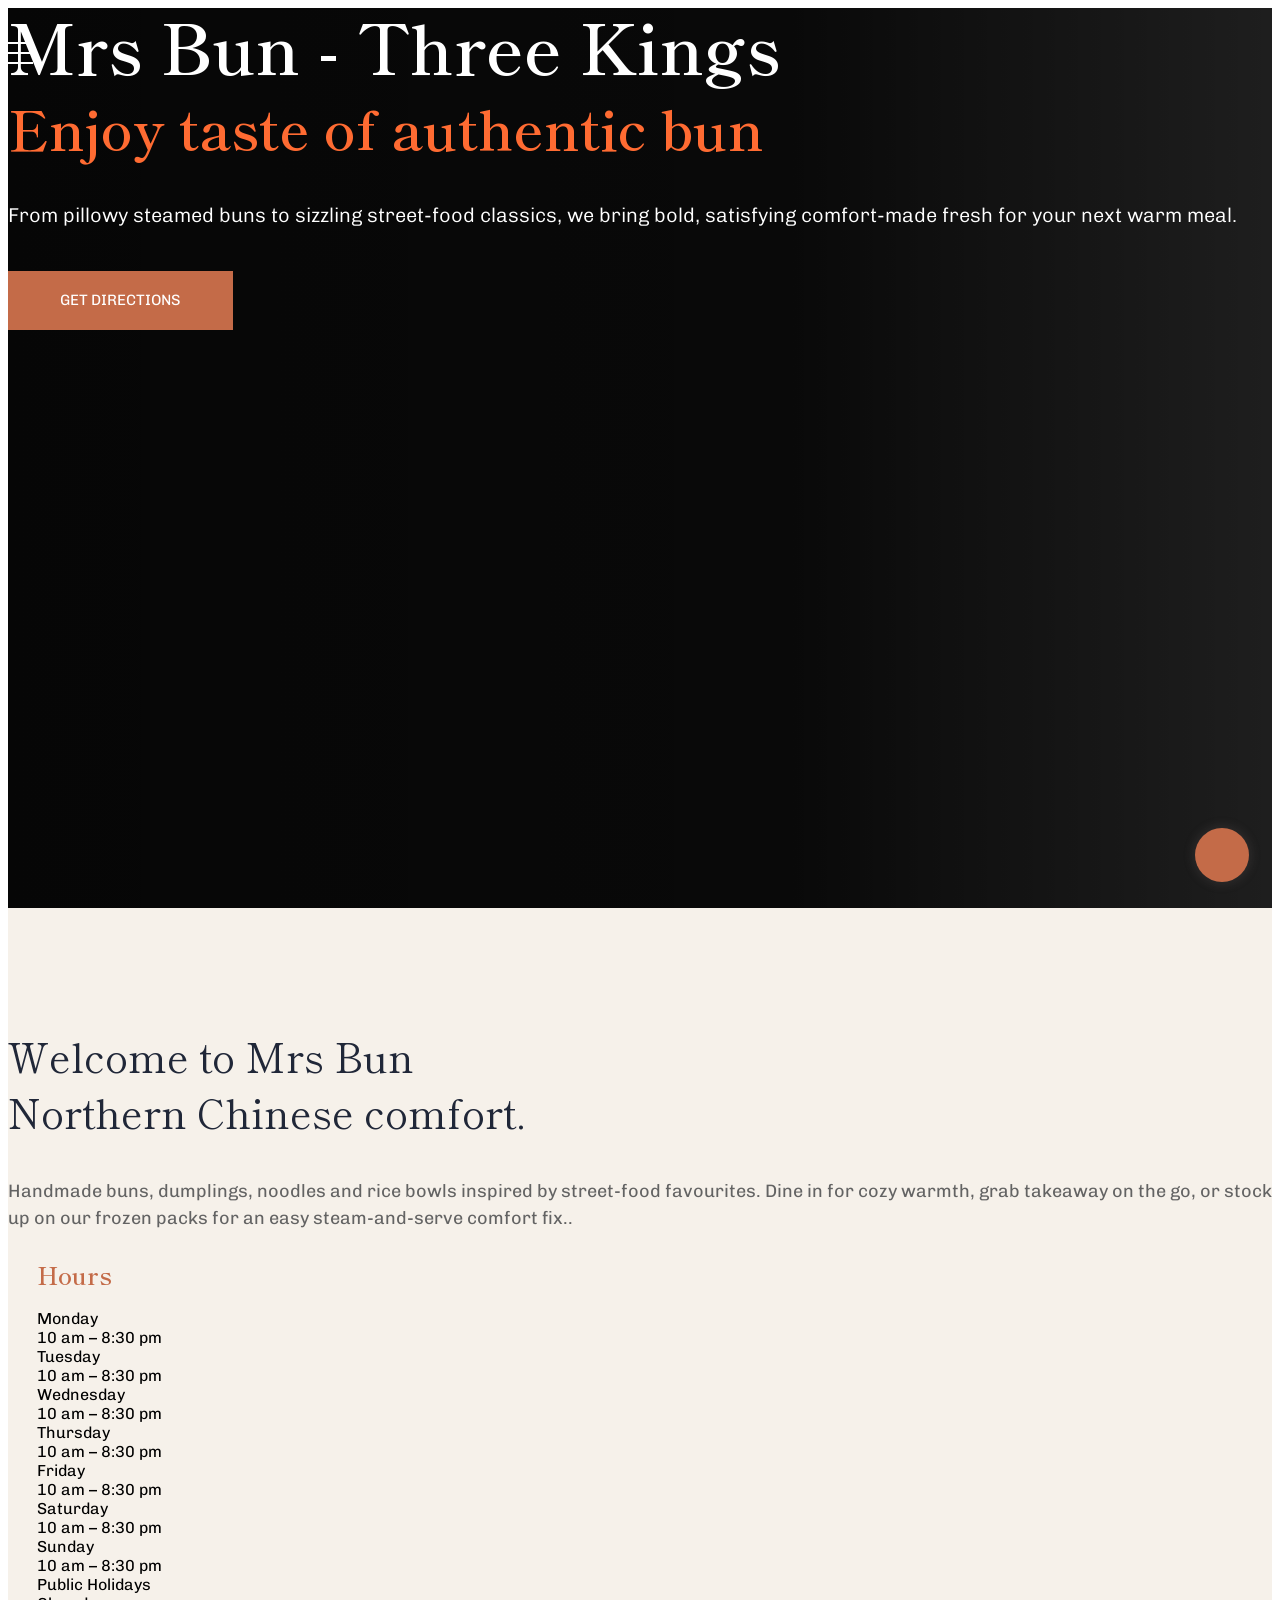
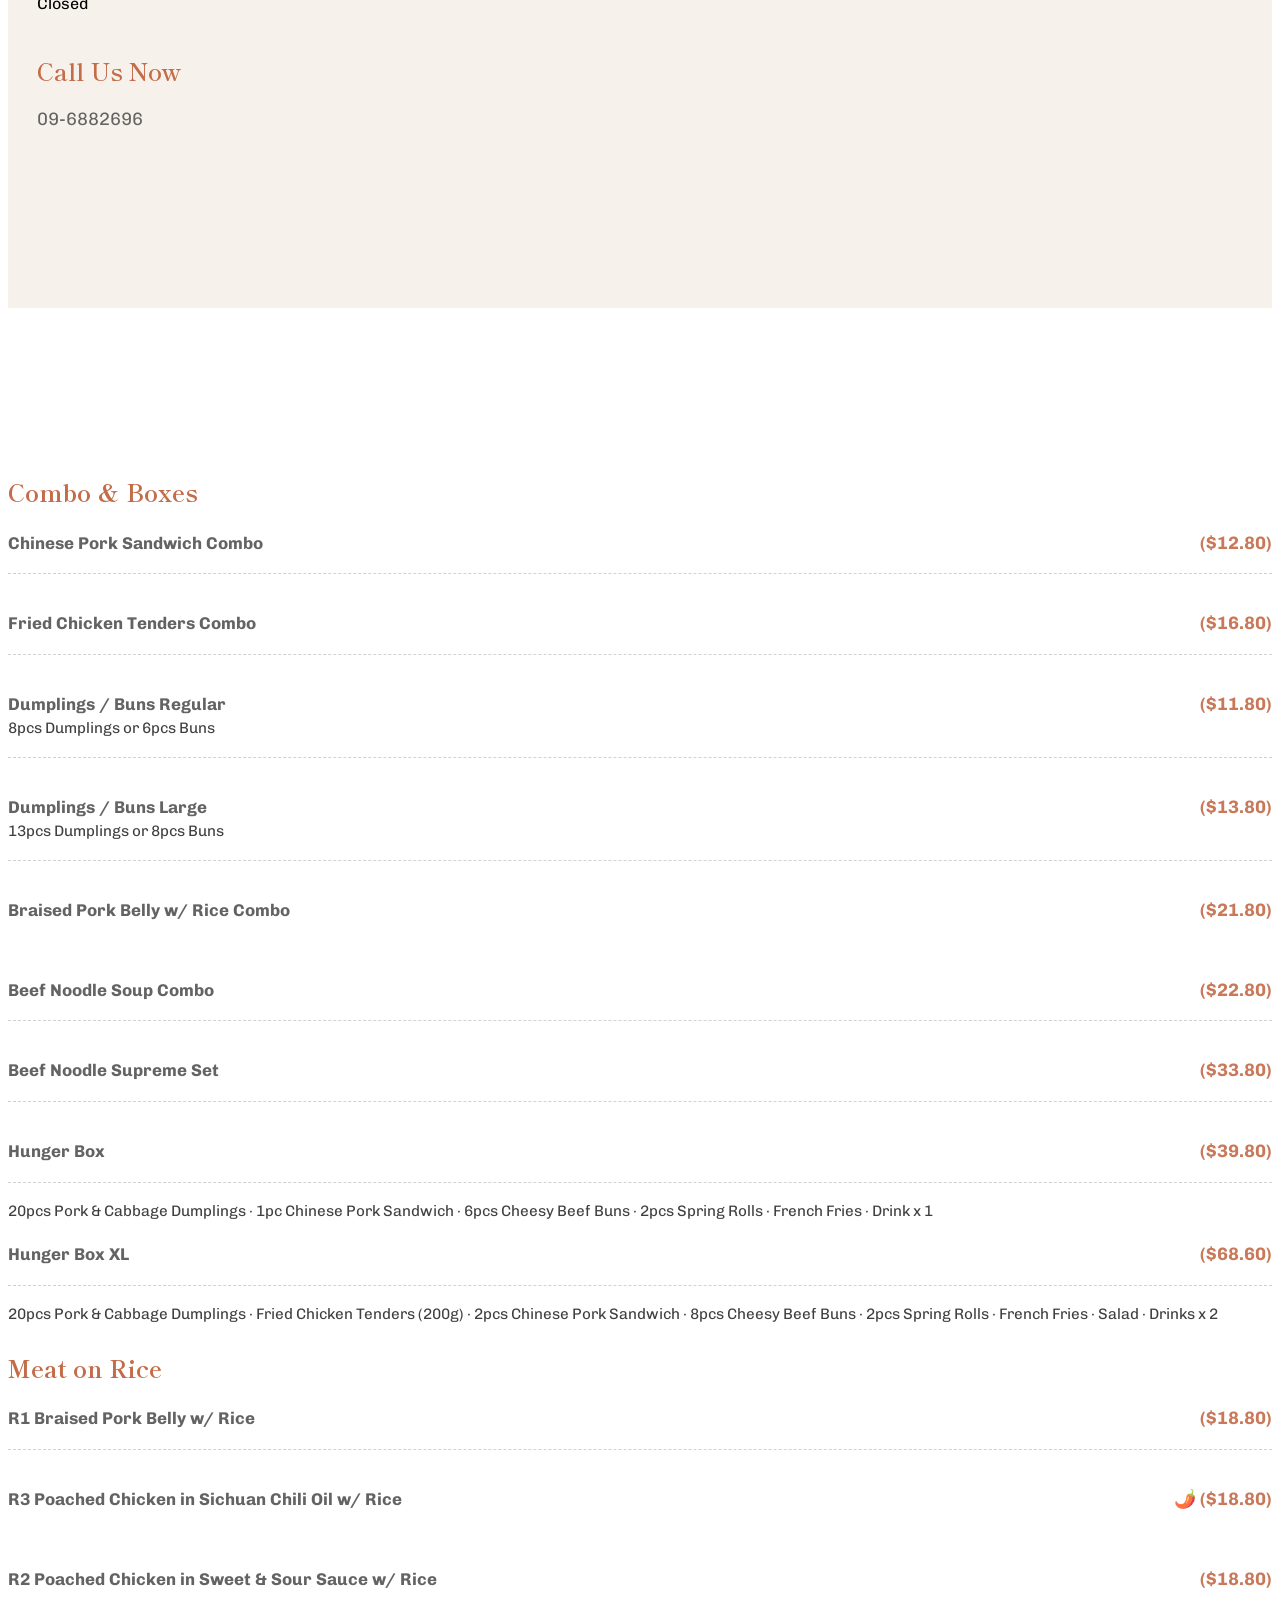
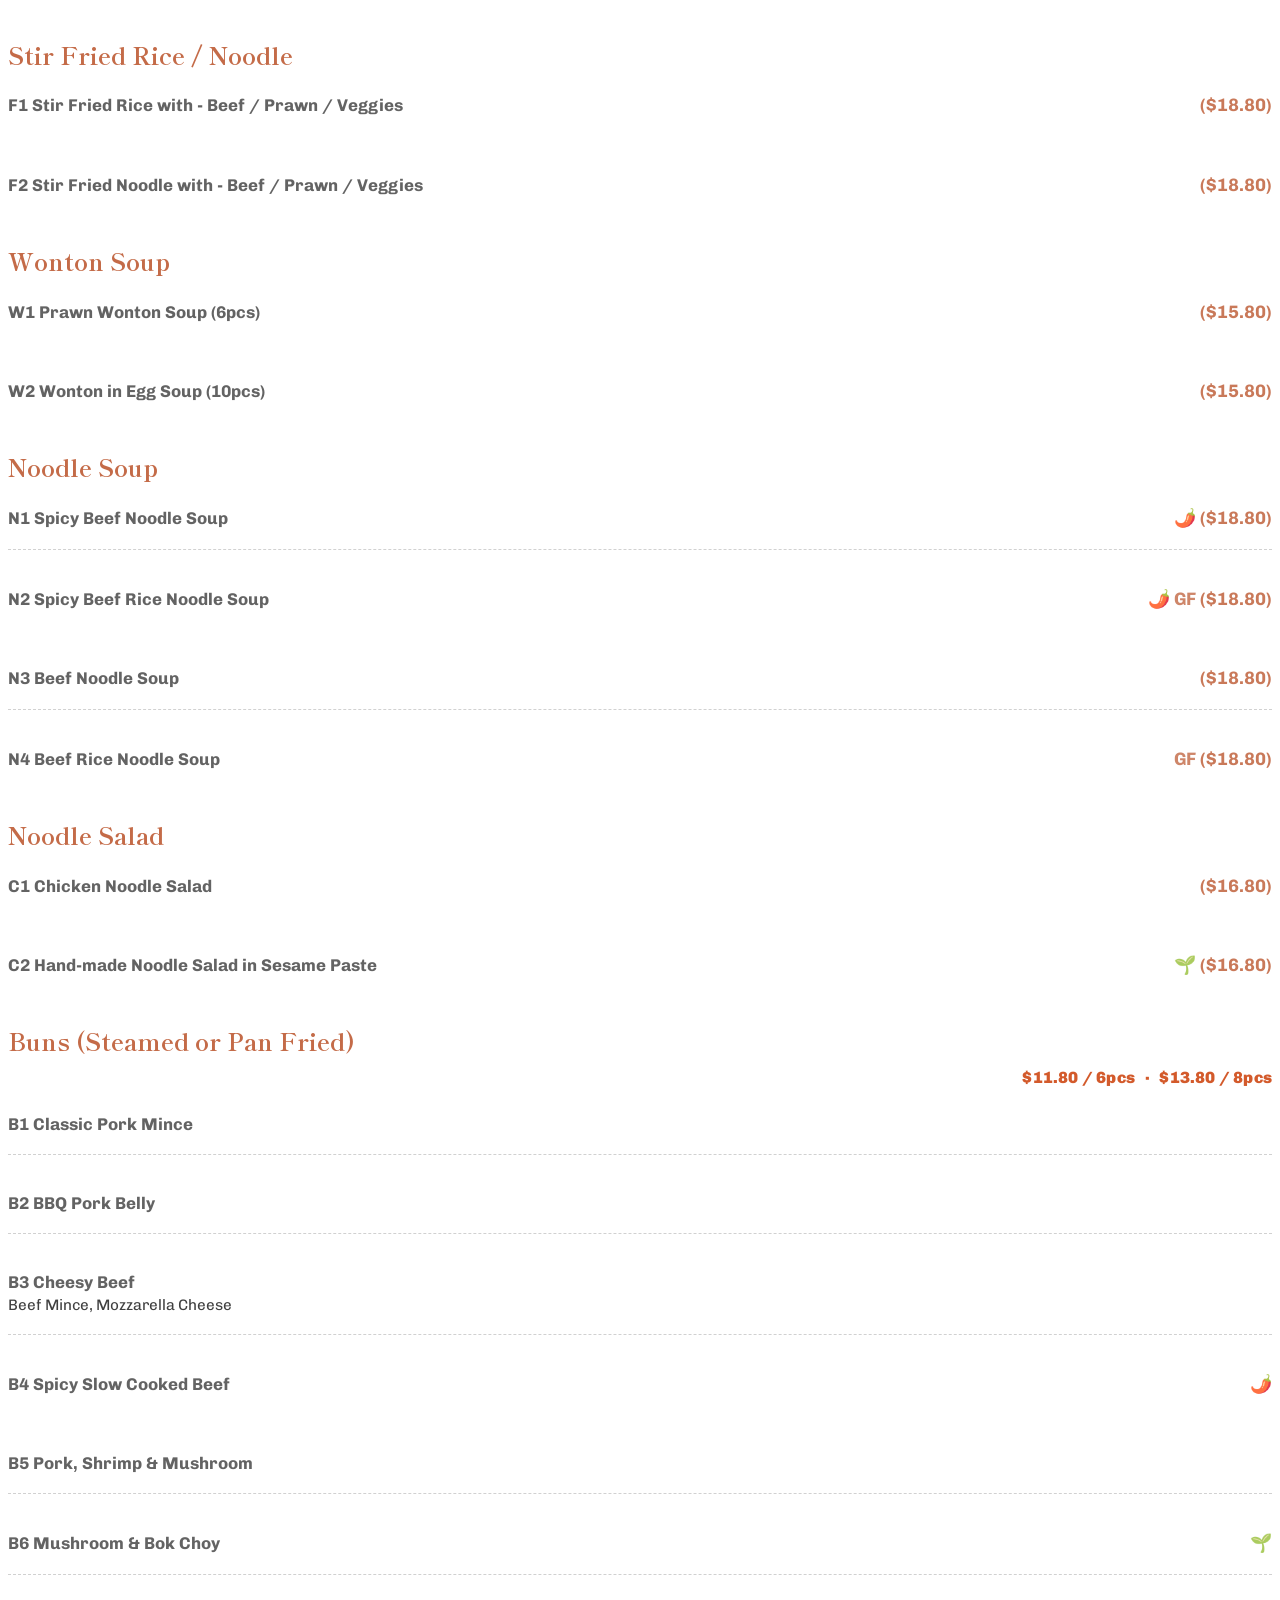
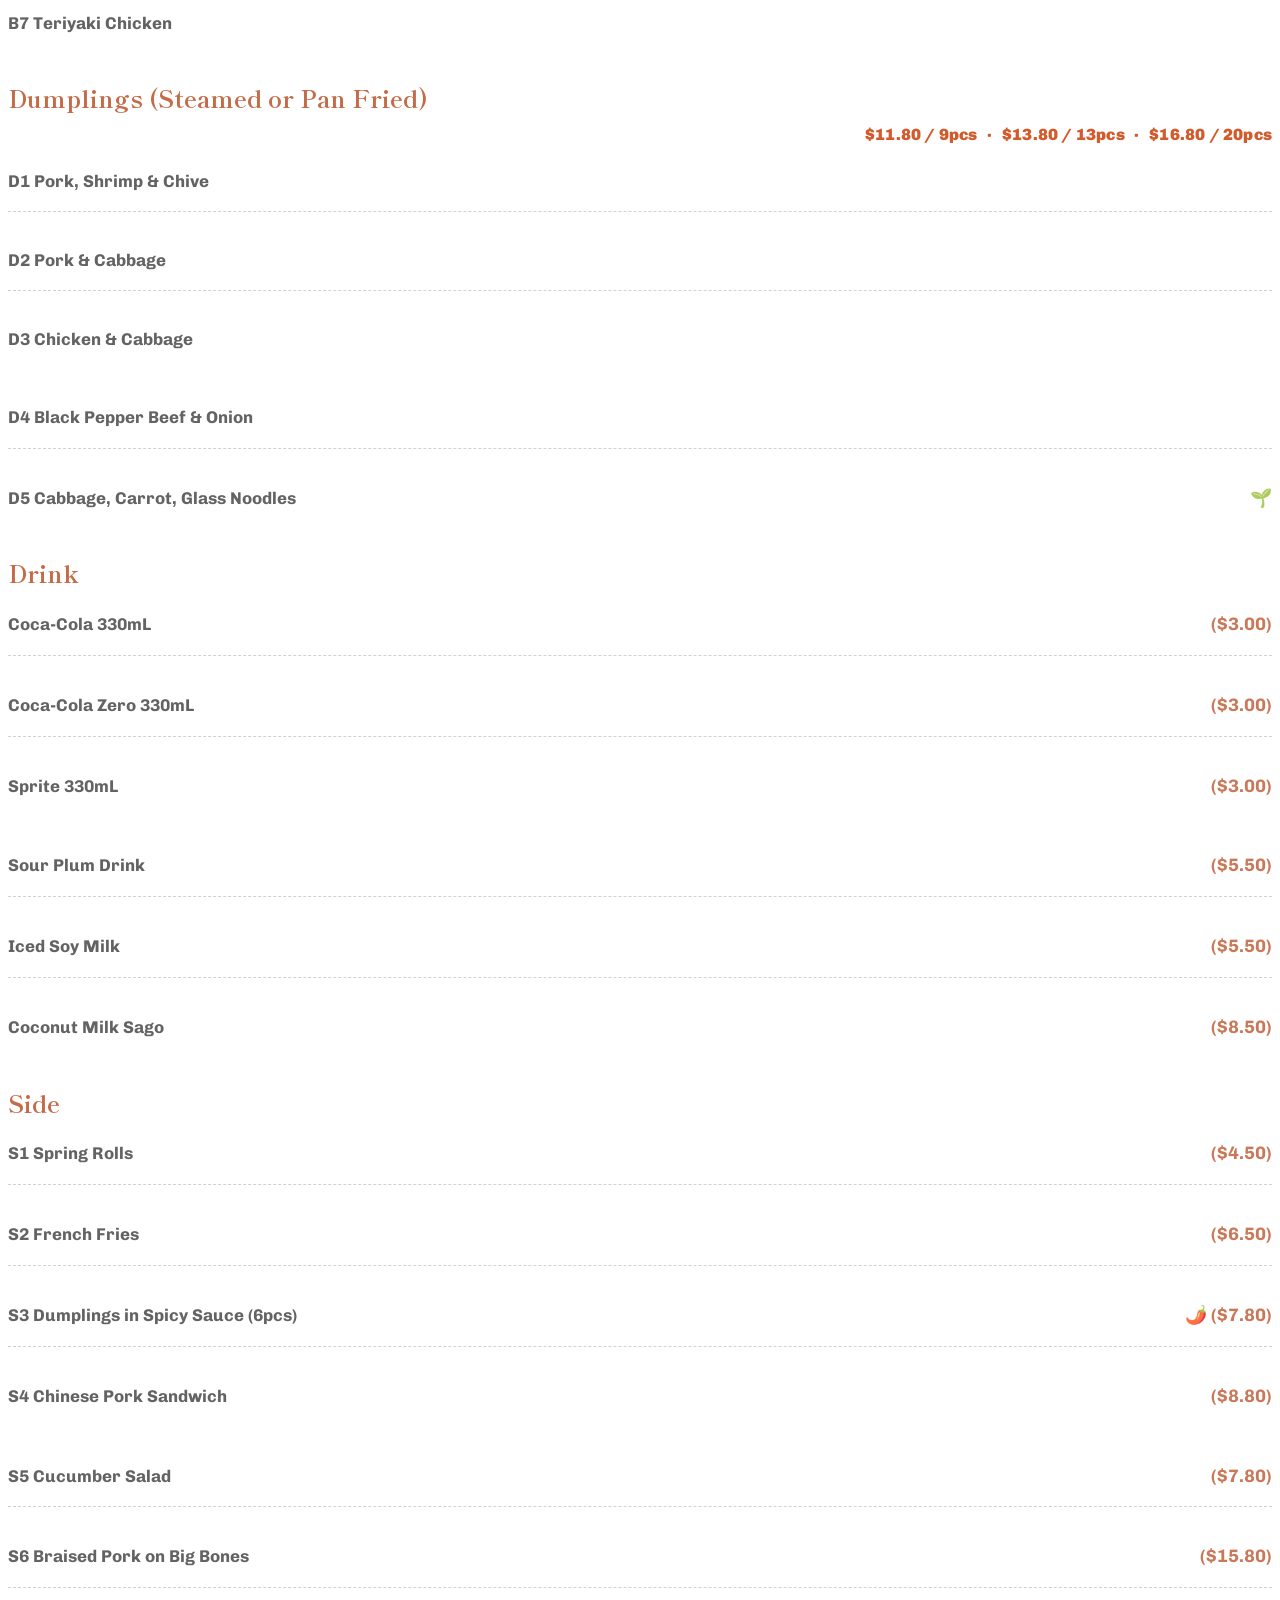
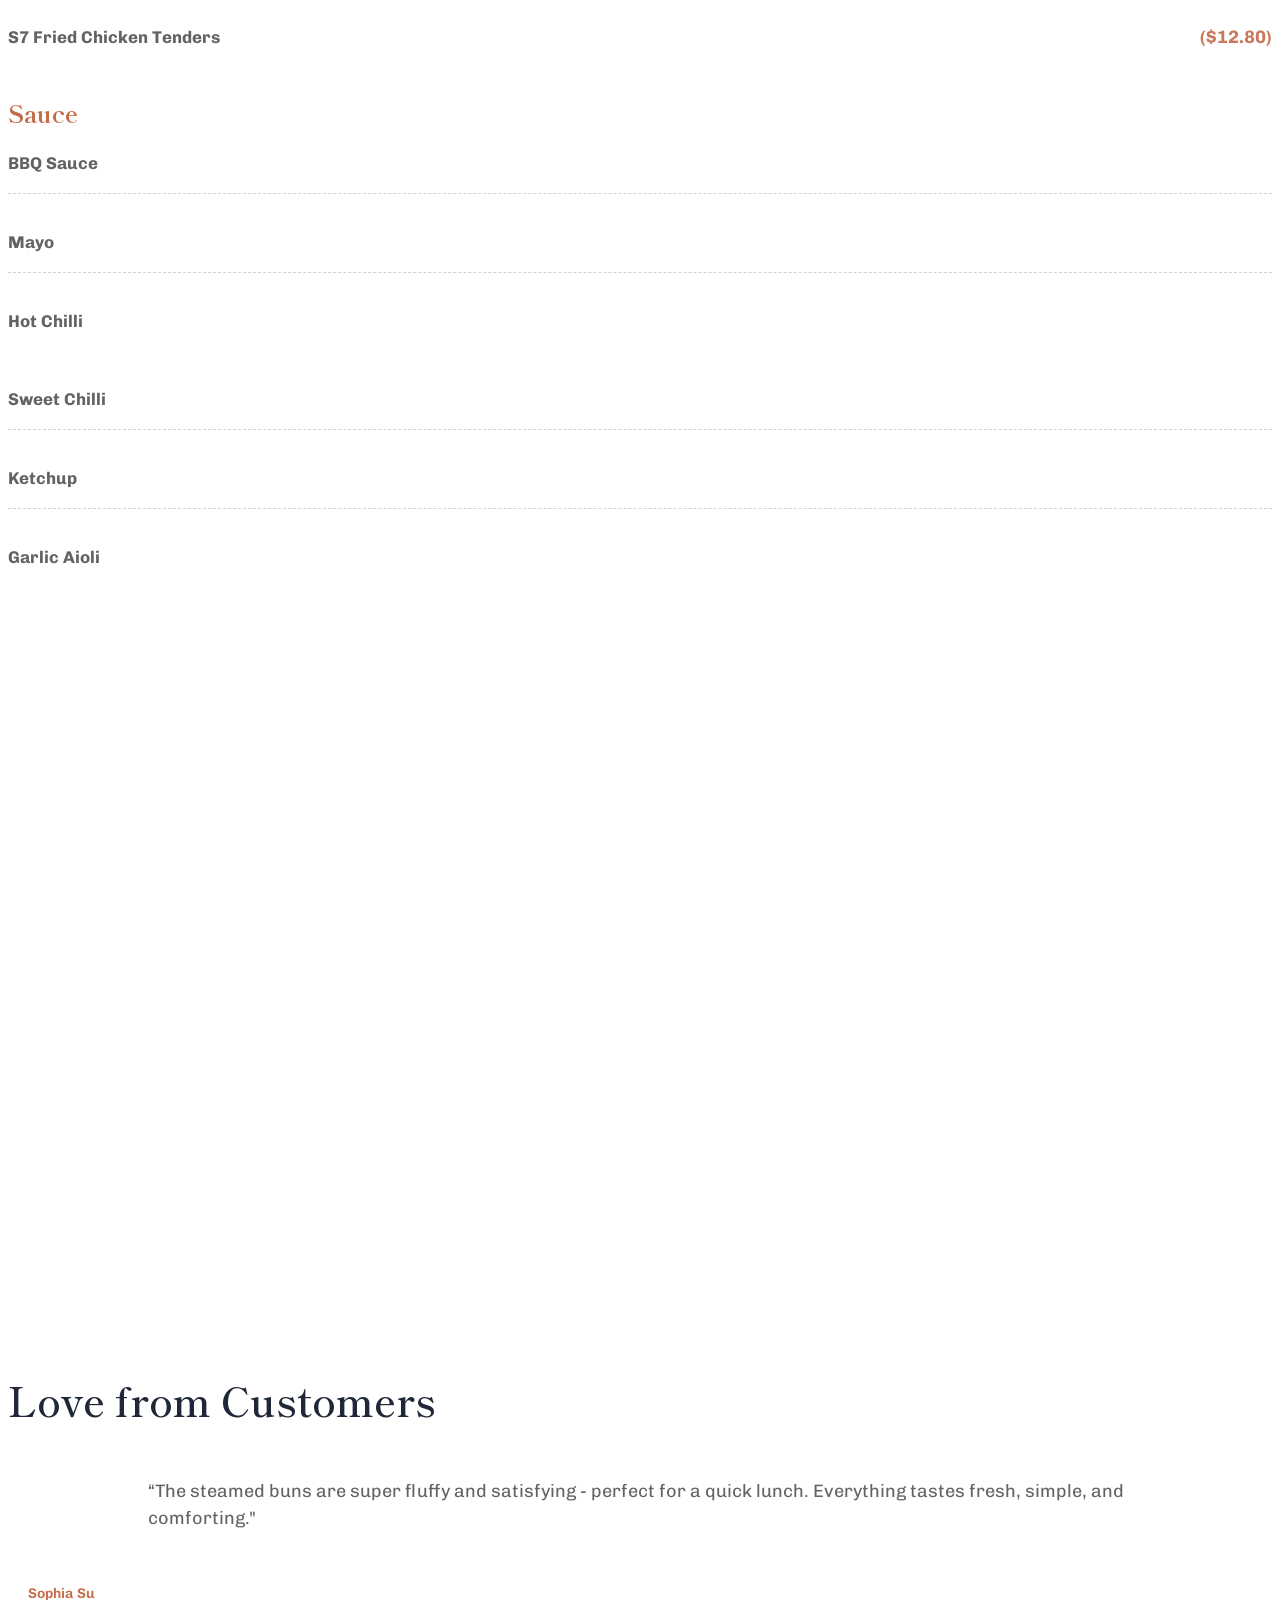
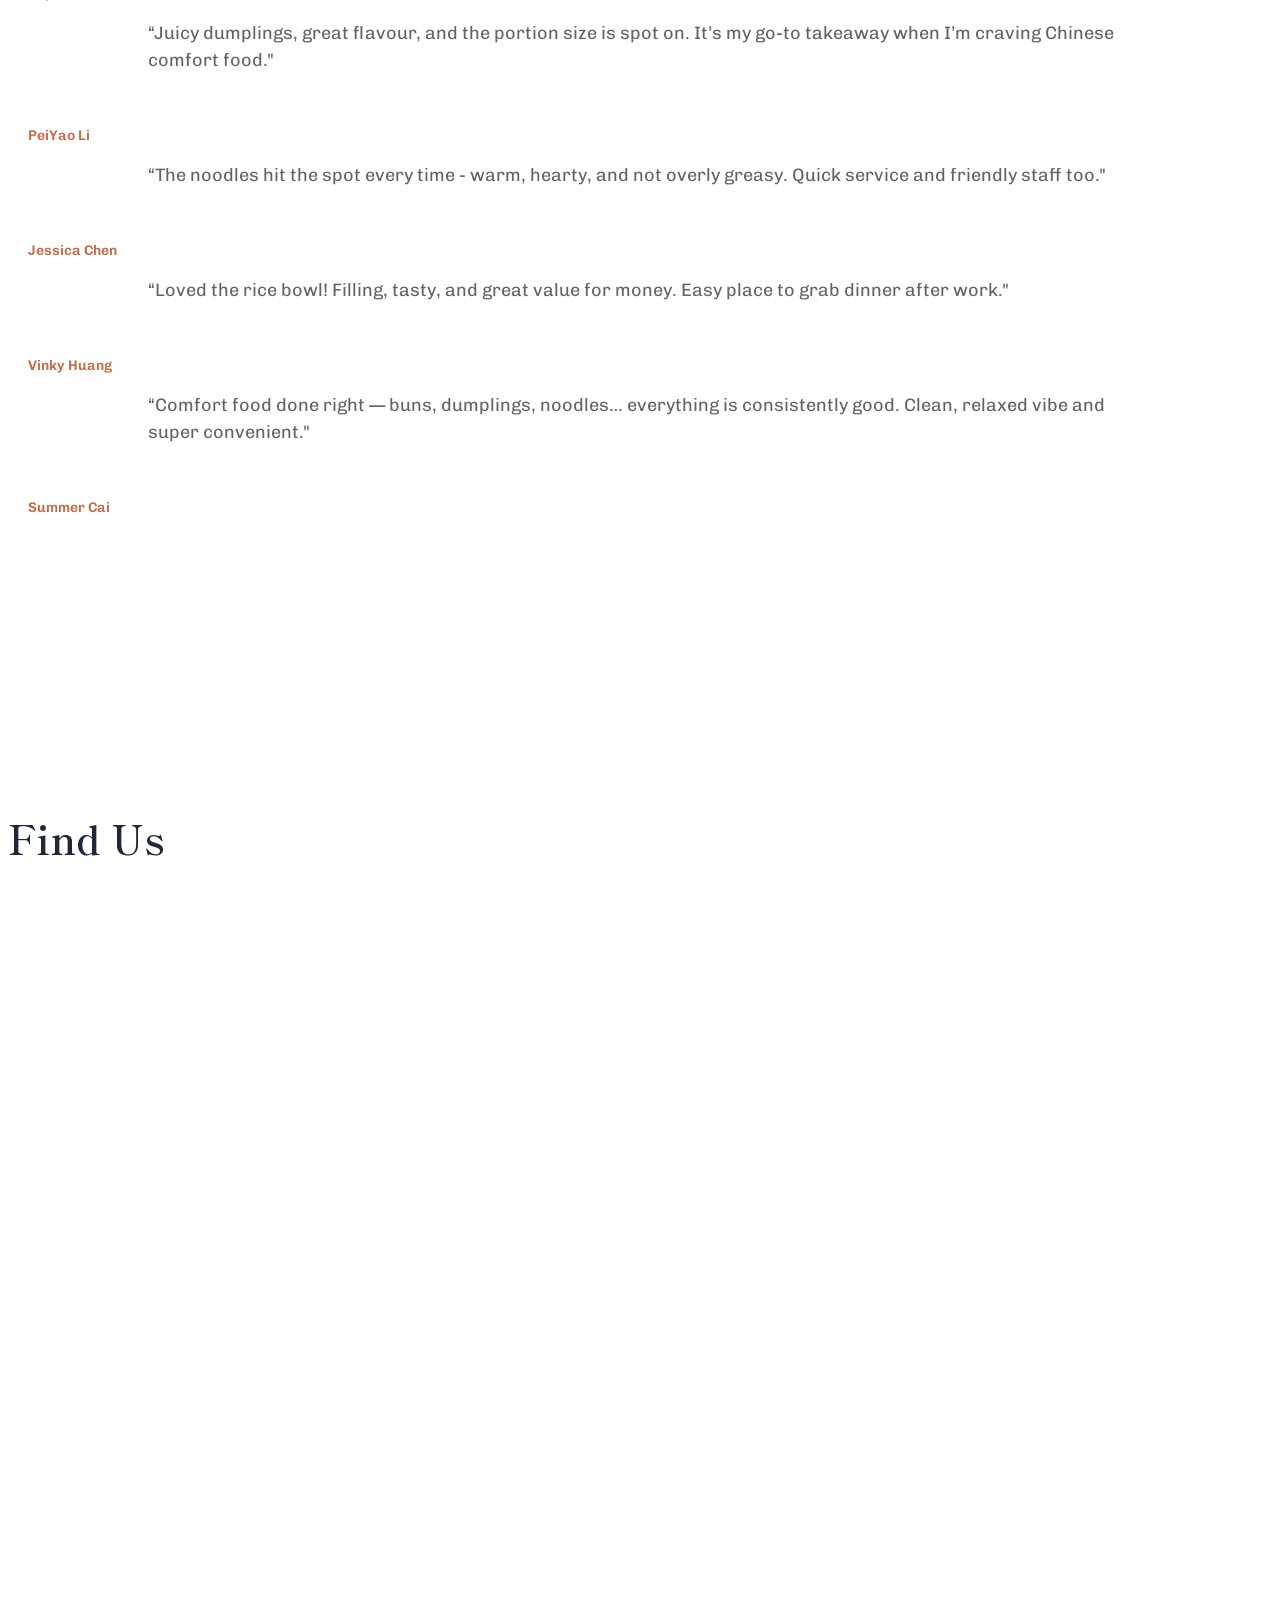
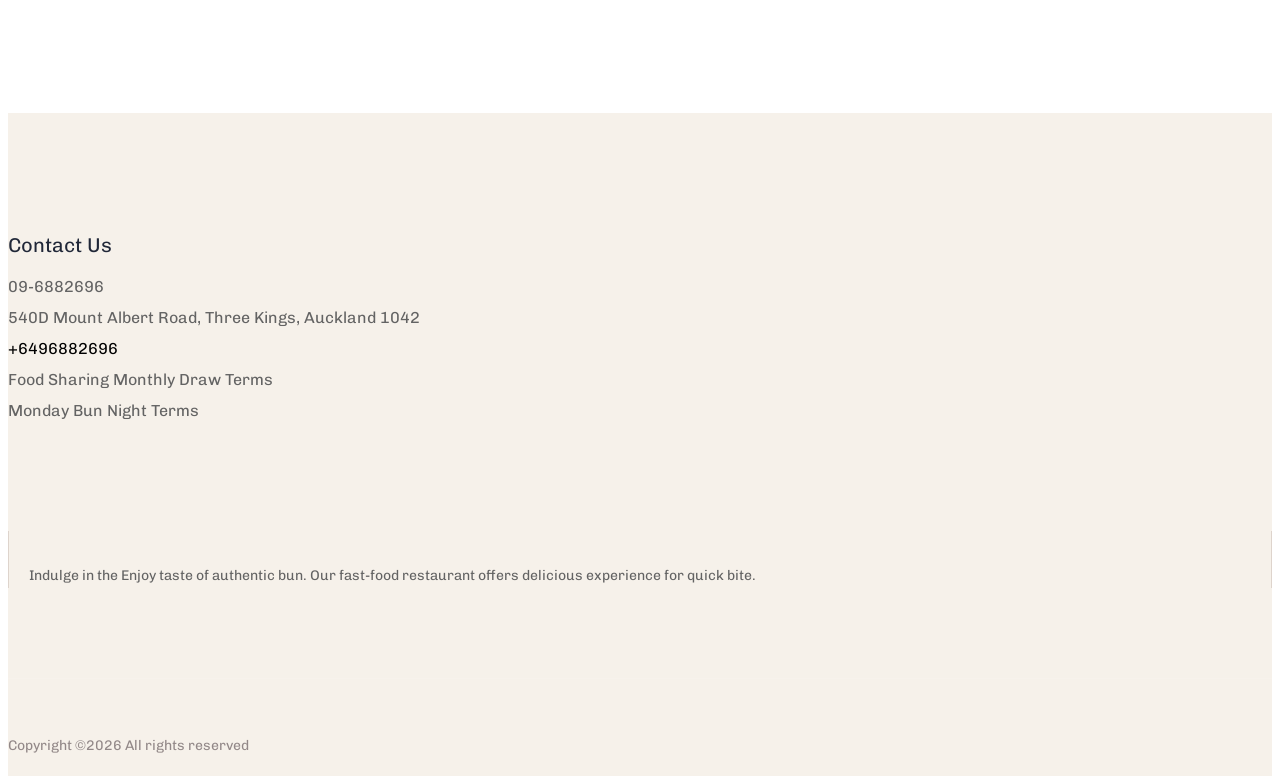
==== src/index.html @ 3045b020 "test" ====
<!doctype html>
<html class="no-js" lang="zxx">

<head>
    <meta charset="utf-8">
    <meta http-equiv="x-ua-compatible" content="ie=edge">
    <title>Mrs Bun</title>
    <meta name="description" content="">
    <meta name="viewport" content="width=device-width, initial-scale=1">
    <link rel="shortcut icon" type="image/x-icon" href="assets/img/icon/favicon.ico">

    <!-- CSS here -->
    <link rel="stylesheet" href="assets/css/bootstrap.min.css">
    <link rel="stylesheet" href="assets/css/owl.carousel.min.css">
    <link rel="stylesheet" href="assets/css/slicknav.css">
    <link rel="stylesheet" href="assets/css/animate.min.css">
    <link rel="stylesheet" href="assets/css/magnific-popup.css">
    <link rel="stylesheet" href="assets/css/fontawesome-all.min.css">
    <link rel="stylesheet" href="assets/css/themify-icons.css">
    <link rel="stylesheet" href="assets/css/slick.css">
    <link rel="stylesheet" href="assets/css/nice-select.css">
    <link rel="stylesheet" href="assets/css/style.css">
    <!--$ gtag.html $-->
    <style>
        .gmp {
            position: relative;
            width: 100%;
            padding-bottom: 56.25%;
        }

            .gmp iframe {
                position: absolute;
                top: 0;
                left: 0;
                width: 100%;
                height: 100%;
            }
    </style>
</head>

<body>
    <header>
        <!-- 修改时间2025/1/2 14:18 修改页面导航栏logo显示 -->
        <div class="header-area">
            <div class="container">
                <div class="position-relative">
                    <!-- off-canvas-menu click -->
                    <div class="off-canvas-menu menu-bar d-block d-xxl-none">
                        <div class="line">
                            <span></span>
                            <span></span>
                            <span></span>
                        </div>
                    </div>
                    <!-- Menu Style -->
                    <div class="menu-body">
                        <div class="close-icon-menu">
                            <button> <i class="ti-close"></i></button>
                        </div>
                        <div class="logo">
                            <a href="/"><img src="assets/img/logo/logo.png" width="100%" alt=""></a>
                        </div>
                        <div class="off-can-menu">
                            <nav>
                                <ul>
                                    <li class='click-menu'>
                                        <a href='/'>Home</a>
                                    </li>
                                    <li class='click-menu'>
                                        <a href='#aboutus'>About Us</a>
                                    </li>
                                    <li class='click-menu'>
                                        <a href='#menu'>Menu</a>
                                    </li>
                                    <li class='click-menu'>
                                        <a href='#contact'>Find us</a>
                                    </li>
                                </ul>
                            </nav>
                        </div>
                        <!-- Menu Footer -->
                        <div class="menu-footer">
                            <a href="javascript:void(0)" data-ref="map" onclick="gomap()" class="btn_01 mb-30">
                                Get Directions
                            </a>

                            <a href="https://www.google.com/maps" class="hr7s91ks">
                                Test
                            </a>
                            <div><a class="jsHref" href="javascript:void(0)" onclick="callUs()">09-6882696</a></div>
                            <div><a class="jsHref" href="javascript:void(0)" onclick="gomap()">540D Mount Albert Road, Three Kings, Auckland 1042</a></div>
                            <!-- Social -->
                            <div class="sidebar-social">
                                <a href="https://www.facebook.com/mrsbunthreekings"
                                   target="_blank"><i class="fab fa-facebook"></i></a>
                                <a href="https://www.instagram.com/mrsbunthreekings/"
                                   target="_blank"><i class="fab fa-instagram"></i></a>
                            </div>
                        </div>

                    </div>
                    <!-- End -->
                </div>
            </div>
        </div>
    </header>
    <main>
        <!--? Slider Area Start-->
        <section class="slider-area position-relative">
            <div class="slider-active">
                <div class="single-slider slider-height hero-overly slider-bg1 d-flex align-items-center">
                    <div class="container position-relative">
                        <div class="row">
                            <div class="offset-xxl-1 col-xxl-5 col-xl-7 col-lg-7 col-md-9 col-sm-10">
                                <div class="hero-caption">
                                    <h1 data-animation="pulse" data-delay=".2s">
                                        Mrs Bun - Three Kings<br><span style="font-size: 80%;">Enjoy taste of authentic bun </span>
                                    </h1>
                                    <p>From pillowy steamed buns to sizzling street-food classics, we bring bold, satisfying comfort-made fresh for your next warm meal.</p>
                                    <a href="javascript:void(0)" data-ref="map" onclick="gomap()" class="btn_1 hero-btn">
                                        Get Directions
                                    </a>
                                </div>
                            </div>
                        </div>
                    </div>
                </div>
            </div>

        </section>
        <!-- slider Area End-->
        <!--? About Area  -->
        <section class="about-area section-padding" id="aboutus">
            <div class="container">
                <div class="row ">
                    <div class="offset-xxl-1 col-xxl-6 col-xl-6 col-lg-6 col-md-9">
                        <div class="about-caption">
                            <!-- Section Tittle -->
                            <div class="section-tittle mb-25">
                                <h2>Welcome to Mrs Bun </br>Northern Chinese comfort.</h2>
                                <p class="pt-20">Handmade buns, dumplings, noodles and rice bowls inspired by street-food favourites. Dine in for cozy warmth, grab takeaway on the go, or stock up on our frozen packs for an easy steam-and-serve comfort fix..</p>
                            </div>
                        </div>
                    </div>
                    <div class="offset-xl-1 col-xxl-4 col-xl-5 col-lg-5 col-md-12">
                        <div class="row">
                            <div class="col-lg-12 col-md-12 col-sm-12">
                                <div class="support-caption mb-50">
                                    <div class="single-info" style="width: 80%;">
                                        <div class="contents">
                                            <h4>Hours</h4>
                                            <div class="row">
                                                <div class="col-6">
                                                    Monday
                                                </div>
                                                <div class="col-6">
                                                    10 am – 8:30 pm
                                                </div>
                                            </div>
                                            <div class="row">
                                                <div class="col-6">
                                                    Tuesday
                                                </div>
                                                <div class="col-6">
                                                    10 am – 8:30 pm
                                                </div>
                                            </div>
                                            <div class="row">
                                                <div class="col-6">
                                                    Wednesday
                                                </div>
                                                <div class="col-6">
                                                    10 am – 8:30 pm
                                                </div>
                                            </div>
                                            <div class="row">
                                                <div class="col-6">
                                                    Thursday
                                                </div>
                                                <div class="col-6">
                                                    10 am – 8:30 pm
                                                </div>
                                            </div>
                                            <div class="row">
                                                <div class="col-6">
                                                    Friday
                                                </div>
                                                <div class="col-6">
                                                    10 am – 8:30 pm
                                                </div>
                                            </div>
                                            <div class="row">
                                                <div class="col-6">
                                                    Saturday
                                                </div>
                                                <div class="col-6">
                                                    10 am – 8:30 pm
                                                </div>
                                            </div>
                                            <div class="row">
                                                <div class="col-6">
                                                    Sunday
                                                </div>
                                                <div class="col-6">
                                                    10 am – 8:30 pm
                                                </div>
                                            </div>

                                            <div class="row">
                                                <div class="col-6">
                                                    Public Holidays
                                                </div>
                                                <div class="col-6">
                                                    Closed
                                                </div>
                                            </div>


                                            <h4 class="mt-40">Call Us Now</h4>
                                            <p>
                                                <a href="javascript:void(0)" style="color: #636363;font-size: 18px;" data-ref="tel" onclick="callUs()">09-6882696</a>
                                            </p>
                                        </div>
                                    </div>
                                </div>
                            </div>
                        </div>
                    </div>
                </div>
            </div>
            <!-- Menu Shape -->
            <div class="about-shape d-none d-lg-block">
                <img src="assets/img/gallery/about-shape.png" alt="">
            </div>
        </section>
        <!-- About Area End -->
        <div class="compay-img fix">
            <div class="container-fluid p-0">
                <div class="row">
                    <div class="col-lg-12">
                        <img src="assets/img/gallery/section-full.jpg" alt="" class="w-100">
                    </div>
                </div>
            </div>
        </div>
        <!-- our Menu Start -->

        <style>
        </style>
        <section class="our-menu pt-120" id="menu">
            <div class="container">
                <div class="row justify-content-between">
                    <div class="small-tittle"><h4>Combo &amp; Boxes</h4></div>
                    <div class="col-md-6 col-sm-12">
                        <div class="menu-items">
                            <div class="menu-left">
                                <div class="menu-tittle">
                                    <h4>Chinese Pork Sandwich Combo <span>($12.80)</span></h4>
                                </div>
                            </div>
                        </div>
                        <div class="menu-items">
                            <div class="menu-left">
                                <div class="menu-tittle">
                                    <h4>Fried Chicken Tenders Combo <span>($16.80)</span></h4>
                                </div>
                            </div>
                        </div>

                        <div class="menu-items">
                            <div class="menu-left">
                                <div class="menu-tittle">
                                    <h4>Dumplings / Buns Regular<span>($11.80)</span></h4>
                                </div>
                            </div>
                            <div class="menu-note">
                                8pcs Dumplings or 6pcs Buns
                            </div>
                        </div>
                        <div class="menu-items">
                            <div class="menu-left">
                                <div class="menu-tittle">
                                    <h4>Dumplings / Buns Large<span>($13.80)</span></h4>
                                </div>
                            </div>
                            <div class="menu-note">
                                13pcs Dumplings or 8pcs Buns
                            </div>
                        </div>

                        <div class="menu-items">
                            <div class="menu-left">
                                <div class="menu-tittle">
                                    <h4>Braised Pork Belly w/ Rice Combo <span>($21.80)</span></h4>
                                </div>
                            </div>

                        </div>


                    </div>

                    <div class="col-md-6 col-sm-12">

                        <div class="menu-items">
                            <div class="menu-left">
                                <div class="menu-tittle">
                                    <h4>Beef Noodle Soup Combo <span>($22.80)</span></h4>
                                </div>
                            </div>
                        </div>

                        <div class="menu-items">
                            <div class="menu-left">
                                <div class="menu-tittle">
                                    <h4>Beef Noodle Supreme Set <span>($33.80)</span></h4>
                                </div>
                            </div>
                        </div>

                        <div class="menu-items">
                            <div class="menu-left">
                                <div class="menu-tittle">
                                    <h4>Hunger Box <span>($39.80)</span></h4>
                                </div>
                            </div>
                        </div>
                        <div class="menu-note">
                            20pcs Pork &amp; Cabbage Dumplings · 1pc Chinese Pork Sandwich · 6pcs Cheesy Beef Buns · 2pcs Spring Rolls · French Fries · Drink x 1
                        </div>

                        <div class="menu-items">
                            <div class="menu-left">
                                <div class="menu-tittle">
                                    <h4>Hunger Box XL <span>($68.60)</span></h4>
                                </div>
                            </div>
                        </div>
                        <div class="menu-note">
                            20pcs Pork &amp; Cabbage Dumplings · Fried Chicken Tenders (200g) · 2pcs Chinese Pork Sandwich · 8pcs Cheesy Beef Buns · 2pcs Spring Rolls · French Fries · Salad · Drinks x 2
                        </div>
                    </div>
                </div>

                <!-- 第一行：主食/汤/沙拉 -->
                <div class="row justify-content-between">
                    <div class="small-tittle"><h4>Meat on Rice</h4></div>
                    <div class="col-md-6 col-sm-12">
                        <div class="menu-items">
                            <div class="menu-left">
                                <div class="menu-tittle">
                                    <h4>R1 Braised Pork Belly w/ Rice <span>($18.80)</span></h4>
                                </div>
                            </div>
                        </div>
                        <div class="menu-items">
                            <div class="menu-left">
                                <div class="menu-tittle">
                                    <h4>R3 Poached Chicken in Sichuan Chili Oil w/ Rice <span><span class="menu-tag">🌶️</span> ($18.80)</span></h4>
                                </div>
                            </div>
                        </div>

                    </div>
                    <div class="col-md-6 col-sm-12">
                        <div class="menu-items">
                            <div class="menu-left">
                                <div class="menu-tittle">
                                    <h4>R2 Poached Chicken in Sweet &amp; Sour Sauce w/ Rice <span>($18.80)</span></h4>
                                </div>
                            </div>
                        </div>
                    </div>

                    <div class="small-tittle"><h4>Stir Fried Rice / Noodle</h4></div>
                    <div class="col-md-6 col-sm-12">

                        <div class="menu-items">
                            <div class="menu-left">
                                <div class="menu-tittle">
                                    <h4>F1 Stir Fried Rice with - Beef / Prawn / Veggies <span>($18.80)</span></h4>
                                </div>
                            </div>
                        </div>

                    </div>
                    <div class="col-md-6 col-sm-12">
                        <div class="menu-items">
                            <div class="menu-left">
                                <div class="menu-tittle">
                                    <h4>F2 Stir Fried Noodle with - Beef / Prawn / Veggies <span>($18.80)</span></h4>
                                </div>
                            </div>
                        </div>

                    </div>

                    <div class="small-tittle"><h4>Wonton Soup</h4></div>
                    <div class="col-md-6 col-sm-12">

                        <div class="menu-items">
                            <div class="menu-left">
                                <div class="menu-tittle">
                                    <h4>W1 Prawn Wonton Soup (6pcs) <span>($15.80)</span></h4>
                                </div>
                            </div>
                        </div>

                    </div>
                    <div class="col-md-6 col-sm-12">
                        <div class="menu-items">
                            <div class="menu-left">
                                <div class="menu-tittle">
                                    <h4>W2 Wonton in Egg Soup (10pcs) <span>($15.80)</span></h4>
                                </div>
                            </div>
                        </div>
                    </div>

                    <div class="small-tittle"><h4>Noodle Soup</h4></div>
                    <div class="col-md-6 col-sm-12">

                        <div class="menu-items">
                            <div class="menu-left">
                                <div class="menu-tittle">
                                    <h4>N1 Spicy Beef Noodle Soup <span><span class="menu-tag">🌶️</span> ($18.80)</span></h4>
                                </div>
                            </div>
                        </div>

                        <div class="menu-items">
                            <div class="menu-left">
                                <div class="menu-tittle">
                                    <h4>N2 Spicy Beef Rice Noodle Soup <span><span class="menu-tag">🌶️ GF</span> ($18.80)</span></h4>
                                </div>
                            </div>
                        </div>

                    </div>
                    <div class="col-md-6 col-sm-12">
                        <div class="menu-items">
                            <div class="menu-left">
                                <div class="menu-tittle">
                                    <h4>N3 Beef Noodle Soup <span>($18.80)</span></h4>
                                </div>
                            </div>
                        </div>

                        <div class="menu-items">
                            <div class="menu-left">
                                <div class="menu-tittle">
                                    <h4>N4 Beef Rice Noodle Soup <span><span class="menu-tag">GF</span> ($18.80)</span></h4>
                                </div>
                            </div>
                        </div>

                    </div>

                    <div class="small-tittle"><h4>Noodle Salad</h4></div>
                    <div class="col-md-6 col-sm-12">
                        <div class="menu-items">
                            <div class="menu-left">
                                <div class="menu-tittle">
                                    <h4>C1 Chicken Noodle Salad <span>($16.80)</span></h4>
                                </div>
                            </div>
                        </div>

                    </div>
                    <div class="col-md-6 col-sm-12">
                        <div class="menu-items">
                            <div class="menu-left">
                                <div class="menu-tittle">
                                    <h4>C2 Hand-made Noodle Salad in Sesame Paste <span><span class="menu-tag">🌱</span> ($16.80)</span></h4>
                                </div>
                            </div>
                        </div>
                    </div>
                </div>

                <!-- 第二行：包子/饺子/小食/饮料/酱 -->
                <div class="row justify-content-between">
                    <div class="small-tittle"><h4>Buns (Steamed or Pan Fried)</h4></div>
                    <div class="menu-pricing">
                        <span class="label"></span>
                        <span class="value">$11.80 / 6pcs &nbsp; · &nbsp; $13.80 / 8pcs</span>
                    </div>
                    <div class="col-md-6 col-sm-12">
                        <div class="menu-items"><div class="menu-left"><div class="menu-tittle"><h4>B1 Classic Pork Mince</h4></div></div></div>
                        <div class="menu-items"><div class="menu-left"><div class="menu-tittle"><h4>B2 BBQ Pork Belly</h4></div></div></div>
                        <div class="menu-items">
                            <div class="menu-left">
                                <div class="menu-tittle">
                                    <h4>B3 Cheesy Beef</h4>
                                </div>
                            </div>
                            <div class="menu-note">
                                Beef Mince, Mozzarella Cheese
                            </div>
                        </div>
                        <div class="menu-items"><div class="menu-left"><div class="menu-tittle"><h4>B4 Spicy Slow Cooked Beef <span><span class="menu-tag">🌶️</span></span></h4></div></div></div>
                    </div>
                    <div class="col-md-6 col-sm-12">
                        <div class="menu-items"><div class="menu-left"><div class="menu-tittle"><h4>B5 Pork, Shrimp &amp; Mushroom</h4></div></div></div>
                        <div class="menu-items"><div class="menu-left"><div class="menu-tittle"><h4>B6 Mushroom &amp; Bok Choy <span><span class="menu-tag">🌱</span></span></h4></div></div></div>
                        <div class="menu-items"><div class="menu-left"><div class="menu-tittle"><h4>B7 Teriyaki Chicken</h4></div></div></div>
                    </div>

                    <div class="small-tittle"><h4>Dumplings (Steamed or Pan Fried)</h4></div>
                    <div class="menu-pricing">
                        <span class="label"></span>
                        <span class="value">$11.80 / 9pcs &nbsp; · &nbsp; $13.80 / 13pcs &nbsp; · &nbsp; $16.80 / 20pcs</span>
                    </div>

                    <div class="col-md-6 col-sm-12">


                        <div class="menu-items"><div class="menu-left"><div class="menu-tittle"><h4>D1 Pork, Shrimp &amp; Chive</h4></div></div></div>
                        <div class="menu-items"><div class="menu-left"><div class="menu-tittle"><h4>D2 Pork &amp; Cabbage</h4></div></div></div>
                        <div class="menu-items"><div class="menu-left"><div class="menu-tittle"><h4>D3 Chicken &amp; Cabbage</h4></div></div></div>
                    </div>

                    <div class="col-md-6 col-sm-12">
                        <div class="menu-items"><div class="menu-left"><div class="menu-tittle"><h4>D4 Black Pepper Beef &amp; Onion</h4></div></div></div>
                        <div class="menu-items"><div class="menu-left"><div class="menu-tittle"><h4>D5 Cabbage, Carrot, Glass Noodles <span><span class="menu-tag">🌱</span></span></h4></div></div></div>
                    </div>

                    <div class="small-tittle"><h4>Drink</h4></div>
                    <div class="col-md-6 col-sm-12">
                        <div class="menu-items">
                            <div class="menu-left">
                                <div class="menu-tittle">
                                    <h4>Coca-Cola 330mL <span>($3.00)</span></h4>
                                </div>
                            </div>
                        </div>
                        <div class="menu-items">
                            <div class="menu-left">
                                <div class="menu-tittle">
                                    <h4>Coca-Cola Zero 330mL <span>($3.00)</span></h4>
                                </div>
                            </div>
                        </div>
                        <div class="menu-items">
                            <div class="menu-left">
                                <div class="menu-tittle">
                                    <h4>Sprite 330mL <span>($3.00)</span></h4>
                                </div>
                            </div>
                        </div>
                    </div>

                    <div class="col-md-6 col-sm-12">
                        <div class="menu-items">
                            <div class="menu-left">
                                <div class="menu-tittle">
                                    <h4>Sour Plum Drink <span>($5.50)</span></h4>
                                </div>
                            </div>
                        </div>
                        <div class="menu-items">
                            <div class="menu-left">
                                <div class="menu-tittle">
                                    <h4>Iced Soy Milk <span>($5.50)</span></h4>
                                </div>
                            </div>
                        </div>
                        <div class="menu-items">
                            <div class="menu-left">
                                <div class="menu-tittle">
                                    <h4>Coconut Milk Sago <span>($8.50)</span></h4>
                                </div>
                            </div>
                        </div>
                    </div>

                    <div class="small-tittle"><h4>Side</h4></div>
                    <div class="col-md-6 col-sm-12">

                        <div class="menu-items">
                            <div class="menu-left">
                                <div class="menu-tittle">
                                    <h4>S1 Spring Rolls <span>($4.50)</span></h4>
                                </div>
                            </div>
                        </div>
                        <div class="menu-items">
                            <div class="menu-left">
                                <div class="menu-tittle">
                                    <h4>S2 French Fries <span>($6.50)</span></h4>
                                </div>
                            </div>
                        </div>
                        <div class="menu-items">
                            <div class="menu-left">
                                <div class="menu-tittle">
                                    <h4>S3 Dumplings in Spicy Sauce (6pcs) <span><span class="menu-tag">🌶️</span> ($7.80)</span></h4>
                                </div>
                            </div>
                        </div>
                        <div class="menu-items">
                            <div class="menu-left">
                                <div class="menu-tittle">
                                    <h4>S4 Chinese Pork Sandwich <span>($8.80)</span></h4>
                                </div>
                            </div>
                        </div>
                    </div>

                    <div class="col-md-6 col-sm-12">
                        <div class="menu-items">
                            <div class="menu-left">
                                <div class="menu-tittle">
                                    <h4>S5 Cucumber Salad <span>($7.80)</span></h4>
                                </div>
                            </div>
                        </div>
                        <div class="menu-items">
                            <div class="menu-left">
                                <div class="menu-tittle">
                                    <h4>S6 Braised Pork on Big Bones <span>($15.80)</span></h4>
                                </div>
                            </div>
                        </div>
                        <div class="menu-items">
                            <div class="menu-left">
                                <div class="menu-tittle">
                                    <h4>S7 Fried Chicken Tenders <span>($12.80)</span></h4>
                                </div>
                            </div>
                        </div>

                    </div>
                    <div class="small-tittle"><h4>Sauce</h4></div>
                    <div class="col-md-6 col-sm-12">


                        <div class="menu-items"><div class="menu-left"><div class="menu-tittle"><h4>BBQ Sauce</h4></div></div></div>
                        <div class="menu-items"><div class="menu-left"><div class="menu-tittle"><h4>Mayo</h4></div></div></div>
                        <div class="menu-items"><div class="menu-left"><div class="menu-tittle"><h4>Hot Chilli</h4></div></div></div>
                    </div>

                    <div class="col-md-6 col-sm-12">
                        <div class="menu-items"><div class="menu-left"><div class="menu-tittle"><h4>Sweet Chilli</h4></div></div></div>
                        <div class="menu-items"><div class="menu-left"><div class="menu-tittle"><h4>Ketchup</h4></div></div></div>
                        <div class="menu-items"><div class="menu-left"><div class="menu-tittle"><h4>Garlic Aioli</h4></div></div></div>
                    </div>
                </div>
            </div>

        </section>


        <!-- our Menu End -->
        <!-- services Area Start -->
        <section class="our-services-area section-padding section-img-bg2"
                 data-background="assets/img/gallery/section-bg1.jpg">
            <div class="container">
                <div class="row justify-content-between">
                    <div class="offset-xxl-1 col-xl-3 col-xxl-2 col-lg-4 col-md-4 col-sm-6">
                        <div class="single-services1 text-center mb-30">
                            <div class="services-ion">
                                <img src="assets/img/icon/mrsbun_icon_steamer_square.png" alt="">
                            </div>
                            <div class="services-cap">
                                <p>A warm bun break, just for you</p>
                            </div>
                        </div>
                    </div>
                    <div class="col-xl-3 col-xxl-2 col-lg-4 col-md-4 col-sm-6">
                        <div class="single-services1 text-center mb-30">
                            <div class="services-ion">
                                <img src="assets/img/icon/mrsbun_icon_dumplings_square.png" alt="">
                            </div>
                            <div class="services-cap">
                                <p>Share dumplings, share the moment</p>
                            </div>
                        </div>
                    </div>
                    <div class="col-xl-3 col-xxl-2 col-lg-4 col-md-4 col-sm-6">
                        <div class="single-services1 text-center mb-30">
                            <div class="services-ion">
                                <img src="assets/img/icon/mrsbun_icon_noodles_square.png" alt="">
                            </div>
                            <div class="services-cap">
                                <p>Hot noodles for chilly days</p>
                            </div>
                        </div>
                    </div>
                    <div class="col-xl-3 col-xxl-2 col-lg-4 col-md-4 col-sm-6">
                        <div class="single-services1 text-center mb-30">
                            <div class="services-ion">
                                <img src="assets/img/icon/mrsbun_icon_takeaway_bag_square.png" alt="">
                            </div>
                            <div class="services-cap">
                                <p>Easy takeaway for busy workdays</p>
                            </div>
                        </div>
                    </div>
                </div>
            </div>
        </section>
        <!-- services End -->
        <!-- Gallery start -->
        <div class="gallery-area">
            <div class="container">
                <div class="row">
                    <div class="col-lg-6 offset-xl-1 col-md-6 col-sm-6">
                        <div class="single-gallery mb-25">
                            <img src="assets/img/gallery/bz.jpg" alt="" class="img-fluid">
                        </div>
                    </div>
                    <div class="col-lg-5 col-md-5 col-sm-5">
                        <div class="single-gallery mb-25">
                            <img src="assets/img/gallery/jz.jpg" alt="" class="img-fluid">
                        </div>
                    </div>
                    <div class="col-lg-5 offset-xl-1 col-md-5 col-sm-5">
                        <div class="single-gallery mb-25">
                            <img src="assets/img/gallery/sb.jpg" alt="" class="img-fluid">
                        </div>
                    </div>
                    <div class="col-lg-6 col-md-6 col-sm-6">
                        <div class="single-gallery mb-25">
                            <img src="assets/img/gallery/bm.jpg" alt="" class="img-fluid">
                        </div>
                    </div>
                </div>
            </div>
        </div>
        <!-- Gallery End -->
        <!-- Testimonial Start -->
        <section class="testimonial-area testimonial-padding">
            <div class="container">
                <div class="row">
                    <div class="col-xl-12">
                        <!-- Section Tittle -->
                        <div class="section-tittle mb-50 text-center">
                            <h2>Love from Customers</h2>
                        </div>
                    </div>
                </div>
                <div class="row justify-content-center">
                    <div class="col-xl-10 col-lg-10 col-md-12">

                        <div class="h1-testimonial-active">
                            <!-- Single Testimonial -->
                            <div class="single-testimonial text-center">
                                <div class="testimonial-caption ">
                                    <div class="testimonial-top-cap">
                                        <p>“The steamed buns are super fluffy and satisfying - perfect for a quick lunch. Everything tastes fresh, simple, and comforting."</p>
                                    </div>
                                    <!-- founder -->
                                    <div class="testimonial-founder d-flex align-items-center justify-content-center">
                                        <div class="founder-img">
                                            <img src="assets/face/1.png" alt="">
                                        </div>
                                        <div class="founder-text">
                                            <span>Sophia Su</span>
                                            <!-- <p>Designer at Colorlib</p> -->
                                        </div>
                                    </div>
                                </div>
                            </div>
                            <div class="single-testimonial text-center">
                                <div class="testimonial-caption ">
                                    <div class="testimonial-top-cap">
                                        <p>“Juicy dumplings, great flavour, and the portion size is spot on. It’s my go-to takeaway when I’m craving Chinese comfort food."</p>
                                    </div>
                                    <!-- founder -->
                                    <div class="testimonial-founder d-flex align-items-center justify-content-center">
                                        <div class="founder-img">
                                            <img src="assets/img/gallery/dog.png" alt="">
                                        </div>
                                        <div class="founder-text">
                                            <span>PeiYao Li</span>
                                            <!-- <p>Software Engineer</p> -->
                                        </div>
                                    </div>
                                </div>
                            </div>
                            <div class="single-testimonial text-center">
                                <div class="testimonial-caption ">
                                    <div class="testimonial-top-cap">
                                        <p>“The noodles hit the spot every time - warm, hearty, and not overly greasy. Quick service and friendly staff too."</p>
                                    </div>
                                    <!-- founder -->
                                    <div class="testimonial-founder d-flex align-items-center justify-content-center">
                                        <div class="founder-img">
                                            <img src="assets/face/3.png" alt="">
                                        </div>
                                        <div class="founder-text">
                                            <span>Jessica Chen</span>
                                            <!-- <p>Graphic Designer</p> -->
                                        </div>
                                    </div>
                                </div>
                            </div>
                            <div class="single-testimonial text-center">
                                <div class="testimonial-caption ">
                                    <div class="testimonial-top-cap">
                                        <p>“Loved the rice bowl! Filling, tasty, and great value for money. Easy place to grab dinner after work."</p>
                                    </div>
                                    <!-- founder -->
                                    <div class="testimonial-founder d-flex align-items-center justify-content-center">
                                        <div class="founder-img">
                                            <img src="assets/img/gallery/ph3.png" alt="">
                                        </div>
                                        <div class="founder-text">
                                            <span>Vinky Huang</span>
                                            <!-- <p>Marketing Manager</p> -->
                                        </div>
                                    </div>
                                </div>
                            </div>
                            <div class="single-testimonial text-center">
                                <div class="testimonial-caption ">
                                    <div class="testimonial-top-cap">
                                        <p>“Comfort food done right — buns, dumplings, noodles… everything is consistently good. Clean, relaxed vibe and super convenient."</p>
                                    </div>
                                    <!-- founder -->
                                    <div class="testimonial-founder d-flex align-items-center justify-content-center">
                                        <div class="founder-img">
                                            <img src="assets/face/2.png" alt="">
                                        </div>
                                        <div class="founder-text">
                                            <span>Summer Cai</span>
                                            <!-- <p>Product Manager</p> -->
                                        </div>
                                    </div>
                                </div>
                            </div>

                        </div>
                    </div>
                </div>
            </div>
        </section>
        <!-- Testimonial End -->
        <!-- Instagram area start -->
        <div class="location-house fix">
            <div class="container-fluid p-0">
                <div class="row">
                    <div class="col-xl-12">
                        <div class="instagram-active owl-carousel">
                            <div class="single-instagram">
                                <img src="assets/img/gallery/z1.jpg" alt="">
                            </div>
                            <div class="single-instagram">
                                <img src="assets/img/gallery/z2.jpg" alt="">
                            </div>
                            <div class="single-instagram">
                                <img src="assets/img/gallery/z3.jpg" alt="">
                            </div>
                            <div class="single-instagram">
                                <img src="assets/img/gallery/z4.jpg" alt="">
                            </div>
                            <div class="single-instagram">
                                <img src="assets/img/gallery/z6.jpg" alt="">
                            </div>
                            <div class="single-instagram">
                                <img src="assets/img/gallery/z7.jpg" alt="">
                            </div>
                            <div class="single-instagram">
                                <img src="assets/img/gallery/z8.jpg" alt="">
                            </div>
                            <div class="single-instagram">
                                <img src="assets/img/gallery/z9.jpg" alt="">
                            </div>
                        </div>
                        <!-- Linking -->
                        <!-- <a href="#" class="insta-btn">@da_coffee98</a> -->
                    </div>
                </div>
            </div>
        </div>

        <section class="testimonial-padding" id="contact">
            <div class="container" id="contact2">
                <div class="row" id="contact3">
                    <div class="col-xl-12">
                        <!-- Section Tittle -->
                        <div class="section-tittle mb-50 text-center">
                            <h2>Find Us</h2>
                        </div>
                    </div>
                </div>

                <div class="gmp">
                    <iframe src="https://www.google.com/maps/embed?pb=!1m18!1m12!1m3!1d3190.2282096804784!2d174.7533969758433!3d-36.908807672216334!2m3!1f0!2f0!3f0!3m2!1i1024!2i768!4f13.1!3m3!1m2!1s0x6d0d47c01cbb62c7%3A0x9e37cfc8d09eb9a0!2sMrs%20Bun%20-%20Three%20Kings!5e0!3m2!1sen!2snz!4v1769768212526!5m2!1sen!2snz%22" width="600" height="450" style="border:0;" allowfullscreen="" loading="lazy" referrerpolicy="no-referrer-when-downgrade"></iframe>
                </div>
            </div>
        </section>


        <!-- Instagram area End -->
    </main>
    <footer>
        <div class="footer-wrapper gray-bg">
            <div class="footer-area footer-padding">
                <div class="container">
                    <div class="row justify-content-between align-items-center">
                        <div class="offset-xl-1 offset-xxl-2 col-xl-3 col-lg-3 col-md-4 col-sm-6">
                            <div class="footer-tittle text-center mb-50">
                                <h4>Contact Us</h4>
                                <ul>
                                    <li><a class="jsHref" href="javascript:void(0)" onclick="callUs()">09-6882696</a></li>
                                    <li><a class="jsHref" href="javascript:void(0)" onclick="gomap()">540D Mount Albert Road, Three Kings, Auckland 1042</a></li>
                                    <li>+6496882696</li>
                                    <li><a href="/monthly-draw-terms">Food Sharing Monthly Draw Terms</a></li>
                                    <li><a href="/monday-bun-night-terms">Monday Bun Night Terms</a></li>
                                    <!-- social -->
                                    <div class="footer-social pt-30">
                                        <a href="https://www.facebook.com/mrsbunthreekings"
                                           target="_blank"><i class="fab fa-facebook"></i></a>
                                        <a href="#"></a>
                                        <a href="https://www.instagram.com/mrsbunthreekings/"
                                           target="_blank"><i class="fab fa-instagram"></i></a>
                                    </div>
                                </ul>
                            </div>
                        </div>
                        <div class="col-xl-5 col-lg-5 col-md-5 col-sm-6">
                            <div class="single-footer-caption mb-50">
                                <div class="single-footer-caption text-center mb-20">
                                    <!-- logo -->
                                    <div class="footer-logo mb-15">
                                        <a href="/"><img src="assets/img/logo/logo_footer.png" alt=""></a>
                                    </div>
                                    <p style="line-height: 1.6; font-size: 14px; color: #636363;">
                                        Indulge in the
                                        Enjoy taste of authentic bun. Our fast-food restaurant offers delicious experience for quick bite.
                                    </p>
                                </div>
                            </div>
                        </div>
                    </div>
                </div>
            </div>
            <!-- footer-bottom area -->
            <div class="footer-bottom-area">
                <div class="container">
                    <div class="footer-border">
                        <div class="row">
                            <div class="col-xl-12 ">
                                <div class="footer-copy-right text-center">
                                    <p>Copyright ©2026 All rights reserved</p>
                                </div>
                            </div>
                        </div>
                    </div>
                </div>
            </div>
        </div>
    </footer>
    <!-- Scroll Up -->
    <div id="back-top" class="">
        <a title="Go to Top" href="#" class=""> <i class="fas fa-long-arrow-alt-up scroll-animate"></i></a>
    </div>
    <!-- JS here -->
    <!-- Jquery, Popper, Bootstrap -->
    <script src="./assets/js/vendor/modernizr-3.5.0.min.js"></script>
    <script src="./assets/js/vendor/jquery-1.12.4.min.js"></script>
    <script src="./assets/js/popper.min.js"></script>
    <script src="./assets/js/bootstrap.min.js"></script>

    <!-- Slick-slider , Owl-Carousel ,slick-nav -->
    <script src="./assets/js/owl.carousel.min.js"></script>
    <script src="./assets/js/slick.min.js"></script>
    <script src="./assets/js/jquery.slicknav.min.js"></script>

    <!--wow , counter , waypoint, Nice-select -->
    <script src="./assets/js/wow.min.js"></script>
    <script src="./assets/js/jquery.magnific-popup.js"></script>
    <script src="./assets/js/jquery.nice-select.min.js"></script>
    <script src="./assets/js/jquery.counterup.min.js"></script>
    <script src="./assets/js/waypoints.min.js"></script>
    <!-- contact js -->
    <script src="./assets/js/contact.js"></script>
    <script src="./assets/js/jquery.form.js"></script>
    <script src="./assets/js/jquery.validate.min.js"></script>
    <script src="./assets/js/mail-script.js"></script>
    <script src="./assets/js/jquery.ajaxchimp.min.js"></script>

    <!--  Plugins, main-Jquery -->
    <script src="./assets/js/plugins.js"></script>
    <script>
        function callUs() {
            fbq('track', 'Contact');
            var callback = function () {
                window.location = 'tel:+6496882696';
            };
            gtag('event', 'conversion', {
                'send_to': 'AW-18030622673/bpQcCNnoy70cENHv1ZVD',
                'value': 1.0,
                'currency': 'NZD',
                'event_callback': callback
            });
            return false;
        }

        function gomap() {
            fbq('track', 'FindLocation');
            var callback = function () {
                window.location = 'https://www.google.com/maps/place/Mrs+Bun+-+Three+Kings/@-36.9088077,174.753397,17z/data=!3m1!4b1!4m6!3m5!1s0x6d0d47c01cbb62c7:0x9e37cfc8d09eb9a0!8m2!3d-36.9088077!4d174.7559719!16s%2Fg%2F11xtf1k855?entry=ttu&g_ep=EgoyMDI2MDEyOC4wIKXMDSoKLDEwMDc5MjA3MUgBUAM%3D';
            };
            gtag('event', 'conversion', {
                'send_to': 'AW-18030622673/bywaCKbbyL0cENHv1ZVD',
                'value': 1.0,
                'currency': 'NZD',
                'event_callback': callback
            });
            return false;
        }



        (function () {
            document.addEventListener('click', function (e) {
                if (e.target.closest('hr7s91ks')) { // add class name or link here
                    gtag('event', 'conversion', {
                        'send_to': 'AW-18030622673/bpQcCNnoy70cENHv1ZVD',
                        'value': 1.0,
                        'currency': 'NZD'
                    });
                }
            });
        })();
    </script>
    <script src="./assets/js/main.js"></script>

    <!-- Google tag (gtag.js) -->
    <script src="https://www.google.com/recaptcha/api.js?render=6Lew814sAAAAALlBuMhR0iWXuTDZmmy0BPYqNNQj"></script>
</body>

</html>
---- src/assets/css/style.css ----
﻿@import"https://fonts.googleapis.com/css2?family=Chivo:wght@300;400;700;900&family=Shippori+Mincho:wght@400;500;600;700;800&display=swap";.body-bg{background:#0b0016}.section-bg{background:#1e1e1e}.gray-bg{background:#f1fbff}.white-bg{background:#fff}.black-bg{background:#16161a}.theme-bg{background:#c46b48}.brand-bg{background:#f1f4fa}.testimonial-bg{background:#f9fafc}.white-color{color:#fff}.black-color{color:#16161a}.theme-color{color:#c46b48}[data-overlay]{position:relative;background-size:cover;background-repeat:no-repeat;background-position:center center}[data-overlay]::before{position:absolute;left:0;top:0;right:0;bottom:0;content:""}[data-opacity="1"]::before{opacity:.1}[data-opacity="2"]::before{opacity:.2}[data-opacity="3"]::before{opacity:.3}[data-opacity="4"]::before{opacity:.4}[data-opacity="5"]::before{opacity:.5}[data-opacity="6"]::before{opacity:.6}[data-opacity="7"]::before{opacity:.7}[data-opacity="8"]::before{opacity:.8}[data-opacity="9"]::before{opacity:.9}body{font-family:"Chivo",sans-serif;font-weight:normal;font-style:normal;font-size:16px}h1,h2,h3,h4,h5,h6{font-family:"Shippori Mincho",serif;color:#202738;margin-top:0px;font-style:normal;font-weight:500;text-transform:normal}p{font-family:"Chivo",sans-serif;color:#636363;font-size:16px;line-height:30px;margin-bottom:15px;font-weight:normal;line-height:1.4}.f-left{float:left}.f-right{float:right}.fix{overflow:hidden}.clear{clear:both}.mb-5{margin-bottom:5px}.mb-10{margin-bottom:10px}.mb-15{margin-bottom:15px}.mb-20{margin-bottom:20px}.mb-25{margin-bottom:25px}.mb-30{margin-bottom:30px}.mb-35{margin-bottom:35px}.mb-40{margin-bottom:40px}.mb-45{margin-bottom:45px}.mb-50{margin-bottom:50px}.mb-55{margin-bottom:55px}.mb-60{margin-bottom:60px}.mb-65{margin-bottom:65px}.mb-70{margin-bottom:70px}.mb-75{margin-bottom:75px}.mb-80{margin-bottom:80px}.mb-85{margin-bottom:85px}.mb-90{margin-bottom:90px}.mb-95{margin-bottom:95px}.mb-100{margin-bottom:100px}.mb-105{margin-bottom:105px}.mb-110{margin-bottom:110px}.mb-115{margin-bottom:115px}.mb-120{margin-bottom:120px}.mb-125{margin-bottom:125px}.mb-130{margin-bottom:130px}.mb-135{margin-bottom:135px}.mb-140{margin-bottom:140px}.mb-145{margin-bottom:145px}.mb-150{margin-bottom:150px}.mb-155{margin-bottom:155px}.mb-160{margin-bottom:160px}.mb-165{margin-bottom:165px}.mb-170{margin-bottom:170px}.mb-175{margin-bottom:175px}.mb-180{margin-bottom:180px}.mb-185{margin-bottom:185px}.mb-190{margin-bottom:190px}.mb-195{margin-bottom:195px}.mb-200{margin-bottom:200px}.ml-5{margin-left:5px}.ml-10{margin-left:10px}.ml-15{margin-left:15px}.ml-20{margin-left:20px}.ml-25{margin-left:25px}.ml-30{margin-left:30px}.ml-35{margin-left:35px}.ml-40{margin-left:40px}.ml-45{margin-left:45px}.ml-50{margin-left:50px}.ml-55{margin-left:55px}.ml-60{margin-left:60px}.ml-65{margin-left:65px}.ml-70{margin-left:70px}.ml-75{margin-left:75px}.ml-80{margin-left:80px}.ml-85{margin-left:85px}.ml-90{margin-left:90px}.ml-95{margin-left:95px}.ml-100{margin-left:100px}.ml-105{margin-left:105px}.ml-110{margin-left:110px}.ml-115{margin-left:115px}.ml-120{margin-left:120px}.ml-125{margin-left:125px}.ml-130{margin-left:130px}.ml-135{margin-left:135px}.ml-140{margin-left:140px}.ml-145{margin-left:145px}.ml-150{margin-left:150px}.ml-155{margin-left:155px}.ml-160{margin-left:160px}.ml-165{margin-left:165px}.ml-170{margin-left:170px}.ml-175{margin-left:175px}.ml-180{margin-left:180px}.ml-185{margin-left:185px}.ml-190{margin-left:190px}.ml-195{margin-left:195px}.ml-200{margin-left:200px}.mr-5{margin-right:5px}.mr-10{margin-right:10px}.mr-15{margin-right:15px}.mr-20{margin-right:20px}.mr-25{margin-right:25px}.mr-30{margin-right:30px}.mr-35{margin-right:35px}.mr-40{margin-right:40px}.mr-45{margin-right:45px}.mr-50{margin-right:50px}.mr-55{margin-right:55px}.mr-60{margin-right:60px}.mr-65{margin-right:65px}.mr-70{margin-right:70px}.mr-75{margin-right:75px}.mr-80{margin-right:80px}.mr-85{margin-right:85px}.mr-90{margin-right:90px}.mr-95{margin-right:95px}.mr-100{margin-right:100px}.mr-105{margin-right:105px}.mr-110{margin-right:110px}.mr-115{margin-right:115px}.mr-120{margin-right:120px}.mr-125{margin-right:125px}.mr-130{margin-right:130px}.mr-135{margin-right:135px}.mr-140{margin-right:140px}.mr-145{margin-right:145px}.mr-150{margin-right:150px}.mr-155{margin-right:155px}.mr-160{margin-right:160px}.mr-165{margin-right:165px}.mr-170{margin-right:170px}.mr-175{margin-right:175px}.mr-180{margin-right:180px}.mr-185{margin-right:185px}.mr-190{margin-right:190px}.mr-195{margin-right:195px}.mr-200{margin-right:200px}.pt-5{padding-top:5px}.pt-10{padding-top:10px}.pt-15{padding-top:15px}.pt-20{padding-top:20px}.pt-25{padding-top:25px}.pt-30{padding-top:30px}.pt-35{padding-top:35px}.pt-40{padding-top:40px}.pt-45{padding-top:45px}.pt-50{padding-top:50px}.pt-55{padding-top:55px}.pt-60{padding-top:60px}.pt-65{padding-top:65px}.pt-70{padding-top:70px}.pt-75{padding-top:75px}.pt-80{padding-top:80px}.pt-85{padding-top:85px}.pt-90{padding-top:90px}.pt-95{padding-top:95px}.pt-100{padding-top:100px}.pt-105{padding-top:105px}.pt-110{padding-top:110px}.pt-115{padding-top:115px}.pt-120{padding-top:120px}.pt-125{padding-top:125px}.pt-130{padding-top:130px}.pt-135{padding-top:135px}.pt-140{padding-top:140px}.pt-145{padding-top:145px}.pt-150{padding-top:150px}.pt-155{padding-top:155px}.pt-160{padding-top:160px}.pt-165{padding-top:165px}.pt-170{padding-top:170px}.pt-175{padding-top:175px}.pt-180{padding-top:180px}.pt-185{padding-top:185px}.pt-190{padding-top:190px}.pt-195{padding-top:195px}.pt-200{padding-top:200px}.pt-260{padding-top:260px}.pb-5{padding-bottom:5px}.pb-10{padding-bottom:10px}.pb-15{padding-bottom:15px}.pb-20{padding-bottom:20px}.pb-25{padding-bottom:25px}.pb-30{padding-bottom:30px}.pb-35{padding-bottom:35px}.pb-40{padding-bottom:40px}.pb-45{padding-bottom:45px}.pb-50{padding-bottom:50px}.pb-55{padding-bottom:55px}.pb-60{padding-bottom:60px}.pb-65{padding-bottom:65px}.pb-70{padding-bottom:70px}.pb-75{padding-bottom:75px}.pb-80{padding-bottom:80px}.pb-85{padding-bottom:85px}.pb-90{padding-bottom:90px}.pb-95{padding-bottom:95px}.pb-100{padding-bottom:100px}.pb-105{padding-bottom:105px}.pb-110{padding-bottom:110px}.pb-115{padding-bottom:115px}.pb-120{padding-bottom:120px}.pb-125{padding-bottom:125px}.pb-130{padding-bottom:130px}.pb-135{padding-bottom:135px}.pb-140{padding-bottom:140px}.pb-145{padding-bottom:145px}.pb-150{padding-bottom:150px}.pb-155{padding-bottom:155px}.pb-160{padding-bottom:160px}.pb-165{padding-bottom:165px}.pb-170{padding-bottom:170px}.pb-175{padding-bottom:175px}.pb-180{padding-bottom:180px}.pb-185{padding-bottom:185px}.pb-190{padding-bottom:190px}.pb-195{padding-bottom:195px}.pb-200{padding-bottom:200px}.pl-5{padding-left:5px}.pl-10{padding-left:10px}.pl-15{padding-left:15px}.pl-20{padding-left:20px}.pl-25{padding-left:25px}.pl-30{padding-left:30px}.pl-35{padding-left:35px}.pl-40{padding-left:40px}.pl-45{padding-left:45px}.pl-50{padding-left:50px}.pl-55{padding-left:55px}.pl-60{padding-left:60px}.pl-65{padding-left:65px}.pl-70{padding-left:70px}.pl-75{padding-left:75px}.pl-80{padding-left:80px}.pl-85{padding-left:85px}.pl-90{padding-left:90px}.pl-95{padding-left:95px}.pl-100{padding-left:100px}.pl-105{padding-left:105px}.pl-110{padding-left:110px}.pl-115{padding-left:115px}.pl-120{padding-left:120px}.pl-125{padding-left:125px}.pl-130{padding-left:130px}.pl-135{padding-left:135px}.pl-140{padding-left:140px}.pl-145{padding-left:145px}.pl-150{padding-left:150px}.pl-155{padding-left:155px}.pl-160{padding-left:160px}.pl-165{padding-left:165px}.pl-170{padding-left:170px}.pl-175{padding-left:175px}.pl-180{padding-left:180px}.pl-185{padding-left:185px}.pl-190{padding-left:190px}.pl-195{padding-left:195px}.pl-200{padding-left:200px}.pr-5{padding-right:5px}.pr-10{padding-right:10px}.pr-15{padding-right:15px}.pr-20{padding-right:20px}.pr-25{padding-right:25px}.pr-30{padding-right:30px}.pr-35{padding-right:35px}.pr-40{padding-right:40px}.pr-45{padding-right:45px}.pr-50{padding-right:50px}.pr-55{padding-right:55px}.pr-60{padding-right:60px}.pr-65{padding-right:65px}.pr-70{padding-right:70px}.pr-75{padding-right:75px}.pr-80{padding-right:80px}.pr-85{padding-right:85px}.pr-90{padding-right:90px}.pr-95{padding-right:95px}.pr-100{padding-right:100px}.pr-105{padding-right:105px}.pr-110{padding-right:110px}.pr-115{padding-right:115px}.pr-120{padding-right:120px}.pr-125{padding-right:125px}.pr-130{padding-right:130px}.pr-135{padding-right:135px}.pr-140{padding-right:140px}.pr-145{padding-right:145px}.pr-150{padding-right:150px}.pr-155{padding-right:155px}.pr-160{padding-right:160px}.pr-165{padding-right:165px}.pr-170{padding-right:170px}.pr-175{padding-right:175px}.pr-180{padding-right:180px}.pr-185{padding-right:185px}.pr-190{padding-right:190px}.pr-195{padding-right:195px}.pr-200{padding-right:200px}.mt-5{margin-top:5px}.mt-10{margin-top:10px}.mt-15{margin-top:15px}.mt-20{margin-top:20px}.mt-25{margin-top:25px}.mt-30{margin-top:30px}.mt-35{margin-top:35px}.mt-40{margin-top:40px}.mt-45{margin-top:45px}.mt-50{margin-top:50px}.mt-55{margin-top:55px}.mt-60{margin-top:60px}.mt-65{margin-top:65px}.mt-70{margin-top:70px}.mt-75{margin-top:75px}.mt-80{margin-top:80px}.mt-85{margin-top:85px}.mt-90{margin-top:90px}.mt-95{margin-top:95px}.mt-100{margin-top:100px}.mt-105{margin-top:105px}.mt-110{margin-top:110px}.mt-115{margin-top:115px}.mt-120{margin-top:120px}.mt-125{margin-top:125px}.mt-130{margin-top:130px}.mt-135{margin-top:135px}.mt-140{margin-top:140px}.mt-145{margin-top:145px}.mt-150{margin-top:150px}.mt-155{margin-top:155px}.mt-160{margin-top:160px}.mt-165{margin-top:165px}.mt-170{margin-top:170px}.mt-175{margin-top:175px}.mt-180{margin-top:180px}.mt-185{margin-top:185px}.mt-190{margin-top:190px}.mt-195{margin-top:195px}.mt-200{margin-top:200px}a,.button{-webkit-transition:all .3s ease-out 0s;-moz-transition:all .3s ease-out 0s;-ms-transition:all .3s ease-out 0s;-o-transition:all .3s ease-out 0s;transition:all .3s ease-out 0s}a:focus,.button:focus{text-decoration:none;outline:none}a{color:#635c5c;text-decoration:none}a:hover{color:#fff}a:focus,a:hover,.portfolio-cat a:hover,.footer -menu li a:hover{text-decoration:none}a,button{color:#fff;outline:medium none}button:focus,input:focus,input:focus,textarea,textarea:focus{outline:0}.uppercase{text-transform:uppercase}input:focus::-moz-placeholder{opacity:0;-webkit-transition:.4s;-o-transition:.4s;transition:.4s}.capitalize{text-transform:capitalize}h1 a,h2 a,h3 a,h4 a,h5 a,h6 a{color:inherit}ul{margin:0px;padding:0px}li{list-style:none}hr{border-bottom:1px solid #eceff8;border-top:0 none;margin:30px 0;padding:0}.theme-overlay{position:relative}.theme-overlay::before{background:#1696e7 none repeat scroll 0 0;content:"";height:100%;left:0;opacity:.6;position:absolute;top:0;width:100%}.overlay2{position:relative;z-index:0}.overlay2::before{position:absolute;content:"";top:0;left:0;width:100%;height:100%;z-index:-1}.overlay2{position:relative;z-index:0}.overlay2::before{position:absolute;content:"";background-color:#2e2200;top:0;left:0;width:100%;height:100%;z-index:-1;opacity:.5}.section-over1{position:relative;z-index:1}.section-over1::before{position:absolute;content:"";background-color:rgba(6,7,6,.6);width:100%;height:100%;left:0;top:0;bottom:0;right:0;z-index:-1;background-repeat:no-repeat}.breadcrumb>.active{color:#888}.sticky-bar{left:0;margin:auto;position:fixed;top:0;width:100%;-webkit-box-shadow:0 10px 15px rgba(25,25,25,.1);box-shadow:0 10px 15px rgba(25,25,25,.1);z-index:9999;-webkit-animation:300ms ease-in-out 0s normal none 1 running fadeInDown;animation:300ms ease-in-out 0s normal none 1 running fadeInDown;-webkit-box-shadow:0 10px 15px rgba(25,25,25,.1)}#scrollUp{position:fixed;right:40px;bottom:40px;width:50px;height:50px;background:#d6a04c;color:#fff;text-align:center;line-height:50px;-webkit-border-radius:50%;-moz-border-radius:50%;border-radius:50%;font-size:23px;cursor:pointer}#scrollUp,#back-top{background:#c46b48;height:50px;width:50px;right:31px;bottom:18px;position:fixed}@media(max-width: 575px){#scrollUp,#back-top{right:16px}}#scrollUp,#back-top{color:#fff;font-size:20px;text-align:center;border-radius:50%;line-height:48px;border:2px solid rgba(0,0,0,0);box-shadow:0 0 10px 3px rgba(108,98,98,.2);z-index:99}#scrollUp a i,#back-top a i{display:block;line-height:74px}#scrollUp:hover{color:#fff}.scroll-animate{animation-name:float-bob;animation-duration:3s;animation-iteration-count:infinite;-moz-animation-name:float-bob;-moz-animation-duration:3s;-moz-animation-iteration-count:infinite;-moz-animation-timing-function:linear;-ms-animation-name:float-bob;-ms-animation-duration:3s;-ms-animation-iteration-count:infinite;-ms-animation-timing-function:linear;-o-animation-name:float-bob;-o-animation-duration:3s;-o-animation-iteration-count:infinite;-o-animation-timing-function:linear}@-webkit-keyframes float-bob{0%{-webkit-transform:translateY(-15px);transform:translateY(-15px)}50%{-webkit-transform:translateY(-10px);transform:translateY(-10px)}100%{-webkit-transform:translateY(-15px);transform:translateY(-15px)}}#back-top .wrapper{position:relative}#back-top .wrapper .arrows-container{position:absolute;text-align:center;bottom:-3px;margin:0 auto;display:block;right:7px}#back-top .wrapper .arrows-container .arrow{padding:7px;box-shadow:2px -2px #fff inset;transform:rotate(130deg);opacity:0;position:absolute}#back-top .wrapper .arrows-container .arrow-one{animation:arrowMovement 3s ease-in-out infinite}#back-top .wrapper .arrows-container .arrow-two{animation:arrowMovement 3s 1s ease-in-out infinite}@keyframes arrowMovement{0%{top:15px;opacity:0}70%{opacity:1}100%{top:0px;opacity:0}}#scrollUp:hover i{animation:none}@media(max-width: 767px){#scrollUp{right:20px;bottom:20px}}.preloader{background-color:#f7f7f7;width:100%;height:100%;position:fixed;top:0;left:0;right:0;bottom:0;z-index:999999;-webkit-transition:.6s;-o-transition:.6s;transition:.6s;margin:0 auto}.preloader .preloader-circle{width:100px;height:100px;position:relative;border-style:solid;border-width:1px;border-top-color:#c46b48;border-bottom-color:rgba(0,0,0,0);border-left-color:rgba(0,0,0,0);border-right-color:rgba(0,0,0,0);z-index:10;border-radius:50%;-webkit-box-shadow:0 1px 5px 0 rgba(35,181,185,.15);box-shadow:0 1px 5px 0 rgba(35,181,185,.15);background-color:#fff;-webkit-animation:zoom 2000ms infinite ease;animation:zoom 2000ms infinite ease;-webkit-transition:.6s;-o-transition:.6s;transition:.6s}.preloader .preloader-circle2{border-top-color:#0078ff}.preloader .preloader-img{position:absolute;top:50%;z-index:200;left:0;right:0;margin:0 auto;text-align:center;display:inline-block;-webkit-transform:translateY(-50%);-ms-transform:translateY(-50%);transform:translateY(-50%);padding-top:6px;-webkit-transition:.6s;-o-transition:.6s;transition:.6s}.preloader .preloader-img img{max-width:55px}.preloader .pere-text strong{font-weight:800;color:#dca73a;text-transform:uppercase}@-webkit-keyframes zoom{0%{-webkit-transform:rotate(0deg);transform:rotate(0deg);-webkit-transition:all .1s ease-out 0s;-moz-transition:all .1s ease-out 0s;-ms-transition:all .1s ease-out 0s;-o-transition:all .1s ease-out 0s;transition:all .1s ease-out 0s}100%{-webkit-transform:rotate(360deg);transform:rotate(360deg);-webkit-transition:all .1s ease-out 0s;-moz-transition:all .1s ease-out 0s;-ms-transition:all .1s ease-out 0s;-o-transition:all .1s ease-out 0s;transition:all .1s ease-out 0s}}@keyframes zoom{0%{-webkit-transform:rotate(0deg);transform:rotate(0deg);-webkit-transition:all .1s ease-out 0s;-moz-transition:all .1s ease-out 0s;-ms-transition:all .1s ease-out 0s;-o-transition:all .1s ease-out 0s;transition:all .1s ease-out 0s}100%{-webkit-transform:rotate(360deg);transform:rotate(360deg);-webkit-transition:all .1s ease-out 0s;-moz-transition:all .1s ease-out 0s;-ms-transition:all .1s ease-out 0s;-o-transition:all .1s ease-out 0s;transition:all .1s ease-out 0s}}.bounce-animate{animation-name:float-bob;animation-duration:2s;animation-iteration-count:infinite;-moz-animation-name:float-bob;-moz-animation-duration:2s;-moz-animation-iteration-count:infinite;-moz-animation-timing-function:linear;-ms-animation-name:float-bob;-ms-animation-duration:2s;-ms-animation-iteration-count:infinite;-ms-animation-timing-function:linear;-o-animation-name:float-bob;-o-animation-duration:2s;-o-animation-iteration-count:infinite;-o-animation-timing-function:linear}@-webkit-keyframes float-bob{0%{-webkit-transform:translateY(-20px);transform:translateY(-20px)}50%{-webkit-transform:translateY(-10px);transform:translateY(-10px)}100%{-webkit-transform:translateY(-20px);transform:translateY(-20px)}}.heartbeat{animation:heartbeat 1s infinite alternate}@-webkit-keyframes heartbeat{to{-webkit-transform:scale(1.03);transform:scale(1.03)}}.rotateme{-webkit-animation-name:rotateme;animation-name:rotateme;-webkit-animation-duration:30s;animation-duration:30s;-webkit-animation-iteration-count:infinite;animation-iteration-count:infinite;-webkit-animation-timing-function:linear;animation-timing-function:linear}@keyframes rotateme{from{-webkit-transform:rotate(0deg);transform:rotate(0deg)}to{-webkit-transform:rotate(360deg);transform:rotate(360deg)}}@-webkit-keyframes rotateme{from{-webkit-transform:rotate(0deg)}to{-webkit-transform:rotate(360deg)}}.slick-initialized .slick-slide{outline:0}.running{animation:nudge 10s linear infinite alternate}@keyframes nudge{0%,100%{transform:translate(0, 0)}50%{transform:translate(-100px, 0);@media(max-width: 575px){transform:translate(-50px, 0) !important}}80%{transform:translate(100px, 0);@media(max-width: 575px){transform:translate(50px, 0) !important}}}.nice-select{line-height:30px;border:1px solid #eaeaea;height:50px;width:100%;color:#071112;font-weight:500;text-transform:capitalize;padding-top:10px;border-radius:25px}.nice-select::after{border-bottom:2px solid #a3a3a3;border-right:2px solid #a3a3a3;height:7px;right:41px;width:7px}.nice-select .list{width:100%;border-radius:0}.nice-select.open .list{width:100%;border-radius:0}.nice-select .option{color:#071112}.nice-select::placeholder{color:#5e5e5e;font-size:16px;font-weight:400}.section-padding{padding-top:120px;padding-bottom:120px}@media only screen and (min-width: 768px)and (max-width: 991px){.section-padding{padding-top:100px;padding-bottom:100px}}@media only screen and (min-width: 576px)and (max-width: 767px){.section-padding{padding-top:70px;padding-bottom:70px}}@media(max-width: 575px){.section-padding{padding-top:70px;padding-bottom:70px}}.top-padding{padding-top:100px}@media only screen and (min-width: 768px)and (max-width: 991px){.top-padding{padding-top:100px}}@media only screen and (min-width: 576px)and (max-width: 767px){.top-padding{padding-top:70px}}@media(max-width: 575px){.top-padding{padding-top:70px}}.top-padding2{padding-top:80px}@media only screen and (min-width: 768px)and (max-width: 991px){.top-padding2{padding-top:70px}}@media only screen and (min-width: 576px)and (max-width: 767px){.top-padding2{padding-top:70px}}@media(max-width: 575px){.top-padding2{padding-top:70px}}.bottom-padding{padding-bottom:120px}@media only screen and (min-width: 768px)and (max-width: 991px){.bottom-padding{padding-bottom:100px}}@media only screen and (min-width: 576px)and (max-width: 767px){.bottom-padding{padding-bottom:70px}}@media(max-width: 575px){.bottom-padding{padding-bottom:70px}}.bottom-padding2{padding-bottom:90px}@media only screen and (min-width: 768px)and (max-width: 991px){.bottom-padding2{padding-bottom:70px}}@media only screen and (min-width: 576px)and (max-width: 767px){.bottom-padding2{padding-bottom:70px}}@media(max-width: 575px){.bottom-padding2{padding-bottom:70px}}.testimonial-padding{padding-top:56px;padding-bottom:86px}@media only screen and (min-width: 768px)and (max-width: 991px){.testimonial-padding{padding-top:30px;padding-bottom:50px}}@media only screen and (min-width: 576px)and (max-width: 767px){.testimonial-padding{padding-top:30px;padding-bottom:50px}}@media(max-width: 575px){.testimonial-padding{padding-top:30px;padding-bottom:50px}}.w-padding{padding-top:85px;padding-bottom:80px}@media only screen and (min-width: 576px)and (max-width: 767px){.w-padding{padding-top:70px;padding-bottom:70px}}@media(max-width: 575px){.w-padding{padding-top:70px;padding-bottom:70px}}.w-padding2{padding:80px 0px}.footer-padding{padding-top:120px;padding-bottom:40px}@media only screen and (min-width: 768px)and (max-width: 991px){.footer-padding{padding-top:80px;padding-bottom:20px}}@media only screen and (min-width: 576px)and (max-width: 767px){.footer-padding{padding-top:80px;padding-bottom:20px}}@media(max-width: 575px){.footer-padding{padding-top:80px;padding-bottom:0px}}.footer-padding.footer-padding2{padding-top:0px}.section-tittle{position:relative}@media only screen and (min-width: 576px)and (max-width: 767px){.section-tittle{margin-bottom:50px}}@media(max-width: 575px){.section-tittle{margin-bottom:50px}}.section-tittle p{color:#636363;font-size:16px;font-weight:400;line-height:1.5}@media only screen and (min-width: 576px)and (max-width: 767px){.section-tittle p br{display:none}}@media(max-width: 575px){.section-tittle p br{display:none}}.section-tittle p a{text-decoration:underline}.section-tittle h2{color:#202738;font-family:"Shippori Mincho",serif;font-size:44px;display:block;font-weight:600;line-height:1.4;margin-bottom:21px}@media only screen and (min-width: 1200px)and (max-width: 1400px){.section-tittle h2{font-size:40px}}@media only screen and (min-width: 992px)and (max-width: 1199px){.section-tittle h2{font-size:30px}}@media only screen and (min-width: 768px)and (max-width: 991px){.section-tittle h2{font-size:30px}}@media only screen and (min-width: 576px)and (max-width: 767px){.section-tittle h2{font-size:31px}}@media(max-width: 575px){.section-tittle h2{font-size:24px}}.section-tittle h2>span{color:#d6a04c;display:block}@media only screen and (min-width: 576px)and (max-width: 767px){.section-tittle h2 br{display:none}}@media(max-width: 575px){.section-tittle h2 br{display:none}}.section-tittle.section-tittle2 h2{font-size:44px}.section-tittle.section-tittle2 p{font-size:18px}.section-tittle3{margin-bottom:-67px}@media only screen and (min-width: 768px)and (max-width: 991px){.section-tittle3{margin-bottom:-53px}}@media only screen and (min-width: 576px)and (max-width: 767px){.section-tittle3{margin-bottom:-35px}}@media(max-width: 575px){.section-tittle3{margin-bottom:-19px}}.section-tittle3 h2{font-size:215px;font-weight:600;-webkit-text-stroke:1px #e9e3d9;-webkit-text-fill-color:rgba(0,0,0,0);margin:0;line-height:1}@media only screen and (min-width: 768px)and (max-width: 991px){.section-tittle3 h2{font-size:170px}}@media only screen and (min-width: 576px)and (max-width: 767px){.section-tittle3 h2{font-size:115px}}@media(max-width: 575px){.section-tittle3 h2{font-size:66px}}@media only screen and (min-width: 576px)and (max-width: 767px){.small-tittle{margin-bottom:50px}}@media(max-width: 575px){.small-tittle{margin-bottom:50px}}.small-tittle h4{color:#c46b48;font-size:24px;display:block;font-weight:700;line-height:1.4;margin-bottom:26px}.small-tittle p{color:#636363;font-size:18px;font-weight:400;line-height:1.5}.small-tittle p a{text-decoration:underline}.section-img-bg{background-size:100% 100%;background-repeat:no-repeat;background-position:center center;background-attachment:fixed}.section-img-bg2{background-size:cover !important;background-repeat:no-repeat !important}@media only screen and (min-width: 1601px)and (max-width: 1800px){.container,.container-lg,.container-md,.container-sm,.container-xl,.container-xxl{padding-left:180px}}.btn{background:#c46b48;font-family:"Shippori Mincho",serif;text-transform:inherit !important;padding:22px 32px;color:#fff !important;cursor:pointer;display:inline-block;font-size:18px !important;font-weight:400 !important;border-radius:0px;line-height:1;line-height:0;cursor:pointer;-moz-user-select:none;transition:color .4s linear;position:relative;z-index:1;border:0;overflow:hidden}.btn::before{content:"";position:absolute;left:0;top:0;width:102%;height:102%;background:#ec583a;z-index:1;border-radius:0px;transition:transform .5s;transition-timing-function:ease;transform-origin:0 0;transition-timing-function:cubic-bezier(0.5, 1.6, 0.4, 0.7);transform:scaleX(0);border-radius:0px}.btn i{padding-right:11px}.btn:hover{color:#fff !important}.btn:hover::before{transform:scaleX(1);z-index:-1}.btn.slider-btn{padding:35px 60px}@media only screen and (min-width: 768px)and (max-width: 991px){.btn.slider-btn{padding:30px 30px}}@media only screen and (min-width: 576px)and (max-width: 767px){.btn.slider-btn{padding:28px 25px}}@media(max-width: 575px){.btn.slider-btn{padding:24px 21px}}.btn.slider-btn:hover::before{background:#c46b48 !important}.btn_0{border:none;padding:14px 34px !important;text-transform:uppercase !important;border-radius:0px;font-size:16px !important;font-weight:600 !important;display:inline-block !important;cursor:pointer;color:#fff !important;display:inline-block;-webkit-transition:all .5s ease-out 0s;-moz-transition:all .5s ease-out 0s;-ms-transition:all .5s ease-out 0s;-o-transition:all .5s ease-out 0s;transition:all .5s ease-out 0s;background-image:linear-gradient(to bottom, rgb(255, 132, 0), rgb(255, 88, 0) 0%, rgb(255, 132, 0));background-position:top;background-size:200%;box-shadow:0 15px 20px rgba(66,63,141,.12)}.btn_0 i{color:#fff;font-size:13px;font-weight:500;position:relative;left:26px;-webkit-transition:all .4s ease-out 0s;-moz-transition:all .4s ease-out 0s;-ms-transition:all .4s ease-out 0s;-o-transition:all .4s ease-out 0s;transition:all .4s ease-out 0s}.btn_0:hover i{left:30px}.btn_0:hover{-webkit-transition:all .4s ease-out 0s;-moz-transition:all .4s ease-out 0s;-ms-transition:all .4s ease-out 0s;-o-transition:all .4s ease-out 0s;transition:all .4s ease-out 0s;background-position:top;background-image:linear-gradient(to top, rgb(255, 132, 0), rgb(255, 88, 0) 0%, rgb(255, 132, 0));color:#fff}.btn_10{font-family:"Shippori Mincho",serif;color:#fff;background:#c46b48;border:none;padding:17px 35px 16px 33px !important;text-transform:capitalize;border-radius:0px;font-size:18px;font-weight:400;display:inline-block;border-radius:40px}.btn_10 i{-webkit-transition:all .4s ease-out 0s;-moz-transition:all .4s ease-out 0s;-ms-transition:all .4s ease-out 0s;-o-transition:all .4s ease-out 0s;transition:all .4s ease-out 0s;color:#fff;font-size:16px;font-weight:500;position:relative;left:7px;top:2px}.btn_10 img{display:inline-block;margin-left:8px;-webkit-transition:all .4s ease-out 0s;-moz-transition:all .4s ease-out 0s;-ms-transition:all .4s ease-out 0s;-o-transition:all .4s ease-out 0s;transition:all .4s ease-out 0s}.btn_10:hover img{margin-left:9px}.btn_10:hover i{left:10px}.btn_10.get-btn{padding:14px 47px}@media only screen and (min-width: 992px)and (max-width: 1199px){.btn_10.get-btn{padding:14px 27px}}@media(max-width: 575px){.btn_10.get-btn{padding:14px 27px}}.border-btn{border:1px solid #c46b48;color:#c46b48;background:none;text-transform:normal;padding:12px 27px !important;-moz-user-select:none;cursor:pointer;display:inline-block;font-size:16px;font-weight:500;letter-spacing:1px;position:relative;transition:color .4s linear;position:relative;overflow:hidden;border-radius:0px;z-index:1}.border-btn i{font-size:16px;margin-right:10px;color:#c46b48;-webkit-transition:all .3s ease-out 0s;-moz-transition:all .3s ease-out 0s;-ms-transition:all .3s ease-out 0s;-o-transition:all .3s ease-out 0s;transition:all .3s ease-out 0s}.border-btn::before{border:1px solid rgba(0,0,0,0);content:"";position:absolute;left:0;top:0;width:101%;height:101%;background:#fff;z-index:-1;transition:transform .5s;transition-timing-function:ease;transform-origin:0 0;transition-timing-function:cubic-bezier(0.5, 1.6, 0.4, 0.7);transform:scaleY(0);border-radius:0}.border-btn:hover{color:#c46b48;border:1px solid #fff}.border-btn:hover::before{transform:scaleY(1)}.border-btn.border-btn2{border:1px solid rgba(0,0,0,0) !important;color:#fff !important;border-radius:30px}.border-btn.border-btn2:hover{border:1px solid rgba(0,0,0,0) !important}.border-btn.border-btn2:hover::before{color:#c46b48}.about-btn{padding:30px 40px}.blog-btn{text-transform:uppercase !important;padding:15px 18px;font-size:13px !important;line-height:1px}.browse-btn{color:#c46b48 !important;font-weight:300;font-size:14px;position:relative;display:inline-block;text-transform:uppercase}.browse-btn::before{position:absolute;content:"";background:#c46b48;width:100%;height:2px;bottom:-11px}.browse-btn:hover{color:#c46b48;letter-spacing:1px}.browse-btn.browse-btn2{color:#fff}.browse-btn.browse-btn2::before{background:#fff}.browse-btn2{color:#c46b48 !important;font-weight:400;font-size:16px;position:relative;display:inline-block}.browse-btn2 img{margin-left:5px;display:inline-block}.header-btn{color:#fff;font-family:"Shippori Mincho",serif;font-weight:500;font-size:16px;padding:0 3px}@media only screen and (min-width: 576px)and (max-width: 767px){.header-btn{color:#c46b48;margin-right:10px;font-size:14px}}@media(max-width: 575px){.header-btn{color:#c46b48;margin-right:10px;font-size:14px}}.header-btn i{padding-right:6px;transform:rotate(0deg);-webkit-transition:all .4s ease-out 0s;-moz-transition:all .4s ease-out 0s;-ms-transition:all .4s ease-out 0s;-o-transition:all .4s ease-out 0s;transition:all .4s ease-out 0s;font-weight:600}.header-btn:hover{color:#c46b48}.header-btn:hover i{transform:rotate(15deg)}.header-btn2{padding:5px 0px !important;font-size:18px !important;font-weight:400 !important;color:#fff;font-family:"Chivo",sans-serif;margin-right:26px}.header-btn2 span{color:#fff;font-family:"Chivo",sans-serif;font-size:16px;border-bottom:1px dashed #fff;padding-bottom:5px}@media only screen and (min-width: 576px)and (max-width: 767px){.header-btn2 span{color:#fff}}@media(max-width: 575px){.header-btn2 span{color:#fff}}@media only screen and (min-width: 576px)and (max-width: 767px){.header-btn2{font-size:13px !important;color:#fff}.header-btn2:hover{color:#fff !important}}@media(max-width: 575px){.header-btn2{font-size:13px !important;color:#fff}.header-btn2:hover{color:#fff !important}}.hero-btn{padding:21px 51px !important}@media only screen and (min-width: 768px)and (max-width: 991px){.hero-btn{padding:28px 55px}}@media only screen and (min-width: 576px)and (max-width: 767px){.hero-btn{padding:25px 55px}}@media(max-width: 575px){.hero-btn{padding:25px 55px}}.cal-btn i{color:#09cc7f !important;font-size:31px;font-weight:300;margin-right:10px}.cal-btn>p{color:#072366 !important;font-weight:700;font-size:16px;display:inline-block;margin:0 !important;position:relative;top:-7px}.slider-btn2{color:#fff;font-size:16px;font-weight:500;text-decoration:underline;padding:17px 24px;display:inline-block}.slider-btn2:hover{color:#fff !important;text-decoration:underline !important;letter-spacing:.2px}@media(max-width: 575px){.slider-btn2{padding-left:0}}.black-btn{padding:14px 35px;background:#000;display:inline-block}.black-btn::before{background:#331391}.borders-btn{padding:10px 64px;background:none;border:1px solid #c46b48;display:inline-block;color:#c46b48;border-radius:30px;text-transform:uppercase}.submit-btn{width:100%;background:#c46b48;font-family:"Shippori Mincho",serif;text-transform:inherit !important;padding:25px 43px;color:#fff !important;cursor:pointer;display:inline-block;font-size:16px !important;font-weight:500 !important;border-radius:35px;line-height:1;line-height:0;cursor:pointer;-moz-user-select:none;transition:color .4s linear;position:relative;z-index:1;border:0;overflow:hidden}.submit-btn::before{content:"";position:absolute;left:0;top:0;width:101%;height:101%;background:#202738;z-index:1;border-radius:5px;transition:transform .5s;transition-timing-function:ease;transform-origin:0 0;transition-timing-function:cubic-bezier(0.5, 1.6, 0.4, 0.7);transform:scaleX(0);border-radius:0px}.submit-btn:hover{color:#fff !important}.submit-btn:hover::before{transform:scaleX(1);z-index:-1}.submit-btn i{font-size:20px;margin-right:10px;color:#fff;-webkit-transition:all .3s ease-out 0s;-moz-transition:all .3s ease-out 0s;-ms-transition:all .3s ease-out 0s;-o-transition:all .3s ease-out 0s;transition:all .3s ease-out 0s}.submit-btn.download-btn{border-radius:0;padding:20px 43px}.submit-btn2{background:#c46b48;height:50px;padding:10px 36px;border:0;color:#fff;cursor:pointer;font-size:14px;border-radius:0px;text-transform:capitalize;font-weight:400;letter-spacing:1px}.white-btn{background:#fff;padding:25px 36px;font-size:14px;font-weight:500;text-transform:capitalize;color:#222;border-radius:5px;cursor:pointer;display:inline-block;line-height:0;-moz-user-select:none;cursor:pointer;transition:color .4s linear;position:relative;z-index:1;border:0;overflow:hidden}@media(max-width: 575px){.white-btn{padding:25px 18px}}.white-btn::before{content:"";position:absolute;left:0;top:0;width:101%;height:101%;background:#c46b48;z-index:1;border-radius:5px;transition:transform .5s;transition-timing-function:ease;transform-origin:0 0;transition-timing-function:cubic-bezier(0.5, 1.6, 0.4, 0.7);transform:scaleX(0);border-radius:0}.white-btn.white-btn2{padding:20px 29px}.white-btn.white-btn3{padding:25px 54px;border-radius:30px;color:#777}.white-btn:hover{color:#fff !important;box-shadow:0px 3px 31px 2px rgba(3,0,0,.7)}.white-btn:hover::before{transform:scaleX(1);z-index:-1}.btn_1{background:#c46b48;border:1px solid #c46b48;color:#fff !important;text-transform:uppercase;font-size:15px;font-weight:400;display:inline-block;padding:14px 24px;line-height:15px;border-radius:0px}.btn_1 img{display:inline-block;margin-left:8px;-webkit-transition:all .4s ease-out 0s;-moz-transition:all .4s ease-out 0s;-ms-transition:all .4s ease-out 0s;-o-transition:all .4s ease-out 0s;transition:all .4s ease-out 0s}.btn_1 i{-webkit-transition:all .4s ease-out 0s;-moz-transition:all .4s ease-out 0s;-ms-transition:all .4s ease-out 0s;-o-transition:all .4s ease-out 0s;transition:all .4s ease-out 0s;color:#0a0a0a;font-size:16px;font-weight:500;position:relative;left:7px;top:2px}.btn_1:hover{background:none;border:1px solid #c46b48;color:#c46b48 !important}.btn_1:hover img{margin-left:9px}.btn_1:hover i{left:10px;color:#c46b48}.btn_2{color:#c46b48;border:1px solid #c46b48;display:inline-block;padding:11px 20px;text-transform:capitalize;font-size:16px}@media only screen and (min-width: 576px)and (max-width: 767px){.btn_2{color:#fff !important;border-color:#fff}}@media(max-width: 575px){.btn_2{color:#fff !important;border-color:#fff;display:block;margin-left:0;margin-bottom:10px}}.btn_2:hover{background-color:#c46b48;border:1px solid #c46b48;color:#fff !important}.btn_01{color:#fff;border:1px solid #c46b48;display:inline-block;padding:14px 32px;font-size:16px;font-weight:500;background:none;border-radius:0px}.btn_01 i{color:#d6a04c;-webkit-transition:all .4s ease-out 0s;-moz-transition:all .4s ease-out 0s;-ms-transition:all .4s ease-out 0s;-o-transition:all .4s ease-out 0s;transition:all .4s ease-out 0s;font-size:16px;font-weight:500;position:relative;left:7px;top:2px}.btn_01:hover{background-color:#c46b48;border:1px solid #c46b48;color:#fff !important}.btn_01:hover i{color:#fff}.btn_02{color:#fff !important;border:1px solid hsla(0,0%,100%,.2);display:inline-block;padding:14px 36px 13px 39px;text-transform:capitalize;font-size:15px;font-weight:400;background:none;border-radius:0px;margin-right:4px;margin-bottom:10px}.btn_02 i{color:#fff;-webkit-transition:all .4s ease-out 0s;-moz-transition:all .4s ease-out 0s;-ms-transition:all .4s ease-out 0s;-o-transition:all .4s ease-out 0s;transition:all .4s ease-out 0s;font-size:16px;font-weight:500;position:relative;right:15px;top:2px}.btn_02:hover{border:1px solid rgba(229,191,74,.2);color:#c46b48 !important}.btn_02:hover i{color:#c46b48}.btn_02.btn_02s{border:1px solid #c46b48;color:#c46b48 !important}.btn_02.btn_02s i{color:#c46b48}.product_btn{font-size:12px;background-color:#c46b48;display:inline-block;color:#fff;padding:2px 15px;text-transform:uppercase;border:1px solid #c46b48}.product_btn:hover{border:1px solid #c46b48;background-color:rgba(0,0,0,0);color:#c46b48}.btn.focus,.btn:focus{outline:0;box-shadow:none}.btn.focus,.btn:focus{outline:0;box-shadow:none}.fb-btn{background:#3b5997;padding:15px 26px}.fb-btn:hover::before{background:#c46b48 !important}.twit-btn{background:#1da1f2;padding:15px 26px}.twit-btn:hover::before{background:#c46b48 !important}.tittle-btn{color:#191514;font-size:18px;font-weight:400;display:inline-block;text-decoration:dotted underline}.tittle-btn:hover{color:inherit;text-decoration:dotted underline;letter-spacing:.3px}.more-btn{color:#f1fbff;font-size:16px}.more-btn:hover{letter-spacing:.3px}.more-btn i{-ms-transform:rotate(20deg);transform:rotate(45deg);display:inline-block;line-height:1;font-size:18px;font-weight:700;position:relative;top:3px;left:5px}.boxed-btn{background:#fff;color:#c46b48 !important;display:inline-block;padding:18px 44px;font-family:"Shippori Mincho",serif;font-size:14px;font-weight:400;border:0;border:1px solid #c46b48;letter-spacing:1px;text-align:center;color:#c46b48;text-transform:uppercase;cursor:pointer}.boxed-btn:hover{background:#c46b48;color:#fff !important;border:1px solid #c46b48}.boxed-btn:focus{outline:none}.boxed-btn.large-width{width:220px}.boxed-btn2{padding:4px 20px !important}.full-menu{padding:35px 55px}@media only screen and (min-width: 576px)and (max-width: 767px){.full-menu{float:left;margin-bottom:30px;padding:29px 55px}}@media(max-width: 575px){.full-menu{float:left;margin-bottom:30px;padding:29px 55px}}.visit-btn{padding:18px 34px}.button-contactForm{padding:20px 52px}.off-canvas-menu{position:absolute;cursor:pointer;top:32px;left:33px}@media(min-width: 1400px)and (max-width: 1600px){.off-canvas-menu{display:block !important}}@media only screen and (min-width: 768px)and (max-width: 991px){.off-canvas-menu{left:53px}}@media only screen and (min-width: 576px)and (max-width: 767px){.off-canvas-menu{left:53px}}@media(max-width: 575px){.off-canvas-menu{left:53px}}.off-canvas-menu:before{position:absolute;content:"";height:31px;width:55px;right:0;top:0px;cursor:pointer;z-index:1}@media(max-width: 575px){.off-canvas-menu:before{position:absolute;height:50px;width:60px;top:-25px}}.off-canvas-menu span{position:relative;z-index:1;margin:10px 0;display:table}.off-canvas-menu span:after{position:absolute;content:"";width:34px;height:2px;background-color:#fff;right:0}@media(max-width: 991px){.off-canvas-menu span:after{right:15px}}.menu-body{border-right:1px solid #545454;text-align:center;width:300px;height:100%;background:#202738;left:0;z-index:88;top:0;padding:30px 45px 10px 45px;-webkit-transition:all .6s ease-out 0s;-moz-transition:all .6s ease-out 0s;-ms-transition:all .6s ease-out 0s;-o-transition:all .6s ease-out 0s;transition:all .6s ease-out 0s;position:fixed;transform:translateX(0);overflow:auto}@media only screen and (min-width: 1601px)and (max-width: 1800px){.menu-body{width:240px;padding:30px 15px 20px 15px}}@media(max-width: 1600px){.menu-body{transform:translateX(-100%)}}@media only screen and (min-width: 576px)and (max-width: 767px){.menu-body{width:300px;padding:30px 45px 10px 45px}}@media(max-width: 575px){.menu-body{width:300px;padding:30px 45px 10px 45px}}.menu-body button{border:0;font-size:21px;color:#e9e3d9;cursor:pointer;background:none}.menu-body button:hover{color:#c46b48}.menu-body .close-icon-menu{position:absolute;left:28px;top:29px;background:none;display:none}@media(max-width: 1600px){.menu-body .close-icon-menu{display:block}}.menu-body.menu-open{transform:translateX(0)}.menu-body .off-can-menu{padding-top:100px}.menu-body .off-can-menu ul{padding:0;margin:0}.menu-body .off-can-menu ul li{margin:24px 0}@media(max-width: 991px){.menu-body .off-can-menu ul li{margin:15px 0}}@media only screen and (min-width: 992px)and (max-width: 1200px){.menu-body .off-can-menu ul li{margin:15px 0}}.menu-body .off-can-menu ul li a{font-size:14px;color:#c3d4e4;font-family:400;text-transform:uppercase;display:-webkit-box;display:-moz-box;display:-ms-flexbox;display:-webkit-flex;display:flex;-webkit-box-pack:center;-moz-box-pack:center;-ms-flex-pack:center;-webkit-justify-content:center;justify-content:center}.menu-body .off-can-menu ul li .right{position:relative;right:-14px;top:2px;font-size:14px}.menu-body .off-can-menu ul li ul{padding-left:29px;padding-top:10px}.menu-body .off-can-menu ul li ul li{list-style:none}.menu-body .off-can-menu ul li ul li a{font-size:14px;color:#c3d4e4;font-family:400;text-transform:uppercase;margin-bottom:18px}.menu-body .off-can-menu ul li ul li:last-child{margin:24px 0 0}@media(max-width: 991px){.menu-body .off-can-menu ul li ul li:last-child{margin:15px 0 0}}.menu-body .off-can-menu .click-menu{margin:11px 0;display:inline-block;width:100%}.menu-body .off-can-menu .click-menu:last-child{margin:11px 0 0}.menu-footer{padding-top:130px;text-align:center}.menu-footer p{color:#c3d4e4;font-weight:300;font-size:15px}.menu-footer .sidebar-social{padding-top:10px}.menu-footer .sidebar-social a{color:#c3d4e4;font-size:16px;display:inline-block;text-align:center;margin-right:20px}.menu-footer .sidebar-social a i{-webkit-transition:all .4s ease-out 0s;-moz-transition:all .4s ease-out 0s;-ms-transition:all .4s ease-out 0s;-o-transition:all .4s ease-out 0s;transition:all .4s ease-out 0s;display:inline-block;transform:rotateY(0deg);-webkit-transform:rotateY(0deg);-moz-transform:rotateY(0deg);-ms-transform:rotateY(0deg);-o-transform:rotateY(0deg)}.menu-footer .sidebar-social a:hover{color:#c46b48}.menu-footer .sidebar-social a:hover i{transform:rotateY(180deg);-webkit-transform:rotateY(180deg);-moz-transform:rotateY(180deg);-ms-transform:rotateY(180deg);-o-transform:rotateY(180deg)}.slider-height{height:900px;background-repeat:no-repeat;background-position:center center;background-size:cover}@media only screen and (min-width: 992px)and (max-width: 1199px){.slider-height{height:700px}}@media only screen and (min-width: 768px)and (max-width: 991px){.slider-height{height:700px}}@media only screen and (min-width: 576px)and (max-width: 767px){.slider-height{height:600px}}@media(max-width: 575px){.slider-height{height:600px}}.slider-height2{height:400px;background-repeat:no-repeat;background-position:center center;background-size:cover}@media only screen and (min-width: 992px)and (max-width: 1199px){.slider-height2{height:400px}}@media only screen and (min-width: 768px)and (max-width: 991px){.slider-height2{height:300px}}@media only screen and (min-width: 576px)and (max-width: 767px){.slider-height2{height:300px}}@media(max-width: 575px){.slider-height2{height:250px}}.slider-bg1{background-image:url(../img/hero/banner.jpg)}.slider-bg2{background-image:url(../img/hero/h2_hero1.jpg)}.slider-area{background-color:#1e1e1e}@media only screen and (min-width: 768px)and (max-width: 991px){.slider-area .hero-caption{margin-top:50px}}@media only screen and (min-width: 576px)and (max-width: 767px){.slider-area .hero-caption{margin-top:50px}}@media(max-width: 575px){.slider-area .hero-caption{margin-top:50px}}.slider-area .hero-caption h1{color:#fff;font-size:69px;font-weight:600;line-height:1.1;margin-bottom:40px}@media only screen and (min-width: 992px)and (max-width: 1199px){.slider-area .hero-caption h1{font-size:58px}}@media only screen and (min-width: 768px)and (max-width: 991px){.slider-area .hero-caption h1{font-size:58px}}@media only screen and (min-width: 576px)and (max-width: 767px){.slider-area .hero-caption h1{font-size:49px}}@media(max-width: 575px){.slider-area .hero-caption h1{font-size:35px}}.slider-area .hero-caption h1 span{color:#ff6b32}.slider-area .hero-caption p{color:#fff;margin-bottom:41px;font-size:20px;font-weight:300;line-height:1.5}@media only screen and (min-width: 576px)and (max-width: 767px){.slider-area .hero-caption p br{display:none}}@media(max-width: 575px){.slider-area .hero-caption p br{display:none}}@media only screen and (min-width: 768px)and (max-width: 991px){.slider-area .hero-caption p{margin-bottom:43px;font-size:21px}}@media only screen and (min-width: 576px)and (max-width: 767px){.slider-area .hero-caption p{margin-bottom:43px;font-size:18px}}@media(max-width: 575px){.slider-area .hero-caption p{margin-bottom:43px;font-size:18px}}.slider-area .hero-caption.hero-caption2{padding-top:0px}.slider-area .hero-caption.hero-caption2 h2{color:#fff;font-size:70px;display:block;font-weight:600;line-height:1.4;margin-bottom:70px}@media only screen and (min-width: 768px)and (max-width: 991px){.slider-area .hero-caption.hero-caption2 h2{font-size:60px}}@media only screen and (min-width: 576px)and (max-width: 767px){.slider-area .hero-caption.hero-caption2 h2{font-size:60px}}@media(max-width: 575px){.slider-area .hero-caption.hero-caption2 h2{font-size:45px}}.slider-area .hero-caption.hero-caption2 p{margin-bottom:0px;color:#fff;font-size:18px;line-height:1.6}@media(max-width: 575px){.slider-area .hero-caption.hero-caption2 p{font-size:18px}}.slider-area .hero-caption.hero-caption2 .breadcrumb{background:none;padding:0;margin:0;margin-bottom:5px}.slider-area .hero-caption.hero-caption2 .breadcrumb a{color:#e9e3d9;font-size:16px;text-transform:capitalize}.slider-area .hero-caption.hero-caption2 .breadcrumb-item+.breadcrumb-item::before{color:#e9e3d9}.hero-overly{position:relative;z-index:0}.hero-overly::before{position:absolute;content:"";background:linear-gradient(90deg, rgba(0, 0, 0, 0.8) 0%, rgba(0, 0, 0, 0.7) 62%, rgba(0, 0, 0, 0) 100%);width:100%;height:100%;left:0;top:0;bottom:0;right:0;z-index:-1}@media only screen and (min-width: 576px)and (max-width: 767px){.hero-overly::before{background:linear-gradient(90deg, rgba(0, 0, 0, 0.8) 0%, rgba(0, 0, 0, 0.7) 100%)}}@media(max-width: 575px){.hero-overly::before{background:linear-gradient(90deg, rgba(0, 0, 0, 0.8) 0%, rgba(0, 0, 0, 0.7) 100%)}}.hero-overly02{position:relative;z-index:0}.hero-overly02::before{position:absolute;content:"";background-color:rgba(17,17,17,.5);width:100%;height:100%;left:0;top:0;bottom:0;right:0;z-index:-1;background-repeat:no-repeat}.about-area{position:relative;background:#f6f1ea}.about-area .about-caption.about-caption2{padding-left:50px}@media only screen and (min-width: 992px)and (max-width: 1199px){.about-area .about-caption.about-caption2{padding-left:0}}.about-area .about-caption h2{font-family:"Shippori Mincho",serif;font-size:44px;display:block;font-weight:300;line-height:1.4;margin-bottom:12px}@media only screen and (min-width: 1200px)and (max-width: 1400px){.about-area .about-caption h2{font-size:40px}}@media only screen and (min-width: 992px)and (max-width: 1199px){.about-area .about-caption h2{font-size:30px}}@media only screen and (min-width: 768px)and (max-width: 991px){.about-area .about-caption h2{font-size:30px}}@media only screen and (min-width: 576px)and (max-width: 767px){.about-area .about-caption h2{font-size:31px}}@media(max-width: 575px){.about-area .about-caption h2{font-size:24px}}@media only screen and (min-width: 576px)and (max-width: 767px){.about-area .about-caption h2 br{display:none}}@media(max-width: 575px){.about-area .about-caption h2 br{display:none}}.about-area .about-caption p{color:#636363;font-size:18px;font-weight:400;line-height:1.5}@media only screen and (min-width: 576px)and (max-width: 767px){.about-area .about-caption p br{display:none}}@media(max-width: 575px){.about-area .about-caption p br{display:none}}.about-area .about-caption p a{text-decoration:underline}.about-area .about-caption .pera-top{font-size:16px;font-weight:500;color:#212025;margin-bottom:25px}.about-area .about-caption .pera-bottom{font-size:24px;color:#0a0a0a;margin-bottom:50px;font-weight:400}.about-area .support-caption{display:-webkit-box;display:-moz-box;display:-ms-flexbox;display:-webkit-flex;display:flex;-webkit-box-pack:justify;-moz-box-pack:justify;-ms-flex-pack:justify;-webkit-justify-content:space-between;justify-content:space-between}.about-area .support-caption .single-info .contents{display:block;overflow:hidden;margin-left:29px}.about-area .support-caption .single-info .contents h4{color:#c46b48;font-size:24px;font-weight:600;margin-bottom:17px}.about-area .support-caption .single-info .contents p{color:#202738;font-size:18px;line-height:1.5;display:block;margin-bottom:5px}@media only screen and (min-width: 992px)and (max-width: 1199px){.about-area .support-caption .single-info .contents p{font-size:16px}}@media(max-width: 575px){.about-area .support-caption .single-info .contents p{font-size:14px}.about-area .support-caption .single-info .contents p br{display:none}}.about-area .support-caption .single-info .contents span{font-family:"Shippori Mincho",serif;color:#636363;font-size:18px;font-weight:300;margin-bottom:20px;display:block;line-height:1}.about-area .about-shape{position:absolute;right:0px;bottom:90px}.about-area .about-shape img{width:256px}.our-menu{position:relative}.our-menu .menu-items{margin-bottom:25px}.our-menu .menu-items .menu-left{margin-bottom:6px}.our-menu .menu-items .menu-left .menu-tittle h4{font-family:"Chivo",sans-serif;color:#636363;-webkit-transition:all .4s ease-out 0s;-moz-transition:all .4s ease-out 0s;-ms-transition:all .4s ease-out 0s;-o-transition:all .4s ease-out 0s;transition:all .4s ease-out 0s;align-items:baseline;gap:12px;margin:0;font-size:17px;margin-bottom:1px;font-weight:700;display:flex;line-height:1.6}@media(max-width: 575px){.our-menu .menu-items .menu-left .menu-tittle h4{font-size:16px}}.our-menu .menu-items .menu-left .menu-tittle h4:hover{color:heading-color}.our-menu .menu-items .menu-left .menu-tittle h4 p{margin-left:auto;white-space:nowrap;text-align:right}.our-menu .menu-items .menu-left .menu-tittle h4 span{color:#c46b48;margin-bottom:0;font-size:18px;font-weight:700;margin-left:auto;white-space:nowrap;text-align:right}.our-menu .menu-items .menu p{margin-bottom:0;color:#636363;font-size:16px;font-weight:300}.our-menu .menu-shape{position:absolute;left:320px;top:44px}@media only screen and (min-width: 1200px)and (max-width: 1400px){.our-menu .menu-shape{left:20px}}@media(min-width: 1400px)and (max-width: 1600px){.our-menu .menu-shape{left:20px}}@media only screen and (min-width: 1601px)and (max-width: 1800px){.our-menu .menu-shape{left:260px}}@media only screen and (min-width: 992px)and (max-width: 1199px){.our-menu .menu-shape{left:20px}}@media only screen and (min-width: 768px)and (max-width: 991px){.our-menu .menu-shape{left:20px}}@media only screen and (min-width: 1601px)and (max-width: 1800px){.compay-img{padding-left:240px}}@media(max-width: 1600px){.compay-img{padding-left:0px}}.small-tittle{margin-top:28px}.small-tittle h4{margin:0 0 10px}.menu-items{padding:10px 0;border-bottom:1px dashed rgba(0,0,0,.18)}.menu-items:last-child{border-bottom:0}.menu-tittle h4{margin:0;display:flex;align-items:baseline;justify-content:space-between;gap:12px;line-height:1.35}.menu-tittle h4 span{white-space:nowrap;font-weight:700;opacity:.9}.menu-tag{display:inline-flex;align-items:center;gap:6px;font-weight:600;opacity:.9}.menu-note{margin:-6px 0 10px;font-size:.95rem;opacity:.75}@media(max-width: 576px){.menu-tittle h4{flex-wrap:wrap}.menu-tittle h4 span{margin-left:auto}}.menu-pricing{margin:6px 0 14px;border-radius:12px;font-weight:800;letter-spacing:.2px;display:flex;align-items:center;justify-content:space-between;gap:10px}.menu-pricing .label{font-size:.92rem;opacity:.75;font-weight:700;white-space:nowrap}.menu-pricing .value{font-size:1.02rem;font-weight:900;color:#d35a2b;white-space:nowrap}.menu-pricing .value .unit{font-weight:700;color:rgba(0,0,0,.65)}@media(max-width: 576px){.menu-pricing{flex-wrap:wrap;justify-content:flex-start}.menu-pricing .value{width:100%}}.our-services-area{padding-bottom:330px}.our-services-area .single-services1 .services-ion{margin-bottom:19px}.our-services-area .single-services1 .services-ion img{width:80px}.our-services-area .single-services1 .services-cap h5 a{color:#fff;font-family:"Chivo",sans-serif;font-size:24px;line-height:1.4;margin-bottom:12px;font-weight:600;display:block}@media only screen and (min-width: 576px)and (max-width: 767px){.our-services-area .single-services1 .services-cap h5 a{font-size:20px}}.our-services-area .single-services1 .services-cap h5 a:hover{color:#fff}.our-services-area .single-services1 .services-cap p{margin-bottom:24px;font-size:18px;font-weight:300;color:#fff}@media only screen and (min-width: 992px)and (max-width: 1199px){.our-services-area .single-services1 .services-cap p{font-size:16px}}.our-services-area .single-services1 .services-cap a.more-btn{color:#c46b48;font-size:18px;font-weight:400}.our-services-area .single-services1 .services-cap a.more-btn:hover{letter-spacing:1px}.gallery-area{margin-top:-295px}.gallery-area.gallery-area2{margin:0}.location-house{position:relative}@media only screen and (min-width: 1601px)and (max-width: 1800px){.location-house{padding-left:240px}}@media(max-width: 1600px){.location-house{padding-left:0px}}.location-house .section-tittle img{margin-bottom:30px}.location-house .insta-btn{border:2px solid #c46b48;color:#c46b48;background:#fff;-webkit-transition:all .4s ease-out 0s;-moz-transition:all .4s ease-out 0s;-ms-transition:all .4s ease-out 0s;-o-transition:all .4s ease-out 0s;transition:all .4s ease-out 0s;font-family:"Shippori Mincho",serif;position:absolute;margin:0 auto;text-align:center;top:50%;transform:translateY(-50%);z-index:2;display:inline-block;font-size:18px;width:183px;height:60px;line-height:55px;left:0;right:0}.location-house .insta-btn i{color:#c46b48;font-size:15px;margin-right:10px;font-weight:700}.location-house:hover .location-btn{bottom:20%;background:#c46b48}.testimonial-area{position:relative}.testimonial-area .testimonial-caption .testimonial-top-cap img{margin-bottom:30px;width:auto;display:inline-block}.testimonial-area .testimonial-caption .testimonial-top-cap p{color:#636363;line-height:1.5;padding:0 140px;margin-bottom:32px;font-size:18px;font-weight:400}@media only screen and (min-width: 992px)and (max-width: 1199px){.testimonial-area .testimonial-caption .testimonial-top-cap p{padding:0px 100px}}@media only screen and (min-width: 768px)and (max-width: 991px){.testimonial-area .testimonial-caption .testimonial-top-cap p{padding:0px;padding:0px 80px}}@media only screen and (min-width: 576px)and (max-width: 767px){.testimonial-area .testimonial-caption .testimonial-top-cap p{padding:0px 30px;margin-bottom:30px}}@media(max-width: 575px){.testimonial-area .testimonial-caption .testimonial-top-cap p{font-size:15px;padding:0px;margin-bottom:30px}}.testimonial-area .testimonial-caption .testimonial-founder .founder-text{margin-left:20px;text-align:left}.testimonial-area .testimonial-caption .testimonial-founder .founder-text span{color:#c46b48;font-family:"Chivo",sans-serif;font-size:14px;font-weight:600;text-align:left}.testimonial-area .testimonial-caption .testimonial-founder .founder-text p{color:#74706b;font-weight:500;line-height:1.5}.testimonial-area .testimonial-banner{position:relative;right:-55px}@media only screen and (min-width: 1200px)and (max-width: 1400px){.testimonial-area .testimonial-banner{left:0px}}@media only screen and (min-width: 992px)and (max-width: 1199px){.testimonial-area .testimonial-banner{left:0px}}@media only screen and (min-width: 768px)and (max-width: 991px){.testimonial-area .testimonial-banner{left:0px}}@media only screen and (min-width: 576px)and (max-width: 767px){.testimonial-area .testimonial-banner{left:0px}}@media(max-width: 575px){.testimonial-area .testimonial-banner{left:0px}}.testimonial-area .testimonial-banner img{width:100%}.testimonial-area .testimonial-shape{position:absolute;left:0em;top:31%}.h1-testimonial-active button.slick-arrow{position:absolute;top:50%;left:0px;transform:translateY(-50%);border:0;padding:0;width:35px;height:35px;border-radius:50%;line-height:40px;cursor:pointer;background:none;-webkit-transition:all .3s ease-out 0s;-moz-transition:all .3s ease-out 0s;-ms-transition:all .3s ease-out 0s;-o-transition:all .3s ease-out 0s;transition:all .3s ease-out 0s;z-index:2}@media(max-width: 575px){.h1-testimonial-active button.slick-arrow{display:none}}.h1-testimonial-active button.slick-arrow i{color:rgba(41,38,33,.3);font-size:24px}.h1-testimonial-active button.slick-arrow i:hover{color:#202738}.h1-testimonial-active button.slick-next{left:auto;right:0px}@media only screen and (min-width: 576px)and (max-width: 767px){.h1-testimonial-active button.slick-next{right:-28px}}.slick-initialized .slick-slide{outline:0}.footer-wrapper{background:#f6f1ea}.footer-wrapper .footer-area .single-footer-caption.mb-50{border-left:1px solid rgba(125,96,84,.2);border-right:1px solid rgba(125,96,84,.2);padding:0 20px}@media(max-width: 575px){.footer-wrapper .footer-area .single-footer-caption.mb-50{border:0}}.footer-wrapper .footer-area .footer-logo img{width:134px}.footer-wrapper .footer-area .footer-pera p{color:#636363;font-size:14px;margin-bottom:19px;line-height:1.8}.footer-wrapper .footer-area .footer-pera.footer-pera2 p{padding:0}.footer-wrapper .footer-area .footer-tittle h4{font-family:"Chivo",sans-serif;color:#202738;font-size:20px;margin-bottom:20px;font-weight:400}.footer-wrapper .footer-area .footer-tittle ul li{margin-bottom:12px}.footer-wrapper .footer-area .footer-tittle ul li a{color:#636363;font-weight:400;font-size:16px;text-decoration:underline rgba(0,0,0,0)}.footer-wrapper .footer-area .footer-tittle ul li a:hover{color:#636363;text-decoration:underline}.footer-wrapper .footer-area .footer-tittle p{color:#636363;font-size:16px}.border-bottoms{border-bottom:1px solid hsla(0,0%,100%,.09)}.footer-bottom-area .footer-border{border-top:1px solid hsla(0,0%,100%,.09);padding-top:39px;padding-bottom:1px}@media only screen and (min-width: 768px)and (max-width: 991px){.footer-bottom-area .footer-border{padding-top:0}}@media only screen and (min-width: 576px)and (max-width: 767px){.footer-bottom-area .footer-border{padding-top:0}}@media(max-width: 575px){.footer-bottom-area .footer-border{padding-top:0}}.footer-bottom-area .footer-copy-right p{color:#928888;font-weight:400;font-size:14px;line-height:2}.footer-bottom-area .footer-copy-right p i{color:#c46b48}.footer-bottom-area .footer-copy-right p a{color:#c46b48}.footer-social a{color:#202738;background:hsla(0,0%,100%,.06);font-size:16px;display:inline-block;text-align:center;margin-right:15px;border-radius:50%}.footer-social a i{-webkit-transition:all .4s ease-out 0s;-moz-transition:all .4s ease-out 0s;-ms-transition:all .4s ease-out 0s;-o-transition:all .4s ease-out 0s;transition:all .4s ease-out 0s;display:inline-block;transform:rotateY(0deg);-webkit-transform:rotateY(0deg);-moz-transform:rotateY(0deg);-ms-transform:rotateY(0deg);-o-transform:rotateY(0deg)}.footer-social a:hover{color:#c46b48}.footer-social a:hover i{transform:rotateY(180deg);-webkit-transform:rotateY(180deg);-moz-transform:rotateY(180deg);-ms-transform:rotateY(180deg);-o-transform:rotateY(180deg)}.latest-blog-area .area-heading{margin-bottom:70px}.blog_area a{color:"Shippori Mincho",serif !important;text-decoration:none;transition:.4s}.blog_area a:hover,.blog_area a :hover{background:-webkit-linear-gradient(131deg, #C46B48 0%, #C46B48 99%);-webkit-background-clip:text;-webkit-text-fill-color:rgba(0,0,0,0);text-decoration:none;transition:.4s}.single-blog{overflow:hidden;margin-bottom:30px}.single-blog:hover{box-shadow:0px 10px 20px 0px rgba(42,34,123,.1)}.single-blog .thumb{overflow:hidden;position:relative}.single-blog .thumb:after{content:"";position:absolute;left:0;top:0;width:100%;height:100%;background:#000;opacity:0;-webkit-transition:all .3s ease-out 0s;-moz-transition:all .3s ease-out 0s;-ms-transition:all .3s ease-out 0s;-o-transition:all .3s ease-out 0s;transition:all .3s ease-out 0s}.single-blog h4{border-bottom:1px solid #dfdfdf;padding-bottom:34px;margin-bottom:25px}.single-blog a{font-size:20px;font-weight:600}.single-blog .date{color:#666;text-align:left;display:inline-block;font-size:13px;font-weight:300}.single-blog .tag{text-align:left;display:inline-block;float:left;font-size:13px;font-weight:300;margin-right:22px;position:relative}.single-blog .tag:after{content:"";position:absolute;width:1px;height:10px;background:#acacac;right:-12px;top:7px}@media(max-width: 1199px){.single-blog .tag{margin-right:8px}.single-blog .tag:after{display:none}}.single-blog .likes{margin-right:16px}@media(max-width: 800px){.single-blog{margin-bottom:30px}}.single-blog .single-blog-content{padding:30px}.single-blog .single-blog-content .meta-bottom p{font-size:13px;font-weight:300}.single-blog .single-blog-content .meta-bottom i{color:hsla(0,0%,100%,.2);font-size:13px;margin-right:7px}@media(max-width: 1199px){.single-blog .single-blog-content{padding:15px}}.single-blog:hover .thumb:after{opacity:.7;-webkit-transition:all .3s ease-out 0s;-moz-transition:all .3s ease-out 0s;-ms-transition:all .3s ease-out 0s;-o-transition:all .3s ease-out 0s;transition:all .3s ease-out 0s}@media(max-width: 1199px){.single-blog h4{transition:all 300ms linear 0s;border-bottom:1px solid #dfdfdf;padding-bottom:14px;margin-bottom:12px}.single-blog h4 a{font-size:18px}}.full_image.single-blog{position:relative}.full_image.single-blog .single-blog-content{position:absolute;left:35px;bottom:0;opacity:0;visibility:hidden;-webkit-transition:all .3s ease-out 0s;-moz-transition:all .3s ease-out 0s;-ms-transition:all .3s ease-out 0s;-o-transition:all .3s ease-out 0s;transition:all .3s ease-out 0s}@media(min-width: 992px){.full_image.single-blog .single-blog-content{bottom:100px}}.full_image.single-blog h4{-webkit-transition:all .3s ease-out 0s;-moz-transition:all .3s ease-out 0s;-ms-transition:all .3s ease-out 0s;-o-transition:all .3s ease-out 0s;transition:all .3s ease-out 0s;border-bottom:none;padding-bottom:5px}.full_image.single-blog a{font-size:20px;font-weight:600}.full_image.single-blog .date{color:#fff}.full_image.single-blog:hover .single-blog-content{opacity:1;visibility:visible;-webkit-transition:all .3s ease-out 0s;-moz-transition:all .3s ease-out 0s;-ms-transition:all .3s ease-out 0s;-o-transition:all .3s ease-out 0s;transition:all .3s ease-out 0s}.l_blog_item .l_blog_text .date{margin-top:24px;margin-bottom:15px}.l_blog_item .l_blog_text .date a{font-size:12px}.l_blog_item .l_blog_text h4{font-size:18px;border-bottom:1px solid #eee;margin-bottom:0px;padding-bottom:20px;-webkit-transition:all .3s ease-out 0s;-moz-transition:all .3s ease-out 0s;-ms-transition:all .3s ease-out 0s;-o-transition:all .3s ease-out 0s;transition:all .3s ease-out 0s}.l_blog_item .l_blog_text p{margin-bottom:0px;padding-top:20px}.causes_slider .owl-dots{text-align:center;margin-top:80px}.causes_slider .owl-dots .owl-dot{height:14px;width:14px;background:#eee;display:inline-block;margin-right:7px}.causes_slider .owl-dots .owl-dot:last-child{margin-right:0px}.causes_item{background:#fff}.causes_item .causes_img{position:relative}.causes_item .causes_img .c_parcent{position:absolute;bottom:0px;width:100%;left:0px;height:3px;background:hsla(0,0%,100%,.5)}.causes_item .causes_img .c_parcent span{width:70%;height:3px;position:absolute;left:0px;bottom:0px}.causes_item .causes_img .c_parcent span:before{content:"75%";position:absolute;right:-10px;bottom:0px;color:#fff;padding:0px 5px}.causes_item .causes_text{padding:30px 35px 40px 30px}.causes_item .causes_text h4{font-size:18px;font-weight:600;margin-bottom:15px;cursor:pointer}.causes_item .causes_text p{font-size:14px;line-height:24px;font-weight:300;margin-bottom:0px}.causes_item .causes_bottom a{width:50%;border:1px solid;text-align:center;float:left;line-height:50px;color:#fff;font-size:14px;font-weight:500}.causes_item .causes_bottom a+a{border-color:#eee;background:#fff;font-size:14px}.latest_blog_area{background:#f9f9ff}.single-recent-blog-post{margin-bottom:30px}.single-recent-blog-post .thumb{overflow:hidden}.single-recent-blog-post .thumb img{transition:all .7s linear}.single-recent-blog-post .details{padding-top:30px}.single-recent-blog-post .details .sec_h4{line-height:24px;padding:10px 0px 13px;transition:all .3s linear}.single-recent-blog-post .date{font-size:14px;line-height:24px;font-weight:400}.single-recent-blog-post:hover img{transform:scale(1.23) rotate(10deg)}.tags .tag_btn{font-size:12px;font-weight:500;line-height:20px;border:1px solid #eee;display:inline-block;padding:1px 18px;text-align:center}.tags .tag_btn+.tag_btn{margin-left:2px}.blog_categorie_area{padding-top:30px;padding-bottom:30px}@media(min-width: 900px){.blog_categorie_area{padding-top:80px;padding-bottom:80px}}@media(min-width: 1100px){.blog_categorie_area{padding-top:120px;padding-bottom:120px}}.categories_post{position:relative;text-align:center;cursor:pointer}.categories_post img{max-width:100%}.categories_post .categories_details{position:absolute;top:20px;left:20px;right:20px;bottom:20px;background:rgba(34,34,34,.75);color:#fff;transition:all .3s linear;display:-webkit-box;display:-moz-box;display:-ms-flexbox;display:-webkit-flex;display:flex;-webkit-box-pack:center;-moz-box-pack:center;-ms-flex-pack:center;-webkit-justify-content:center;justify-content:center;-webkit-box-align:center;-moz-box-align:center;-ms-flex-align:center;-webkit-align-items:center;align-items:center}.categories_post .categories_details h5{margin-bottom:0px;font-size:18px;line-height:26px;text-transform:uppercase;color:#fff;position:relative}.categories_post .categories_details p{font-weight:300;font-size:14px;line-height:26px;margin-bottom:0px}.categories_post .categories_details .border_line{margin:10px 0px;background:#fff;width:100%;height:1px}.categories_post:hover .categories_details{background:rgba(222,99,32,.85)}.blog_item{margin-bottom:50px}.blog_details{padding:30px 0 20px 10px;box-shadow:0px 10px 20px 0px rgba(221,221,221,.3)}@media(min-width: 768px){.blog_details{padding:60px 30px 35px 35px}}.blog_details p{margin-bottom:30px}.blog_details a{color:#080808}.blog_details a:hover{color:#c46b48}.blog_details h2{font-size:18px;font-weight:600;margin-bottom:8px}@media(min-width: 768px){.blog_details h2{font-size:24px;margin-bottom:15px}}.blog-info-link li{float:left;font-size:14px}.blog-info-link li a{color:#999}.blog-info-link li i,.blog-info-link li span{font-size:13px;margin-right:5px}.blog-info-link li::after{content:"|";padding-left:10px;padding-right:10px}.blog-info-link li:last-child::after{display:none}.blog-info-link::after{content:"";display:block;clear:both;display:table}.blog_item_img{position:relative}.blog_item_img .blog_item_date{position:absolute;bottom:-10px;left:10px;display:block;color:#fff;background-color:#c46b48;padding:8px 15px;border-radius:5px}@media(min-width: 768px){.blog_item_img .blog_item_date{bottom:-20px;left:40px;padding:13px 30px}}.blog_item_img .blog_item_date h3{font-size:22px;font-weight:600;color:#fff;margin-bottom:0;line-height:1.2}@media(min-width: 768px){.blog_item_img .blog_item_date h3{font-size:30px}}.blog_item_img .blog_item_date p{font-size:18px;margin-bottom:0;color:#fff}@media(min-width: 768px){.blog_item_img .blog_item_date p{font-size:18px}}.blog_right_sidebar .widget_title{font-size:20px;margin-bottom:40px}.blog_right_sidebar .widget_title::after{content:"";display:block;padding-top:15px;border-bottom:1px solid #f0e9ff}.blog_right_sidebar .single_sidebar_widget{background:#fbf9ff;padding:30px;margin-bottom:30px}.blog_right_sidebar .single_sidebar_widget .btn_1{margin-top:0px}.blog_right_sidebar .search_widget .form-control{height:50px;border-color:#f0e9ff;font-size:13px;color:#999;padding-left:20px;border-radius:0;border-right:0}.blog_right_sidebar .search_widget .form-control::placeholder{color:#999}.blog_right_sidebar .search_widget .form-control:focus{border-color:#f0e9ff;outline:0;box-shadow:none}.blog_right_sidebar .search_widget .input-group button{background:#c46b48;border-left:0;border:1px solid #f0e9ff;padding:12px 15px;border-left:0;cursor:pointer}.blog_right_sidebar .search_widget .input-group button i{color:#fff}.blog_right_sidebar .search_widget .input-group button span{font-size:14px;color:#999}.blog_right_sidebar .newsletter_widget .form-control{height:50px;border-color:#f0e9ff;font-size:13px;color:#999;padding-left:20px;border-radius:0}.blog_right_sidebar .newsletter_widget .form-control::placeholder{color:#999}.blog_right_sidebar .newsletter_widget .form-control:focus{border-color:#f0e9ff;outline:0;box-shadow:none}.blog_right_sidebar .newsletter_widget .input-group button{background:#fff;border-left:0;border:1px solid #f0e9ff;padding:4px 15px;border-left:0}.blog_right_sidebar .newsletter_widget .input-group button i,.blog_right_sidebar .newsletter_widget .input-group button span{font-size:14px;color:#fff}.blog_right_sidebar .post_category_widget .cat-list li{border-bottom:1px solid #f0e9ff;transition:all .3s ease 0s;padding-bottom:12px}.blog_right_sidebar .post_category_widget .cat-list li:last-child{border-bottom:0}.blog_right_sidebar .post_category_widget .cat-list li a{font-size:14px;line-height:20px;color:#888}.blog_right_sidebar .post_category_widget .cat-list li a p{margin-bottom:0px}.blog_right_sidebar .post_category_widget .cat-list li+li{padding-top:15px}.blog_right_sidebar .popular_post_widget .post_item .media-body{justify-content:center;align-self:center;padding-left:20px}.blog_right_sidebar .popular_post_widget .post_item .media-body h3{font-size:16px;line-height:20px;margin-bottom:6px;transition:all .3s linear}.blog_right_sidebar .popular_post_widget .post_item .media-body a:hover{color:#fff}.blog_right_sidebar .popular_post_widget .post_item .media-body p{font-size:14px;line-height:21px;margin-bottom:0px}.blog_right_sidebar .popular_post_widget .post_item+.post_item{margin-top:20px}.blog_right_sidebar .tag_cloud_widget ul li{display:inline-block}.blog_right_sidebar .tag_cloud_widget ul li a{display:inline-block;border:1px solid #eee;background:#fff;padding:4px 20px;margin-bottom:8px;margin-right:3px;transition:all .3s ease 0s;color:#888;font-size:13px}.blog_right_sidebar .tag_cloud_widget ul li a:hover{background:#c46b48;color:#fff !important;-webkit-text-fill-color:#fff;text-decoration:none;-webkit-transition:.5s;transition:.5s}.blog_right_sidebar .instagram_feeds .instagram_row{display:-webkit-box;display:-moz-box;display:-ms-flexbox;display:-webkit-flex;display:flex;margin-right:-6px;margin-left:-6px}.blog_right_sidebar .instagram_feeds .instagram_row li{width:33.33%;float:left;padding-right:6px;padding-left:6px;margin-bottom:15px}.blog_right_sidebar .br{width:100%;height:1px;background:#eee;margin:30px 0px}.blog-pagination{margin-top:80px}.blog-pagination .page-link{font-size:14px;position:relative;display:block;padding:0;text-align:center;margin-left:-1px;line-height:45px;width:45px;height:45px;border-radius:0 !important;color:#8a8a8a;border:1px solid #f0e9ff;margin-right:10px}.blog-pagination .page-link i,.blog-pagination .page-link span{font-size:13px}.blog-pagination .page-item.active .page-link{background-color:#fbf9ff;border-color:#f0e9ff;color:#888}.blog-pagination .page-item:last-child .page-link{margin-right:0}.single-post-area .blog_details{box-shadow:none;padding:0}.single-post-area .social-links{padding-top:10px}.single-post-area .social-links li{display:inline-block;margin-bottom:10px}.single-post-area .social-links li a{color:#ccc;padding:7px;font-size:14px;transition:all .2s linear}.single-post-area .blog_details{padding-top:26px}.single-post-area .blog_details p{margin-bottom:20px;font-size:15px}.single-post-area .quote-wrapper{background:rgba(130,139,178,.1);padding:15px;line-height:1.733;color:#888;font-style:italic;margin-top:25px;margin-bottom:25px}@media(min-width: 768px){.single-post-area .quote-wrapper{padding:30px}}.single-post-area .quotes{background:#fff;padding:15px 15px 15px 20px;border-left:2px solid}@media(min-width: 768px){.single-post-area .quotes{padding:25px 25px 25px 30px}}.single-post-area .arrow{position:absolute}.single-post-area .arrow .lnr{font-size:20px;font-weight:600}.single-post-area .thumb .overlay-bg{background:rgba(0,0,0,.8)}.single-post-area .navigation-top{padding-top:15px;border-top:1px solid #f0e9ff}.single-post-area .navigation-top p{margin-bottom:0}.single-post-area .navigation-top .like-info{font-size:14px}.single-post-area .navigation-top .like-info i,.single-post-area .navigation-top .like-info span{font-size:16px;margin-right:5px}.single-post-area .navigation-top .comment-count{font-size:14px}.single-post-area .navigation-top .comment-count i,.single-post-area .navigation-top .comment-count span{font-size:16px;margin-right:5px}.single-post-area .navigation-top .social-icons li{display:inline-block;margin-right:15px}.single-post-area .navigation-top .social-icons li:last-child{margin:0}.single-post-area .navigation-top .social-icons li i,.single-post-area .navigation-top .social-icons li span{font-size:14px;color:#999}.single-post-area .blog-author{padding:40px 30px;background:#fbf9ff;margin-top:50px}@media(max-width: 600px){.single-post-area .blog-author{padding:20px 8px}}.single-post-area .blog-author img{width:90px;height:90px;border-radius:50%;margin-right:30px}@media(max-width: 600px){.single-post-area .blog-author img{margin-right:15px;width:45px;height:45px}}.single-post-area .blog-author a{display:inline-block}.single-post-area .blog-author a:hover{color:#c46b48}.single-post-area .blog-author p{margin-bottom:0;font-size:15px}.single-post-area .blog-author h4{font-size:16px}.single-post-area .navigation-area{border-bottom:1px solid #eee;padding-bottom:30px;margin-top:55px}.single-post-area .navigation-area p{margin-bottom:0px}.single-post-area .navigation-area h4{font-size:18px;line-height:25px}.single-post-area .navigation-area .nav-left{text-align:left}.single-post-area .navigation-area .nav-left .thumb{margin-right:20px;background:#000}.single-post-area .navigation-area .nav-left .thumb img{-webkit-transition:all .3s ease-out 0s;-moz-transition:all .3s ease-out 0s;-ms-transition:all .3s ease-out 0s;-o-transition:all .3s ease-out 0s;transition:all .3s ease-out 0s}.single-post-area .navigation-area .nav-left .lnr{margin-left:20px;opacity:0;-webkit-transition:all .3s ease-out 0s;-moz-transition:all .3s ease-out 0s;-ms-transition:all .3s ease-out 0s;-o-transition:all .3s ease-out 0s;transition:all .3s ease-out 0s}.single-post-area .navigation-area .nav-left:hover .lnr{opacity:1}.single-post-area .navigation-area .nav-left:hover .thumb img{opacity:.5}@media(max-width: 767px){.single-post-area .navigation-area .nav-left{margin-bottom:30px}}.single-post-area .navigation-area .nav-right{text-align:right}.single-post-area .navigation-area .nav-right .thumb{margin-left:20px;background:#000}.single-post-area .navigation-area .nav-right .thumb img{-webkit-transition:all .3s ease-out 0s;-moz-transition:all .3s ease-out 0s;-ms-transition:all .3s ease-out 0s;-o-transition:all .3s ease-out 0s;transition:all .3s ease-out 0s}.single-post-area .navigation-area .nav-right .lnr{margin-right:20px;opacity:0;-webkit-transition:all .3s ease-out 0s;-moz-transition:all .3s ease-out 0s;-ms-transition:all .3s ease-out 0s;-o-transition:all .3s ease-out 0s;transition:all .3s ease-out 0s}.single-post-area .navigation-area .nav-right:hover .lnr{opacity:1}.single-post-area .navigation-area .nav-right:hover .thumb img{opacity:.5}@media(max-width: 991px){.single-post-area .sidebar-widgets{padding-bottom:0px}}.comments-area{background:rgba(0,0,0,0);border-top:1px solid #eee;padding:45px 0;margin-top:50px}@media(max-width: 414px){.comments-area{padding:50px 8px}}.comments-area h4{margin-bottom:35px;font-size:18px}.comments-area h5{font-size:16px;margin-bottom:0px}.comments-area .comment-list{padding-bottom:48px}.comments-area .comment-list:last-child{padding-bottom:0px}.comments-area .comment-list.left-padding{padding-left:25px}@media(max-width: 413px){.comments-area .comment-list .single-comment h5{font-size:12px}.comments-area .comment-list .single-comment .date{font-size:11px}.comments-area .comment-list .single-comment .comment{font-size:10px}}.comments-area .thumb{margin-right:20px}.comments-area .thumb img{width:70px;border-radius:50%}.comments-area .date{font-size:14px;color:#999;margin-bottom:0;margin-left:20px}.comments-area .comment{margin-bottom:10px;color:#777;font-size:15px}.comments-area .btn-reply{background-color:rgba(0,0,0,0);color:#888;padding:5px 18px;font-size:14px;display:block;font-weight:400}.comment-form{border-top:1px solid #eee;padding-top:45px;margin-top:50px;margin-bottom:20px}.comment-form .form-group{margin-bottom:30px}.comment-form h4{margin-bottom:40px;font-size:18px;line-height:22px}.comment-form .name{padding-left:0px}@media(max-width: 767px){.comment-form .name{padding-right:0px;margin-bottom:1rem}}.comment-form .email{padding-right:0px}@media(max-width: 991px){.comment-form .email{padding-left:0px}}.comment-form .form-control{border:1px solid #f0e9ff;border-radius:5px;height:48px;padding-left:18px;font-size:13px;background:rgba(0,0,0,0)}.comment-form .form-control:focus{outline:0;box-shadow:none}.comment-form .form-control::placeholder{font-weight:300;color:#999}.comment-form .form-control::placeholder{color:#777}.comment-form textarea{padding-top:18px;border-radius:12px;height:100% !important}.comment-form ::-webkit-input-placeholder{font-size:13px;color:#777}.comment-form ::-moz-placeholder{font-size:13px;color:#777}.comment-form :-ms-input-placeholder{font-size:13px;color:#777}.comment-form :-moz-placeholder{font-size:13px;color:#777}.media{display:-webkit-box;display:-moz-box;display:-ms-flexbox;display:-webkit-flex;display:flex}.img-fluid{width:100%}.form-group{margin-bottom:1rem}.dropdown .dropdown-menu{-webkit-transition:all .3s;-moz-transition:all .3s;-ms-transition:all .3s;-o-transition:all .3s;transition:all .3s}.contact-info{margin-bottom:25px}.contact-info__icon{margin-right:20px}.contact-info__icon i,.contact-info__icon span{color:#8f9195;font-size:27px}.contact-info .media-body h3{font-size:16px;margin-bottom:0;font-size:16px;color:#2a2a2a}.contact-info .media-body h3 a:hover{color:#d6a04c}.contact-info .media-body p{color:#8a8a8a}.contact-title{font-size:27px;font-weight:600;margin-bottom:20px}.form-contact label{font-size:14px}.form-contact .form-group{margin-bottom:30px}.form-contact .form-control{border:1px solid #e5e6e9;border-radius:0px;height:48px;padding-left:18px;font-size:13px;background:rgba(0,0,0,0)}.form-contact .form-control:focus{outline:0;box-shadow:none}.form-contact .form-control::placeholder{font-weight:300;color:#999}.form-contact textarea{border-radius:0px;height:100% !important}.modal-message .modal-dialog{position:absolute;top:36%;left:50%;transform:translateX(-50%) translateY(-50%) !important;margin:0px;max-width:500px;width:100%}.modal-message .modal-dialog .modal-content .modal-header{text-align:center;display:block;border-bottom:none;padding-top:50px;padding-bottom:50px}.modal-message .modal-dialog .modal-content .modal-header .close{position:absolute;right:-15px;top:-15px;padding:0px;color:#fff;opacity:1;cursor:pointer}.modal-message .modal-dialog .modal-content .modal-header h2{display:block;text-align:center;padding-bottom:10px}.modal-message .modal-dialog .modal-content .modal-header p{display:block}.contact-section{padding:130px 0 100px}@media(max-width: 991px){.contact-section{padding:70px 0 40px}}@media only screen and (min-width: 992px)and (max-width: 1200px){.contact-section{padding:80px 0 50px}}.contact-section .btn_2{background-color:#191d34;padding:18px 60px;border-radius:50px;margin-top:0}.contact-section .btn_2:hover{background-color:#d6a04c}.bradcam_area{background-size:cover;background-position:center center;padding:160px 0;background-position:bottom;background-repeat:no-repeat}@media(max-width: 767px){.bradcam_area{padding:150px 0}}@media(min-width: 768px)and (max-width: 991px){.bradcam_area{padding:150px 0}}.bradcam_area h3{font-size:50px;color:#fff;font-weight:900;margin-bottom:0;font-family:"Shippori Mincho",serif;text-transform:capitalize}@media(max-width: 767px){.bradcam_area h3{font-size:30px}}@media(min-width: 768px)and (max-width: 991px){.bradcam_area h3{font-size:40px}}.popup_box{background:#fff;display:inline-block;z-index:9;width:681px;padding:60px 40px}@media(max-width: 767px){.popup_box{width:320px;padding:45px 30px}}@media only screen and (min-width: 480px)and (max-width: 767px){.popup_box{width:420px !important;padding:45px 30px}}.popup_box h3{text-align:center;font-size:22px;color:#1f1f1f;margin-bottom:46px}.popup_box .boxed-btn3{width:100%;text-transform:capitalize}.popup_box .nice-select{-webkit-tap-highlight-color:rgba(0,0,0,0);background-color:#fff;border:solid 1px #e2e2e2;box-sizing:border-box;clear:both;cursor:pointer;display:block;float:left;font-family:"Chivo",sans-serif;font-weight:normal;width:100% !important;line-height:50px;outline:none;padding-left:18px;padding-right:30px;position:relative;text-align:left !important;-webkit-transition:all .2s ease-in-out;transition:all .2s ease-in-out;-webkit-user-select:none;-moz-user-select:none;-ms-user-select:none;user-select:none;white-space:nowrap;width:auto;border-radius:0;margin-bottom:30px;height:50px !important;font-size:16px;font-weight:400;color:#919191}.popup_box .nice-select::after{content:"";display:block;height:5px;margin-top:-5px;pointer-events:none;position:absolute;right:17px;top:3px;transition:all .15s ease-in-out;width:5px;font-family:fontawesome;color:#919191;font-size:15px}.popup_box .nice-select.open .list{opacity:1;pointer-events:auto;-webkit-transform:scale(1) translateY(0);-ms-transform:scale(1) translateY(0);transform:scale(1) translateY(0);height:200px;overflow-y:scroll}.popup_box .nice-select.list{height:200px;overflow-y:scroll}#test-form{display:inline-block;margin:auto;text-align:center;position:absolute;left:50%;top:50%;-webkit-transform:translate(-50%, -50%);-ms-transform:translate(-50%, -50%);transform:translate(-50%, -50%)}@media(max-width: 767px){#test-form{top:0;left:0;width:100%;height:100%;-webkit-transform:none;-ms-transform:none;transform:none}}#test-form .mfp-close-btn-in .mfp-close{color:#333;display:none !important}#test-form button.mfp-close{display:none !important}@media(max-width: 767px){#test-form button.mfp-close{display:block !important;position:absolute;left:0;right:0;margin:auto}}#test-form button.mfp-close{overflow:visible;cursor:pointer;background:rgba(0,0,0,0);border:0;-webkit-appearance:none;display:block;outline:none;padding:0;z-index:1046;box-shadow:none;touch-action:manipulation;width:40px;height:40px;background:#4a3600;text-align:center;line-height:20px;position:absolute;right:0;border-bottom-right-radius:20px;border-bottom-left-radius:20px;position:absolute;right:-6px;color:#fff !important}.mfp-bg{top:0;left:0;width:100%;height:100%;z-index:1042;overflow:hidden;position:fixed;background:#4a3600;opacity:.6}@media(max-width: 767px){.gj-picker.gj-picker-md.timepicker{width:310px;left:6px !important}}@media(max-width: 767px){.gj-picker.gj-picker-md.datepicker.gj-unselectable{width:320px;left:0 !important}}.overlay2::before{background:-moz-linear-gradient(left, rgba(32, 39, 56, 0.8) 0%, rgba(31, 39, 56, 0.8) 7%, rgba(43, 49, 65, 0.62) 28%, rgba(41, 48, 65, 0.61) 29%, rgba(44, 50, 65, 0.6) 30%, rgba(44, 51, 66, 0.59) 31%, rgba(43, 50, 65, 0.58) 32%, rgba(45, 50, 68, 0.57) 33%, rgba(45, 52, 68, 0.56) 34%, rgba(45, 52, 69, 0.55) 35%, rgba(45, 53, 67, 0.53) 37%, rgba(47, 53, 70, 0.52) 38%, rgba(48, 54, 69, 0.51) 39%, rgba(47, 53, 68, 0.5) 40%, rgba(47, 53, 69, 0.49) 41%, rgba(49, 56, 72, 0.47) 43%, rgba(50, 56, 71, 0.46) 44%, rgba(51, 55, 72, 0.45) 45%, rgba(51, 55, 71, 0.43) 47%, rgba(50, 57, 73, 0.42) 48%, rgba(51, 58, 72, 0.41) 49%, rgba(51, 58, 75, 0.4) 50%, rgba(52, 57, 74, 0.39) 51%, rgba(51, 59, 74, 0.38) 52%, rgba(55, 60, 75, 0.37) 53%, rgba(54, 61, 76, 0.36) 54%, rgba(54, 59, 75, 0.35) 55%, rgba(56, 61, 77, 0.34) 56%, rgba(55, 63, 77, 0.33) 57%, rgba(55, 60, 77, 0.32) 58%, rgba(55, 61, 78, 0.31) 59%, rgba(56, 62, 79, 0.3) 60%, rgba(58, 64, 79, 0.29) 61%, rgba(56, 62, 78, 0.28) 62%, rgba(57, 64, 80, 0.27) 63%, rgba(59, 62, 78, 0.26) 64%, rgba(60, 64, 81, 0.25) 65%, rgba(59, 65, 79, 0.24) 66%, rgba(60, 67, 81, 0.23) 67%, rgba(59, 67, 81, 0.22) 68%, rgba(61, 65, 80, 0.21) 69%, rgba(59, 67, 78, 0.2) 70%, rgba(61, 69, 81, 0.19) 71%, rgba(59, 68, 81, 0.18) 72%, rgba(62, 66, 84, 0.17) 73%, rgba(64, 68, 87, 0.16) 74%, rgba(66, 71, 85, 0.15) 75%, rgba(64, 69, 83, 0.14) 76%, rgba(66, 71, 87, 0.13) 77%, rgba(65, 71, 87, 0.12) 78%, rgba(62, 68, 85, 0.11) 79%, rgba(65, 71, 83, 0.1) 80%, rgba(62, 68, 87, 0.1) 81%, rgba(67, 74, 87, 0.09) 82%, rgba(64, 71, 85, 0.09) 83%, rgba(67, 75, 90, 0.08) 84%, rgba(72, 72, 88, 0.08) 85%, rgba(68, 76, 93, 0.07) 86%, rgba(73, 73, 91, 0.07) 87%, rgba(69, 78, 88, 0.06) 88%, rgba(67, 78, 89, 0.05) 89%, rgba(73, 73, 85, 0.05) 90%, rgba(67, 67, 81, 0.05) 91%, rgba(60, 75, 90, 0.04) 92%, rgba(73, 73, 91, 0.04) 93%, rgba(64, 85, 85, 0.03) 94%, rgba(77, 77, 102, 0.03) 95%, rgba(96, 96, 96, 0.02) 96%, rgba(85, 85, 85, 0.02) 97%, rgba(64, 64, 128, 0.01) 98%, rgba(128, 128, 128, 0.01) 99%, rgba(0, 0, 0, 0) 100%);background:-webkit-linear-gradient(left, rgba(32, 39, 56, 0.8) 0%, rgba(31, 39, 56, 0.8) 7%, rgba(43, 49, 65, 0.62) 28%, rgba(41, 48, 65, 0.61) 29%, rgba(44, 50, 65, 0.6) 30%, rgba(44, 51, 66, 0.59) 31%, rgba(43, 50, 65, 0.58) 32%, rgba(45, 50, 68, 0.57) 33%, rgba(45, 52, 68, 0.56) 34%, rgba(45, 52, 69, 0.55) 35%, rgba(45, 53, 67, 0.53) 37%, rgba(47, 53, 70, 0.52) 38%, rgba(48, 54, 69, 0.51) 39%, rgba(47, 53, 68, 0.5) 40%, rgba(47, 53, 69, 0.49) 41%, rgba(49, 56, 72, 0.47) 43%, rgba(50, 56, 71, 0.46) 44%, rgba(51, 55, 72, 0.45) 45%, rgba(51, 55, 71, 0.43) 47%, rgba(50, 57, 73, 0.42) 48%, rgba(51, 58, 72, 0.41) 49%, rgba(51, 58, 75, 0.4) 50%, rgba(52, 57, 74, 0.39) 51%, rgba(51, 59, 74, 0.38) 52%, rgba(55, 60, 75, 0.37) 53%, rgba(54, 61, 76, 0.36) 54%, rgba(54, 59, 75, 0.35) 55%, rgba(56, 61, 77, 0.34) 56%, rgba(55, 63, 77, 0.33) 57%, rgba(55, 60, 77, 0.32) 58%, rgba(55, 61, 78, 0.31) 59%, rgba(56, 62, 79, 0.3) 60%, rgba(58, 64, 79, 0.29) 61%, rgba(56, 62, 78, 0.28) 62%, rgba(57, 64, 80, 0.27) 63%, rgba(59, 62, 78, 0.26) 64%, rgba(60, 64, 81, 0.25) 65%, rgba(59, 65, 79, 0.24) 66%, rgba(60, 67, 81, 0.23) 67%, rgba(59, 67, 81, 0.22) 68%, rgba(61, 65, 80, 0.21) 69%, rgba(59, 67, 78, 0.2) 70%, rgba(61, 69, 81, 0.19) 71%, rgba(59, 68, 81, 0.18) 72%, rgba(62, 66, 84, 0.17) 73%, rgba(64, 68, 87, 0.16) 74%, rgba(66, 71, 85, 0.15) 75%, rgba(64, 69, 83, 0.14) 76%, rgba(66, 71, 87, 0.13) 77%, rgba(65, 71, 87, 0.12) 78%, rgba(62, 68, 85, 0.11) 79%, rgba(65, 71, 83, 0.1) 80%, rgba(62, 68, 87, 0.1) 81%, rgba(67, 74, 87, 0.09) 82%, rgba(64, 71, 85, 0.09) 83%, rgba(67, 75, 90, 0.08) 84%, rgba(72, 72, 88, 0.08) 85%, rgba(68, 76, 93, 0.07) 86%, rgba(73, 73, 91, 0.07) 87%, rgba(69, 78, 88, 0.06) 88%, rgba(67, 78, 89, 0.05) 89%, rgba(73, 73, 85, 0.05) 90%, rgba(67, 67, 81, 0.05) 91%, rgba(60, 75, 90, 0.04) 92%, rgba(73, 73, 91, 0.04) 93%, rgba(64, 85, 85, 0.03) 94%, rgba(77, 77, 102, 0.03) 95%, rgba(96, 96, 96, 0.02) 96%, rgba(85, 85, 85, 0.02) 97%, rgba(64, 64, 128, 0.01) 98%, rgba(128, 128, 128, 0.01) 99%, rgba(0, 0, 0, 0) 100%);background:linear-gradient(to right, rgba(32, 39, 56, 0.8) 0%, rgba(31, 39, 56, 0.8) 7%, rgba(43, 49, 65, 0.62) 28%, rgba(41, 48, 65, 0.61) 29%, rgba(44, 50, 65, 0.6) 30%, rgba(44, 51, 66, 0.59) 31%, rgba(43, 50, 65, 0.58) 32%, rgba(45, 50, 68, 0.57) 33%, rgba(45, 52, 68, 0.56) 34%, rgba(45, 52, 69, 0.55) 35%, rgba(45, 53, 67, 0.53) 37%, rgba(47, 53, 70, 0.52) 38%, rgba(48, 54, 69, 0.51) 39%, rgba(47, 53, 68, 0.5) 40%, rgba(47, 53, 69, 0.49) 41%, rgba(49, 56, 72, 0.47) 43%, rgba(50, 56, 71, 0.46) 44%, rgba(51, 55, 72, 0.45) 45%, rgba(51, 55, 71, 0.43) 47%, rgba(50, 57, 73, 0.42) 48%, rgba(51, 58, 72, 0.41) 49%, rgba(51, 58, 75, 0.4) 50%, rgba(52, 57, 74, 0.39) 51%, rgba(51, 59, 74, 0.38) 52%, rgba(55, 60, 75, 0.37) 53%, rgba(54, 61, 76, 0.36) 54%, rgba(54, 59, 75, 0.35) 55%, rgba(56, 61, 77, 0.34) 56%, rgba(55, 63, 77, 0.33) 57%, rgba(55, 60, 77, 0.32) 58%, rgba(55, 61, 78, 0.31) 59%, rgba(56, 62, 79, 0.3) 60%, rgba(58, 64, 79, 0.29) 61%, rgba(56, 62, 78, 0.28) 62%, rgba(57, 64, 80, 0.27) 63%, rgba(59, 62, 78, 0.26) 64%, rgba(60, 64, 81, 0.25) 65%, rgba(59, 65, 79, 0.24) 66%, rgba(60, 67, 81, 0.23) 67%, rgba(59, 67, 81, 0.22) 68%, rgba(61, 65, 80, 0.21) 69%, rgba(59, 67, 78, 0.2) 70%, rgba(61, 69, 81, 0.19) 71%, rgba(59, 68, 81, 0.18) 72%, rgba(62, 66, 84, 0.17) 73%, rgba(64, 68, 87, 0.16) 74%, rgba(66, 71, 85, 0.15) 75%, rgba(64, 69, 83, 0.14) 76%, rgba(66, 71, 87, 0.13) 77%, rgba(65, 71, 87, 0.12) 78%, rgba(62, 68, 85, 0.11) 79%, rgba(65, 71, 83, 0.1) 80%, rgba(62, 68, 87, 0.1) 81%, rgba(67, 74, 87, 0.09) 82%, rgba(64, 71, 85, 0.09) 83%, rgba(67, 75, 90, 0.08) 84%, rgba(72, 72, 88, 0.08) 85%, rgba(68, 76, 93, 0.07) 86%, rgba(73, 73, 91, 0.07) 87%, rgba(69, 78, 88, 0.06) 88%, rgba(67, 78, 89, 0.05) 89%, rgba(73, 73, 85, 0.05) 90%, rgba(67, 67, 81, 0.05) 91%, rgba(60, 75, 90, 0.04) 92%, rgba(73, 73, 91, 0.04) 93%, rgba(64, 85, 85, 0.03) 94%, rgba(77, 77, 102, 0.03) 95%, rgba(96, 96, 96, 0.02) 96%, rgba(85, 85, 85, 0.02) 97%, rgba(64, 64, 128, 0.01) 98%, rgba(128, 128, 128, 0.01) 99%, rgba(0, 0, 0, 0) 100%);filter:progid:DXImageTransform.Microsoft.gradient( startColorstr='#cc202738', endColorstr='#00000000',GradientType=1 )}.btn.slider-btn{background-image:-moz-linear-gradient(0deg, rgb(241, 68, 55) 0%, rgb(237, 91, 13) 99%);background-image:-webkit-linear-gradient(0deg, rgb(241, 68, 55) 0%, rgb(237, 91, 13) 99%);background-image:-ms-linear-gradient(0deg, rgb(241, 68, 55) 0%, rgb(237, 91, 13) 99%)}.sample-text-area{background:#fff;padding:100px 0 70px 0}.text-heading{margin-bottom:30px;font-size:24px}b,sup,sub,u,del{color:#d6a04c}.typography h1,.typography h2,.typography h3,.typography h4,.typography h5,.typography h6{color:#828bb2}.button-area .border-top-generic{padding:70px 15px;border-top:1px dotted #eee}.button-area{background:#fff}.button-group-area .genric-btn{margin-right:10px;margin-top:10px}.button-group-area .genric-btn:last-child{margin-right:0}.genric-btn{display:inline-block;outline:none;line-height:40px;padding:0 30px;font-size:.8em;text-align:center;text-decoration:none;font-weight:500;cursor:pointer;-webkit-transition:all .3s ease 0s;-moz-transition:all .3s ease 0s;-o-transition:all .3s ease 0s;transition:all .3s ease 0s}.genric-btn:focus{outline:none}.genric-btn.e-large{padding:0 40px;line-height:50px}.genric-btn.large{line-height:45px}.genric-btn.medium{line-height:30px}.genric-btn.small{line-height:25px}.genric-btn.radius{border-radius:3px}.genric-btn.circle{border-radius:20px}.genric-btn.arrow{display:-webkit-inline-box;display:-ms-inline-flexbox;display:inline-flex;-webkit-box-align:center;-ms-flex-align:center;-webkit-box-align:center;-moz-box-align:center;-ms-flex-align:center;-webkit-align-items:center;align-items:center}.genric-btn.arrow span{margin-left:10px}.genric-btn.default{color:#415094;background:#f9f9ff;border:1px solid rgba(0,0,0,0)}.genric-btn.default:hover{border:1px solid #f9f9ff;background:#fff}.genric-btn.default-border{border:1px solid #f9f9ff;background:red}.genric-btn.default-border:hover{color:#415094;background:#f9f9ff;border:1px solid rgba(0,0,0,0)}.genric-btn.primary{color:#fff;background:#d6a04c;border:1px solid rgba(0,0,0,0)}.genric-btn.primary:hover{color:#d6a04c;border:1px solid #d6a04c;background:#fff}.genric-btn.primary-border{color:#d6a04c;border:1px solid #d6a04c;background:#fff}.genric-btn.primary-border:hover{color:#fff;background:#d6a04c;border:1px solid rgba(0,0,0,0)}.genric-btn.success{color:#fff;background:#4cd3e3;border:1px solid rgba(0,0,0,0)}.genric-btn.success:hover{color:#4cd3e3;border:1px solid #4cd3e3;background:#fff}.genric-btn.success-border{color:#4cd3e3;border:1px solid #4cd3e3;background:#fff}.genric-btn.success-border:hover{color:#fff;background:#4cd3e3;border:1px solid rgba(0,0,0,0)}.genric-btn.info{color:#fff;background:#38a4ff;border:1px solid rgba(0,0,0,0)}.genric-btn.info:hover{color:#38a4ff;border:1px solid #38a4ff;background:#fff}.genric-btn.info-border{color:#38a4ff;border:1px solid #38a4ff;background:#fff}.genric-btn.info-border:hover{color:#fff;background:#38a4ff;border:1px solid rgba(0,0,0,0)}.genric-btn.warning{color:#fff;background:#f4e700;border:1px solid rgba(0,0,0,0)}.genric-btn.warning:hover{color:#f4e700;border:1px solid #f4e700;background:#fff}.genric-btn.warning-border{color:#f4e700;border:1px solid #f4e700;background:#fff}.genric-btn.warning-border:hover{color:#fff;background:#f4e700;border:1px solid rgba(0,0,0,0)}.genric-btn.danger{color:#fff;background:#f44a40;border:1px solid rgba(0,0,0,0)}.genric-btn.danger:hover{color:#f44a40;border:1px solid #f44a40;background:#fff}.genric-btn.danger-border{color:#f44a40;border:1px solid #f44a40;background:#fff}.genric-btn.danger-border:hover{color:#fff;background:#f44a40;border:1px solid rgba(0,0,0,0)}.genric-btn.link{color:#415094;background:#f9f9ff;text-decoration:underline;border:1px solid rgba(0,0,0,0)}.genric-btn.link:hover{color:#415094;border:1px solid #f9f9ff;background:#fff}.genric-btn.link-border{color:#415094;border:1px solid #f9f9ff;background:#fff;text-decoration:underline}.genric-btn.link-border:hover{color:#415094;background:#f9f9ff;border:1px solid rgba(0,0,0,0)}.genric-btn.disable{color:#222,.3;background:#f9f9ff;border:1px solid rgba(0,0,0,0);cursor:not-allowed}.generic-blockquote{padding:30px 50px 30px 30px;background:#f9f9ff;border-left:2px solid #d6a04c}.progress-table-wrap{overflow-x:scroll}.progress-table{background:#f9f9ff;padding:15px 0px 30px 0px;min-width:800px}.progress-table .serial{width:11.83%;padding-left:30px}.progress-table .country{width:28.07%}.progress-table .visit{width:19.74%}.progress-table .percentage{width:40.36%;padding-right:50px}.progress-table .table-head{display:-webkit-box;display:-moz-box;display:-ms-flexbox;display:-webkit-flex;display:flex}.progress-table .table-head .serial,.progress-table .table-head .country,.progress-table .table-head .visit,.progress-table .table-head .percentage{color:#415094;line-height:40px;text-transform:uppercase;font-weight:500}.progress-table .table-row{padding:15px 0;border-top:1px solid #edf3fd;display:-webkit-box;display:-moz-box;display:-ms-flexbox;display:-webkit-flex;display:flex}.progress-table .table-row .serial,.progress-table .table-row .country,.progress-table .table-row .visit,.progress-table .table-row .percentage{display:-webkit-box;display:-moz-box;display:-ms-flexbox;display:-webkit-flex;display:flex;align-items:center}.progress-table .table-row .country img{margin-right:15px}.progress-table .table-row .percentage .progress{width:80%;border-radius:0px;background:rgba(0,0,0,0)}.progress-table .table-row .percentage .progress .progress-bar{height:5px;line-height:5px}.progress-table .table-row .percentage .progress .progress-bar.color-1{background-color:#6382e6}.progress-table .table-row .percentage .progress .progress-bar.color-2{background-color:#e66686}.progress-table .table-row .percentage .progress .progress-bar.color-3{background-color:#f09359}.progress-table .table-row .percentage .progress .progress-bar.color-4{background-color:#73fbaf}.progress-table .table-row .percentage .progress .progress-bar.color-5{background-color:#73fbaf}.progress-table .table-row .percentage .progress .progress-bar.color-6{background-color:#6382e6}.progress-table .table-row .percentage .progress .progress-bar.color-7{background-color:#a367e7}.progress-table .table-row .percentage .progress .progress-bar.color-8{background-color:#e66686}.single-gallery-image{margin-top:30px;background-repeat:no-repeat !important;background-position:center center !important;background-size:cover !important;height:200px}.list-style{width:14px;height:14px}.unordered-list li{position:relative;padding-left:30px;line-height:1.82em !important}.unordered-list li:before{content:"";position:absolute;width:14px;height:14px;border:3px solid #d6a04c;background:#fff;top:4px;left:0;border-radius:50%}.ordered-list{margin-left:30px}.ordered-list li{list-style-type:decimal-leading-zero;color:#d6a04c;font-weight:500;line-height:1.82em !important}.ordered-list li span{font-weight:300;color:#828bb2}.ordered-list-alpha li{margin-left:30px;list-style-type:lower-alpha;color:#d6a04c;font-weight:500;line-height:1.82em !important}.ordered-list-alpha li span{font-weight:300;color:#828bb2}.ordered-list-roman li{margin-left:30px;list-style-type:lower-roman;color:#d6a04c;font-weight:500;line-height:1.82em !important}.ordered-list-roman li span{font-weight:300;color:#828bb2}.single-input{display:block;width:100%;line-height:40px;border:none;outline:none;background:#f9f9ff;padding:0 20px}.single-input:focus{outline:none}.input-group-icon{position:relative}.input-group-icon .icon{position:absolute;left:20px;top:0;line-height:40px}.input-group-icon .icon i{color:#797979}.input-group-icon .icon{z-index:3}.input-group-icon .single-input{padding-left:45px}.single-textarea{display:block;width:100%;line-height:40px;border:none;outline:none;background:#f9f9ff;padding:0 20px;height:100px;resize:none}.single-textarea:focus{outline:none}.single-input-primary{display:block;width:100%;line-height:40px;border:1px solid rgba(0,0,0,0);outline:none;background:#f9f9ff;padding:0 20px}.single-input-primary:focus{outline:none;border:1px solid #d6a04c}.single-input-accent{display:block;width:100%;line-height:40px;border:1px solid rgba(0,0,0,0);outline:none;background:#f9f9ff;padding:0 20px}.single-input-accent:focus{outline:none;border:1px solid #eb6b55}.single-input-secondary{display:block;width:100%;line-height:40px;border:1px solid rgba(0,0,0,0);outline:none;background:#f9f9ff;padding:0 20px}.single-input-secondary:focus{outline:none;border:1px solid #f09359}.default-switch{width:35px;height:17px;border-radius:8.5px;background:#f9f9ff;position:relative;cursor:pointer}.default-switch input{position:absolute;left:0;top:0;right:0;bottom:0;width:100%;height:100%;opacity:0;cursor:pointer}.default-switch input+label{position:absolute;top:1px;left:1px;width:15px;height:15px;border-radius:50%;background:#d6a04c;-webkit-transition:all .2s;-moz-transition:all .2s;-o-transition:all .2s;transition:all .2s;box-shadow:0px 4px 5px 0px rgba(0,0,0,.2);cursor:pointer}.default-switch input:checked+label{left:19px}.primary-switch{width:35px;height:17px;border-radius:8.5px;background:#f9f9ff;position:relative;cursor:pointer}.primary-switch input{position:absolute;left:0;top:0;right:0;bottom:0;width:100%;height:100%;opacity:0}.primary-switch input+label{position:absolute;left:0;top:0;right:0;bottom:0;width:100%;height:100%}.primary-switch input+label:before{content:"";position:absolute;left:0;top:0;right:0;bottom:0;width:100%;height:100%;background:rgba(0,0,0,0);border-radius:8.5px;cursor:pointer;-webkit-transition:all .2s;-moz-transition:all .2s;-o-transition:all .2s;transition:all .2s}.primary-switch input+label:after{content:"";position:absolute;top:1px;left:1px;width:15px;height:15px;border-radius:50%;background:#fff;-webkit-transition:all .2s;-moz-transition:all .2s;-o-transition:all .2s;transition:all .2s;box-shadow:0px 4px 5px 0px rgba(0,0,0,.2);cursor:pointer}.primary-switch input:checked+label:after{left:19px}.primary-switch input:checked+label:before{background:#d6a04c}.confirm-switch{width:35px;height:17px;border-radius:8.5px;background:#f9f9ff;position:relative;cursor:pointer}.confirm-switch input{position:absolute;left:0;top:0;right:0;bottom:0;width:100%;height:100%;opacity:0}.confirm-switch input+label{position:absolute;left:0;top:0;right:0;bottom:0;width:100%;height:100%}.confirm-switch input+label:before{content:"";position:absolute;left:0;top:0;right:0;bottom:0;width:100%;height:100%;background:rgba(0,0,0,0);border-radius:8.5px;-webkit-transition:all .2s;-moz-transition:all .2s;-o-transition:all .2s;transition:all .2s;cursor:pointer}.confirm-switch input+label:after{content:"";position:absolute;top:1px;left:1px;width:15px;height:15px;border-radius:50%;background:#fff;-webkit-transition:all .2s;-moz-transition:all .2s;-o-transition:all .2s;transition:all .2s;box-shadow:0px 4px 5px 0px rgba(0,0,0,.2);cursor:pointer}.confirm-switch input:checked+label:after{left:19px}.confirm-switch input:checked+label:before{background:#4cd3e3}.primary-checkbox{width:16px;height:16px;border-radius:3px;background:#f9f9ff;position:relative;cursor:pointer}.primary-checkbox input{position:absolute;left:0;top:0;right:0;bottom:0;width:100%;height:100%;opacity:0}.primary-checkbox input+label{position:absolute;left:0;top:0;right:0;bottom:0;width:100%;height:100%;border-radius:3px;cursor:pointer;border:1px solid #f1f1f1}.primary-checkbox input:checked+label{background:url(../img/elements/primary-check.png) no-repeat center center/cover;border:none}.confirm-checkbox{width:16px;height:16px;border-radius:3px;background:#f9f9ff;position:relative;cursor:pointer}.confirm-checkbox input{position:absolute;left:0;top:0;right:0;bottom:0;width:100%;height:100%;opacity:0}.confirm-checkbox input+label{position:absolute;left:0;top:0;right:0;bottom:0;width:100%;height:100%;border-radius:3px;cursor:pointer;border:1px solid #f1f1f1}.confirm-checkbox input:checked+label{background:url(../img/elements/success-check.png) no-repeat center center/cover;border:none}.disabled-checkbox{width:16px;height:16px;border-radius:3px;background:#f9f9ff;position:relative;cursor:pointer}.disabled-checkbox input{position:absolute;left:0;top:0;right:0;bottom:0;width:100%;height:100%;opacity:0}.disabled-checkbox input+label{position:absolute;left:0;top:0;right:0;bottom:0;width:100%;height:100%;border-radius:3px;cursor:pointer;border:1px solid #f1f1f1}.disabled-checkbox input:disabled{cursor:not-allowed;z-index:3}.disabled-checkbox input:checked+label{background:url(../img/elements/disabled-check.png) no-repeat center center/cover;border:none}.primary-radio{width:16px;height:16px;border-radius:8px;background:#f9f9ff;position:relative;cursor:pointer}.primary-radio input{position:absolute;left:0;top:0;right:0;bottom:0;width:100%;height:100%;opacity:0}.primary-radio input+label{position:absolute;left:0;top:0;right:0;bottom:0;width:100%;height:100%;border-radius:8px;cursor:pointer;border:1px solid #f1f1f1}.primary-radio input:checked+label{background:url(../img/elements/primary-radio.png) no-repeat center center/cover;border:none}.confirm-radio{width:16px;height:16px;border-radius:8px;background:#f9f9ff;position:relative;cursor:pointer}.confirm-radio input{position:absolute;left:0;top:0;right:0;bottom:0;width:100%;height:100%;opacity:0}.confirm-radio input+label{position:absolute;left:0;top:0;right:0;bottom:0;width:100%;height:100%;border-radius:8px;cursor:pointer;border:1px solid #f1f1f1}.confirm-radio input:checked+label{background:url(../img/elements/success-radio.png) no-repeat center center/cover;border:none}.disabled-radio{width:16px;height:16px;border-radius:8px;background:#f9f9ff;position:relative;cursor:pointer}.disabled-radio input{position:absolute;left:0;top:0;right:0;bottom:0;width:100%;height:100%;opacity:0}.disabled-radio input+label{position:absolute;left:0;top:0;right:0;bottom:0;width:100%;height:100%;border-radius:8px;cursor:pointer;border:1px solid #f1f1f1}.disabled-radio input:disabled{cursor:not-allowed;z-index:3}.disabled-radio input:checked+label{background:url(../img/elements/disabled-radio.png) no-repeat center center/cover;border:none}.default-select{height:40px}.default-select .nice-select{border:none;border-radius:0px;height:40px;background:#f9f9ff;padding-left:20px;padding-right:40px}.default-select .nice-select .list{margin-top:0;border:none;border-radius:0px;box-shadow:none;width:100%;padding:10px 0 10px 0px}.default-select .nice-select .list .option{font-weight:300;-webkit-transition:all .3s ease 0s;-moz-transition:all .3s ease 0s;-o-transition:all .3s ease 0s;transition:all .3s ease 0s;line-height:28px;min-height:28px;font-size:12px;padding-left:20px}.default-select .nice-select .list .option.selected{color:#d6a04c;background:rgba(0,0,0,0)}.default-select .nice-select .list .option:hover{color:#d6a04c;background:rgba(0,0,0,0)}.default-select .current{margin-right:50px;font-weight:300}.default-select .nice-select::after{right:20px}.form-select{height:40px;width:100%}.form-select .nice-select{border:none;border-radius:0px;height:40px;background:#f9f9ff;padding-left:45px;padding-right:40px;width:100%}.form-select .nice-select .list{margin-top:0;border:none;border-radius:0px;box-shadow:none;width:100%;padding:10px 0 10px 0px}.form-select .nice-select .list .option{font-weight:300;-webkit-transition:all .3s ease 0s;-moz-transition:all .3s ease 0s;-o-transition:all .3s ease 0s;transition:all .3s ease 0s;line-height:28px;min-height:28px;font-size:12px;padding-left:45px}.form-select .nice-select .list .option.selected{color:#d6a04c;background:rgba(0,0,0,0)}.form-select .nice-select .list .option:hover{color:#d6a04c;background:rgba(0,0,0,0)}.form-select .current{margin-right:50px;font-weight:300}.form-select .nice-select::after{right:20px}.mt-10{margin-top:10px}.section-top-border{padding:50px 0;border-top:1px dotted #eee}.mb-30{margin-bottom:30px}.mt-30{margin-top:30px}.switch-wrap{margin-bottom:10px}/*# sourceMappingURL=style.css.map */
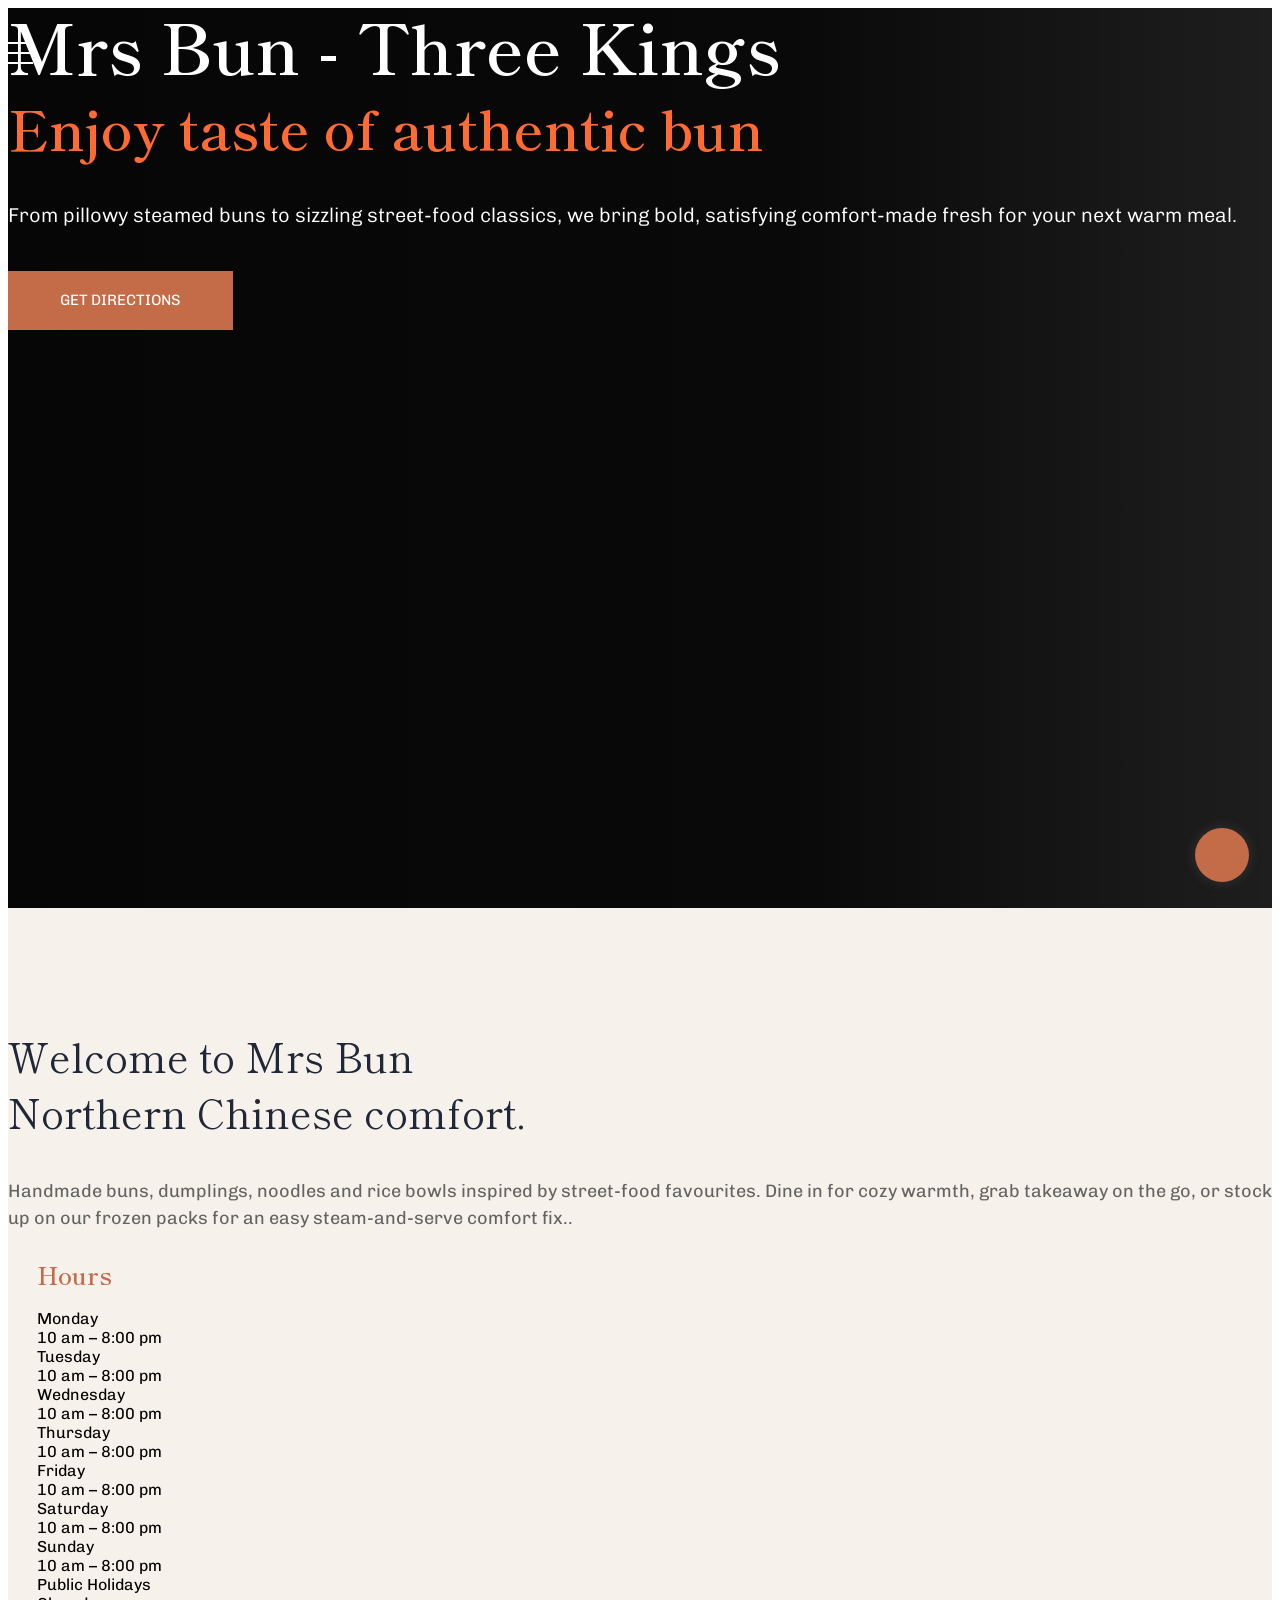
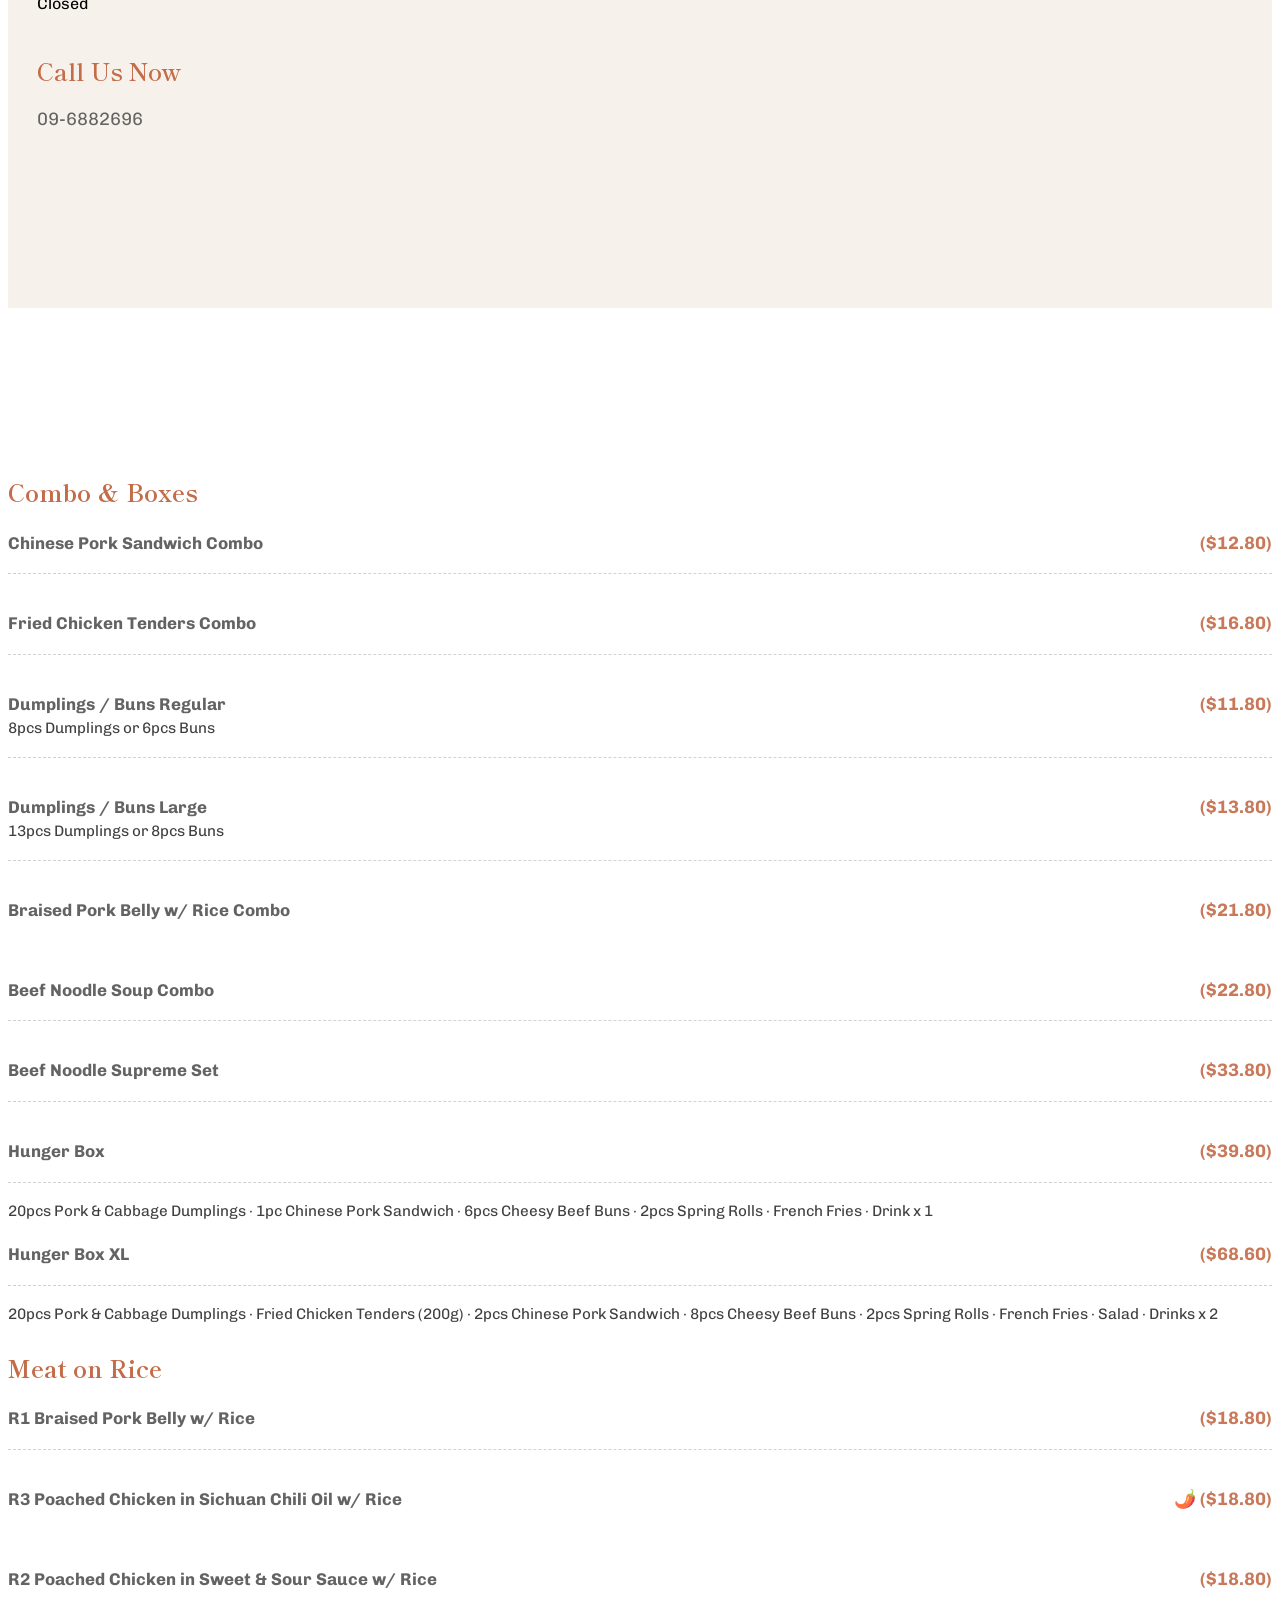
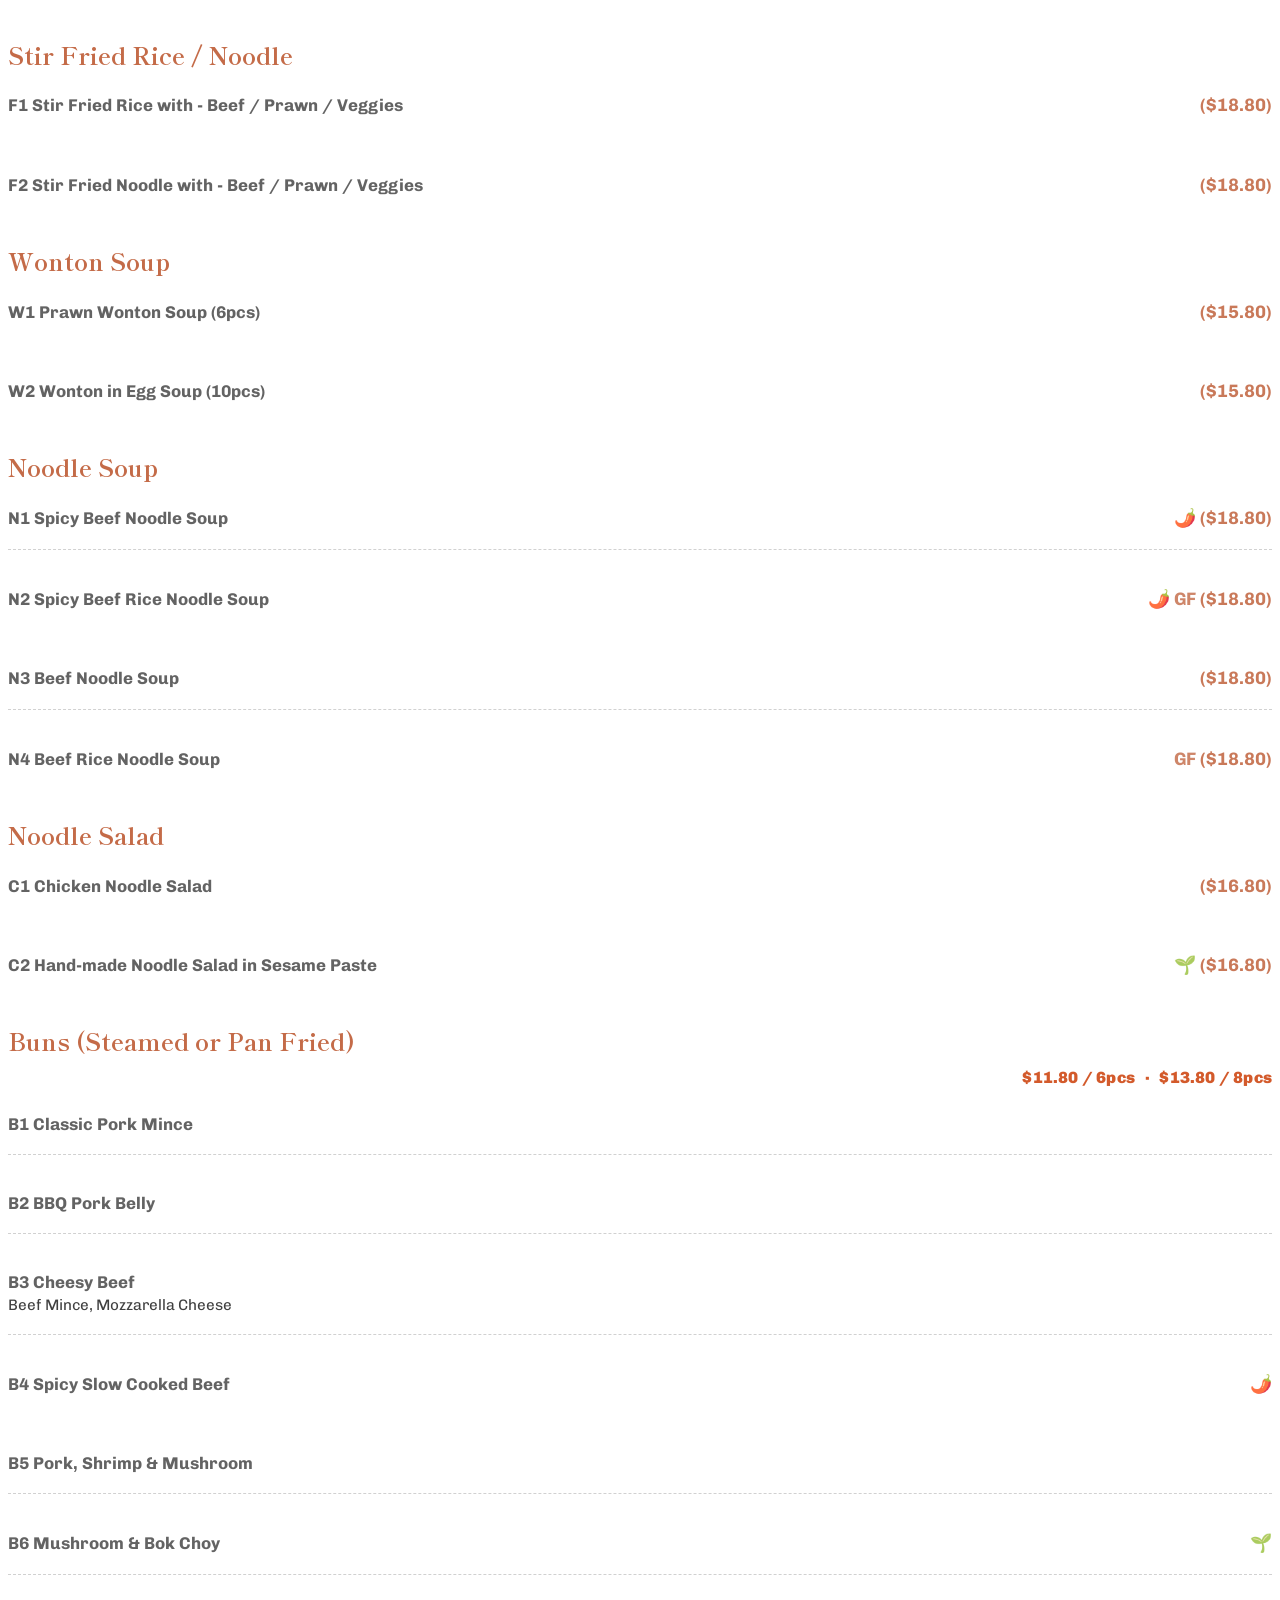
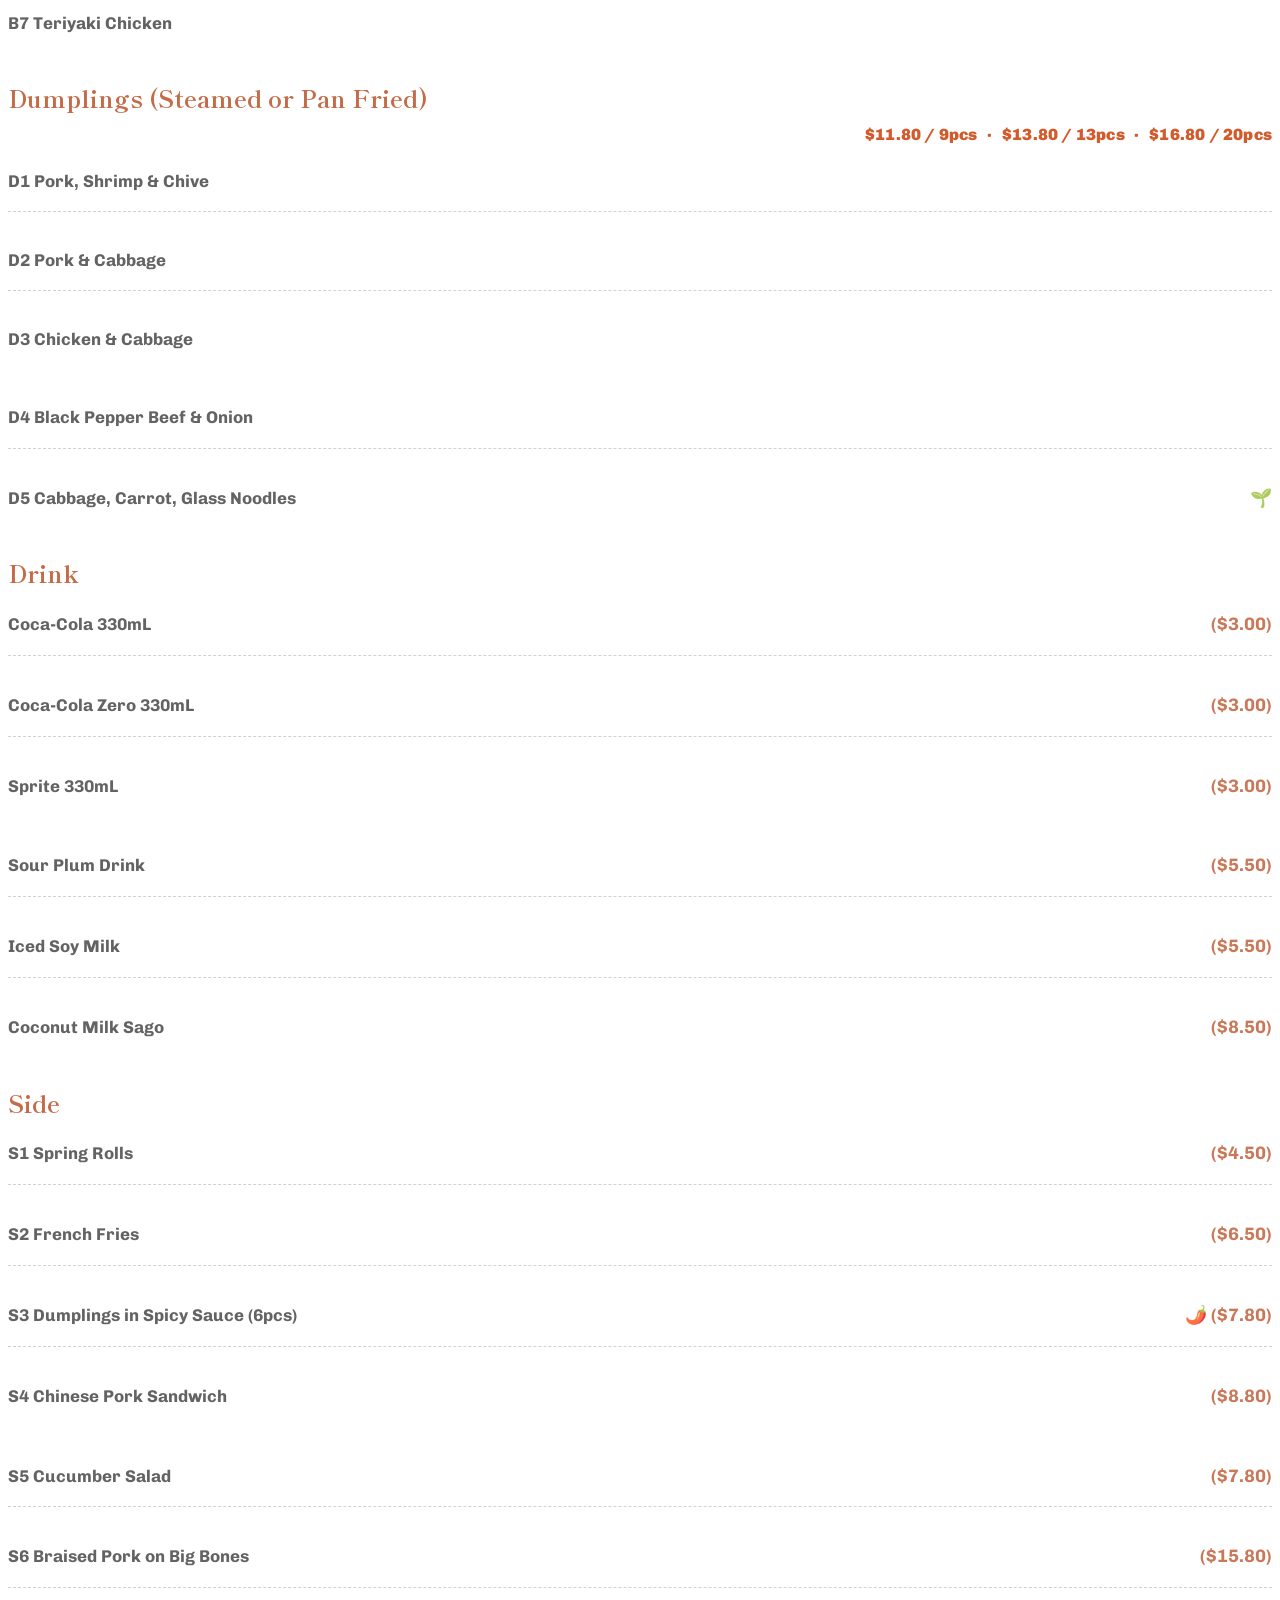
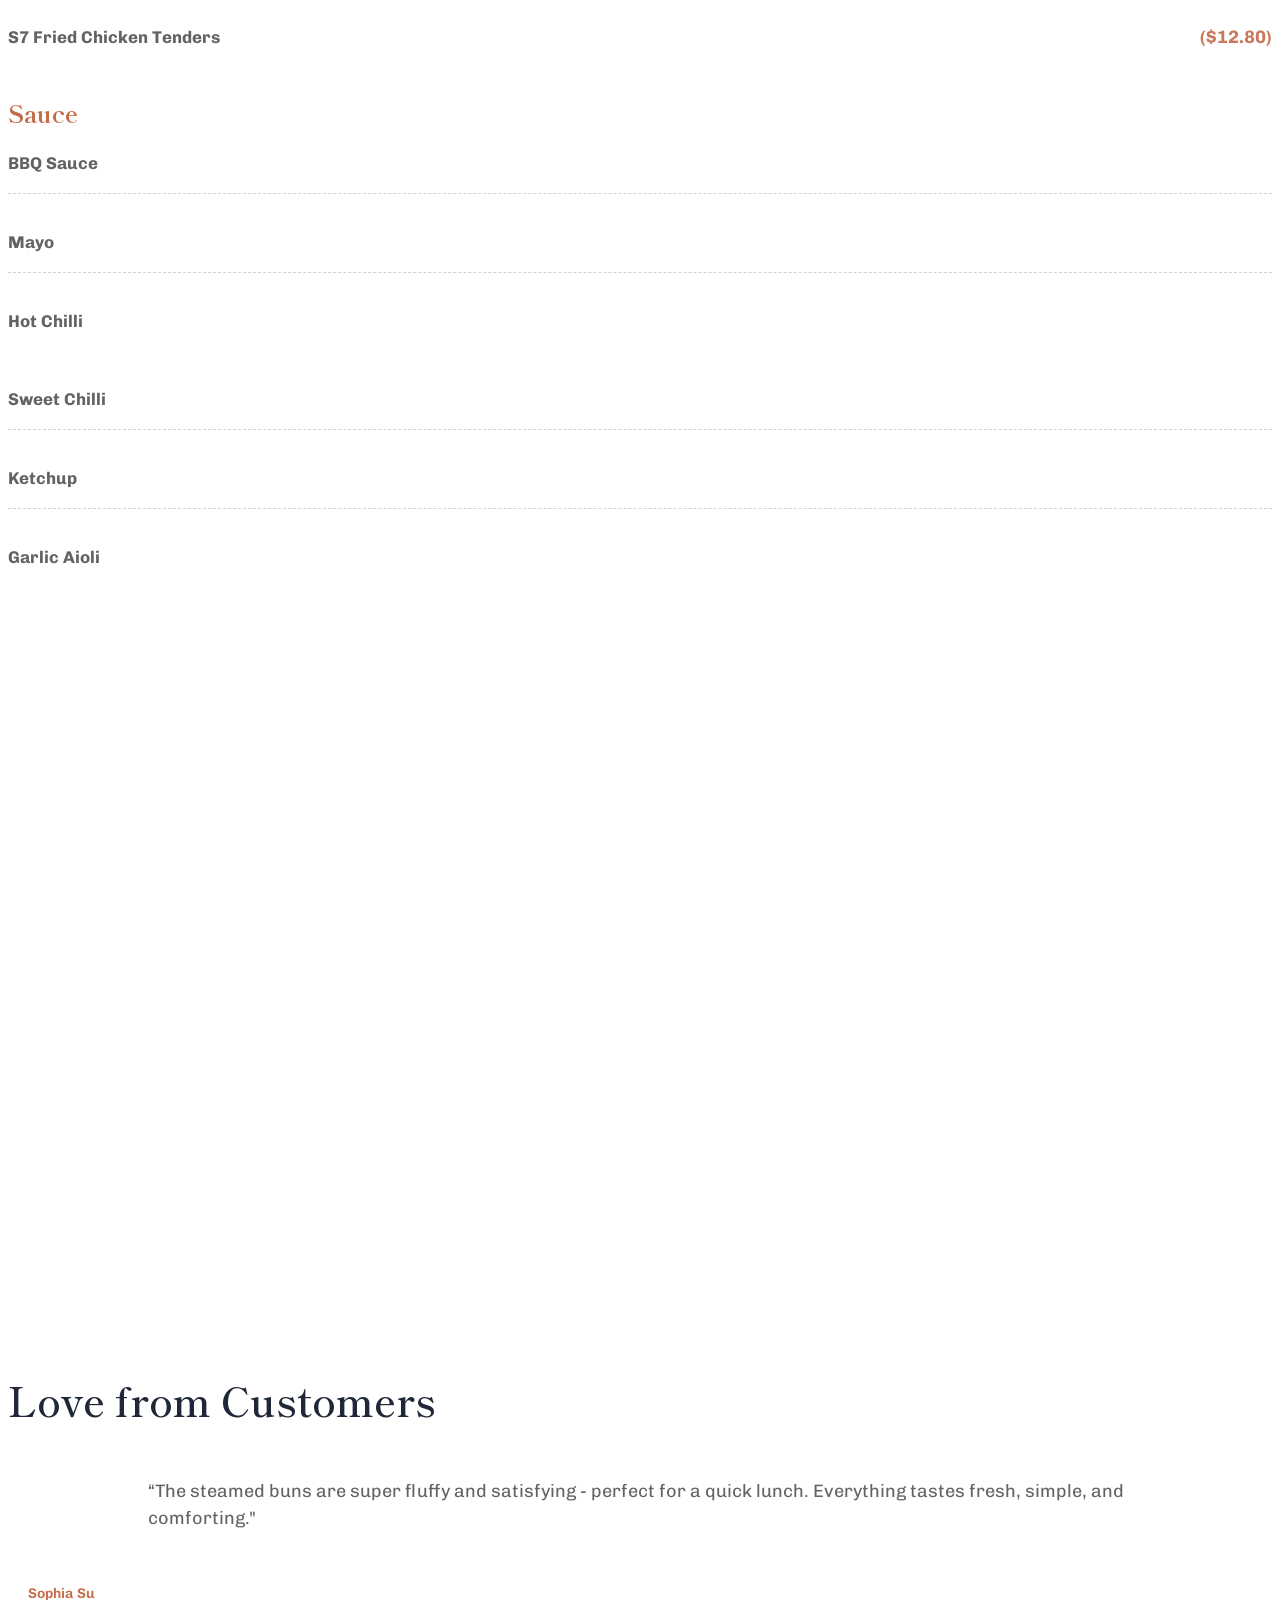
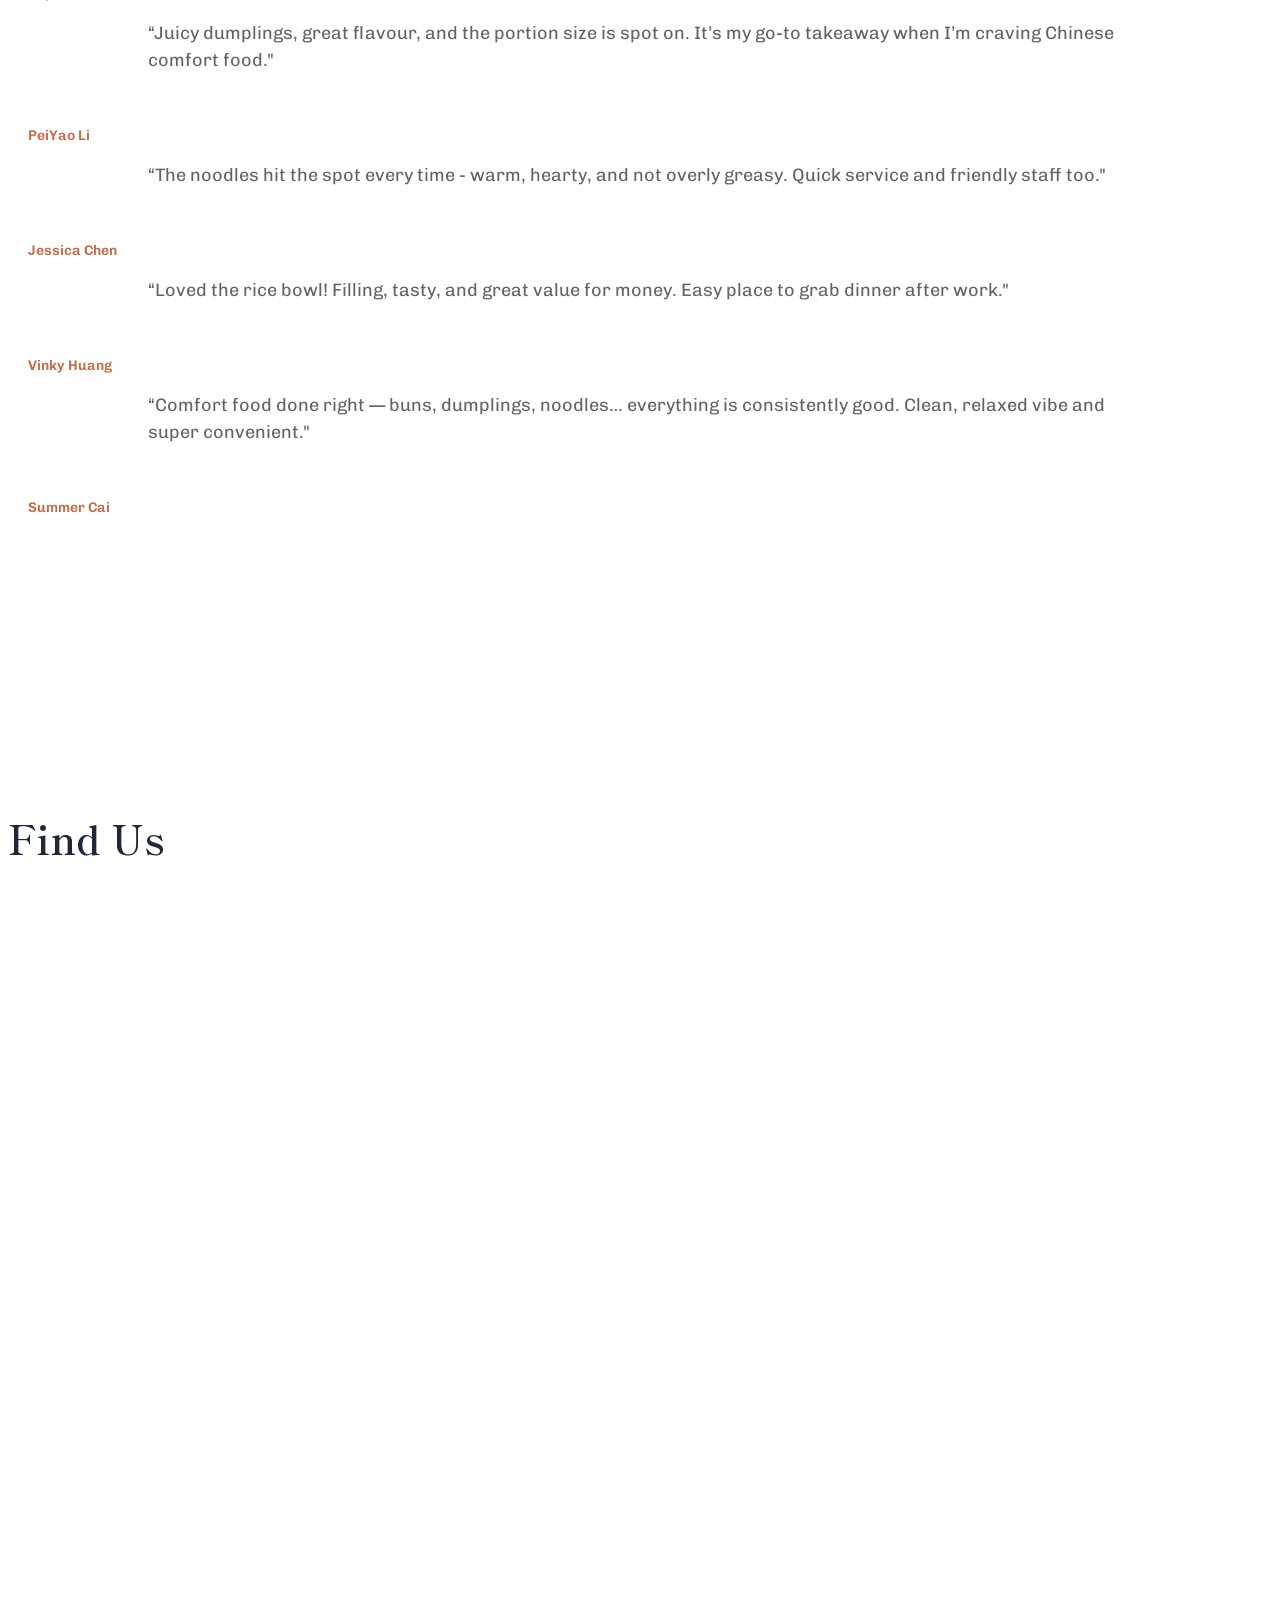
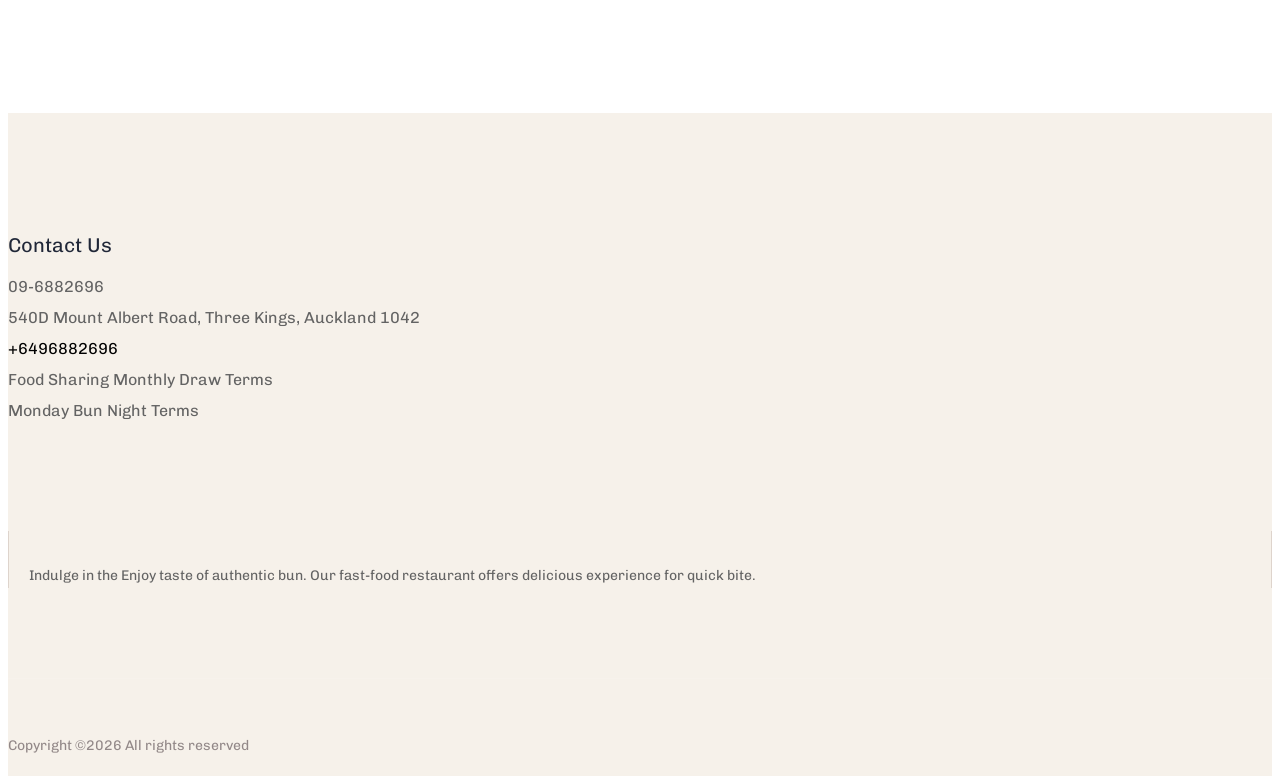
==== commit a2e400df: "updated business hours." ====
--- a/src/index.html
+++ b/src/index.html
@@ -83,10 +83,6 @@
                             <a href="javascript:void(0)" data-ref="map" onclick="gomap()" class="btn_01 mb-30">
                                 Get Directions
                             </a>
-
-                            <a href="https://www.google.com/maps" class="hr7s91ks">
-                                Test
-                            </a>
                             <div><a class="jsHref" href="javascript:void(0)" onclick="callUs()">09-6882696</a></div>
                             <div><a class="jsHref" href="javascript:void(0)" onclick="gomap()">540D Mount Albert Road, Three Kings, Auckland 1042</a></div>
                             <!-- Social -->
@@ -154,7 +150,7 @@
                                                     Monday
                                                 </div>
                                                 <div class="col-6">
-                                                    10 am – 8:30 pm
+                                                    10 am – 8:00 pm
                                                 </div>
                                             </div>
                                             <div class="row">
@@ -162,7 +158,7 @@
                                                     Tuesday
                                                 </div>
                                                 <div class="col-6">
-                                                    10 am – 8:30 pm
+                                                    10 am – 8:00 pm
                                                 </div>
                                             </div>
                                             <div class="row">
@@ -170,7 +166,7 @@
                                                     Wednesday
                                                 </div>
                                                 <div class="col-6">
-                                                    10 am – 8:30 pm
+                                                    10 am – 8:00 pm
                                                 </div>
                                             </div>
                                             <div class="row">
@@ -178,7 +174,7 @@
                                                     Thursday
                                                 </div>
                                                 <div class="col-6">
-                                                    10 am – 8:30 pm
+                                                    10 am – 8:00 pm
                                                 </div>
                                             </div>
                                             <div class="row">
@@ -186,7 +182,7 @@
                                                     Friday
                                                 </div>
                                                 <div class="col-6">
-                                                    10 am – 8:30 pm
+                                                    10 am – 8:00 pm
                                                 </div>
                                             </div>
                                             <div class="row">
@@ -194,7 +190,7 @@
                                                     Saturday
                                                 </div>
                                                 <div class="col-6">
-                                                    10 am – 8:30 pm
+                                                    10 am – 8:00 pm
                                                 </div>
                                             </div>
                                             <div class="row">
@@ -202,7 +198,7 @@
                                                     Sunday
                                                 </div>
                                                 <div class="col-6">
-                                                    10 am – 8:30 pm
+                                                    10 am – 8:00 pm
                                                 </div>
                                             </div>
 
@@ -991,6 +987,20 @@
                 window.location = 'tel:+6496882696';
             };
             gtag('event', 'conversion', {
+                'send_to': 'AW-18030622673/bywaCKbbyL0cENHv1ZVD',
+                'value': 1.0,
+                'currency': 'NZD',
+                'event_callback': callback
+            });
+            return false;
+        }
+
+        function gomap() {
+            fbq('track', 'FindLocation');
+            var callback = function () {
+                window.location = 'https://www.google.com/maps/place/Mrs+Bun+-+Three+Kings/@-36.9088077,174.753397,17z/data=!3m1!4b1!4m6!3m5!1s0x6d0d47c01cbb62c7:0x9e37cfc8d09eb9a0!8m2!3d-36.9088077!4d174.7559719!16s%2Fg%2F11xtf1k855?entry=ttu&g_ep=EgoyMDI2MDEyOC4wIKXMDSoKLDEwMDc5MjA3MUgBUAM%3D';
+            };
+            gtag('event', 'conversion', {
                 'send_to': 'AW-18030622673/bpQcCNnoy70cENHv1ZVD',
                 'value': 1.0,
                 'currency': 'NZD',
@@ -998,34 +1008,6 @@
             });
             return false;
         }
-
-        function gomap() {
-            fbq('track', 'FindLocation');
-            var callback = function () {
-                window.location = 'https://www.google.com/maps/place/Mrs+Bun+-+Three+Kings/@-36.9088077,174.753397,17z/data=!3m1!4b1!4m6!3m5!1s0x6d0d47c01cbb62c7:0x9e37cfc8d09eb9a0!8m2!3d-36.9088077!4d174.7559719!16s%2Fg%2F11xtf1k855?entry=ttu&g_ep=EgoyMDI2MDEyOC4wIKXMDSoKLDEwMDc5MjA3MUgBUAM%3D';
-            };
-            gtag('event', 'conversion', {
-                'send_to': 'AW-18030622673/bywaCKbbyL0cENHv1ZVD',
-                'value': 1.0,
-                'currency': 'NZD',
-                'event_callback': callback
-            });
-            return false;
-        }
-
-
-
-        (function () {
-            document.addEventListener('click', function (e) {
-                if (e.target.closest('hr7s91ks')) { // add class name or link here
-                    gtag('event', 'conversion', {
-                        'send_to': 'AW-18030622673/bpQcCNnoy70cENHv1ZVD',
-                        'value': 1.0,
-                        'currency': 'NZD'
-                    });
-                }
-            });
-        })();
     </script>
     <script src="./assets/js/main.js"></script>
 
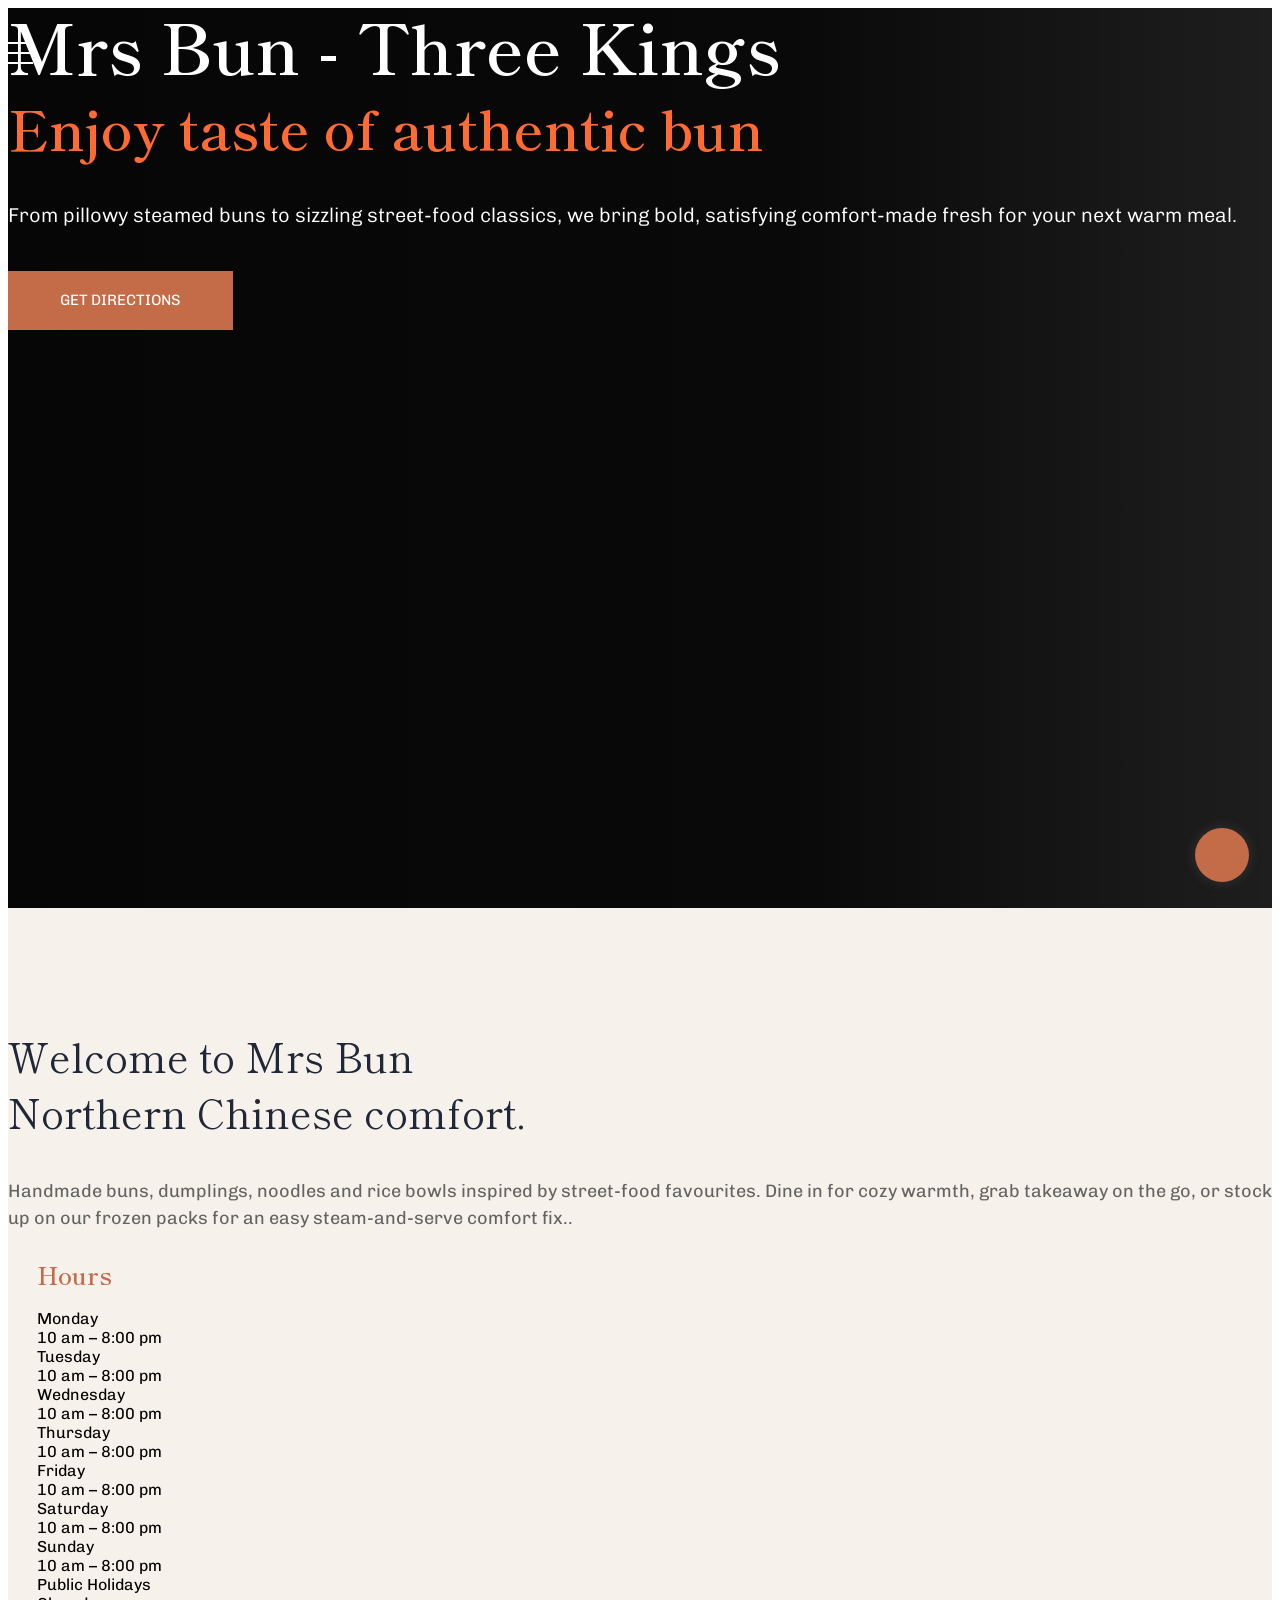
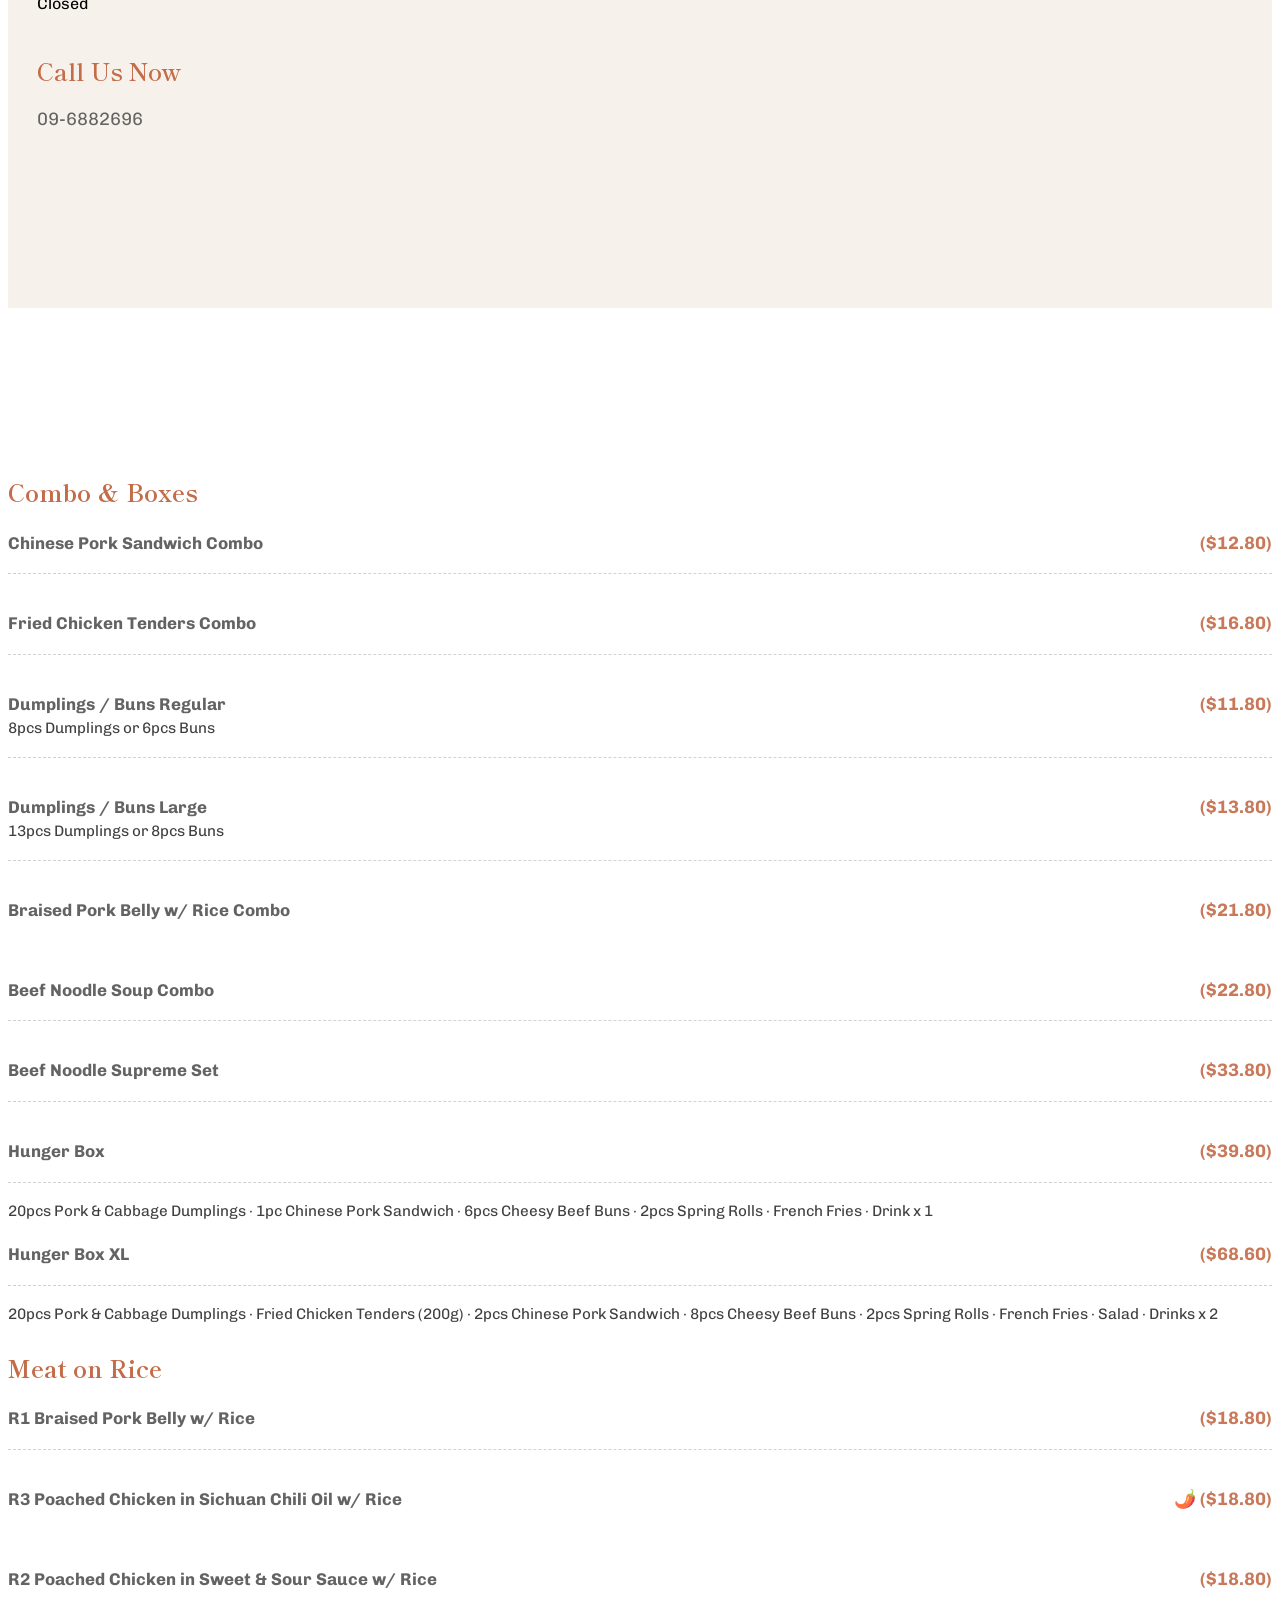
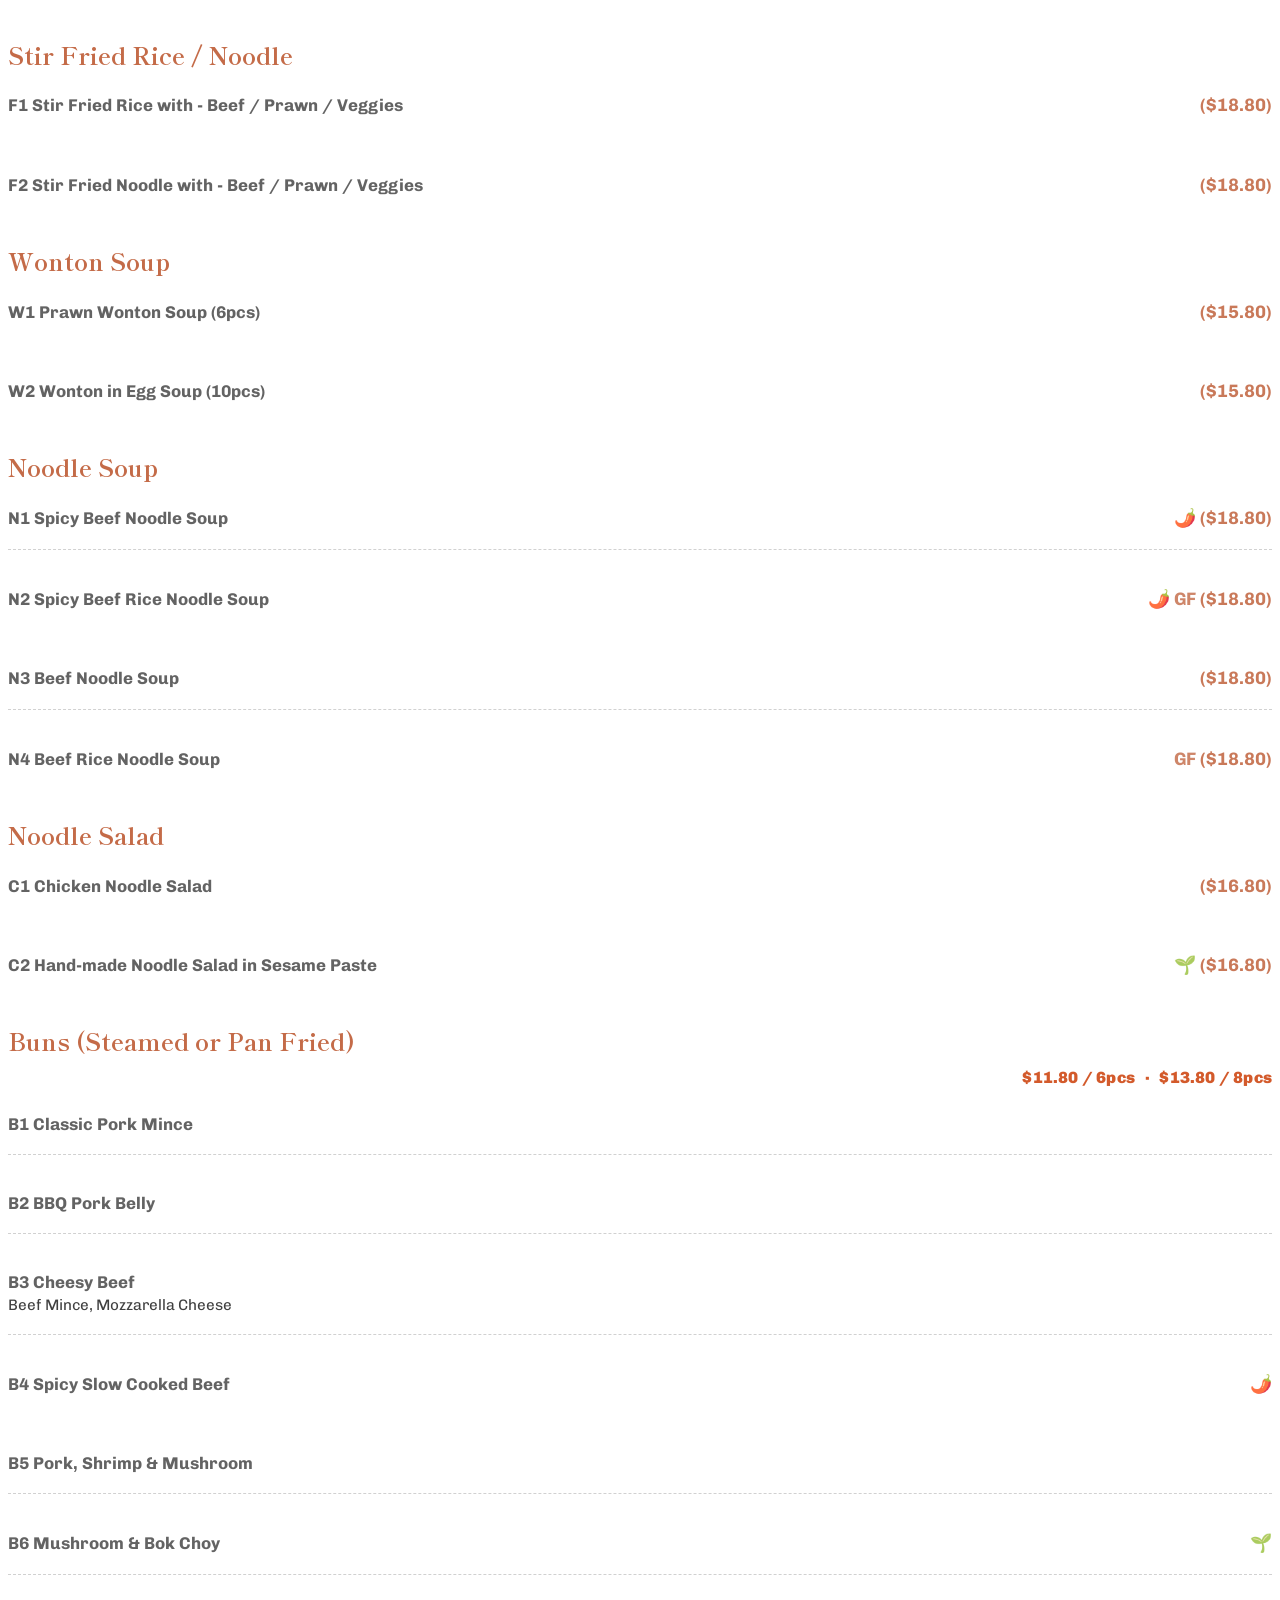
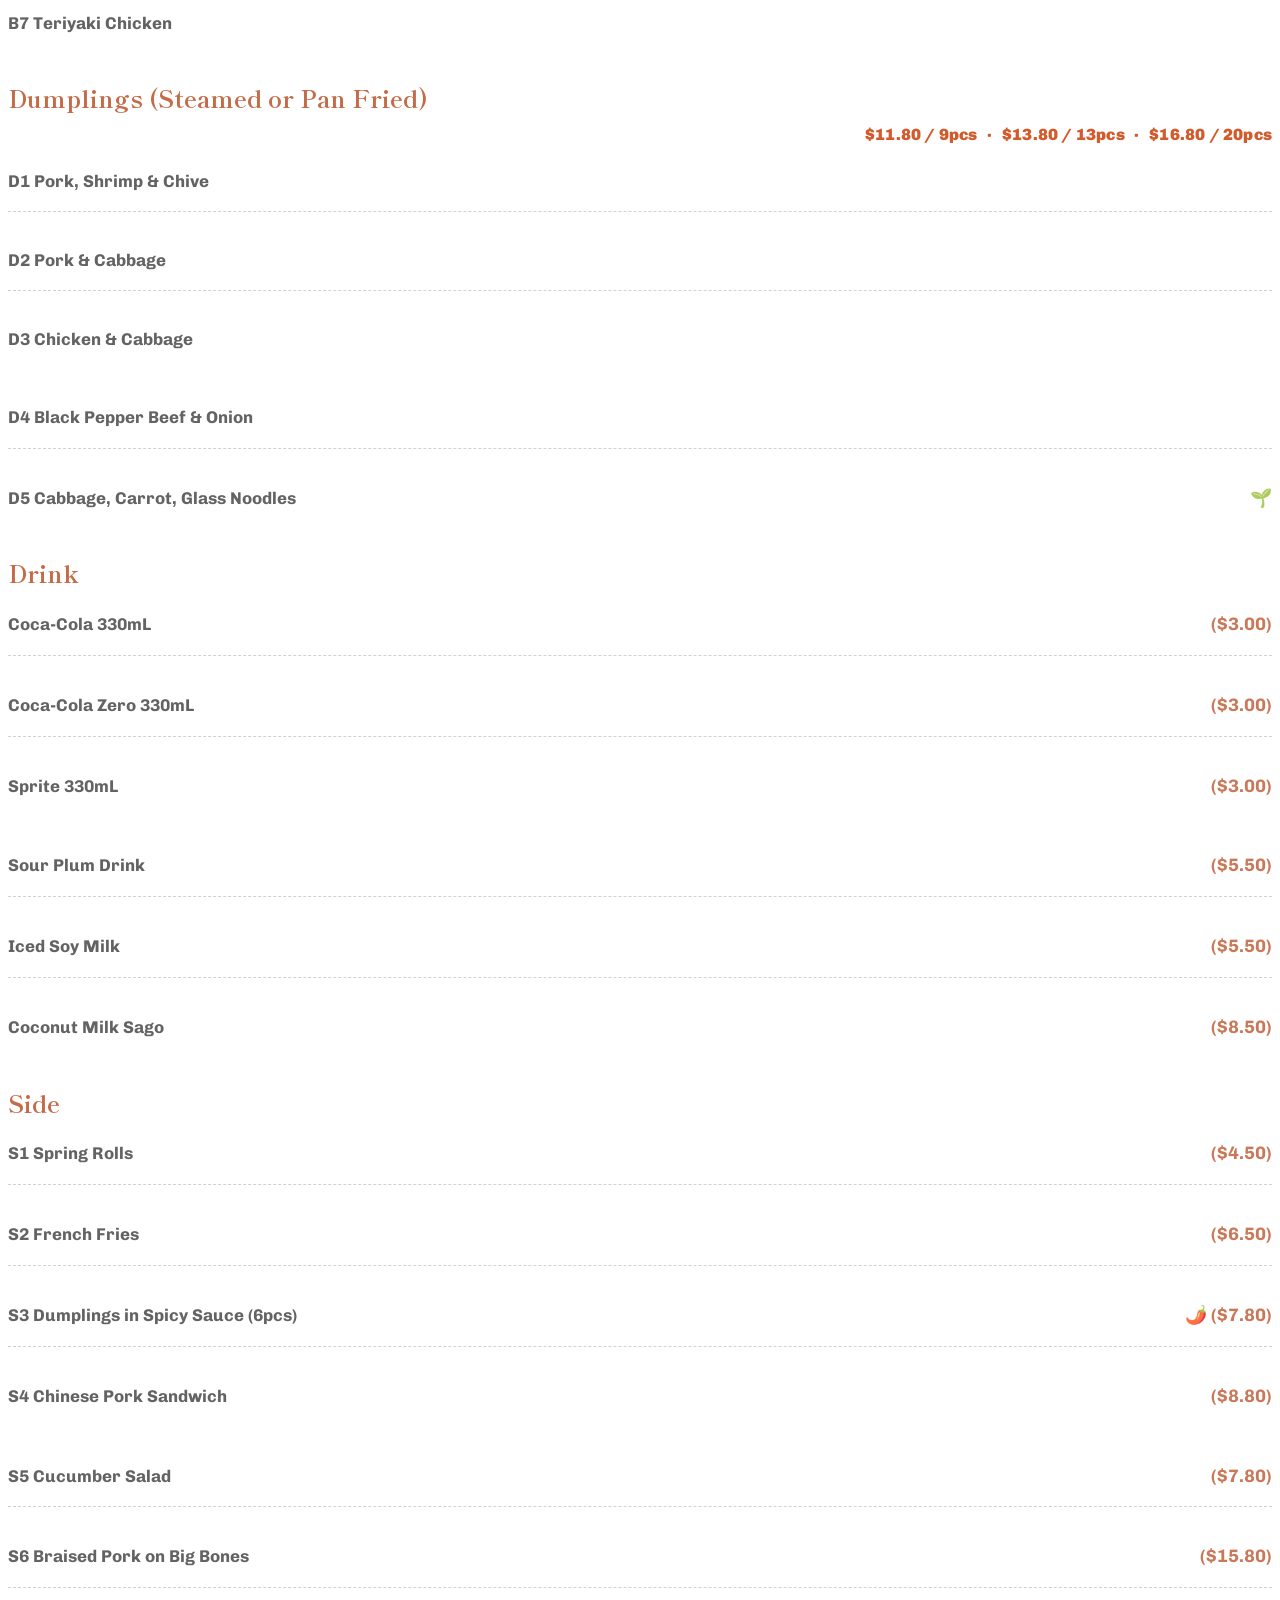
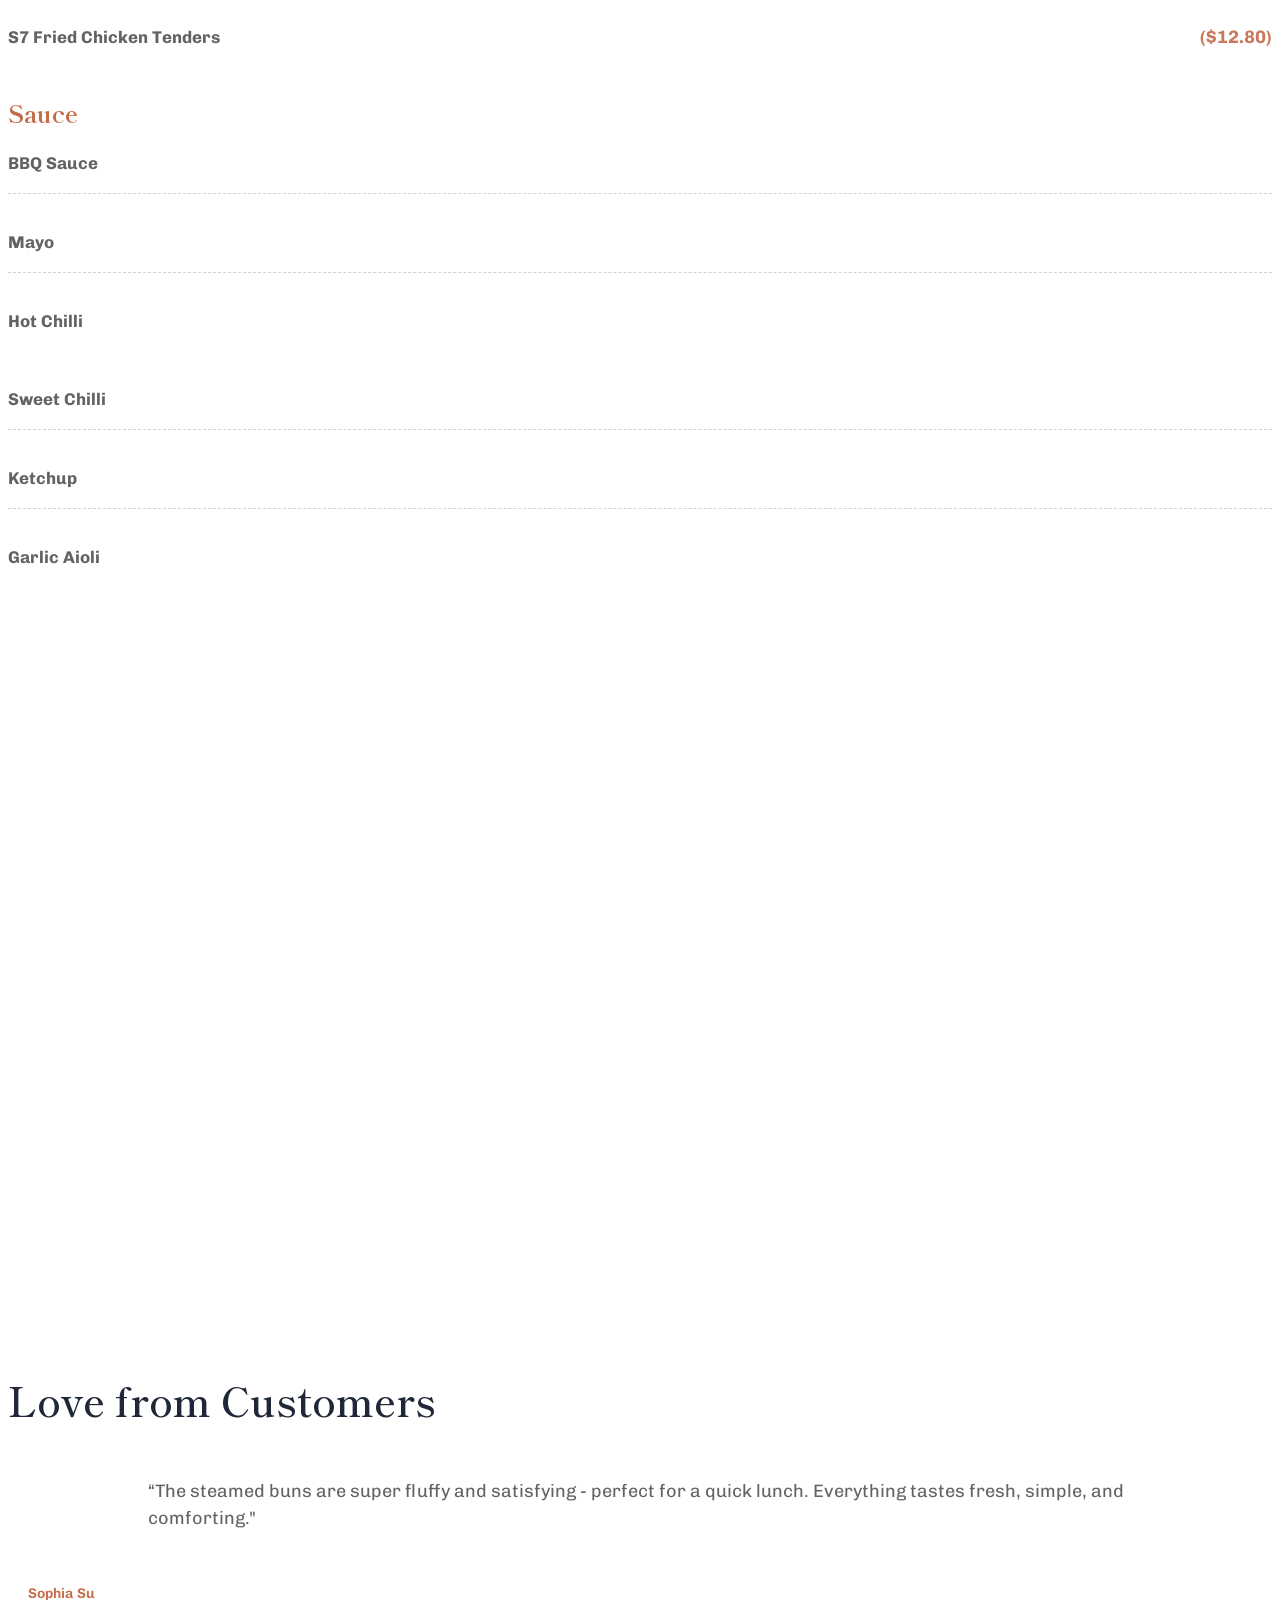
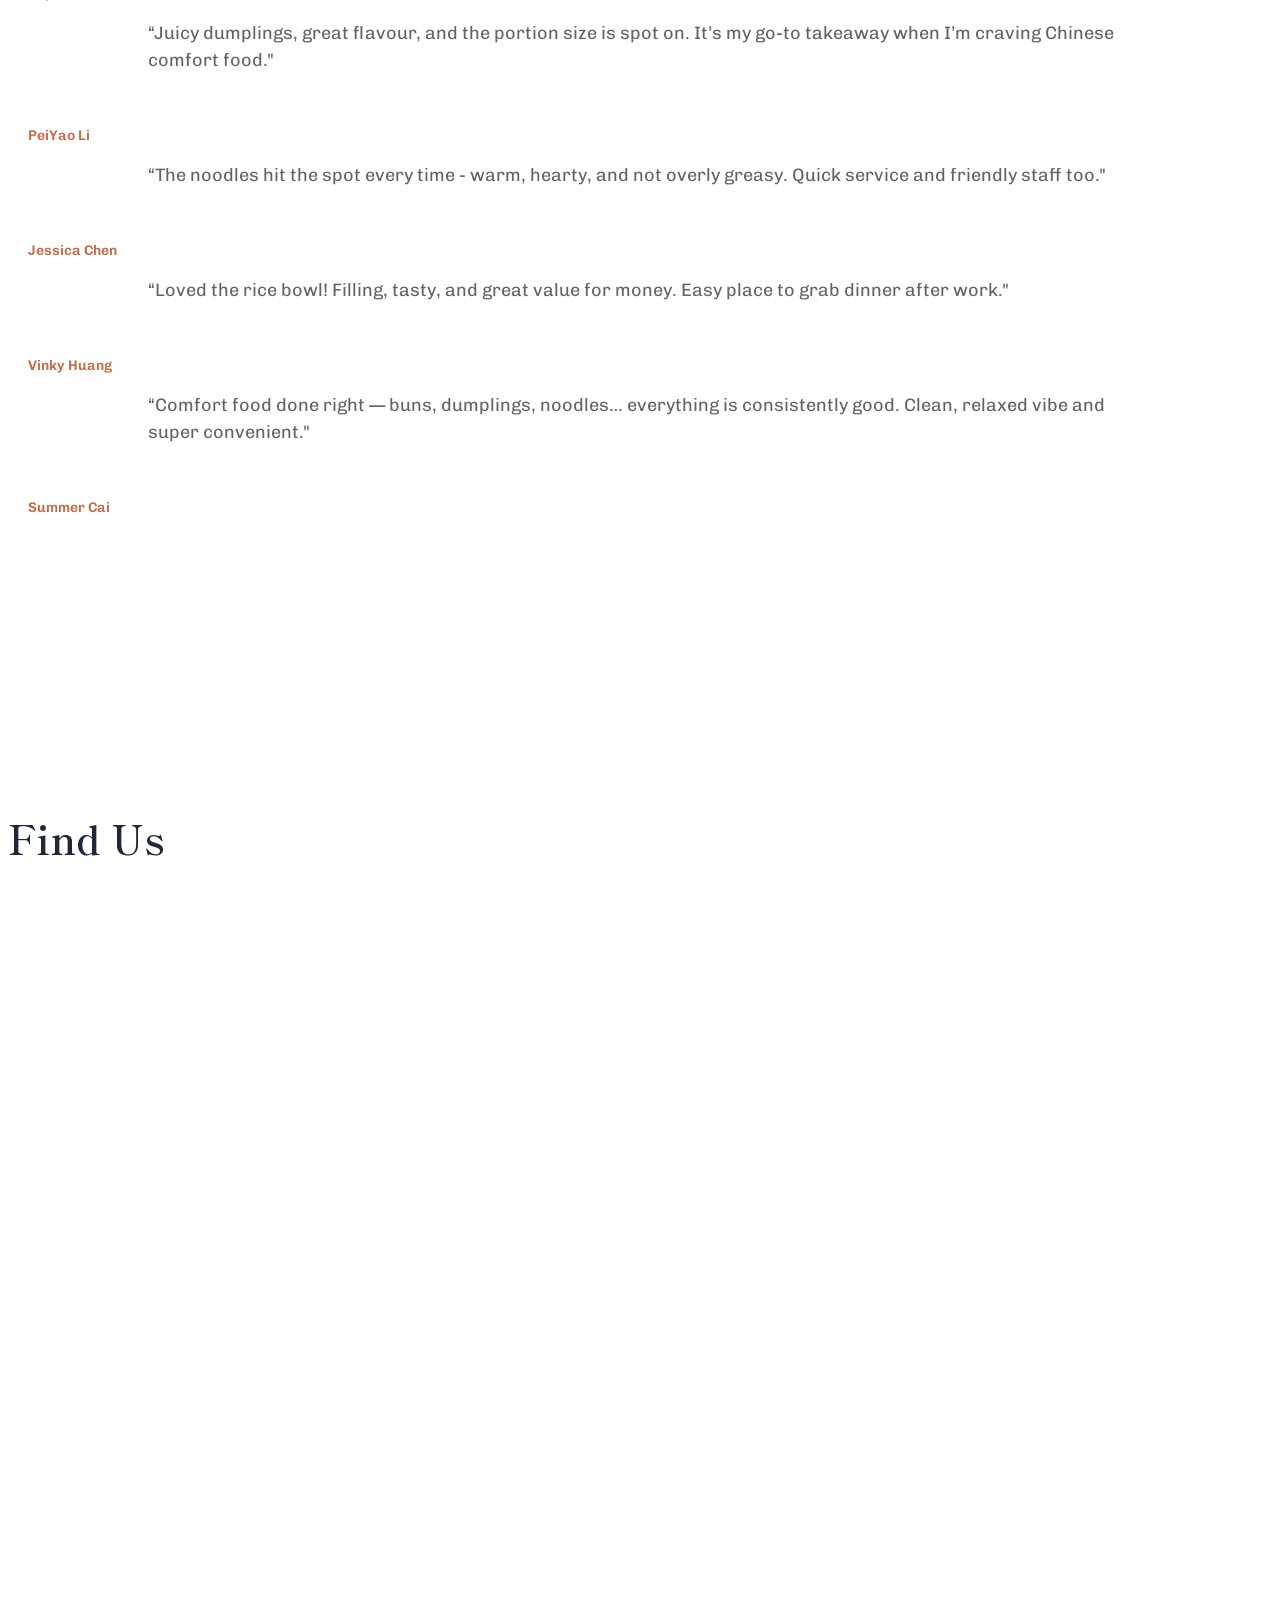
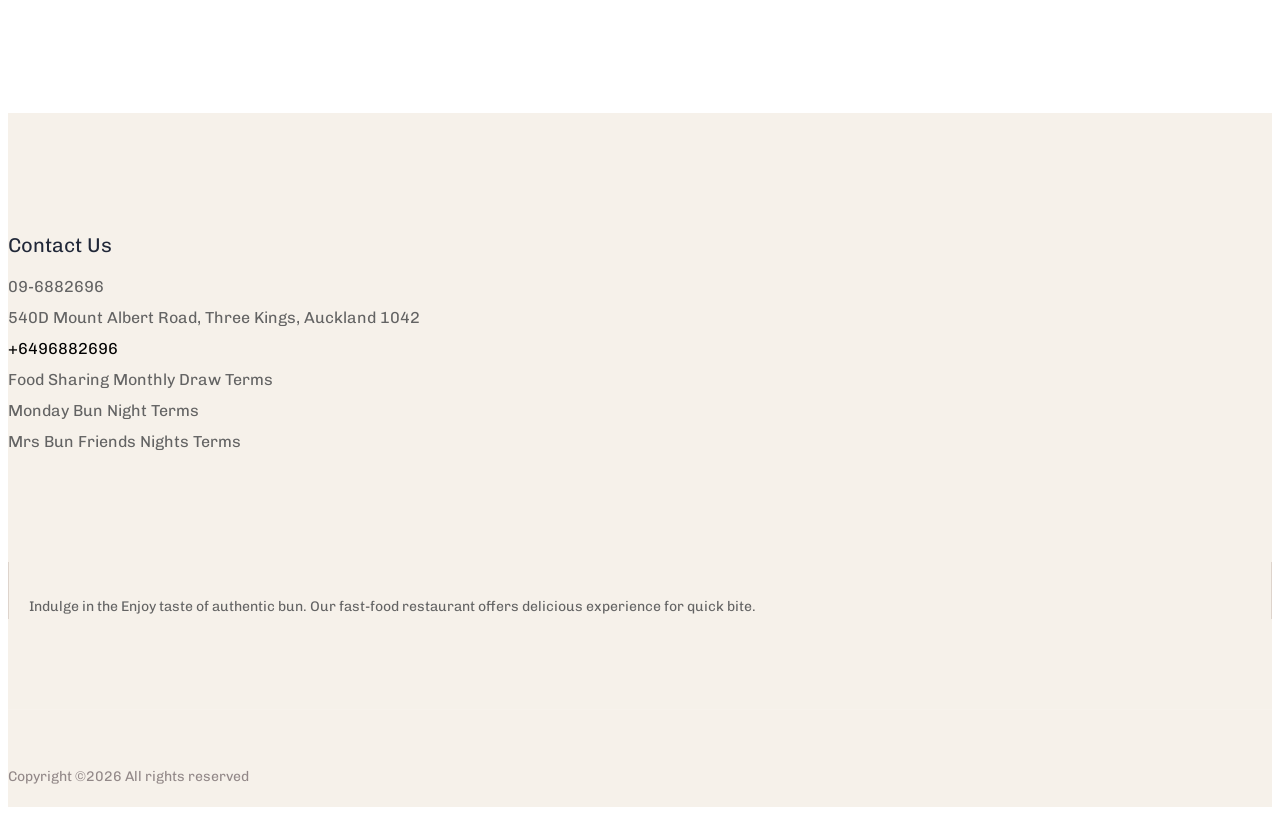
==== commit fcb15804: "Added Mrs Bun Friends Nights terms." ====
--- a/src/index.html
+++ b/src/index.html
@@ -1,1018 +1,1019 @@
-<!doctype html>
-<html class="no-js" lang="zxx">
-
-<head>
-    <meta charset="utf-8">
-    <meta http-equiv="x-ua-compatible" content="ie=edge">
-    <title>Mrs Bun</title>
-    <meta name="description" content="">
-    <meta name="viewport" content="width=device-width, initial-scale=1">
-    <link rel="shortcut icon" type="image/x-icon" href="assets/img/icon/favicon.ico">
-
-    <!-- CSS here -->
-    <link rel="stylesheet" href="assets/css/bootstrap.min.css">
-    <link rel="stylesheet" href="assets/css/owl.carousel.min.css">
-    <link rel="stylesheet" href="assets/css/slicknav.css">
-    <link rel="stylesheet" href="assets/css/animate.min.css">
-    <link rel="stylesheet" href="assets/css/magnific-popup.css">
-    <link rel="stylesheet" href="assets/css/fontawesome-all.min.css">
-    <link rel="stylesheet" href="assets/css/themify-icons.css">
-    <link rel="stylesheet" href="assets/css/slick.css">
-    <link rel="stylesheet" href="assets/css/nice-select.css">
-    <link rel="stylesheet" href="assets/css/style.css">
-    <!--$ gtag.html $-->
-    <style>
-        .gmp {
-            position: relative;
-            width: 100%;
-            padding-bottom: 56.25%;
-        }
-
-            .gmp iframe {
-                position: absolute;
-                top: 0;
-                left: 0;
-                width: 100%;
-                height: 100%;
-            }
-    </style>
-</head>
-
-<body>
-    <header>
-        <!-- 修改时间2025/1/2 14:18 修改页面导航栏logo显示 -->
-        <div class="header-area">
-            <div class="container">
-                <div class="position-relative">
-                    <!-- off-canvas-menu click -->
-                    <div class="off-canvas-menu menu-bar d-block d-xxl-none">
-                        <div class="line">
-                            <span></span>
-                            <span></span>
-                            <span></span>
-                        </div>
-                    </div>
-                    <!-- Menu Style -->
-                    <div class="menu-body">
-                        <div class="close-icon-menu">
-                            <button> <i class="ti-close"></i></button>
-                        </div>
-                        <div class="logo">
-                            <a href="/"><img src="assets/img/logo/logo.png" width="100%" alt=""></a>
-                        </div>
-                        <div class="off-can-menu">
-                            <nav>
-                                <ul>
-                                    <li class='click-menu'>
-                                        <a href='/'>Home</a>
-                                    </li>
-                                    <li class='click-menu'>
-                                        <a href='#aboutus'>About Us</a>
-                                    </li>
-                                    <li class='click-menu'>
-                                        <a href='#menu'>Menu</a>
-                                    </li>
-                                    <li class='click-menu'>
-                                        <a href='#contact'>Find us</a>
-                                    </li>
-                                </ul>
-                            </nav>
-                        </div>
-                        <!-- Menu Footer -->
-                        <div class="menu-footer">
-                            <a href="javascript:void(0)" data-ref="map" onclick="gomap()" class="btn_01 mb-30">
-                                Get Directions
-                            </a>
-                            <div><a class="jsHref" href="javascript:void(0)" onclick="callUs()">09-6882696</a></div>
-                            <div><a class="jsHref" href="javascript:void(0)" onclick="gomap()">540D Mount Albert Road, Three Kings, Auckland 1042</a></div>
-                            <!-- Social -->
-                            <div class="sidebar-social">
-                                <a href="https://www.facebook.com/mrsbunthreekings"
-                                   target="_blank"><i class="fab fa-facebook"></i></a>
-                                <a href="https://www.instagram.com/mrsbunthreekings/"
-                                   target="_blank"><i class="fab fa-instagram"></i></a>
-                            </div>
-                        </div>
-
-                    </div>
-                    <!-- End -->
-                </div>
-            </div>
-        </div>
-    </header>
-    <main>
-        <!--? Slider Area Start-->
-        <section class="slider-area position-relative">
-            <div class="slider-active">
-                <div class="single-slider slider-height hero-overly slider-bg1 d-flex align-items-center">
-                    <div class="container position-relative">
-                        <div class="row">
-                            <div class="offset-xxl-1 col-xxl-5 col-xl-7 col-lg-7 col-md-9 col-sm-10">
-                                <div class="hero-caption">
-                                    <h1 data-animation="pulse" data-delay=".2s">
-                                        Mrs Bun - Three Kings<br><span style="font-size: 80%;">Enjoy taste of authentic bun </span>
-                                    </h1>
-                                    <p>From pillowy steamed buns to sizzling street-food classics, we bring bold, satisfying comfort-made fresh for your next warm meal.</p>
-                                    <a href="javascript:void(0)" data-ref="map" onclick="gomap()" class="btn_1 hero-btn">
-                                        Get Directions
-                                    </a>
-                                </div>
-                            </div>
-                        </div>
-                    </div>
-                </div>
-            </div>
-
-        </section>
-        <!-- slider Area End-->
-        <!--? About Area  -->
-        <section class="about-area section-padding" id="aboutus">
-            <div class="container">
-                <div class="row ">
-                    <div class="offset-xxl-1 col-xxl-6 col-xl-6 col-lg-6 col-md-9">
-                        <div class="about-caption">
-                            <!-- Section Tittle -->
-                            <div class="section-tittle mb-25">
-                                <h2>Welcome to Mrs Bun </br>Northern Chinese comfort.</h2>
-                                <p class="pt-20">Handmade buns, dumplings, noodles and rice bowls inspired by street-food favourites. Dine in for cozy warmth, grab takeaway on the go, or stock up on our frozen packs for an easy steam-and-serve comfort fix..</p>
-                            </div>
-                        </div>
-                    </div>
-                    <div class="offset-xl-1 col-xxl-4 col-xl-5 col-lg-5 col-md-12">
-                        <div class="row">
-                            <div class="col-lg-12 col-md-12 col-sm-12">
-                                <div class="support-caption mb-50">
-                                    <div class="single-info" style="width: 80%;">
-                                        <div class="contents">
-                                            <h4>Hours</h4>
-                                            <div class="row">
-                                                <div class="col-6">
-                                                    Monday
-                                                </div>
-                                                <div class="col-6">
-                                                    10 am – 8:00 pm
-                                                </div>
-                                            </div>
-                                            <div class="row">
-                                                <div class="col-6">
-                                                    Tuesday
-                                                </div>
-                                                <div class="col-6">
-                                                    10 am – 8:00 pm
-                                                </div>
-                                            </div>
-                                            <div class="row">
-                                                <div class="col-6">
-                                                    Wednesday
-                                                </div>
-                                                <div class="col-6">
-                                                    10 am – 8:00 pm
-                                                </div>
-                                            </div>
-                                            <div class="row">
-                                                <div class="col-6">
-                                                    Thursday
-                                                </div>
-                                                <div class="col-6">
-                                                    10 am – 8:00 pm
-                                                </div>
-                                            </div>
-                                            <div class="row">
-                                                <div class="col-6">
-                                                    Friday
-                                                </div>
-                                                <div class="col-6">
-                                                    10 am – 8:00 pm
-                                                </div>
-                                            </div>
-                                            <div class="row">
-                                                <div class="col-6">
-                                                    Saturday
-                                                </div>
-                                                <div class="col-6">
-                                                    10 am – 8:00 pm
-                                                </div>
-                                            </div>
-                                            <div class="row">
-                                                <div class="col-6">
-                                                    Sunday
-                                                </div>
-                                                <div class="col-6">
-                                                    10 am – 8:00 pm
-                                                </div>
-                                            </div>
-
-                                            <div class="row">
-                                                <div class="col-6">
-                                                    Public Holidays
-                                                </div>
-                                                <div class="col-6">
-                                                    Closed
-                                                </div>
-                                            </div>
-
-
-                                            <h4 class="mt-40">Call Us Now</h4>
-                                            <p>
-                                                <a href="javascript:void(0)" style="color: #636363;font-size: 18px;" data-ref="tel" onclick="callUs()">09-6882696</a>
-                                            </p>
-                                        </div>
-                                    </div>
-                                </div>
-                            </div>
-                        </div>
-                    </div>
-                </div>
-            </div>
-            <!-- Menu Shape -->
-            <div class="about-shape d-none d-lg-block">
-                <img src="assets/img/gallery/about-shape.png" alt="">
-            </div>
-        </section>
-        <!-- About Area End -->
-        <div class="compay-img fix">
-            <div class="container-fluid p-0">
-                <div class="row">
-                    <div class="col-lg-12">
-                        <img src="assets/img/gallery/section-full.jpg" alt="" class="w-100">
-                    </div>
-                </div>
-            </div>
-        </div>
-        <!-- our Menu Start -->
-
-        <style>
-        </style>
-        <section class="our-menu pt-120" id="menu">
-            <div class="container">
-                <div class="row justify-content-between">
-                    <div class="small-tittle"><h4>Combo &amp; Boxes</h4></div>
-                    <div class="col-md-6 col-sm-12">
-                        <div class="menu-items">
-                            <div class="menu-left">
-                                <div class="menu-tittle">
-                                    <h4>Chinese Pork Sandwich Combo <span>($12.80)</span></h4>
-                                </div>
-                            </div>
-                        </div>
-                        <div class="menu-items">
-                            <div class="menu-left">
-                                <div class="menu-tittle">
-                                    <h4>Fried Chicken Tenders Combo <span>($16.80)</span></h4>
-                                </div>
-                            </div>
-                        </div>
-
-                        <div class="menu-items">
-                            <div class="menu-left">
-                                <div class="menu-tittle">
-                                    <h4>Dumplings / Buns Regular<span>($11.80)</span></h4>
-                                </div>
-                            </div>
-                            <div class="menu-note">
-                                8pcs Dumplings or 6pcs Buns
-                            </div>
-                        </div>
-                        <div class="menu-items">
-                            <div class="menu-left">
-                                <div class="menu-tittle">
-                                    <h4>Dumplings / Buns Large<span>($13.80)</span></h4>
-                                </div>
-                            </div>
-                            <div class="menu-note">
-                                13pcs Dumplings or 8pcs Buns
-                            </div>
-                        </div>
-
-                        <div class="menu-items">
-                            <div class="menu-left">
-                                <div class="menu-tittle">
-                                    <h4>Braised Pork Belly w/ Rice Combo <span>($21.80)</span></h4>
-                                </div>
-                            </div>
-
-                        </div>
-
-
-                    </div>
-
-                    <div class="col-md-6 col-sm-12">
-
-                        <div class="menu-items">
-                            <div class="menu-left">
-                                <div class="menu-tittle">
-                                    <h4>Beef Noodle Soup Combo <span>($22.80)</span></h4>
-                                </div>
-                            </div>
-                        </div>
-
-                        <div class="menu-items">
-                            <div class="menu-left">
-                                <div class="menu-tittle">
-                                    <h4>Beef Noodle Supreme Set <span>($33.80)</span></h4>
-                                </div>
-                            </div>
-                        </div>
-
-                        <div class="menu-items">
-                            <div class="menu-left">
-                                <div class="menu-tittle">
-                                    <h4>Hunger Box <span>($39.80)</span></h4>
-                                </div>
-                            </div>
-                        </div>
-                        <div class="menu-note">
-                            20pcs Pork &amp; Cabbage Dumplings · 1pc Chinese Pork Sandwich · 6pcs Cheesy Beef Buns · 2pcs Spring Rolls · French Fries · Drink x 1
-                        </div>
-
-                        <div class="menu-items">
-                            <div class="menu-left">
-                                <div class="menu-tittle">
-                                    <h4>Hunger Box XL <span>($68.60)</span></h4>
-                                </div>
-                            </div>
-                        </div>
-                        <div class="menu-note">
-                            20pcs Pork &amp; Cabbage Dumplings · Fried Chicken Tenders (200g) · 2pcs Chinese Pork Sandwich · 8pcs Cheesy Beef Buns · 2pcs Spring Rolls · French Fries · Salad · Drinks x 2
-                        </div>
-                    </div>
-                </div>
-
-                <!-- 第一行：主食/汤/沙拉 -->
-                <div class="row justify-content-between">
-                    <div class="small-tittle"><h4>Meat on Rice</h4></div>
-                    <div class="col-md-6 col-sm-12">
-                        <div class="menu-items">
-                            <div class="menu-left">
-                                <div class="menu-tittle">
-                                    <h4>R1 Braised Pork Belly w/ Rice <span>($18.80)</span></h4>
-                                </div>
-                            </div>
-                        </div>
-                        <div class="menu-items">
-                            <div class="menu-left">
-                                <div class="menu-tittle">
-                                    <h4>R3 Poached Chicken in Sichuan Chili Oil w/ Rice <span><span class="menu-tag">🌶️</span> ($18.80)</span></h4>
-                                </div>
-                            </div>
-                        </div>
-
-                    </div>
-                    <div class="col-md-6 col-sm-12">
-                        <div class="menu-items">
-                            <div class="menu-left">
-                                <div class="menu-tittle">
-                                    <h4>R2 Poached Chicken in Sweet &amp; Sour Sauce w/ Rice <span>($18.80)</span></h4>
-                                </div>
-                            </div>
-                        </div>
-                    </div>
-
-                    <div class="small-tittle"><h4>Stir Fried Rice / Noodle</h4></div>
-                    <div class="col-md-6 col-sm-12">
-
-                        <div class="menu-items">
-                            <div class="menu-left">
-                                <div class="menu-tittle">
-                                    <h4>F1 Stir Fried Rice with - Beef / Prawn / Veggies <span>($18.80)</span></h4>
-                                </div>
-                            </div>
-                        </div>
-
-                    </div>
-                    <div class="col-md-6 col-sm-12">
-                        <div class="menu-items">
-                            <div class="menu-left">
-                                <div class="menu-tittle">
-                                    <h4>F2 Stir Fried Noodle with - Beef / Prawn / Veggies <span>($18.80)</span></h4>
-                                </div>
-                            </div>
-                        </div>
-
-                    </div>
-
-                    <div class="small-tittle"><h4>Wonton Soup</h4></div>
-                    <div class="col-md-6 col-sm-12">
-
-                        <div class="menu-items">
-                            <div class="menu-left">
-                                <div class="menu-tittle">
-                                    <h4>W1 Prawn Wonton Soup (6pcs) <span>($15.80)</span></h4>
-                                </div>
-                            </div>
-                        </div>
-
-                    </div>
-                    <div class="col-md-6 col-sm-12">
-                        <div class="menu-items">
-                            <div class="menu-left">
-                                <div class="menu-tittle">
-                                    <h4>W2 Wonton in Egg Soup (10pcs) <span>($15.80)</span></h4>
-                                </div>
-                            </div>
-                        </div>
-                    </div>
-
-                    <div class="small-tittle"><h4>Noodle Soup</h4></div>
-                    <div class="col-md-6 col-sm-12">
-
-                        <div class="menu-items">
-                            <div class="menu-left">
-                                <div class="menu-tittle">
-                                    <h4>N1 Spicy Beef Noodle Soup <span><span class="menu-tag">🌶️</span> ($18.80)</span></h4>
-                                </div>
-                            </div>
-                        </div>
-
-                        <div class="menu-items">
-                            <div class="menu-left">
-                                <div class="menu-tittle">
-                                    <h4>N2 Spicy Beef Rice Noodle Soup <span><span class="menu-tag">🌶️ GF</span> ($18.80)</span></h4>
-                                </div>
-                            </div>
-                        </div>
-
-                    </div>
-                    <div class="col-md-6 col-sm-12">
-                        <div class="menu-items">
-                            <div class="menu-left">
-                                <div class="menu-tittle">
-                                    <h4>N3 Beef Noodle Soup <span>($18.80)</span></h4>
-                                </div>
-                            </div>
-                        </div>
-
-                        <div class="menu-items">
-                            <div class="menu-left">
-                                <div class="menu-tittle">
-                                    <h4>N4 Beef Rice Noodle Soup <span><span class="menu-tag">GF</span> ($18.80)</span></h4>
-                                </div>
-                            </div>
-                        </div>
-
-                    </div>
-
-                    <div class="small-tittle"><h4>Noodle Salad</h4></div>
-                    <div class="col-md-6 col-sm-12">
-                        <div class="menu-items">
-                            <div class="menu-left">
-                                <div class="menu-tittle">
-                                    <h4>C1 Chicken Noodle Salad <span>($16.80)</span></h4>
-                                </div>
-                            </div>
-                        </div>
-
-                    </div>
-                    <div class="col-md-6 col-sm-12">
-                        <div class="menu-items">
-                            <div class="menu-left">
-                                <div class="menu-tittle">
-                                    <h4>C2 Hand-made Noodle Salad in Sesame Paste <span><span class="menu-tag">🌱</span> ($16.80)</span></h4>
-                                </div>
-                            </div>
-                        </div>
-                    </div>
-                </div>
-
-                <!-- 第二行：包子/饺子/小食/饮料/酱 -->
-                <div class="row justify-content-between">
-                    <div class="small-tittle"><h4>Buns (Steamed or Pan Fried)</h4></div>
-                    <div class="menu-pricing">
-                        <span class="label"></span>
-                        <span class="value">$11.80 / 6pcs &nbsp; · &nbsp; $13.80 / 8pcs</span>
-                    </div>
-                    <div class="col-md-6 col-sm-12">
-                        <div class="menu-items"><div class="menu-left"><div class="menu-tittle"><h4>B1 Classic Pork Mince</h4></div></div></div>
-                        <div class="menu-items"><div class="menu-left"><div class="menu-tittle"><h4>B2 BBQ Pork Belly</h4></div></div></div>
-                        <div class="menu-items">
-                            <div class="menu-left">
-                                <div class="menu-tittle">
-                                    <h4>B3 Cheesy Beef</h4>
-                                </div>
-                            </div>
-                            <div class="menu-note">
-                                Beef Mince, Mozzarella Cheese
-                            </div>
-                        </div>
-                        <div class="menu-items"><div class="menu-left"><div class="menu-tittle"><h4>B4 Spicy Slow Cooked Beef <span><span class="menu-tag">🌶️</span></span></h4></div></div></div>
-                    </div>
-                    <div class="col-md-6 col-sm-12">
-                        <div class="menu-items"><div class="menu-left"><div class="menu-tittle"><h4>B5 Pork, Shrimp &amp; Mushroom</h4></div></div></div>
-                        <div class="menu-items"><div class="menu-left"><div class="menu-tittle"><h4>B6 Mushroom &amp; Bok Choy <span><span class="menu-tag">🌱</span></span></h4></div></div></div>
-                        <div class="menu-items"><div class="menu-left"><div class="menu-tittle"><h4>B7 Teriyaki Chicken</h4></div></div></div>
-                    </div>
-
-                    <div class="small-tittle"><h4>Dumplings (Steamed or Pan Fried)</h4></div>
-                    <div class="menu-pricing">
-                        <span class="label"></span>
-                        <span class="value">$11.80 / 9pcs &nbsp; · &nbsp; $13.80 / 13pcs &nbsp; · &nbsp; $16.80 / 20pcs</span>
-                    </div>
-
-                    <div class="col-md-6 col-sm-12">
-
-
-                        <div class="menu-items"><div class="menu-left"><div class="menu-tittle"><h4>D1 Pork, Shrimp &amp; Chive</h4></div></div></div>
-                        <div class="menu-items"><div class="menu-left"><div class="menu-tittle"><h4>D2 Pork &amp; Cabbage</h4></div></div></div>
-                        <div class="menu-items"><div class="menu-left"><div class="menu-tittle"><h4>D3 Chicken &amp; Cabbage</h4></div></div></div>
-                    </div>
-
-                    <div class="col-md-6 col-sm-12">
-                        <div class="menu-items"><div class="menu-left"><div class="menu-tittle"><h4>D4 Black Pepper Beef &amp; Onion</h4></div></div></div>
-                        <div class="menu-items"><div class="menu-left"><div class="menu-tittle"><h4>D5 Cabbage, Carrot, Glass Noodles <span><span class="menu-tag">🌱</span></span></h4></div></div></div>
-                    </div>
-
-                    <div class="small-tittle"><h4>Drink</h4></div>
-                    <div class="col-md-6 col-sm-12">
-                        <div class="menu-items">
-                            <div class="menu-left">
-                                <div class="menu-tittle">
-                                    <h4>Coca-Cola 330mL <span>($3.00)</span></h4>
-                                </div>
-                            </div>
-                        </div>
-                        <div class="menu-items">
-                            <div class="menu-left">
-                                <div class="menu-tittle">
-                                    <h4>Coca-Cola Zero 330mL <span>($3.00)</span></h4>
-                                </div>
-                            </div>
-                        </div>
-                        <div class="menu-items">
-                            <div class="menu-left">
-                                <div class="menu-tittle">
-                                    <h4>Sprite 330mL <span>($3.00)</span></h4>
-                                </div>
-                            </div>
-                        </div>
-                    </div>
-
-                    <div class="col-md-6 col-sm-12">
-                        <div class="menu-items">
-                            <div class="menu-left">
-                                <div class="menu-tittle">
-                                    <h4>Sour Plum Drink <span>($5.50)</span></h4>
-                                </div>
-                            </div>
-                        </div>
-                        <div class="menu-items">
-                            <div class="menu-left">
-                                <div class="menu-tittle">
-                                    <h4>Iced Soy Milk <span>($5.50)</span></h4>
-                                </div>
-                            </div>
-                        </div>
-                        <div class="menu-items">
-                            <div class="menu-left">
-                                <div class="menu-tittle">
-                                    <h4>Coconut Milk Sago <span>($8.50)</span></h4>
-                                </div>
-                            </div>
-                        </div>
-                    </div>
-
-                    <div class="small-tittle"><h4>Side</h4></div>
-                    <div class="col-md-6 col-sm-12">
-
-                        <div class="menu-items">
-                            <div class="menu-left">
-                                <div class="menu-tittle">
-                                    <h4>S1 Spring Rolls <span>($4.50)</span></h4>
-                                </div>
-                            </div>
-                        </div>
-                        <div class="menu-items">
-                            <div class="menu-left">
-                                <div class="menu-tittle">
-                                    <h4>S2 French Fries <span>($6.50)</span></h4>
-                                </div>
-                            </div>
-                        </div>
-                        <div class="menu-items">
-                            <div class="menu-left">
-                                <div class="menu-tittle">
-                                    <h4>S3 Dumplings in Spicy Sauce (6pcs) <span><span class="menu-tag">🌶️</span> ($7.80)</span></h4>
-                                </div>
-                            </div>
-                        </div>
-                        <div class="menu-items">
-                            <div class="menu-left">
-                                <div class="menu-tittle">
-                                    <h4>S4 Chinese Pork Sandwich <span>($8.80)</span></h4>
-                                </div>
-                            </div>
-                        </div>
-                    </div>
-
-                    <div class="col-md-6 col-sm-12">
-                        <div class="menu-items">
-                            <div class="menu-left">
-                                <div class="menu-tittle">
-                                    <h4>S5 Cucumber Salad <span>($7.80)</span></h4>
-                                </div>
-                            </div>
-                        </div>
-                        <div class="menu-items">
-                            <div class="menu-left">
-                                <div class="menu-tittle">
-                                    <h4>S6 Braised Pork on Big Bones <span>($15.80)</span></h4>
-                                </div>
-                            </div>
-                        </div>
-                        <div class="menu-items">
-                            <div class="menu-left">
-                                <div class="menu-tittle">
-                                    <h4>S7 Fried Chicken Tenders <span>($12.80)</span></h4>
-                                </div>
-                            </div>
-                        </div>
-
-                    </div>
-                    <div class="small-tittle"><h4>Sauce</h4></div>
-                    <div class="col-md-6 col-sm-12">
-
-
-                        <div class="menu-items"><div class="menu-left"><div class="menu-tittle"><h4>BBQ Sauce</h4></div></div></div>
-                        <div class="menu-items"><div class="menu-left"><div class="menu-tittle"><h4>Mayo</h4></div></div></div>
-                        <div class="menu-items"><div class="menu-left"><div class="menu-tittle"><h4>Hot Chilli</h4></div></div></div>
-                    </div>
-
-                    <div class="col-md-6 col-sm-12">
-                        <div class="menu-items"><div class="menu-left"><div class="menu-tittle"><h4>Sweet Chilli</h4></div></div></div>
-                        <div class="menu-items"><div class="menu-left"><div class="menu-tittle"><h4>Ketchup</h4></div></div></div>
-                        <div class="menu-items"><div class="menu-left"><div class="menu-tittle"><h4>Garlic Aioli</h4></div></div></div>
-                    </div>
-                </div>
-            </div>
-
-        </section>
-
-
-        <!-- our Menu End -->
-        <!-- services Area Start -->
-        <section class="our-services-area section-padding section-img-bg2"
-                 data-background="assets/img/gallery/section-bg1.jpg">
-            <div class="container">
-                <div class="row justify-content-between">
-                    <div class="offset-xxl-1 col-xl-3 col-xxl-2 col-lg-4 col-md-4 col-sm-6">
-                        <div class="single-services1 text-center mb-30">
-                            <div class="services-ion">
-                                <img src="assets/img/icon/mrsbun_icon_steamer_square.png" alt="">
-                            </div>
-                            <div class="services-cap">
-                                <p>A warm bun break, just for you</p>
-                            </div>
-                        </div>
-                    </div>
-                    <div class="col-xl-3 col-xxl-2 col-lg-4 col-md-4 col-sm-6">
-                        <div class="single-services1 text-center mb-30">
-                            <div class="services-ion">
-                                <img src="assets/img/icon/mrsbun_icon_dumplings_square.png" alt="">
-                            </div>
-                            <div class="services-cap">
-                                <p>Share dumplings, share the moment</p>
-                            </div>
-                        </div>
-                    </div>
-                    <div class="col-xl-3 col-xxl-2 col-lg-4 col-md-4 col-sm-6">
-                        <div class="single-services1 text-center mb-30">
-                            <div class="services-ion">
-                                <img src="assets/img/icon/mrsbun_icon_noodles_square.png" alt="">
-                            </div>
-                            <div class="services-cap">
-                                <p>Hot noodles for chilly days</p>
-                            </div>
-                        </div>
-                    </div>
-                    <div class="col-xl-3 col-xxl-2 col-lg-4 col-md-4 col-sm-6">
-                        <div class="single-services1 text-center mb-30">
-                            <div class="services-ion">
-                                <img src="assets/img/icon/mrsbun_icon_takeaway_bag_square.png" alt="">
-                            </div>
-                            <div class="services-cap">
-                                <p>Easy takeaway for busy workdays</p>
-                            </div>
-                        </div>
-                    </div>
-                </div>
-            </div>
-        </section>
-        <!-- services End -->
-        <!-- Gallery start -->
-        <div class="gallery-area">
-            <div class="container">
-                <div class="row">
-                    <div class="col-lg-6 offset-xl-1 col-md-6 col-sm-6">
-                        <div class="single-gallery mb-25">
-                            <img src="assets/img/gallery/bz.jpg" alt="" class="img-fluid">
-                        </div>
-                    </div>
-                    <div class="col-lg-5 col-md-5 col-sm-5">
-                        <div class="single-gallery mb-25">
-                            <img src="assets/img/gallery/jz.jpg" alt="" class="img-fluid">
-                        </div>
-                    </div>
-                    <div class="col-lg-5 offset-xl-1 col-md-5 col-sm-5">
-                        <div class="single-gallery mb-25">
-                            <img src="assets/img/gallery/sb.jpg" alt="" class="img-fluid">
-                        </div>
-                    </div>
-                    <div class="col-lg-6 col-md-6 col-sm-6">
-                        <div class="single-gallery mb-25">
-                            <img src="assets/img/gallery/bm.jpg" alt="" class="img-fluid">
-                        </div>
-                    </div>
-                </div>
-            </div>
-        </div>
-        <!-- Gallery End -->
-        <!-- Testimonial Start -->
-        <section class="testimonial-area testimonial-padding">
-            <div class="container">
-                <div class="row">
-                    <div class="col-xl-12">
-                        <!-- Section Tittle -->
-                        <div class="section-tittle mb-50 text-center">
-                            <h2>Love from Customers</h2>
-                        </div>
-                    </div>
-                </div>
-                <div class="row justify-content-center">
-                    <div class="col-xl-10 col-lg-10 col-md-12">
-
-                        <div class="h1-testimonial-active">
-                            <!-- Single Testimonial -->
-                            <div class="single-testimonial text-center">
-                                <div class="testimonial-caption ">
-                                    <div class="testimonial-top-cap">
-                                        <p>“The steamed buns are super fluffy and satisfying - perfect for a quick lunch. Everything tastes fresh, simple, and comforting."</p>
-                                    </div>
-                                    <!-- founder -->
-                                    <div class="testimonial-founder d-flex align-items-center justify-content-center">
-                                        <div class="founder-img">
-                                            <img src="assets/face/1.png" alt="">
-                                        </div>
-                                        <div class="founder-text">
-                                            <span>Sophia Su</span>
-                                            <!-- <p>Designer at Colorlib</p> -->
-                                        </div>
-                                    </div>
-                                </div>
-                            </div>
-                            <div class="single-testimonial text-center">
-                                <div class="testimonial-caption ">
-                                    <div class="testimonial-top-cap">
-                                        <p>“Juicy dumplings, great flavour, and the portion size is spot on. It’s my go-to takeaway when I’m craving Chinese comfort food."</p>
-                                    </div>
-                                    <!-- founder -->
-                                    <div class="testimonial-founder d-flex align-items-center justify-content-center">
-                                        <div class="founder-img">
-                                            <img src="assets/img/gallery/dog.png" alt="">
-                                        </div>
-                                        <div class="founder-text">
-                                            <span>PeiYao Li</span>
-                                            <!-- <p>Software Engineer</p> -->
-                                        </div>
-                                    </div>
-                                </div>
-                            </div>
-                            <div class="single-testimonial text-center">
-                                <div class="testimonial-caption ">
-                                    <div class="testimonial-top-cap">
-                                        <p>“The noodles hit the spot every time - warm, hearty, and not overly greasy. Quick service and friendly staff too."</p>
-                                    </div>
-                                    <!-- founder -->
-                                    <div class="testimonial-founder d-flex align-items-center justify-content-center">
-                                        <div class="founder-img">
-                                            <img src="assets/face/3.png" alt="">
-                                        </div>
-                                        <div class="founder-text">
-                                            <span>Jessica Chen</span>
-                                            <!-- <p>Graphic Designer</p> -->
-                                        </div>
-                                    </div>
-                                </div>
-                            </div>
-                            <div class="single-testimonial text-center">
-                                <div class="testimonial-caption ">
-                                    <div class="testimonial-top-cap">
-                                        <p>“Loved the rice bowl! Filling, tasty, and great value for money. Easy place to grab dinner after work."</p>
-                                    </div>
-                                    <!-- founder -->
-                                    <div class="testimonial-founder d-flex align-items-center justify-content-center">
-                                        <div class="founder-img">
-                                            <img src="assets/img/gallery/ph3.png" alt="">
-                                        </div>
-                                        <div class="founder-text">
-                                            <span>Vinky Huang</span>
-                                            <!-- <p>Marketing Manager</p> -->
-                                        </div>
-                                    </div>
-                                </div>
-                            </div>
-                            <div class="single-testimonial text-center">
-                                <div class="testimonial-caption ">
-                                    <div class="testimonial-top-cap">
-                                        <p>“Comfort food done right — buns, dumplings, noodles… everything is consistently good. Clean, relaxed vibe and super convenient."</p>
-                                    </div>
-                                    <!-- founder -->
-                                    <div class="testimonial-founder d-flex align-items-center justify-content-center">
-                                        <div class="founder-img">
-                                            <img src="assets/face/2.png" alt="">
-                                        </div>
-                                        <div class="founder-text">
-                                            <span>Summer Cai</span>
-                                            <!-- <p>Product Manager</p> -->
-                                        </div>
-                                    </div>
-                                </div>
-                            </div>
-
-                        </div>
-                    </div>
-                </div>
-            </div>
-        </section>
-        <!-- Testimonial End -->
-        <!-- Instagram area start -->
-        <div class="location-house fix">
-            <div class="container-fluid p-0">
-                <div class="row">
-                    <div class="col-xl-12">
-                        <div class="instagram-active owl-carousel">
-                            <div class="single-instagram">
-                                <img src="assets/img/gallery/z1.jpg" alt="">
-                            </div>
-                            <div class="single-instagram">
-                                <img src="assets/img/gallery/z2.jpg" alt="">
-                            </div>
-                            <div class="single-instagram">
-                                <img src="assets/img/gallery/z3.jpg" alt="">
-                            </div>
-                            <div class="single-instagram">
-                                <img src="assets/img/gallery/z4.jpg" alt="">
-                            </div>
-                            <div class="single-instagram">
-                                <img src="assets/img/gallery/z6.jpg" alt="">
-                            </div>
-                            <div class="single-instagram">
-                                <img src="assets/img/gallery/z7.jpg" alt="">
-                            </div>
-                            <div class="single-instagram">
-                                <img src="assets/img/gallery/z8.jpg" alt="">
-                            </div>
-                            <div class="single-instagram">
-                                <img src="assets/img/gallery/z9.jpg" alt="">
-                            </div>
-                        </div>
-                        <!-- Linking -->
-                        <!-- <a href="#" class="insta-btn">@da_coffee98</a> -->
-                    </div>
-                </div>
-            </div>
-        </div>
-
-        <section class="testimonial-padding" id="contact">
-            <div class="container" id="contact2">
-                <div class="row" id="contact3">
-                    <div class="col-xl-12">
-                        <!-- Section Tittle -->
-                        <div class="section-tittle mb-50 text-center">
-                            <h2>Find Us</h2>
-                        </div>
-                    </div>
-                </div>
-
-                <div class="gmp">
-                    <iframe src="https://www.google.com/maps/embed?pb=!1m18!1m12!1m3!1d3190.2282096804784!2d174.7533969758433!3d-36.908807672216334!2m3!1f0!2f0!3f0!3m2!1i1024!2i768!4f13.1!3m3!1m2!1s0x6d0d47c01cbb62c7%3A0x9e37cfc8d09eb9a0!2sMrs%20Bun%20-%20Three%20Kings!5e0!3m2!1sen!2snz!4v1769768212526!5m2!1sen!2snz%22" width="600" height="450" style="border:0;" allowfullscreen="" loading="lazy" referrerpolicy="no-referrer-when-downgrade"></iframe>
-                </div>
-            </div>
-        </section>
-
-
-        <!-- Instagram area End -->
-    </main>
-    <footer>
-        <div class="footer-wrapper gray-bg">
-            <div class="footer-area footer-padding">
-                <div class="container">
-                    <div class="row justify-content-between align-items-center">
-                        <div class="offset-xl-1 offset-xxl-2 col-xl-3 col-lg-3 col-md-4 col-sm-6">
-                            <div class="footer-tittle text-center mb-50">
-                                <h4>Contact Us</h4>
-                                <ul>
-                                    <li><a class="jsHref" href="javascript:void(0)" onclick="callUs()">09-6882696</a></li>
-                                    <li><a class="jsHref" href="javascript:void(0)" onclick="gomap()">540D Mount Albert Road, Three Kings, Auckland 1042</a></li>
-                                    <li>+6496882696</li>
-                                    <li><a href="/monthly-draw-terms">Food Sharing Monthly Draw Terms</a></li>
-                                    <li><a href="/monday-bun-night-terms">Monday Bun Night Terms</a></li>
-                                    <!-- social -->
-                                    <div class="footer-social pt-30">
-                                        <a href="https://www.facebook.com/mrsbunthreekings"
-                                           target="_blank"><i class="fab fa-facebook"></i></a>
-                                        <a href="#"></a>
-                                        <a href="https://www.instagram.com/mrsbunthreekings/"
-                                           target="_blank"><i class="fab fa-instagram"></i></a>
-                                    </div>
-                                </ul>
-                            </div>
-                        </div>
-                        <div class="col-xl-5 col-lg-5 col-md-5 col-sm-6">
-                            <div class="single-footer-caption mb-50">
-                                <div class="single-footer-caption text-center mb-20">
-                                    <!-- logo -->
-                                    <div class="footer-logo mb-15">
-                                        <a href="/"><img src="assets/img/logo/logo_footer.png" alt=""></a>
-                                    </div>
-                                    <p style="line-height: 1.6; font-size: 14px; color: #636363;">
-                                        Indulge in the
-                                        Enjoy taste of authentic bun. Our fast-food restaurant offers delicious experience for quick bite.
-                                    </p>
-                                </div>
-                            </div>
-                        </div>
-                    </div>
-                </div>
-            </div>
-            <!-- footer-bottom area -->
-            <div class="footer-bottom-area">
-                <div class="container">
-                    <div class="footer-border">
-                        <div class="row">
-                            <div class="col-xl-12 ">
-                                <div class="footer-copy-right text-center">
-                                    <p>Copyright ©2026 All rights reserved</p>
-                                </div>
-                            </div>
-                        </div>
-                    </div>
-                </div>
-            </div>
-        </div>
-    </footer>
-    <!-- Scroll Up -->
-    <div id="back-top" class="">
-        <a title="Go to Top" href="#" class=""> <i class="fas fa-long-arrow-alt-up scroll-animate"></i></a>
-    </div>
-    <!-- JS here -->
-    <!-- Jquery, Popper, Bootstrap -->
-    <script src="./assets/js/vendor/modernizr-3.5.0.min.js"></script>
-    <script src="./assets/js/vendor/jquery-1.12.4.min.js"></script>
-    <script src="./assets/js/popper.min.js"></script>
-    <script src="./assets/js/bootstrap.min.js"></script>
-
-    <!-- Slick-slider , Owl-Carousel ,slick-nav -->
-    <script src="./assets/js/owl.carousel.min.js"></script>
-    <script src="./assets/js/slick.min.js"></script>
-    <script src="./assets/js/jquery.slicknav.min.js"></script>
-
-    <!--wow , counter , waypoint, Nice-select -->
-    <script src="./assets/js/wow.min.js"></script>
-    <script src="./assets/js/jquery.magnific-popup.js"></script>
-    <script src="./assets/js/jquery.nice-select.min.js"></script>
-    <script src="./assets/js/jquery.counterup.min.js"></script>
-    <script src="./assets/js/waypoints.min.js"></script>
-    <!-- contact js -->
-    <script src="./assets/js/contact.js"></script>
-    <script src="./assets/js/jquery.form.js"></script>
-    <script src="./assets/js/jquery.validate.min.js"></script>
-    <script src="./assets/js/mail-script.js"></script>
-    <script src="./assets/js/jquery.ajaxchimp.min.js"></script>
-
-    <!--  Plugins, main-Jquery -->
-    <script src="./assets/js/plugins.js"></script>
-    <script>
-        function callUs() {
-            fbq('track', 'Contact');
-            var callback = function () {
-                window.location = 'tel:+6496882696';
-            };
-            gtag('event', 'conversion', {
-                'send_to': 'AW-18030622673/bywaCKbbyL0cENHv1ZVD',
-                'value': 1.0,
-                'currency': 'NZD',
-                'event_callback': callback
-            });
-            return false;
-        }
-
-        function gomap() {
-            fbq('track', 'FindLocation');
-            var callback = function () {
-                window.location = 'https://www.google.com/maps/place/Mrs+Bun+-+Three+Kings/@-36.9088077,174.753397,17z/data=!3m1!4b1!4m6!3m5!1s0x6d0d47c01cbb62c7:0x9e37cfc8d09eb9a0!8m2!3d-36.9088077!4d174.7559719!16s%2Fg%2F11xtf1k855?entry=ttu&g_ep=EgoyMDI2MDEyOC4wIKXMDSoKLDEwMDc5MjA3MUgBUAM%3D';
-            };
-            gtag('event', 'conversion', {
-                'send_to': 'AW-18030622673/bpQcCNnoy70cENHv1ZVD',
-                'value': 1.0,
-                'currency': 'NZD',
-                'event_callback': callback
-            });
-            return false;
-        }
-    </script>
-    <script src="./assets/js/main.js"></script>
-
-    <!-- Google tag (gtag.js) -->
-    <script src="https://www.google.com/recaptcha/api.js?render=6Lew814sAAAAALlBuMhR0iWXuTDZmmy0BPYqNNQj"></script>
-</body>
-
-</html>
+<!doctype html>
+<html class="no-js" lang="zxx">
+
+<head>
+    <meta charset="utf-8">
+    <meta http-equiv="x-ua-compatible" content="ie=edge">
+    <title>Mrs Bun</title>
+    <meta name="description" content="">
+    <meta name="viewport" content="width=device-width, initial-scale=1">
+    <link rel="shortcut icon" type="image/x-icon" href="assets/img/icon/favicon.ico">
+
+    <!-- CSS here -->
+    <link rel="stylesheet" href="assets/css/bootstrap.min.css">
+    <link rel="stylesheet" href="assets/css/owl.carousel.min.css">
+    <link rel="stylesheet" href="assets/css/slicknav.css">
+    <link rel="stylesheet" href="assets/css/animate.min.css">
+    <link rel="stylesheet" href="assets/css/magnific-popup.css">
+    <link rel="stylesheet" href="assets/css/fontawesome-all.min.css">
+    <link rel="stylesheet" href="assets/css/themify-icons.css">
+    <link rel="stylesheet" href="assets/css/slick.css">
+    <link rel="stylesheet" href="assets/css/nice-select.css">
+    <link rel="stylesheet" href="assets/css/style.css">
+    <!--$ gtag.html $-->
+    <style>
+        .gmp {
+            position: relative;
+            width: 100%;
+            padding-bottom: 56.25%;
+        }
+
+            .gmp iframe {
+                position: absolute;
+                top: 0;
+                left: 0;
+                width: 100%;
+                height: 100%;
+            }
+    </style>
+</head>
+
+<body>
+    <header>
+        <!-- 修改时间2025/1/2 14:18 修改页面导航栏logo显示 -->
+        <div class="header-area">
+            <div class="container">
+                <div class="position-relative">
+                    <!-- off-canvas-menu click -->
+                    <div class="off-canvas-menu menu-bar d-block d-xxl-none">
+                        <div class="line">
+                            <span></span>
+                            <span></span>
+                            <span></span>
+                        </div>
+                    </div>
+                    <!-- Menu Style -->
+                    <div class="menu-body">
+                        <div class="close-icon-menu">
+                            <button> <i class="ti-close"></i></button>
+                        </div>
+                        <div class="logo">
+                            <a href="/"><img src="assets/img/logo/logo.png" width="100%" alt=""></a>
+                        </div>
+                        <div class="off-can-menu">
+                            <nav>
+                                <ul>
+                                    <li class='click-menu'>
+                                        <a href='/'>Home</a>
+                                    </li>
+                                    <li class='click-menu'>
+                                        <a href='#aboutus'>About Us</a>
+                                    </li>
+                                    <li class='click-menu'>
+                                        <a href='#menu'>Menu</a>
+                                    </li>
+                                    <li class='click-menu'>
+                                        <a href='#contact'>Find us</a>
+                                    </li>
+                                </ul>
+                            </nav>
+                        </div>
+                        <!-- Menu Footer -->
+                        <div class="menu-footer">
+                            <a href="javascript:void(0)" data-ref="map" onclick="gomap()" class="btn_01 mb-30">
+                                Get Directions
+                            </a>
+                            <div><a class="jsHref" href="javascript:void(0)" onclick="callUs()">09-6882696</a></div>
+                            <div><a class="jsHref" href="javascript:void(0)" onclick="gomap()">540D Mount Albert Road, Three Kings, Auckland 1042</a></div>
+                            <!-- Social -->
+                            <div class="sidebar-social">
+                                <a href="https://www.facebook.com/mrsbunthreekings"
+                                   target="_blank"><i class="fab fa-facebook"></i></a>
+                                <a href="https://www.instagram.com/mrsbunthreekings/"
+                                   target="_blank"><i class="fab fa-instagram"></i></a>
+                            </div>
+                        </div>
+
+                    </div>
+                    <!-- End -->
+                </div>
+            </div>
+        </div>
+    </header>
+    <main>
+        <!--? Slider Area Start-->
+        <section class="slider-area position-relative">
+            <div class="slider-active">
+                <div class="single-slider slider-height hero-overly slider-bg1 d-flex align-items-center">
+                    <div class="container position-relative">
+                        <div class="row">
+                            <div class="offset-xxl-1 col-xxl-5 col-xl-7 col-lg-7 col-md-9 col-sm-10">
+                                <div class="hero-caption">
+                                    <h1 data-animation="pulse" data-delay=".2s">
+                                        Mrs Bun - Three Kings<br><span style="font-size: 80%;">Enjoy taste of authentic bun </span>
+                                    </h1>
+                                    <p>From pillowy steamed buns to sizzling street-food classics, we bring bold, satisfying comfort-made fresh for your next warm meal.</p>
+                                    <a href="javascript:void(0)" data-ref="map" onclick="gomap()" class="btn_1 hero-btn">
+                                        Get Directions
+                                    </a>
+                                </div>
+                            </div>
+                        </div>
+                    </div>
+                </div>
+            </div>
+
+        </section>
+        <!-- slider Area End-->
+        <!--? About Area  -->
+        <section class="about-area section-padding" id="aboutus">
+            <div class="container">
+                <div class="row ">
+                    <div class="offset-xxl-1 col-xxl-6 col-xl-6 col-lg-6 col-md-9">
+                        <div class="about-caption">
+                            <!-- Section Tittle -->
+                            <div class="section-tittle mb-25">
+                                <h2>Welcome to Mrs Bun </br>Northern Chinese comfort.</h2>
+                                <p class="pt-20">Handmade buns, dumplings, noodles and rice bowls inspired by street-food favourites. Dine in for cozy warmth, grab takeaway on the go, or stock up on our frozen packs for an easy steam-and-serve comfort fix..</p>
+                            </div>
+                        </div>
+                    </div>
+                    <div class="offset-xl-1 col-xxl-4 col-xl-5 col-lg-5 col-md-12">
+                        <div class="row">
+                            <div class="col-lg-12 col-md-12 col-sm-12">
+                                <div class="support-caption mb-50">
+                                    <div class="single-info" style="width: 80%;">
+                                        <div class="contents">
+                                            <h4>Hours</h4>
+                                            <div class="row">
+                                                <div class="col-6">
+                                                    Monday
+                                                </div>
+                                                <div class="col-6">
+                                                    10 am – 8:00 pm
+                                                </div>
+                                            </div>
+                                            <div class="row">
+                                                <div class="col-6">
+                                                    Tuesday
+                                                </div>
+                                                <div class="col-6">
+                                                    10 am – 8:00 pm
+                                                </div>
+                                            </div>
+                                            <div class="row">
+                                                <div class="col-6">
+                                                    Wednesday
+                                                </div>
+                                                <div class="col-6">
+                                                    10 am – 8:00 pm
+                                                </div>
+                                            </div>
+                                            <div class="row">
+                                                <div class="col-6">
+                                                    Thursday
+                                                </div>
+                                                <div class="col-6">
+                                                    10 am – 8:00 pm
+                                                </div>
+                                            </div>
+                                            <div class="row">
+                                                <div class="col-6">
+                                                    Friday
+                                                </div>
+                                                <div class="col-6">
+                                                    10 am – 8:00 pm
+                                                </div>
+                                            </div>
+                                            <div class="row">
+                                                <div class="col-6">
+                                                    Saturday
+                                                </div>
+                                                <div class="col-6">
+                                                    10 am – 8:00 pm
+                                                </div>
+                                            </div>
+                                            <div class="row">
+                                                <div class="col-6">
+                                                    Sunday
+                                                </div>
+                                                <div class="col-6">
+                                                    10 am – 8:00 pm
+                                                </div>
+                                            </div>
+
+                                            <div class="row">
+                                                <div class="col-6">
+                                                    Public Holidays
+                                                </div>
+                                                <div class="col-6">
+                                                    Closed
+                                                </div>
+                                            </div>
+
+
+                                            <h4 class="mt-40">Call Us Now</h4>
+                                            <p>
+                                                <a href="javascript:void(0)" style="color: #636363;font-size: 18px;" data-ref="tel" onclick="callUs()">09-6882696</a>
+                                            </p>
+                                        </div>
+                                    </div>
+                                </div>
+                            </div>
+                        </div>
+                    </div>
+                </div>
+            </div>
+            <!-- Menu Shape -->
+            <div class="about-shape d-none d-lg-block">
+                <img src="assets/img/gallery/about-shape.png" alt="">
+            </div>
+        </section>
+        <!-- About Area End -->
+        <div class="compay-img fix">
+            <div class="container-fluid p-0">
+                <div class="row">
+                    <div class="col-lg-12">
+                        <img src="assets/img/gallery/section-full.jpg" alt="" class="w-100">
+                    </div>
+                </div>
+            </div>
+        </div>
+        <!-- our Menu Start -->
+
+        <style>
+        </style>
+        <section class="our-menu pt-120" id="menu">
+            <div class="container">
+                <div class="row justify-content-between">
+                    <div class="small-tittle"><h4>Combo &amp; Boxes</h4></div>
+                    <div class="col-md-6 col-sm-12">
+                        <div class="menu-items">
+                            <div class="menu-left">
+                                <div class="menu-tittle">
+                                    <h4>Chinese Pork Sandwich Combo <span>($12.80)</span></h4>
+                                </div>
+                            </div>
+                        </div>
+                        <div class="menu-items">
+                            <div class="menu-left">
+                                <div class="menu-tittle">
+                                    <h4>Fried Chicken Tenders Combo <span>($16.80)</span></h4>
+                                </div>
+                            </div>
+                        </div>
+
+                        <div class="menu-items">
+                            <div class="menu-left">
+                                <div class="menu-tittle">
+                                    <h4>Dumplings / Buns Regular<span>($11.80)</span></h4>
+                                </div>
+                            </div>
+                            <div class="menu-note">
+                                8pcs Dumplings or 6pcs Buns
+                            </div>
+                        </div>
+                        <div class="menu-items">
+                            <div class="menu-left">
+                                <div class="menu-tittle">
+                                    <h4>Dumplings / Buns Large<span>($13.80)</span></h4>
+                                </div>
+                            </div>
+                            <div class="menu-note">
+                                13pcs Dumplings or 8pcs Buns
+                            </div>
+                        </div>
+
+                        <div class="menu-items">
+                            <div class="menu-left">
+                                <div class="menu-tittle">
+                                    <h4>Braised Pork Belly w/ Rice Combo <span>($21.80)</span></h4>
+                                </div>
+                            </div>
+
+                        </div>
+
+
+                    </div>
+
+                    <div class="col-md-6 col-sm-12">
+
+                        <div class="menu-items">
+                            <div class="menu-left">
+                                <div class="menu-tittle">
+                                    <h4>Beef Noodle Soup Combo <span>($22.80)</span></h4>
+                                </div>
+                            </div>
+                        </div>
+
+                        <div class="menu-items">
+                            <div class="menu-left">
+                                <div class="menu-tittle">
+                                    <h4>Beef Noodle Supreme Set <span>($33.80)</span></h4>
+                                </div>
+                            </div>
+                        </div>
+
+                        <div class="menu-items">
+                            <div class="menu-left">
+                                <div class="menu-tittle">
+                                    <h4>Hunger Box <span>($39.80)</span></h4>
+                                </div>
+                            </div>
+                        </div>
+                        <div class="menu-note">
+                            20pcs Pork &amp; Cabbage Dumplings · 1pc Chinese Pork Sandwich · 6pcs Cheesy Beef Buns · 2pcs Spring Rolls · French Fries · Drink x 1
+                        </div>
+
+                        <div class="menu-items">
+                            <div class="menu-left">
+                                <div class="menu-tittle">
+                                    <h4>Hunger Box XL <span>($68.60)</span></h4>
+                                </div>
+                            </div>
+                        </div>
+                        <div class="menu-note">
+                            20pcs Pork &amp; Cabbage Dumplings · Fried Chicken Tenders (200g) · 2pcs Chinese Pork Sandwich · 8pcs Cheesy Beef Buns · 2pcs Spring Rolls · French Fries · Salad · Drinks x 2
+                        </div>
+                    </div>
+                </div>
+
+                <!-- 第一行：主食/汤/沙拉 -->
+                <div class="row justify-content-between">
+                    <div class="small-tittle"><h4>Meat on Rice</h4></div>
+                    <div class="col-md-6 col-sm-12">
+                        <div class="menu-items">
+                            <div class="menu-left">
+                                <div class="menu-tittle">
+                                    <h4>R1 Braised Pork Belly w/ Rice <span>($18.80)</span></h4>
+                                </div>
+                            </div>
+                        </div>
+                        <div class="menu-items">
+                            <div class="menu-left">
+                                <div class="menu-tittle">
+                                    <h4>R3 Poached Chicken in Sichuan Chili Oil w/ Rice <span><span class="menu-tag">🌶️</span> ($18.80)</span></h4>
+                                </div>
+                            </div>
+                        </div>
+
+                    </div>
+                    <div class="col-md-6 col-sm-12">
+                        <div class="menu-items">
+                            <div class="menu-left">
+                                <div class="menu-tittle">
+                                    <h4>R2 Poached Chicken in Sweet &amp; Sour Sauce w/ Rice <span>($18.80)</span></h4>
+                                </div>
+                            </div>
+                        </div>
+                    </div>
+
+                    <div class="small-tittle"><h4>Stir Fried Rice / Noodle</h4></div>
+                    <div class="col-md-6 col-sm-12">
+
+                        <div class="menu-items">
+                            <div class="menu-left">
+                                <div class="menu-tittle">
+                                    <h4>F1 Stir Fried Rice with - Beef / Prawn / Veggies <span>($18.80)</span></h4>
+                                </div>
+                            </div>
+                        </div>
+
+                    </div>
+                    <div class="col-md-6 col-sm-12">
+                        <div class="menu-items">
+                            <div class="menu-left">
+                                <div class="menu-tittle">
+                                    <h4>F2 Stir Fried Noodle with - Beef / Prawn / Veggies <span>($18.80)</span></h4>
+                                </div>
+                            </div>
+                        </div>
+
+                    </div>
+
+                    <div class="small-tittle"><h4>Wonton Soup</h4></div>
+                    <div class="col-md-6 col-sm-12">
+
+                        <div class="menu-items">
+                            <div class="menu-left">
+                                <div class="menu-tittle">
+                                    <h4>W1 Prawn Wonton Soup (6pcs) <span>($15.80)</span></h4>
+                                </div>
+                            </div>
+                        </div>
+
+                    </div>
+                    <div class="col-md-6 col-sm-12">
+                        <div class="menu-items">
+                            <div class="menu-left">
+                                <div class="menu-tittle">
+                                    <h4>W2 Wonton in Egg Soup (10pcs) <span>($15.80)</span></h4>
+                                </div>
+                            </div>
+                        </div>
+                    </div>
+
+                    <div class="small-tittle"><h4>Noodle Soup</h4></div>
+                    <div class="col-md-6 col-sm-12">
+
+                        <div class="menu-items">
+                            <div class="menu-left">
+                                <div class="menu-tittle">
+                                    <h4>N1 Spicy Beef Noodle Soup <span><span class="menu-tag">🌶️</span> ($18.80)</span></h4>
+                                </div>
+                            </div>
+                        </div>
+
+                        <div class="menu-items">
+                            <div class="menu-left">
+                                <div class="menu-tittle">
+                                    <h4>N2 Spicy Beef Rice Noodle Soup <span><span class="menu-tag">🌶️ GF</span> ($18.80)</span></h4>
+                                </div>
+                            </div>
+                        </div>
+
+                    </div>
+                    <div class="col-md-6 col-sm-12">
+                        <div class="menu-items">
+                            <div class="menu-left">
+                                <div class="menu-tittle">
+                                    <h4>N3 Beef Noodle Soup <span>($18.80)</span></h4>
+                                </div>
+                            </div>
+                        </div>
+
+                        <div class="menu-items">
+                            <div class="menu-left">
+                                <div class="menu-tittle">
+                                    <h4>N4 Beef Rice Noodle Soup <span><span class="menu-tag">GF</span> ($18.80)</span></h4>
+                                </div>
+                            </div>
+                        </div>
+
+                    </div>
+
+                    <div class="small-tittle"><h4>Noodle Salad</h4></div>
+                    <div class="col-md-6 col-sm-12">
+                        <div class="menu-items">
+                            <div class="menu-left">
+                                <div class="menu-tittle">
+                                    <h4>C1 Chicken Noodle Salad <span>($16.80)</span></h4>
+                                </div>
+                            </div>
+                        </div>
+
+                    </div>
+                    <div class="col-md-6 col-sm-12">
+                        <div class="menu-items">
+                            <div class="menu-left">
+                                <div class="menu-tittle">
+                                    <h4>C2 Hand-made Noodle Salad in Sesame Paste <span><span class="menu-tag">🌱</span> ($16.80)</span></h4>
+                                </div>
+                            </div>
+                        </div>
+                    </div>
+                </div>
+
+                <!-- 第二行：包子/饺子/小食/饮料/酱 -->
+                <div class="row justify-content-between">
+                    <div class="small-tittle"><h4>Buns (Steamed or Pan Fried)</h4></div>
+                    <div class="menu-pricing">
+                        <span class="label"></span>
+                        <span class="value">$11.80 / 6pcs &nbsp; · &nbsp; $13.80 / 8pcs</span>
+                    </div>
+                    <div class="col-md-6 col-sm-12">
+                        <div class="menu-items"><div class="menu-left"><div class="menu-tittle"><h4>B1 Classic Pork Mince</h4></div></div></div>
+                        <div class="menu-items"><div class="menu-left"><div class="menu-tittle"><h4>B2 BBQ Pork Belly</h4></div></div></div>
+                        <div class="menu-items">
+                            <div class="menu-left">
+                                <div class="menu-tittle">
+                                    <h4>B3 Cheesy Beef</h4>
+                                </div>
+                            </div>
+                            <div class="menu-note">
+                                Beef Mince, Mozzarella Cheese
+                            </div>
+                        </div>
+                        <div class="menu-items"><div class="menu-left"><div class="menu-tittle"><h4>B4 Spicy Slow Cooked Beef <span><span class="menu-tag">🌶️</span></span></h4></div></div></div>
+                    </div>
+                    <div class="col-md-6 col-sm-12">
+                        <div class="menu-items"><div class="menu-left"><div class="menu-tittle"><h4>B5 Pork, Shrimp &amp; Mushroom</h4></div></div></div>
+                        <div class="menu-items"><div class="menu-left"><div class="menu-tittle"><h4>B6 Mushroom &amp; Bok Choy <span><span class="menu-tag">🌱</span></span></h4></div></div></div>
+                        <div class="menu-items"><div class="menu-left"><div class="menu-tittle"><h4>B7 Teriyaki Chicken</h4></div></div></div>
+                    </div>
+
+                    <div class="small-tittle"><h4>Dumplings (Steamed or Pan Fried)</h4></div>
+                    <div class="menu-pricing">
+                        <span class="label"></span>
+                        <span class="value">$11.80 / 9pcs &nbsp; · &nbsp; $13.80 / 13pcs &nbsp; · &nbsp; $16.80 / 20pcs</span>
+                    </div>
+
+                    <div class="col-md-6 col-sm-12">
+
+
+                        <div class="menu-items"><div class="menu-left"><div class="menu-tittle"><h4>D1 Pork, Shrimp &amp; Chive</h4></div></div></div>
+                        <div class="menu-items"><div class="menu-left"><div class="menu-tittle"><h4>D2 Pork &amp; Cabbage</h4></div></div></div>
+                        <div class="menu-items"><div class="menu-left"><div class="menu-tittle"><h4>D3 Chicken &amp; Cabbage</h4></div></div></div>
+                    </div>
+
+                    <div class="col-md-6 col-sm-12">
+                        <div class="menu-items"><div class="menu-left"><div class="menu-tittle"><h4>D4 Black Pepper Beef &amp; Onion</h4></div></div></div>
+                        <div class="menu-items"><div class="menu-left"><div class="menu-tittle"><h4>D5 Cabbage, Carrot, Glass Noodles <span><span class="menu-tag">🌱</span></span></h4></div></div></div>
+                    </div>
+
+                    <div class="small-tittle"><h4>Drink</h4></div>
+                    <div class="col-md-6 col-sm-12">
+                        <div class="menu-items">
+                            <div class="menu-left">
+                                <div class="menu-tittle">
+                                    <h4>Coca-Cola 330mL <span>($3.00)</span></h4>
+                                </div>
+                            </div>
+                        </div>
+                        <div class="menu-items">
+                            <div class="menu-left">
+                                <div class="menu-tittle">
+                                    <h4>Coca-Cola Zero 330mL <span>($3.00)</span></h4>
+                                </div>
+                            </div>
+                        </div>
+                        <div class="menu-items">
+                            <div class="menu-left">
+                                <div class="menu-tittle">
+                                    <h4>Sprite 330mL <span>($3.00)</span></h4>
+                                </div>
+                            </div>
+                        </div>
+                    </div>
+
+                    <div class="col-md-6 col-sm-12">
+                        <div class="menu-items">
+                            <div class="menu-left">
+                                <div class="menu-tittle">
+                                    <h4>Sour Plum Drink <span>($5.50)</span></h4>
+                                </div>
+                            </div>
+                        </div>
+                        <div class="menu-items">
+                            <div class="menu-left">
+                                <div class="menu-tittle">
+                                    <h4>Iced Soy Milk <span>($5.50)</span></h4>
+                                </div>
+                            </div>
+                        </div>
+                        <div class="menu-items">
+                            <div class="menu-left">
+                                <div class="menu-tittle">
+                                    <h4>Coconut Milk Sago <span>($8.50)</span></h4>
+                                </div>
+                            </div>
+                        </div>
+                    </div>
+
+                    <div class="small-tittle"><h4>Side</h4></div>
+                    <div class="col-md-6 col-sm-12">
+
+                        <div class="menu-items">
+                            <div class="menu-left">
+                                <div class="menu-tittle">
+                                    <h4>S1 Spring Rolls <span>($4.50)</span></h4>
+                                </div>
+                            </div>
+                        </div>
+                        <div class="menu-items">
+                            <div class="menu-left">
+                                <div class="menu-tittle">
+                                    <h4>S2 French Fries <span>($6.50)</span></h4>
+                                </div>
+                            </div>
+                        </div>
+                        <div class="menu-items">
+                            <div class="menu-left">
+                                <div class="menu-tittle">
+                                    <h4>S3 Dumplings in Spicy Sauce (6pcs) <span><span class="menu-tag">🌶️</span> ($7.80)</span></h4>
+                                </div>
+                            </div>
+                        </div>
+                        <div class="menu-items">
+                            <div class="menu-left">
+                                <div class="menu-tittle">
+                                    <h4>S4 Chinese Pork Sandwich <span>($8.80)</span></h4>
+                                </div>
+                            </div>
+                        </div>
+                    </div>
+
+                    <div class="col-md-6 col-sm-12">
+                        <div class="menu-items">
+                            <div class="menu-left">
+                                <div class="menu-tittle">
+                                    <h4>S5 Cucumber Salad <span>($7.80)</span></h4>
+                                </div>
+                            </div>
+                        </div>
+                        <div class="menu-items">
+                            <div class="menu-left">
+                                <div class="menu-tittle">
+                                    <h4>S6 Braised Pork on Big Bones <span>($15.80)</span></h4>
+                                </div>
+                            </div>
+                        </div>
+                        <div class="menu-items">
+                            <div class="menu-left">
+                                <div class="menu-tittle">
+                                    <h4>S7 Fried Chicken Tenders <span>($12.80)</span></h4>
+                                </div>
+                            </div>
+                        </div>
+
+                    </div>
+                    <div class="small-tittle"><h4>Sauce</h4></div>
+                    <div class="col-md-6 col-sm-12">
+
+
+                        <div class="menu-items"><div class="menu-left"><div class="menu-tittle"><h4>BBQ Sauce</h4></div></div></div>
+                        <div class="menu-items"><div class="menu-left"><div class="menu-tittle"><h4>Mayo</h4></div></div></div>
+                        <div class="menu-items"><div class="menu-left"><div class="menu-tittle"><h4>Hot Chilli</h4></div></div></div>
+                    </div>
+
+                    <div class="col-md-6 col-sm-12">
+                        <div class="menu-items"><div class="menu-left"><div class="menu-tittle"><h4>Sweet Chilli</h4></div></div></div>
+                        <div class="menu-items"><div class="menu-left"><div class="menu-tittle"><h4>Ketchup</h4></div></div></div>
+                        <div class="menu-items"><div class="menu-left"><div class="menu-tittle"><h4>Garlic Aioli</h4></div></div></div>
+                    </div>
+                </div>
+            </div>
+
+        </section>
+
+
+        <!-- our Menu End -->
+        <!-- services Area Start -->
+        <section class="our-services-area section-padding section-img-bg2"
+                 data-background="assets/img/gallery/section-bg1.jpg">
+            <div class="container">
+                <div class="row justify-content-between">
+                    <div class="offset-xxl-1 col-xl-3 col-xxl-2 col-lg-4 col-md-4 col-sm-6">
+                        <div class="single-services1 text-center mb-30">
+                            <div class="services-ion">
+                                <img src="assets/img/icon/mrsbun_icon_steamer_square.png" alt="">
+                            </div>
+                            <div class="services-cap">
+                                <p>A warm bun break, just for you</p>
+                            </div>
+                        </div>
+                    </div>
+                    <div class="col-xl-3 col-xxl-2 col-lg-4 col-md-4 col-sm-6">
+                        <div class="single-services1 text-center mb-30">
+                            <div class="services-ion">
+                                <img src="assets/img/icon/mrsbun_icon_dumplings_square.png" alt="">
+                            </div>
+                            <div class="services-cap">
+                                <p>Share dumplings, share the moment</p>
+                            </div>
+                        </div>
+                    </div>
+                    <div class="col-xl-3 col-xxl-2 col-lg-4 col-md-4 col-sm-6">
+                        <div class="single-services1 text-center mb-30">
+                            <div class="services-ion">
+                                <img src="assets/img/icon/mrsbun_icon_noodles_square.png" alt="">
+                            </div>
+                            <div class="services-cap">
+                                <p>Hot noodles for chilly days</p>
+                            </div>
+                        </div>
+                    </div>
+                    <div class="col-xl-3 col-xxl-2 col-lg-4 col-md-4 col-sm-6">
+                        <div class="single-services1 text-center mb-30">
+                            <div class="services-ion">
+                                <img src="assets/img/icon/mrsbun_icon_takeaway_bag_square.png" alt="">
+                            </div>
+                            <div class="services-cap">
+                                <p>Easy takeaway for busy workdays</p>
+                            </div>
+                        </div>
+                    </div>
+                </div>
+            </div>
+        </section>
+        <!-- services End -->
+        <!-- Gallery start -->
+        <div class="gallery-area">
+            <div class="container">
+                <div class="row">
+                    <div class="col-lg-6 offset-xl-1 col-md-6 col-sm-6">
+                        <div class="single-gallery mb-25">
+                            <img src="assets/img/gallery/bz.jpg" alt="" class="img-fluid">
+                        </div>
+                    </div>
+                    <div class="col-lg-5 col-md-5 col-sm-5">
+                        <div class="single-gallery mb-25">
+                            <img src="assets/img/gallery/jz.jpg" alt="" class="img-fluid">
+                        </div>
+                    </div>
+                    <div class="col-lg-5 offset-xl-1 col-md-5 col-sm-5">
+                        <div class="single-gallery mb-25">
+                            <img src="assets/img/gallery/sb.jpg" alt="" class="img-fluid">
+                        </div>
+                    </div>
+                    <div class="col-lg-6 col-md-6 col-sm-6">
+                        <div class="single-gallery mb-25">
+                            <img src="assets/img/gallery/bm.jpg" alt="" class="img-fluid">
+                        </div>
+                    </div>
+                </div>
+            </div>
+        </div>
+        <!-- Gallery End -->
+        <!-- Testimonial Start -->
+        <section class="testimonial-area testimonial-padding">
+            <div class="container">
+                <div class="row">
+                    <div class="col-xl-12">
+                        <!-- Section Tittle -->
+                        <div class="section-tittle mb-50 text-center">
+                            <h2>Love from Customers</h2>
+                        </div>
+                    </div>
+                </div>
+                <div class="row justify-content-center">
+                    <div class="col-xl-10 col-lg-10 col-md-12">
+
+                        <div class="h1-testimonial-active">
+                            <!-- Single Testimonial -->
+                            <div class="single-testimonial text-center">
+                                <div class="testimonial-caption ">
+                                    <div class="testimonial-top-cap">
+                                        <p>“The steamed buns are super fluffy and satisfying - perfect for a quick lunch. Everything tastes fresh, simple, and comforting."</p>
+                                    </div>
+                                    <!-- founder -->
+                                    <div class="testimonial-founder d-flex align-items-center justify-content-center">
+                                        <div class="founder-img">
+                                            <img src="assets/face/1.png" alt="">
+                                        </div>
+                                        <div class="founder-text">
+                                            <span>Sophia Su</span>
+                                            <!-- <p>Designer at Colorlib</p> -->
+                                        </div>
+                                    </div>
+                                </div>
+                            </div>
+                            <div class="single-testimonial text-center">
+                                <div class="testimonial-caption ">
+                                    <div class="testimonial-top-cap">
+                                        <p>“Juicy dumplings, great flavour, and the portion size is spot on. It’s my go-to takeaway when I’m craving Chinese comfort food."</p>
+                                    </div>
+                                    <!-- founder -->
+                                    <div class="testimonial-founder d-flex align-items-center justify-content-center">
+                                        <div class="founder-img">
+                                            <img src="assets/img/gallery/dog.png" alt="">
+                                        </div>
+                                        <div class="founder-text">
+                                            <span>PeiYao Li</span>
+                                            <!-- <p>Software Engineer</p> -->
+                                        </div>
+                                    </div>
+                                </div>
+                            </div>
+                            <div class="single-testimonial text-center">
+                                <div class="testimonial-caption ">
+                                    <div class="testimonial-top-cap">
+                                        <p>“The noodles hit the spot every time - warm, hearty, and not overly greasy. Quick service and friendly staff too."</p>
+                                    </div>
+                                    <!-- founder -->
+                                    <div class="testimonial-founder d-flex align-items-center justify-content-center">
+                                        <div class="founder-img">
+                                            <img src="assets/face/3.png" alt="">
+                                        </div>
+                                        <div class="founder-text">
+                                            <span>Jessica Chen</span>
+                                            <!-- <p>Graphic Designer</p> -->
+                                        </div>
+                                    </div>
+                                </div>
+                            </div>
+                            <div class="single-testimonial text-center">
+                                <div class="testimonial-caption ">
+                                    <div class="testimonial-top-cap">
+                                        <p>“Loved the rice bowl! Filling, tasty, and great value for money. Easy place to grab dinner after work."</p>
+                                    </div>
+                                    <!-- founder -->
+                                    <div class="testimonial-founder d-flex align-items-center justify-content-center">
+                                        <div class="founder-img">
+                                            <img src="assets/img/gallery/ph3.png" alt="">
+                                        </div>
+                                        <div class="founder-text">
+                                            <span>Vinky Huang</span>
+                                            <!-- <p>Marketing Manager</p> -->
+                                        </div>
+                                    </div>
+                                </div>
+                            </div>
+                            <div class="single-testimonial text-center">
+                                <div class="testimonial-caption ">
+                                    <div class="testimonial-top-cap">
+                                        <p>“Comfort food done right — buns, dumplings, noodles… everything is consistently good. Clean, relaxed vibe and super convenient."</p>
+                                    </div>
+                                    <!-- founder -->
+                                    <div class="testimonial-founder d-flex align-items-center justify-content-center">
+                                        <div class="founder-img">
+                                            <img src="assets/face/2.png" alt="">
+                                        </div>
+                                        <div class="founder-text">
+                                            <span>Summer Cai</span>
+                                            <!-- <p>Product Manager</p> -->
+                                        </div>
+                                    </div>
+                                </div>
+                            </div>
+
+                        </div>
+                    </div>
+                </div>
+            </div>
+        </section>
+        <!-- Testimonial End -->
+        <!-- Instagram area start -->
+        <div class="location-house fix">
+            <div class="container-fluid p-0">
+                <div class="row">
+                    <div class="col-xl-12">
+                        <div class="instagram-active owl-carousel">
+                            <div class="single-instagram">
+                                <img src="assets/img/gallery/z1.jpg" alt="">
+                            </div>
+                            <div class="single-instagram">
+                                <img src="assets/img/gallery/z2.jpg" alt="">
+                            </div>
+                            <div class="single-instagram">
+                                <img src="assets/img/gallery/z3.jpg" alt="">
+                            </div>
+                            <div class="single-instagram">
+                                <img src="assets/img/gallery/z4.jpg" alt="">
+                            </div>
+                            <div class="single-instagram">
+                                <img src="assets/img/gallery/z6.jpg" alt="">
+                            </div>
+                            <div class="single-instagram">
+                                <img src="assets/img/gallery/z7.jpg" alt="">
+                            </div>
+                            <div class="single-instagram">
+                                <img src="assets/img/gallery/z8.jpg" alt="">
+                            </div>
+                            <div class="single-instagram">
+                                <img src="assets/img/gallery/z9.jpg" alt="">
+                            </div>
+                        </div>
+                        <!-- Linking -->
+                        <!-- <a href="#" class="insta-btn">@da_coffee98</a> -->
+                    </div>
+                </div>
+            </div>
+        </div>
+
+        <section class="testimonial-padding" id="contact">
+            <div class="container" id="contact2">
+                <div class="row" id="contact3">
+                    <div class="col-xl-12">
+                        <!-- Section Tittle -->
+                        <div class="section-tittle mb-50 text-center">
+                            <h2>Find Us</h2>
+                        </div>
+                    </div>
+                </div>
+
+                <div class="gmp">
+                    <iframe src="https://www.google.com/maps/embed?pb=!1m18!1m12!1m3!1d3190.2282096804784!2d174.7533969758433!3d-36.908807672216334!2m3!1f0!2f0!3f0!3m2!1i1024!2i768!4f13.1!3m3!1m2!1s0x6d0d47c01cbb62c7%3A0x9e37cfc8d09eb9a0!2sMrs%20Bun%20-%20Three%20Kings!5e0!3m2!1sen!2snz!4v1769768212526!5m2!1sen!2snz%22" width="600" height="450" style="border:0;" allowfullscreen="" loading="lazy" referrerpolicy="no-referrer-when-downgrade"></iframe>
+                </div>
+            </div>
+        </section>
+
+
+        <!-- Instagram area End -->
+    </main>
+    <footer>
+        <div class="footer-wrapper gray-bg">
+            <div class="footer-area footer-padding">
+                <div class="container">
+                    <div class="row justify-content-between align-items-center">
+                        <div class="offset-xl-1 offset-xxl-2 col-xl-3 col-lg-3 col-md-4 col-sm-6">
+                            <div class="footer-tittle text-center mb-50">
+                                <h4>Contact Us</h4>
+                                <ul>
+                                    <li><a class="jsHref" href="javascript:void(0)" onclick="callUs()">09-6882696</a></li>
+                                    <li><a class="jsHref" href="javascript:void(0)" onclick="gomap()">540D Mount Albert Road, Three Kings, Auckland 1042</a></li>
+                                    <li>+6496882696</li>
+                                    <li><a href="/monthly-draw-terms">Food Sharing Monthly Draw Terms</a></li>
+                                    <li><a href="/monday-bun-night-terms">Monday Bun Night Terms</a></li>
+                                    <li><a href="/mrs-bun-friends-nights-terms">Mrs Bun Friends Nights Terms</a></li>
+                                    <!-- social -->
+                                    <div class="footer-social pt-30">
+                                        <a href="https://www.facebook.com/mrsbunthreekings"
+                                           target="_blank"><i class="fab fa-facebook"></i></a>
+                                        <a href="#"></a>
+                                        <a href="https://www.instagram.com/mrsbunthreekings/"
+                                           target="_blank"><i class="fab fa-instagram"></i></a>
+                                    </div>
+                                </ul>
+                            </div>
+                        </div>
+                        <div class="col-xl-5 col-lg-5 col-md-5 col-sm-6">
+                            <div class="single-footer-caption mb-50">
+                                <div class="single-footer-caption text-center mb-20">
+                                    <!-- logo -->
+                                    <div class="footer-logo mb-15">
+                                        <a href="/"><img src="assets/img/logo/logo_footer.png" alt=""></a>
+                                    </div>
+                                    <p style="line-height: 1.6; font-size: 14px; color: #636363;">
+                                        Indulge in the
+                                        Enjoy taste of authentic bun. Our fast-food restaurant offers delicious experience for quick bite.
+                                    </p>
+                                </div>
+                            </div>
+                        </div>
+                    </div>
+                </div>
+            </div>
+            <!-- footer-bottom area -->
+            <div class="footer-bottom-area">
+                <div class="container">
+                    <div class="footer-border">
+                        <div class="row">
+                            <div class="col-xl-12 ">
+                                <div class="footer-copy-right text-center">
+                                    <p>Copyright ©2026 All rights reserved</p>
+                                </div>
+                            </div>
+                        </div>
+                    </div>
+                </div>
+            </div>
+        </div>
+    </footer>
+    <!-- Scroll Up -->
+    <div id="back-top" class="">
+        <a title="Go to Top" href="#" class=""> <i class="fas fa-long-arrow-alt-up scroll-animate"></i></a>
+    </div>
+    <!-- JS here -->
+    <!-- Jquery, Popper, Bootstrap -->
+    <script src="./assets/js/vendor/modernizr-3.5.0.min.js"></script>
+    <script src="./assets/js/vendor/jquery-1.12.4.min.js"></script>
+    <script src="./assets/js/popper.min.js"></script>
+    <script src="./assets/js/bootstrap.min.js"></script>
+
+    <!-- Slick-slider , Owl-Carousel ,slick-nav -->
+    <script src="./assets/js/owl.carousel.min.js"></script>
+    <script src="./assets/js/slick.min.js"></script>
+    <script src="./assets/js/jquery.slicknav.min.js"></script>
+
+    <!--wow , counter , waypoint, Nice-select -->
+    <script src="./assets/js/wow.min.js"></script>
+    <script src="./assets/js/jquery.magnific-popup.js"></script>
+    <script src="./assets/js/jquery.nice-select.min.js"></script>
+    <script src="./assets/js/jquery.counterup.min.js"></script>
+    <script src="./assets/js/waypoints.min.js"></script>
+    <!-- contact js -->
+    <script src="./assets/js/contact.js"></script>
+    <script src="./assets/js/jquery.form.js"></script>
+    <script src="./assets/js/jquery.validate.min.js"></script>
+    <script src="./assets/js/mail-script.js"></script>
+    <script src="./assets/js/jquery.ajaxchimp.min.js"></script>
+
+    <!--  Plugins, main-Jquery -->
+    <script src="./assets/js/plugins.js"></script>
+    <script>
+        function callUs() {
+            fbq('track', 'Contact');
+            var callback = function () {
+                window.location = 'tel:+6496882696';
+            };
+            gtag('event', 'conversion', {
+                'send_to': 'AW-18030622673/bywaCKbbyL0cENHv1ZVD',
+                'value': 1.0,
+                'currency': 'NZD',
+                'event_callback': callback
+            });
+            return false;
+        }
+
+        function gomap() {
+            fbq('track', 'FindLocation');
+            var callback = function () {
+                window.location = 'https://www.google.com/maps/place/Mrs+Bun+-+Three+Kings/@-36.9088077,174.753397,17z/data=!3m1!4b1!4m6!3m5!1s0x6d0d47c01cbb62c7:0x9e37cfc8d09eb9a0!8m2!3d-36.9088077!4d174.7559719!16s%2Fg%2F11xtf1k855?entry=ttu&g_ep=EgoyMDI2MDEyOC4wIKXMDSoKLDEwMDc5MjA3MUgBUAM%3D';
+            };
+            gtag('event', 'conversion', {
+                'send_to': 'AW-18030622673/bpQcCNnoy70cENHv1ZVD',
+                'value': 1.0,
+                'currency': 'NZD',
+                'event_callback': callback
+            });
+            return false;
+        }
+    </script>
+    <script src="./assets/js/main.js"></script>
+
+    <!-- Google tag (gtag.js) -->
+    <script src="https://www.google.com/recaptcha/api.js?render=6Lew814sAAAAALlBuMhR0iWXuTDZmmy0BPYqNNQj"></script>
+</body>
+
+</html>
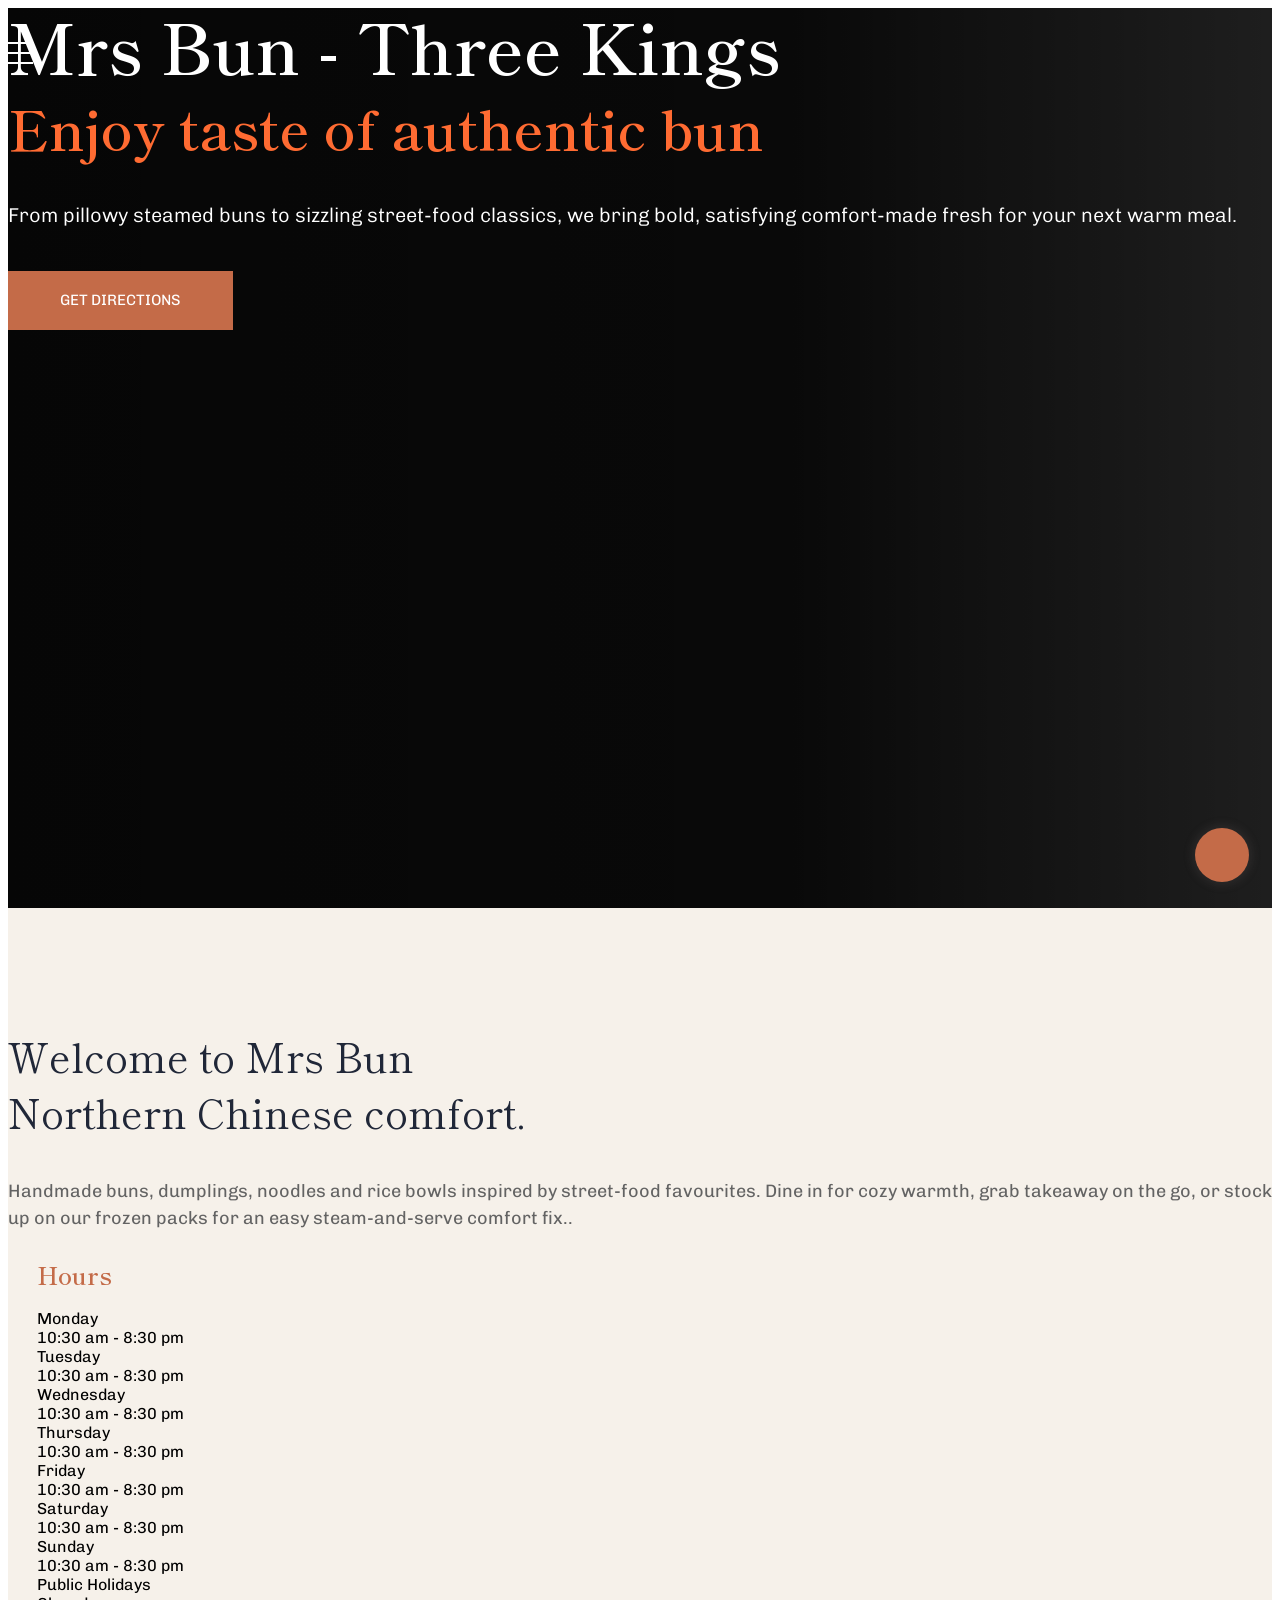
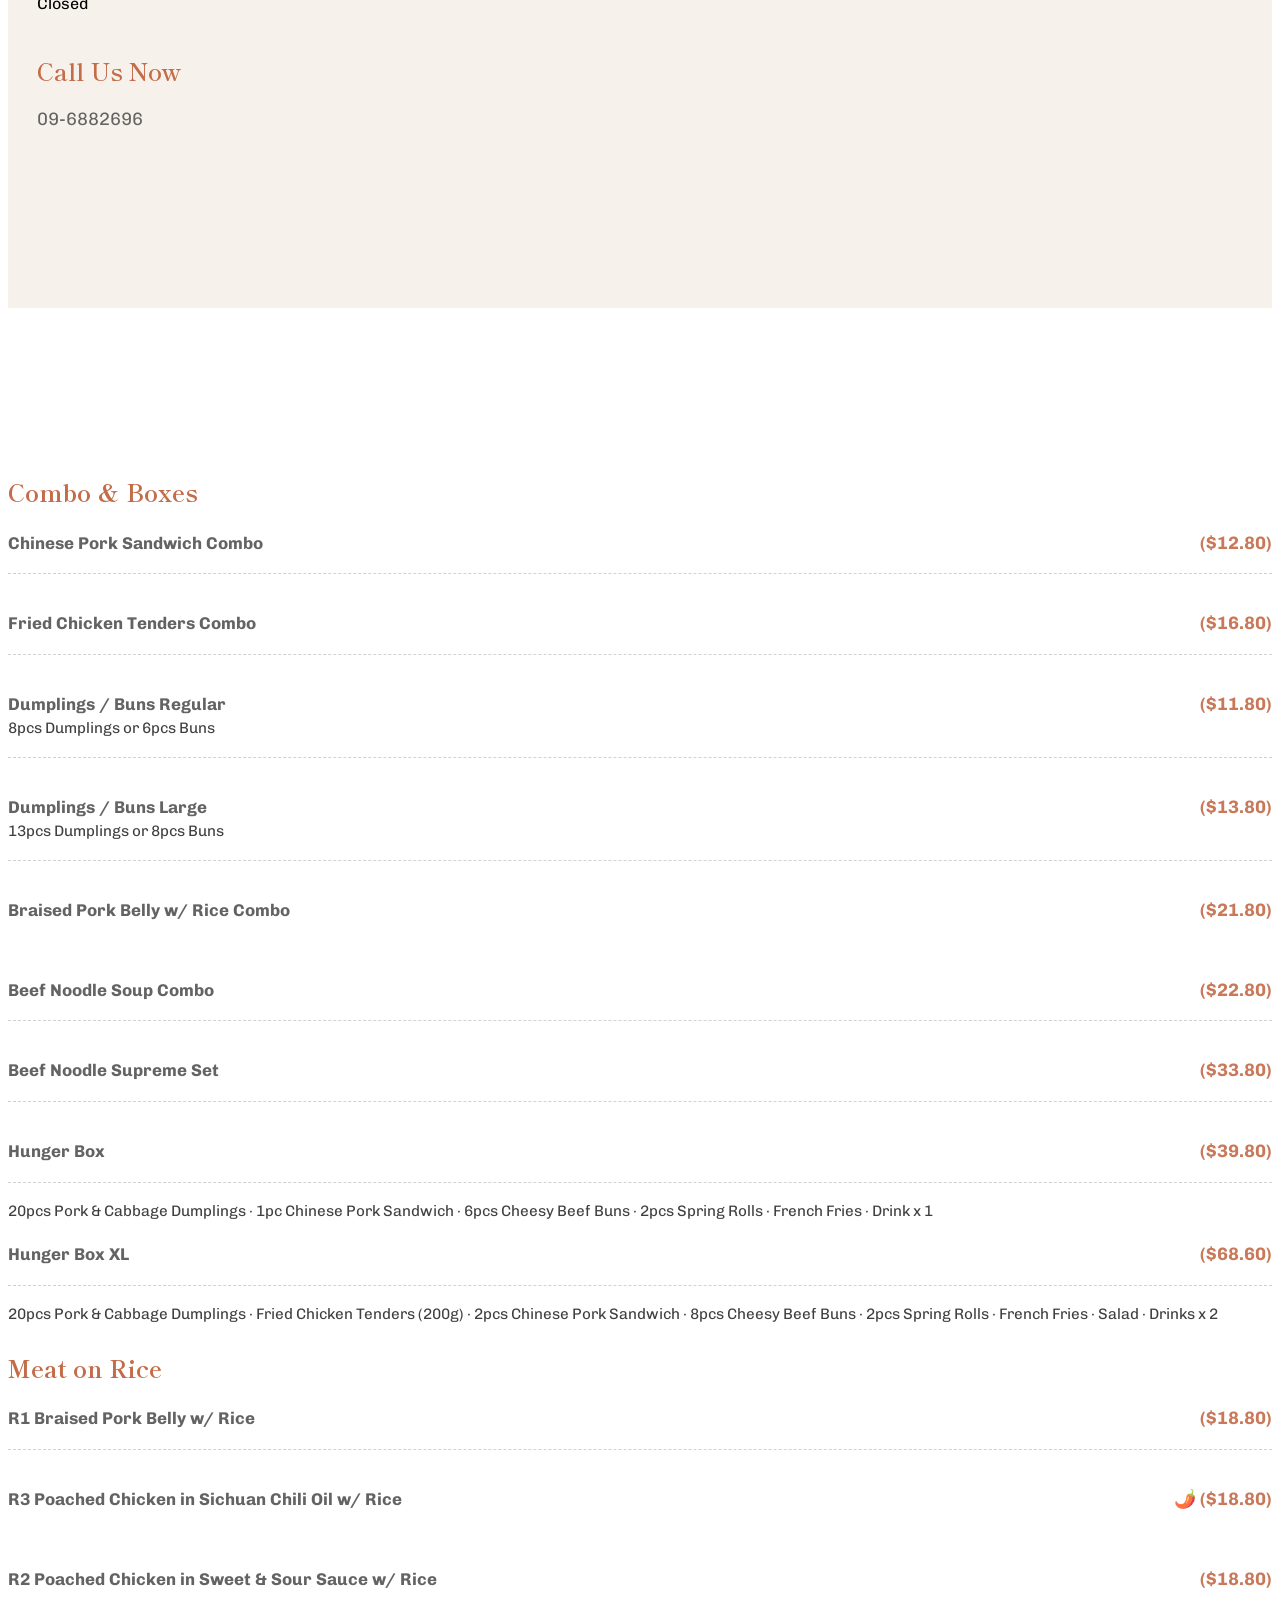
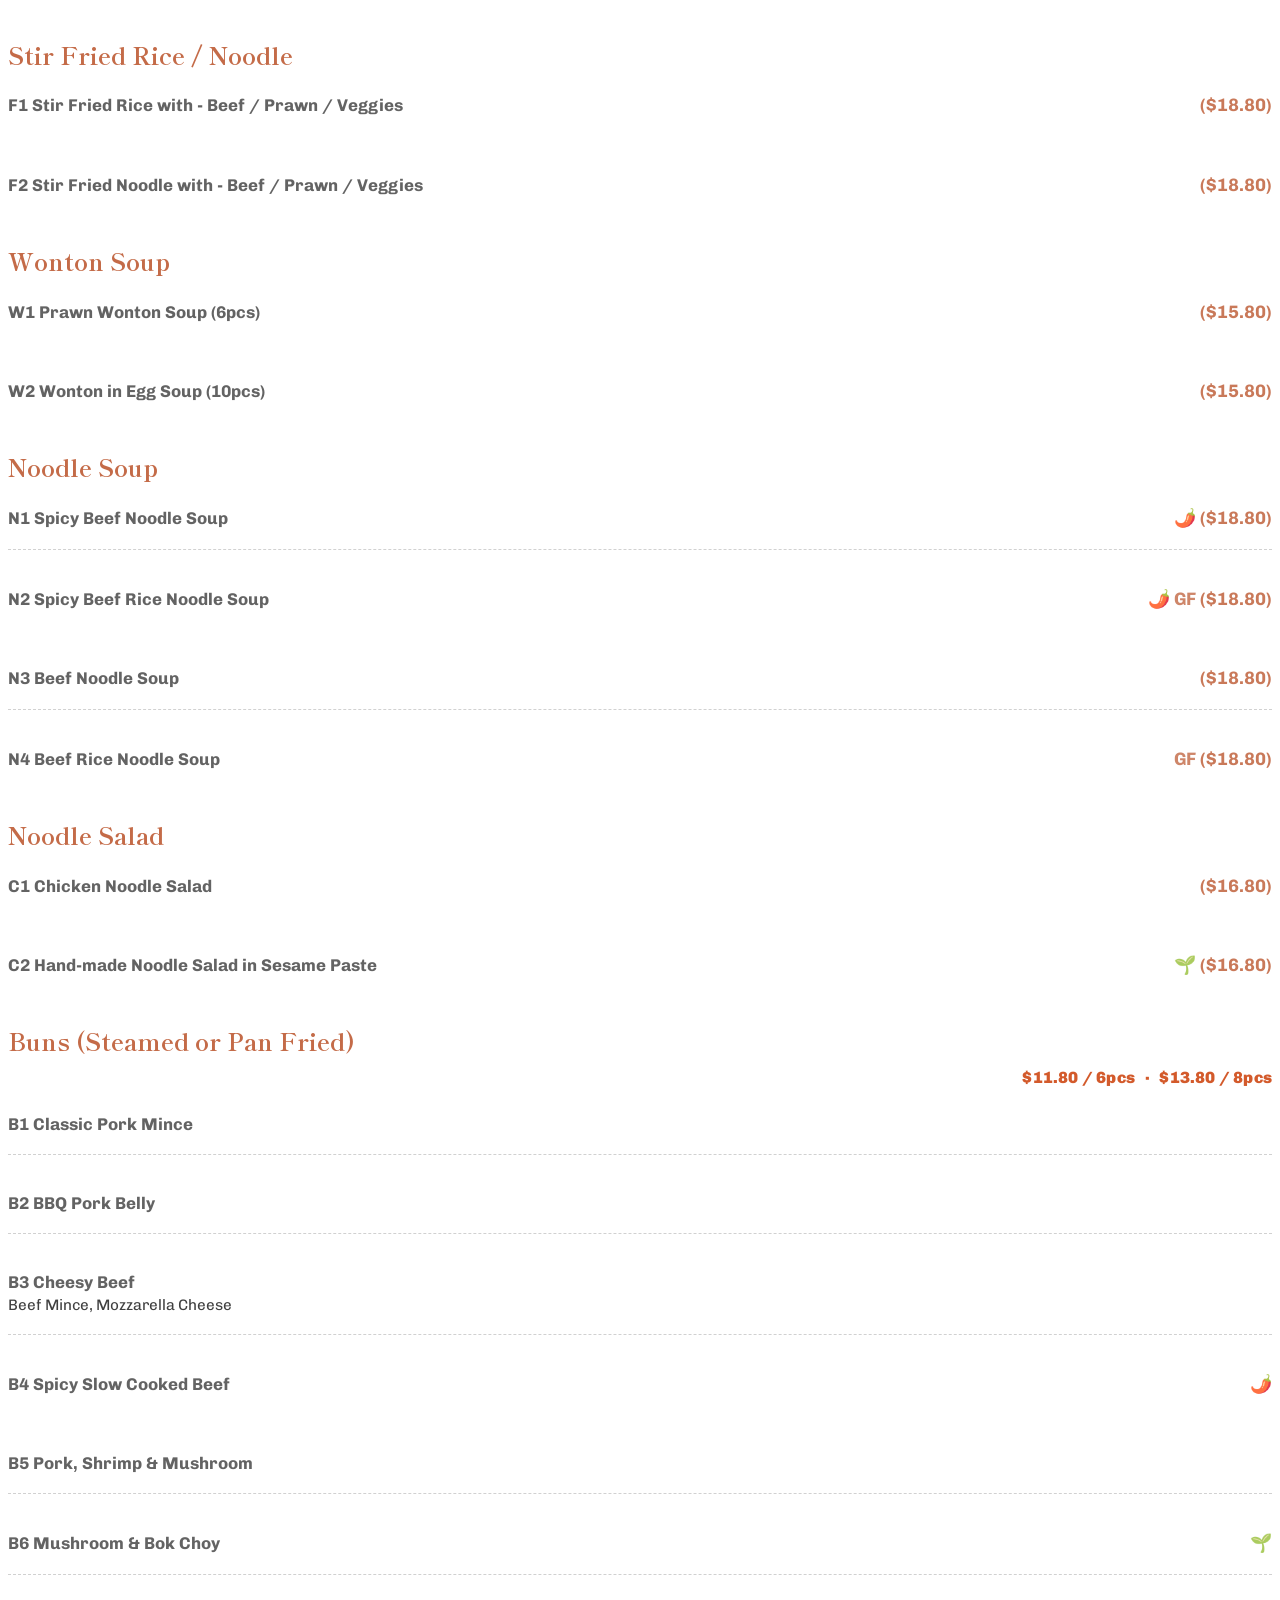
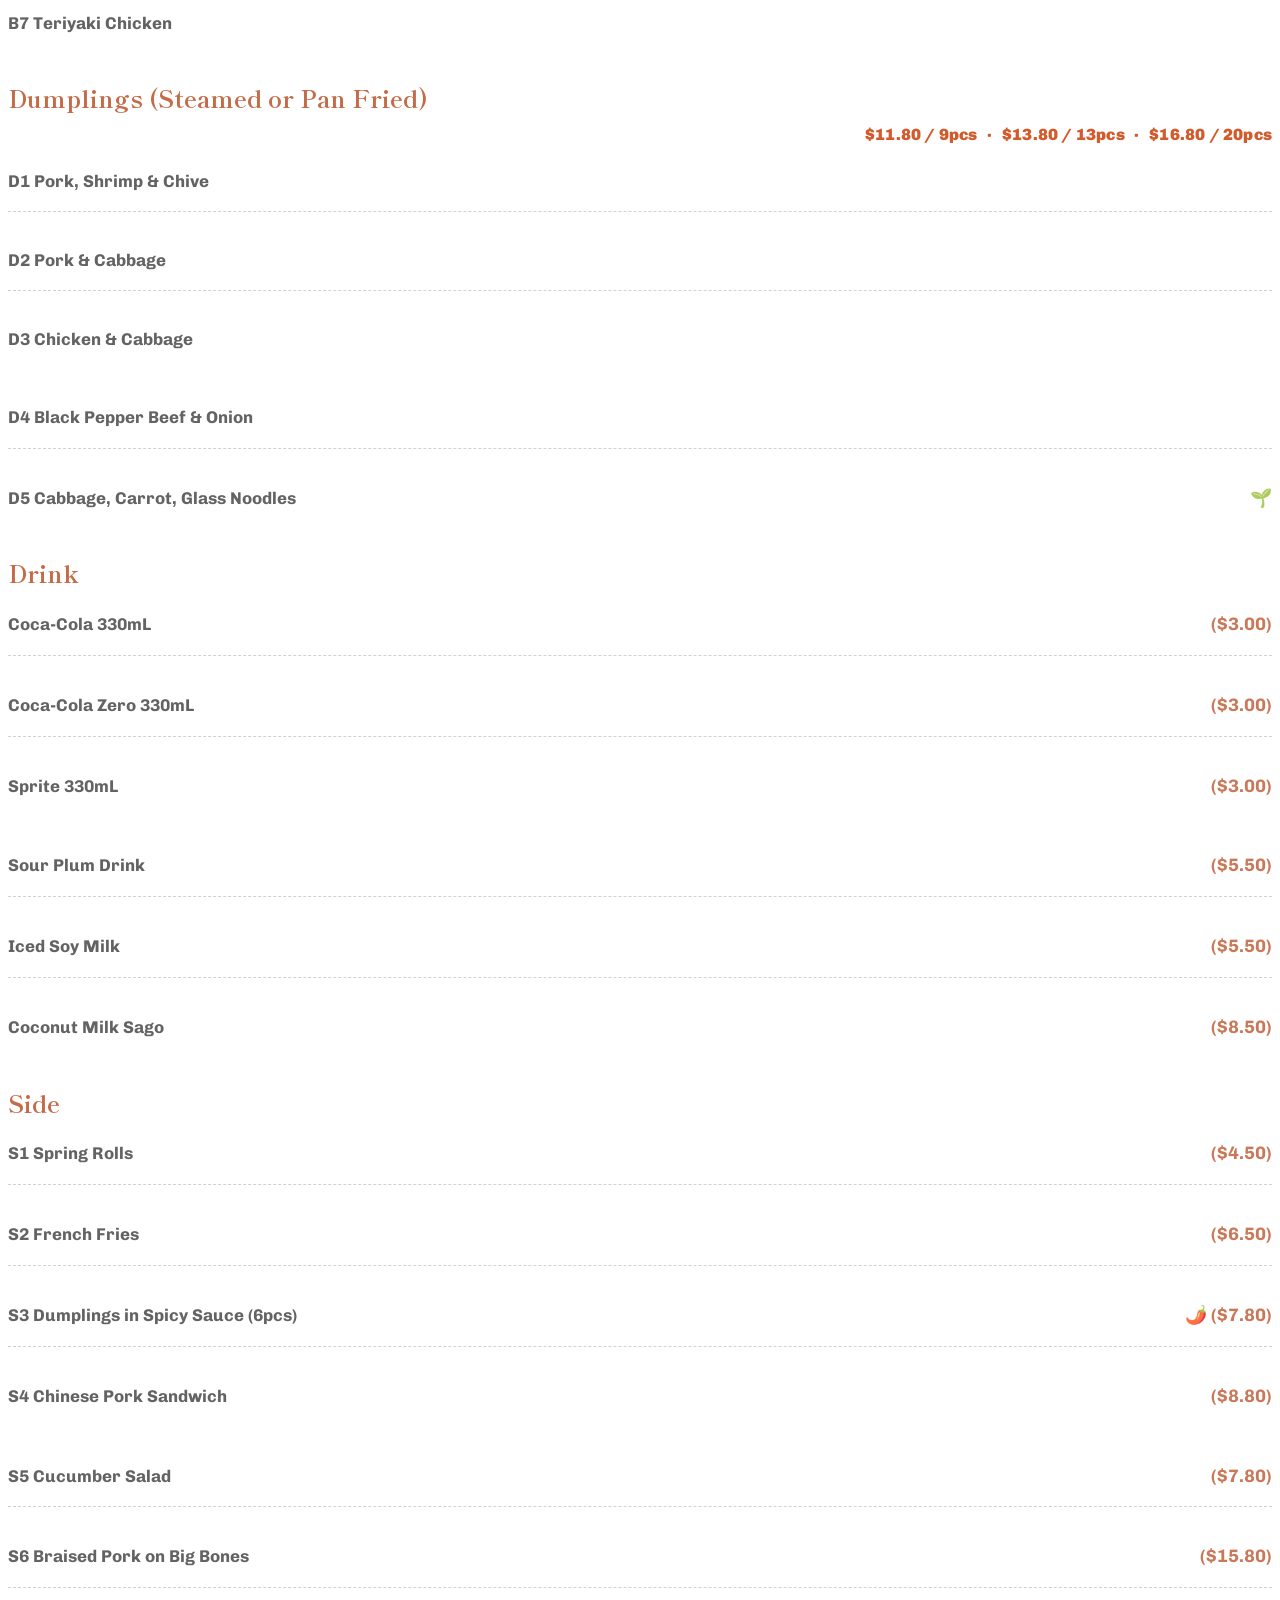
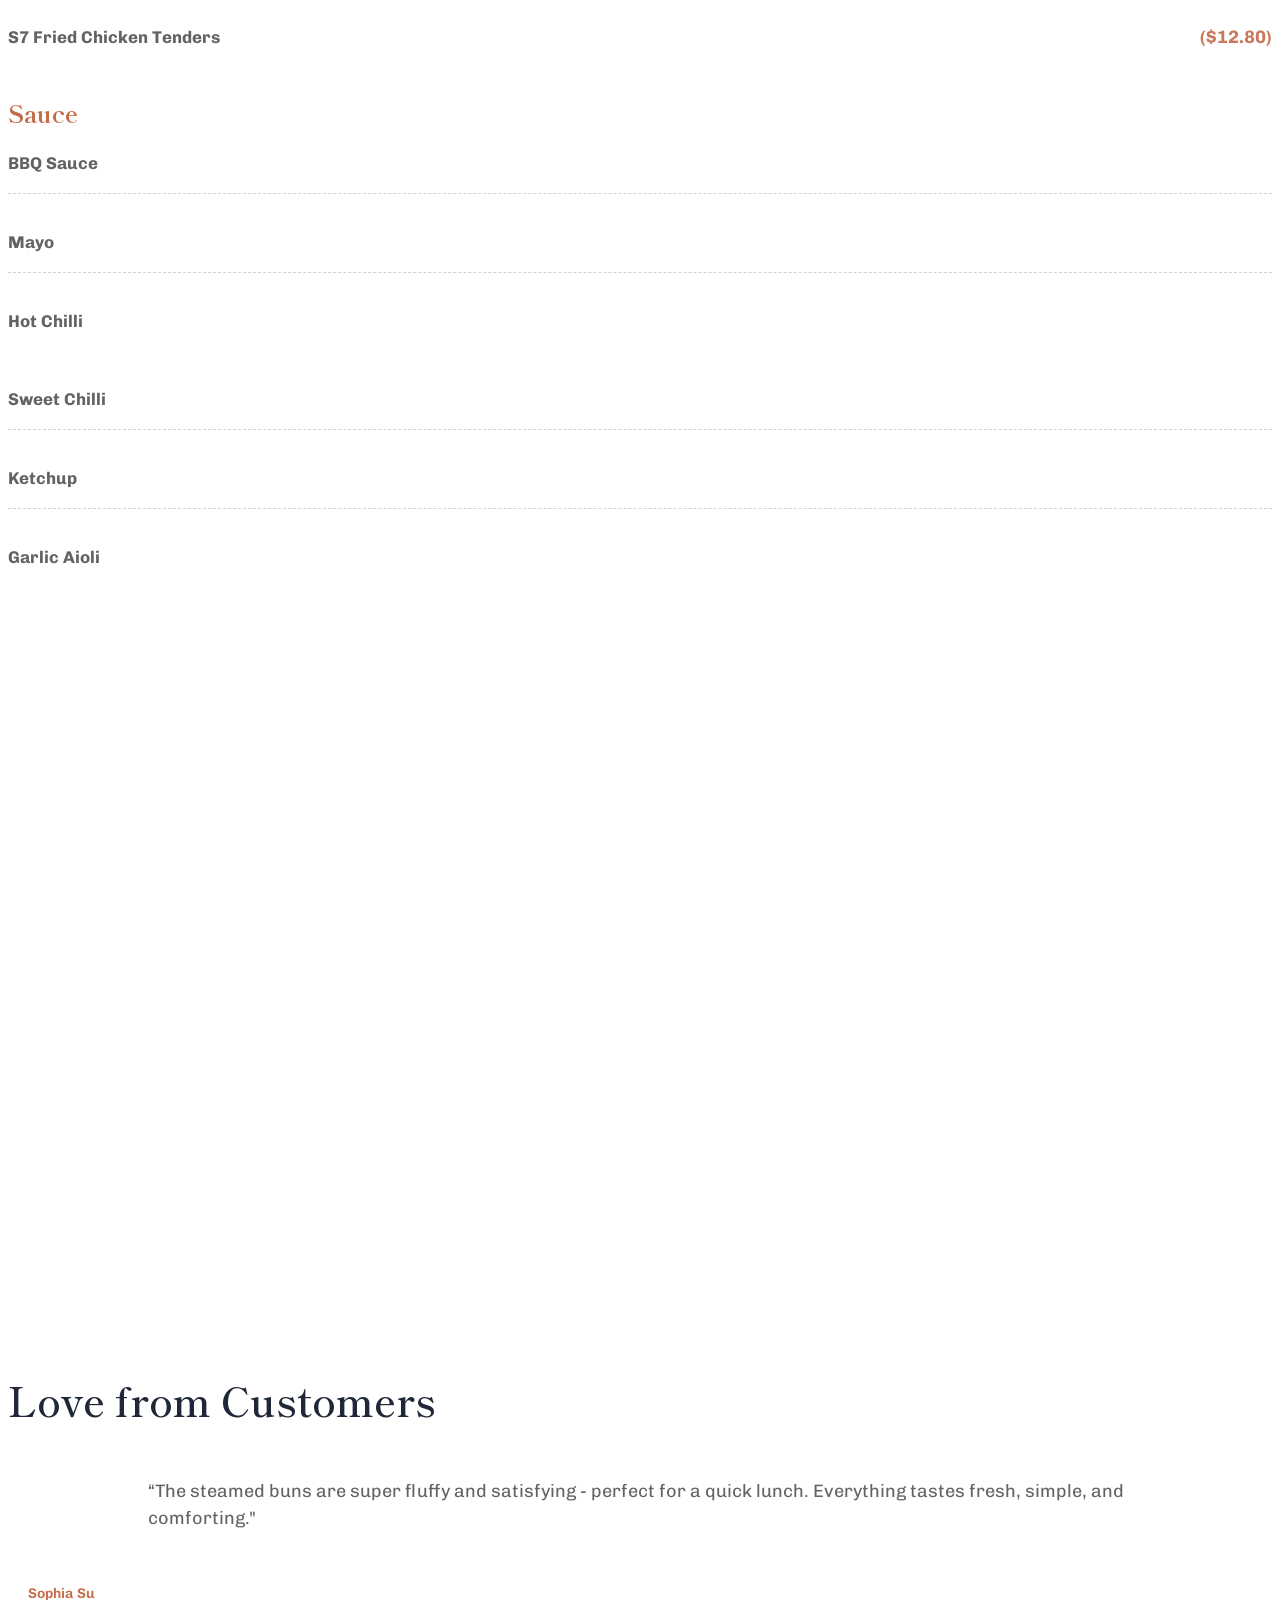
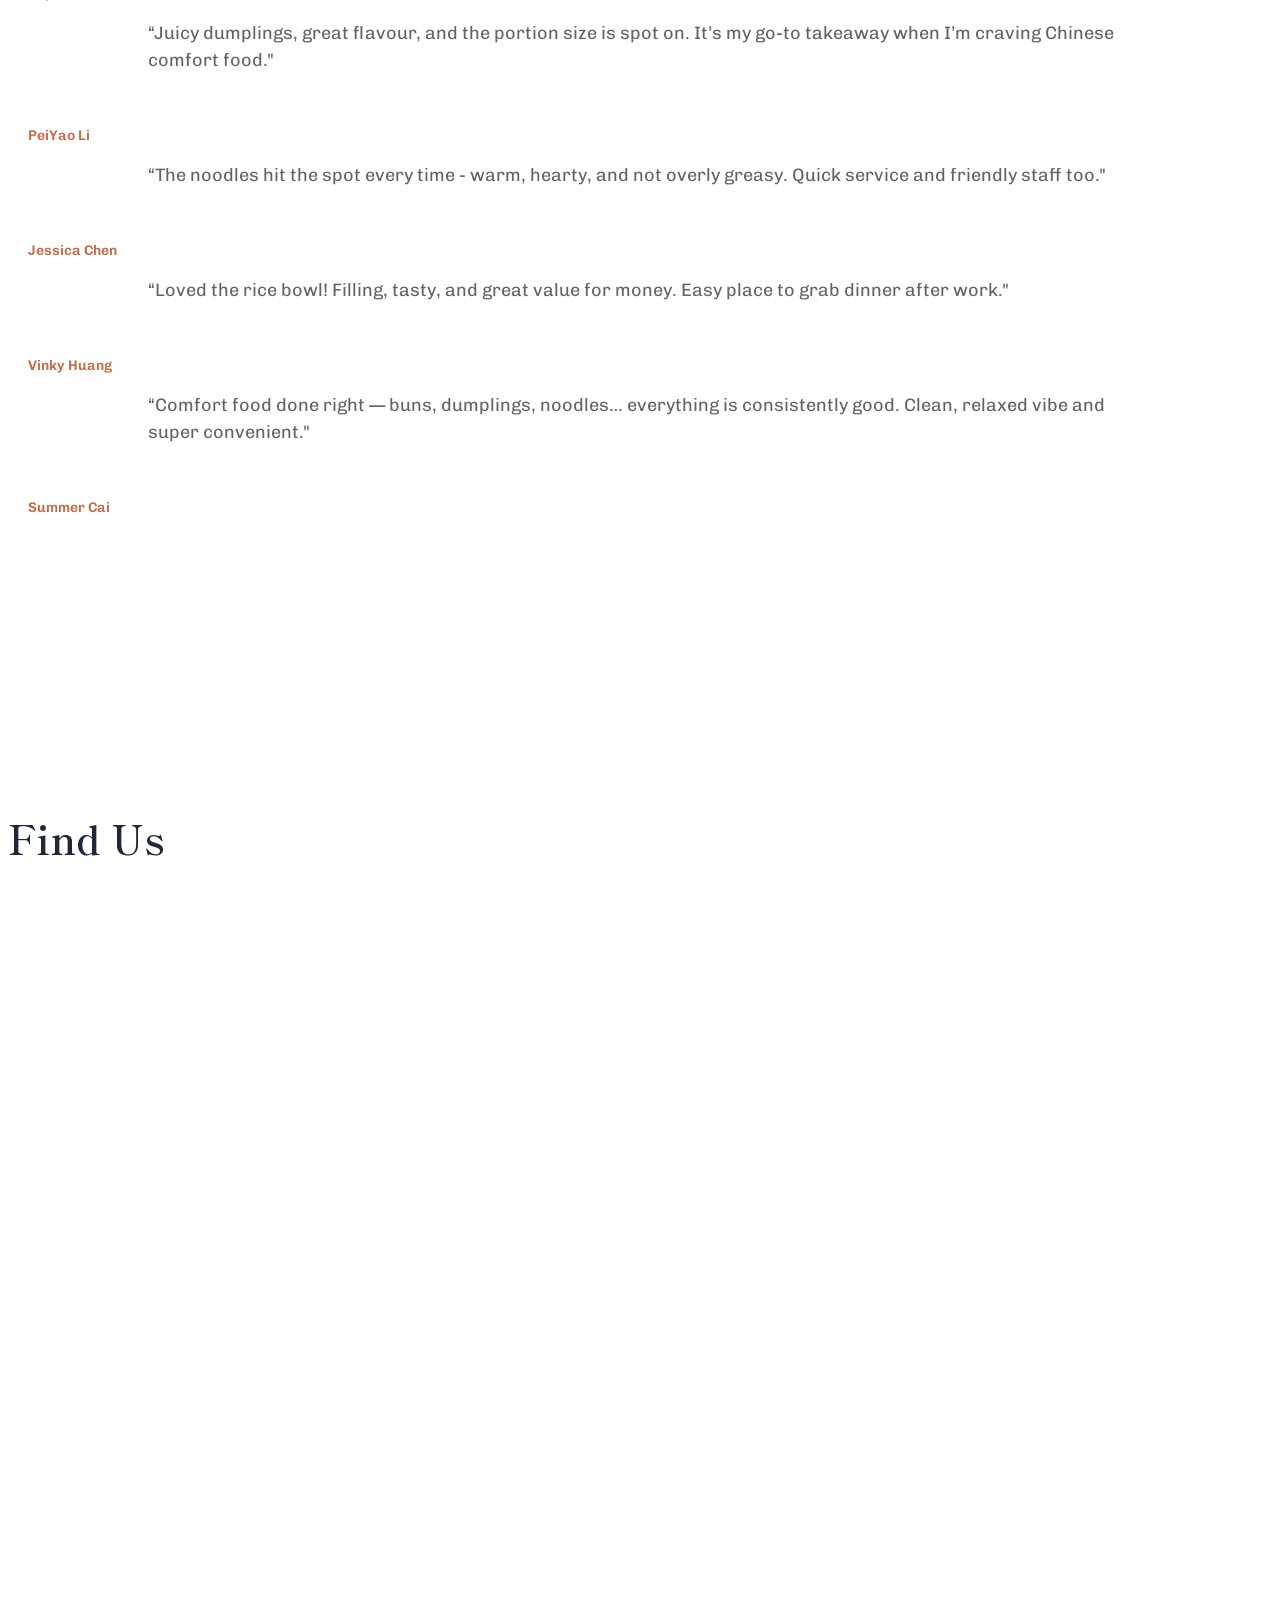
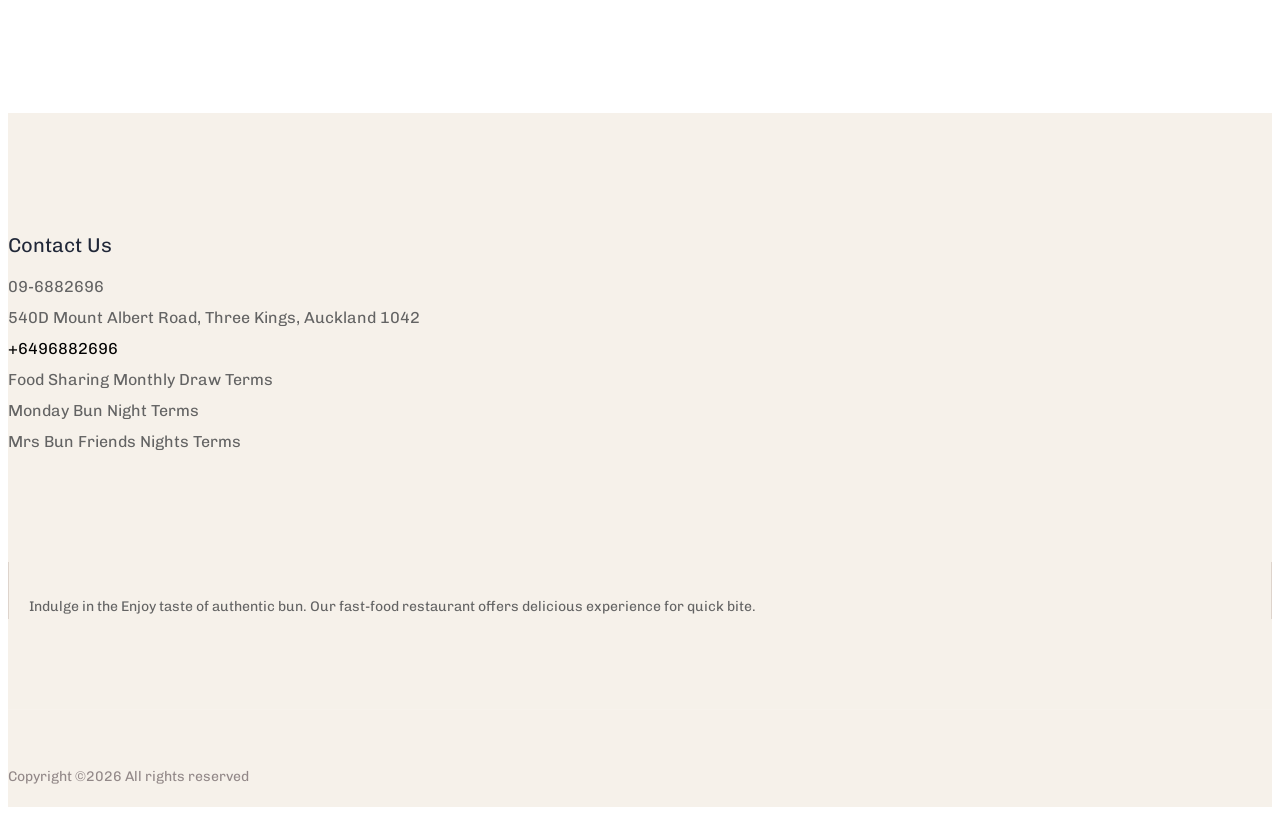
==== commit 15697362: "Update daily opening hours to 10:30 am - 8:30 pm" ====
--- a/src/index.html
+++ b/src/index.html
@@ -150,7 +150,7 @@
                                                     Monday
                                                 </div>
                                                 <div class="col-6">
-                                                    10 am – 8:00 pm
+                                                    10:30 am - 8:30 pm
                                                 </div>
                                             </div>
                                             <div class="row">
@@ -158,7 +158,7 @@
                                                     Tuesday
                                                 </div>
                                                 <div class="col-6">
-                                                    10 am – 8:00 pm
+                                                    10:30 am - 8:30 pm
                                                 </div>
                                             </div>
                                             <div class="row">
@@ -166,7 +166,7 @@
                                                     Wednesday
                                                 </div>
                                                 <div class="col-6">
-                                                    10 am – 8:00 pm
+                                                    10:30 am - 8:30 pm
                                                 </div>
                                             </div>
                                             <div class="row">
@@ -174,7 +174,7 @@
                                                     Thursday
                                                 </div>
                                                 <div class="col-6">
-                                                    10 am – 8:00 pm
+                                                    10:30 am - 8:30 pm
                                                 </div>
                                             </div>
                                             <div class="row">
@@ -182,7 +182,7 @@
                                                     Friday
                                                 </div>
                                                 <div class="col-6">
-                                                    10 am – 8:00 pm
+                                                    10:30 am - 8:30 pm
                                                 </div>
                                             </div>
                                             <div class="row">
@@ -190,7 +190,7 @@
                                                     Saturday
                                                 </div>
                                                 <div class="col-6">
-                                                    10 am – 8:00 pm
+                                                    10:30 am - 8:30 pm
                                                 </div>
                                             </div>
                                             <div class="row">
@@ -198,7 +198,7 @@
                                                     Sunday
                                                 </div>
                                                 <div class="col-6">
-                                                    10 am – 8:00 pm
+                                                    10:30 am - 8:30 pm
                                                 </div>
                                             </div>
 
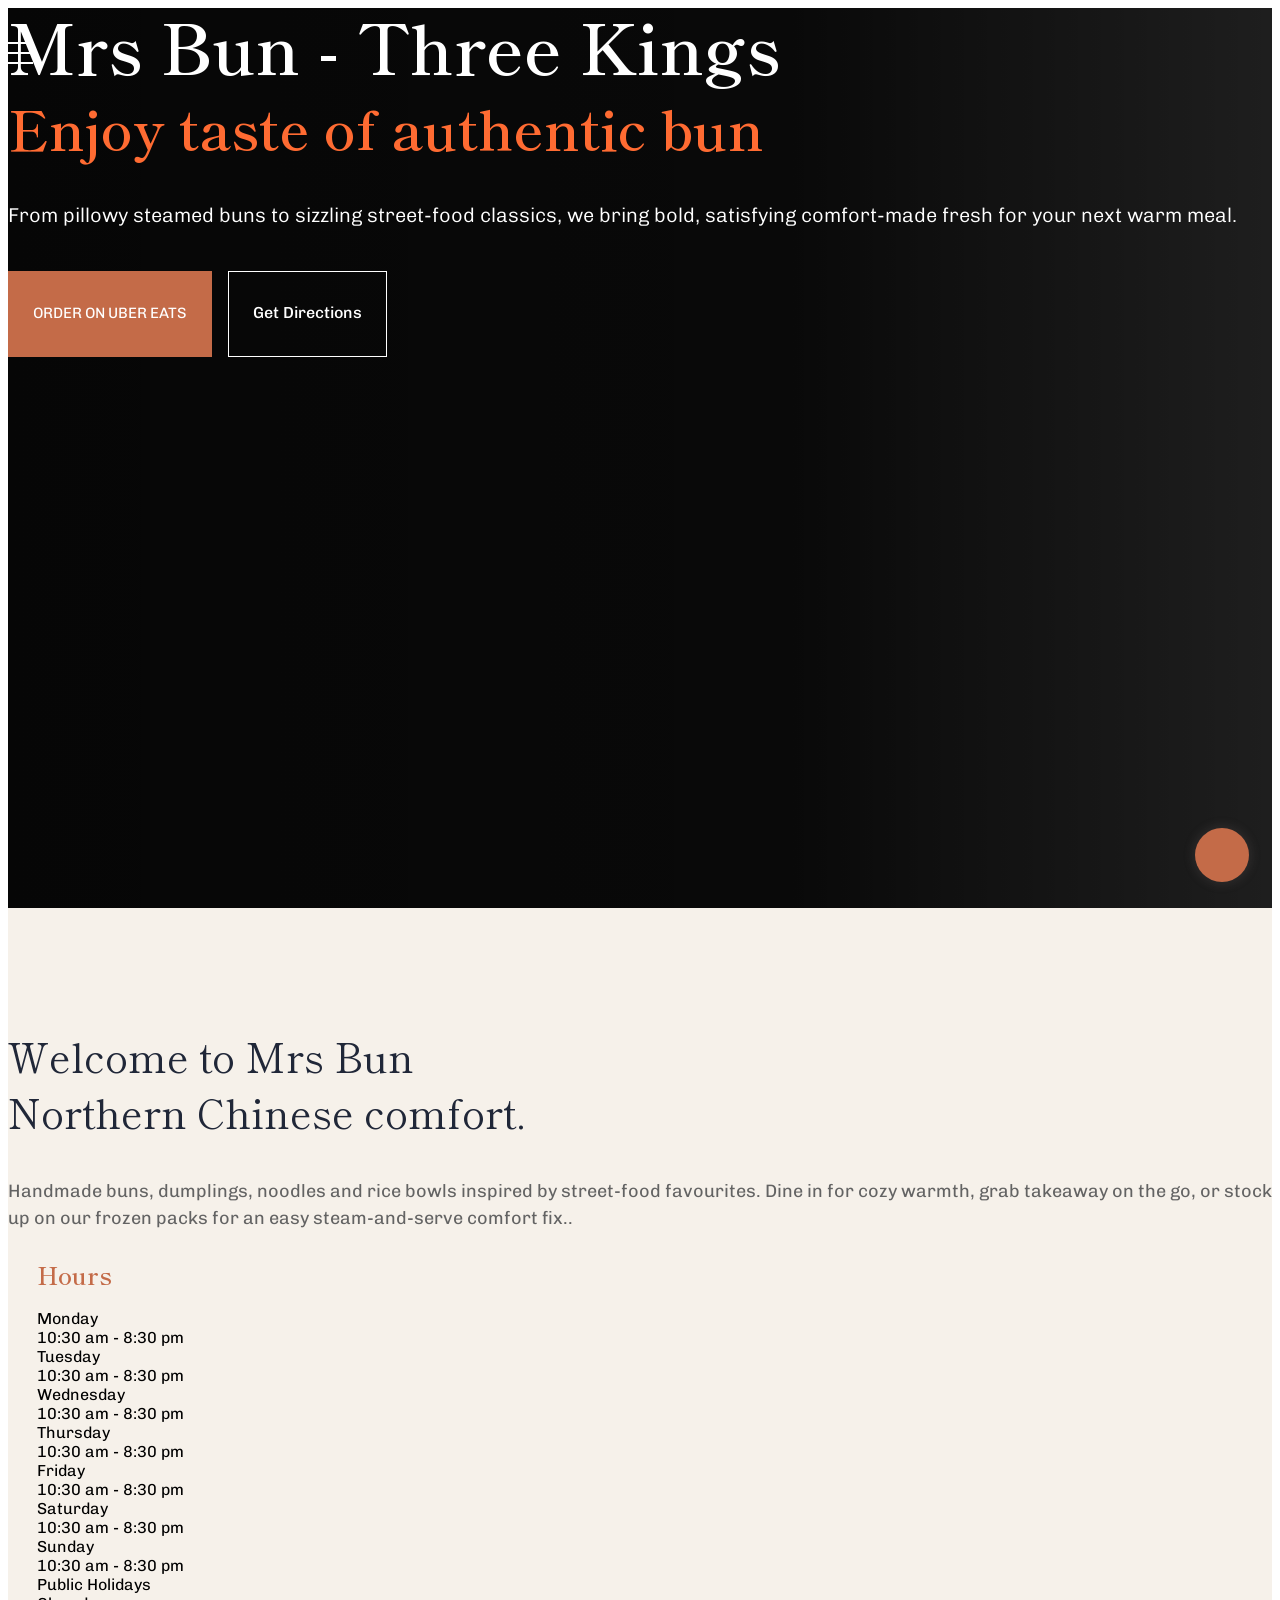
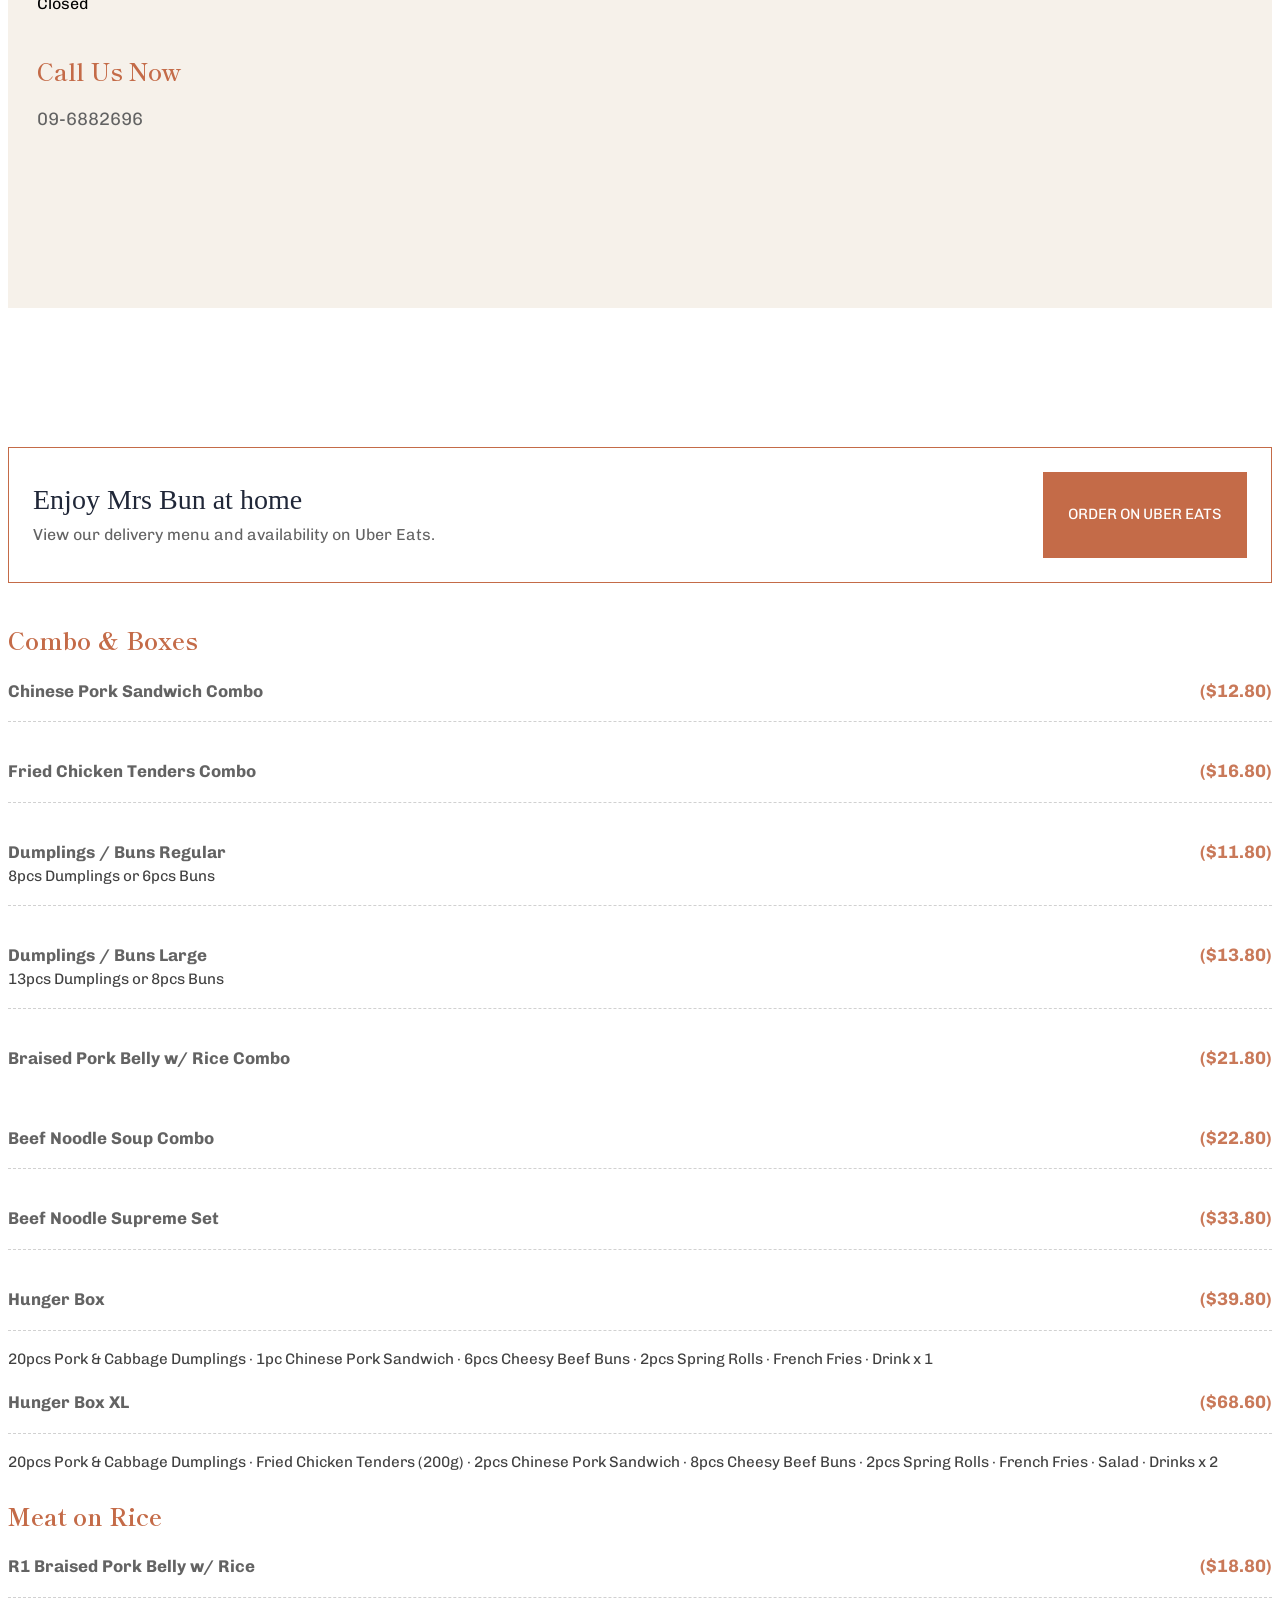
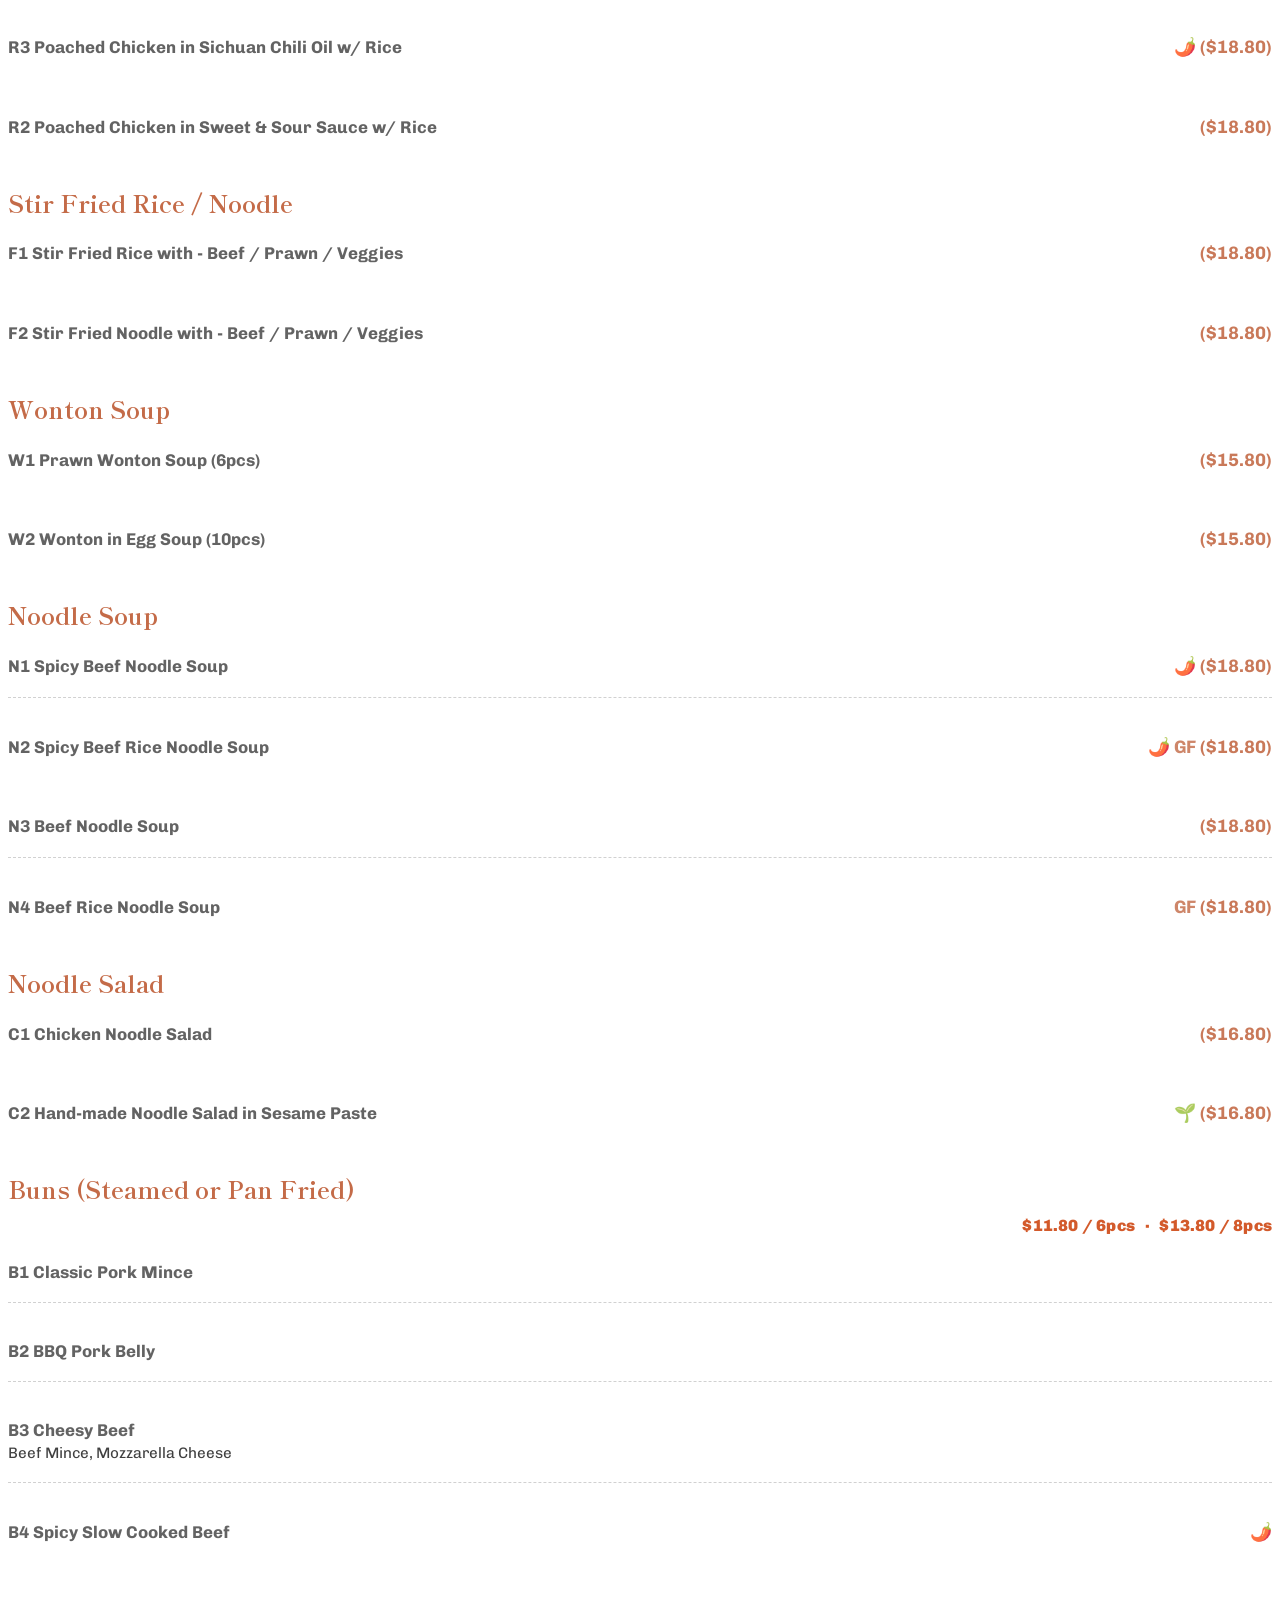
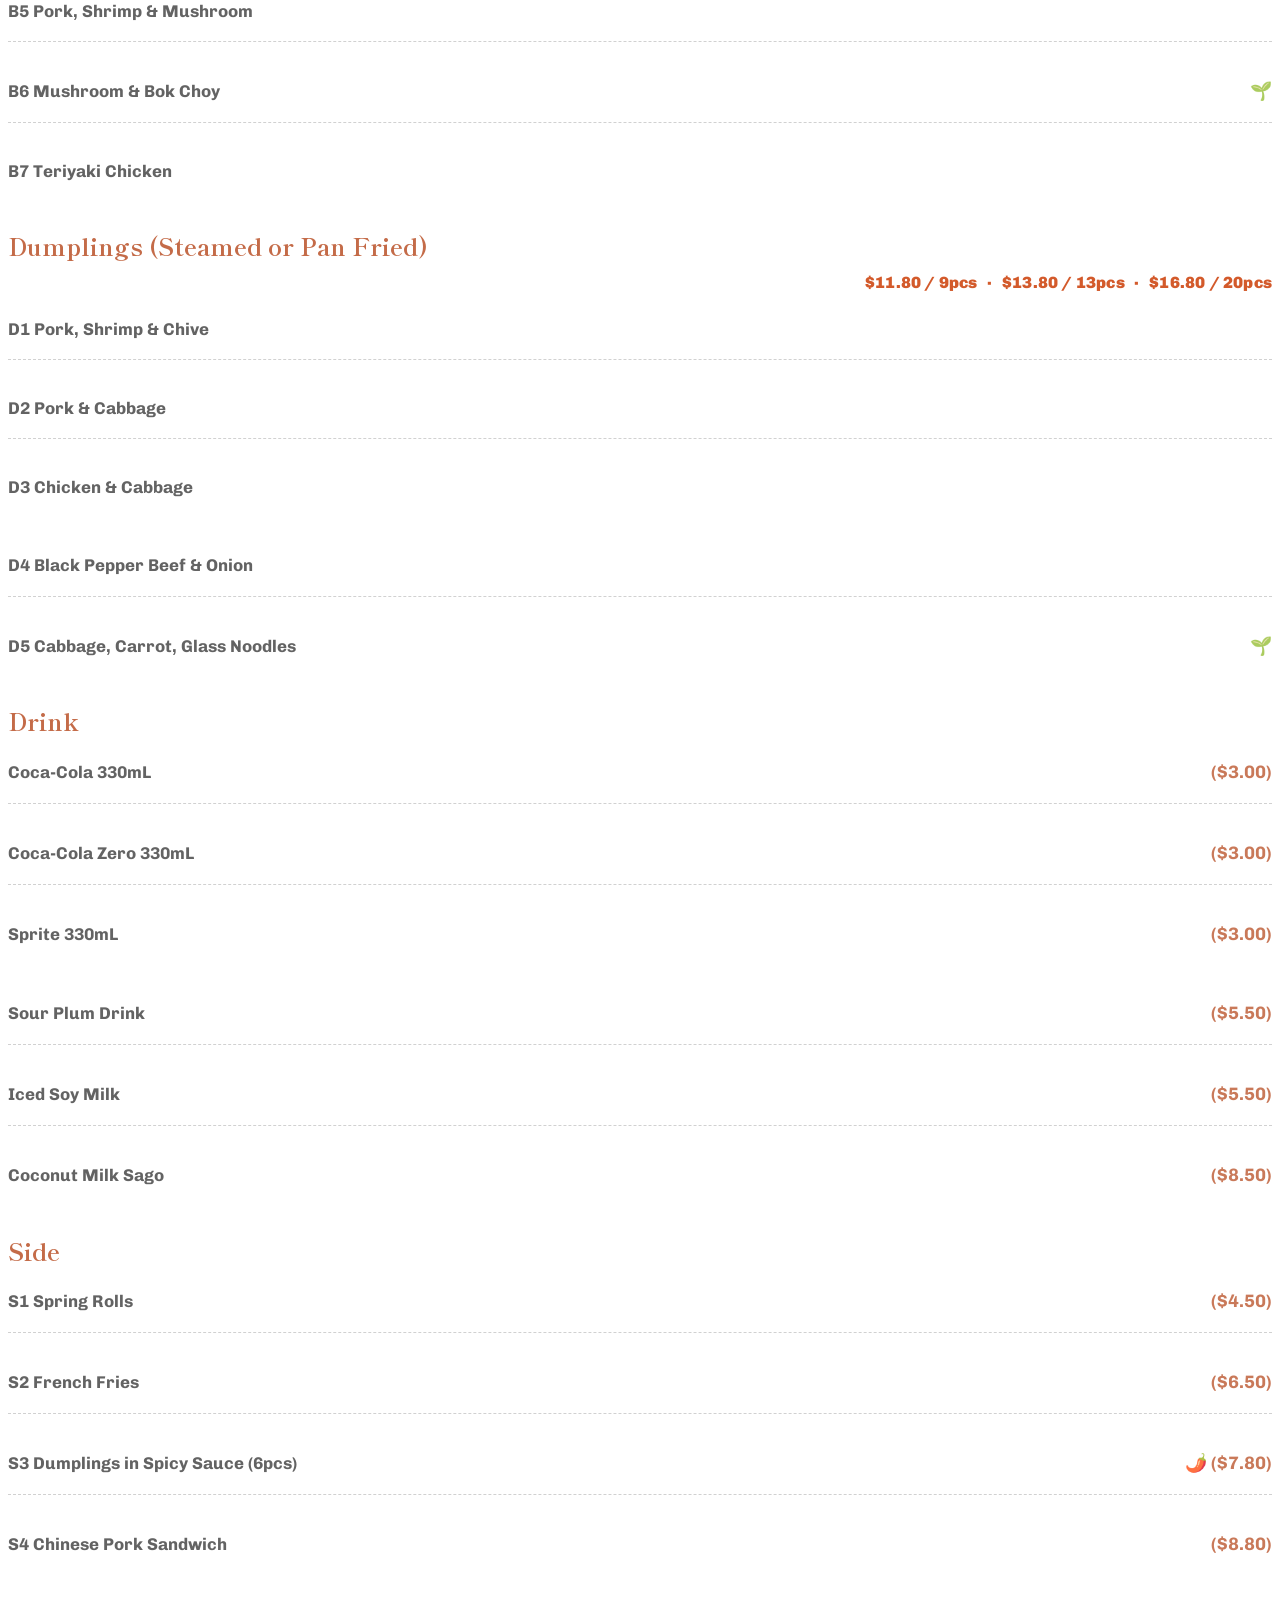
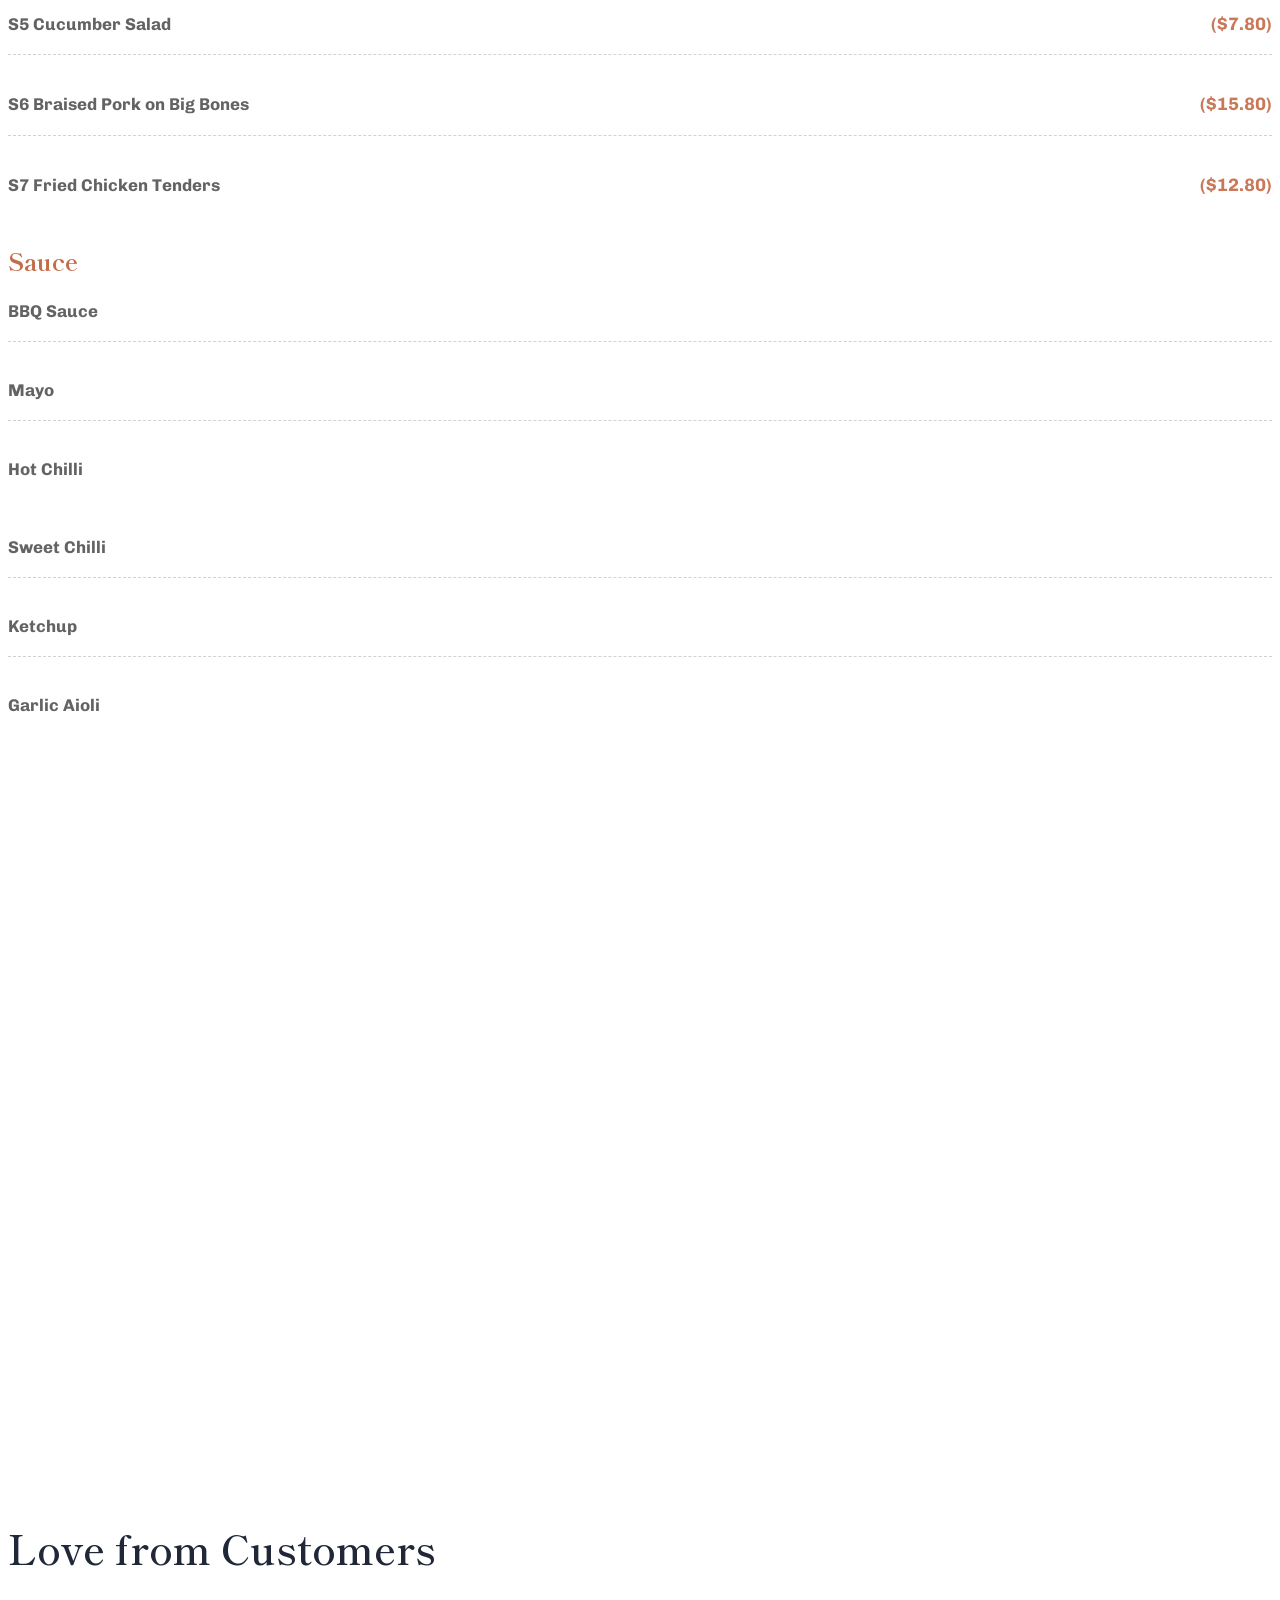
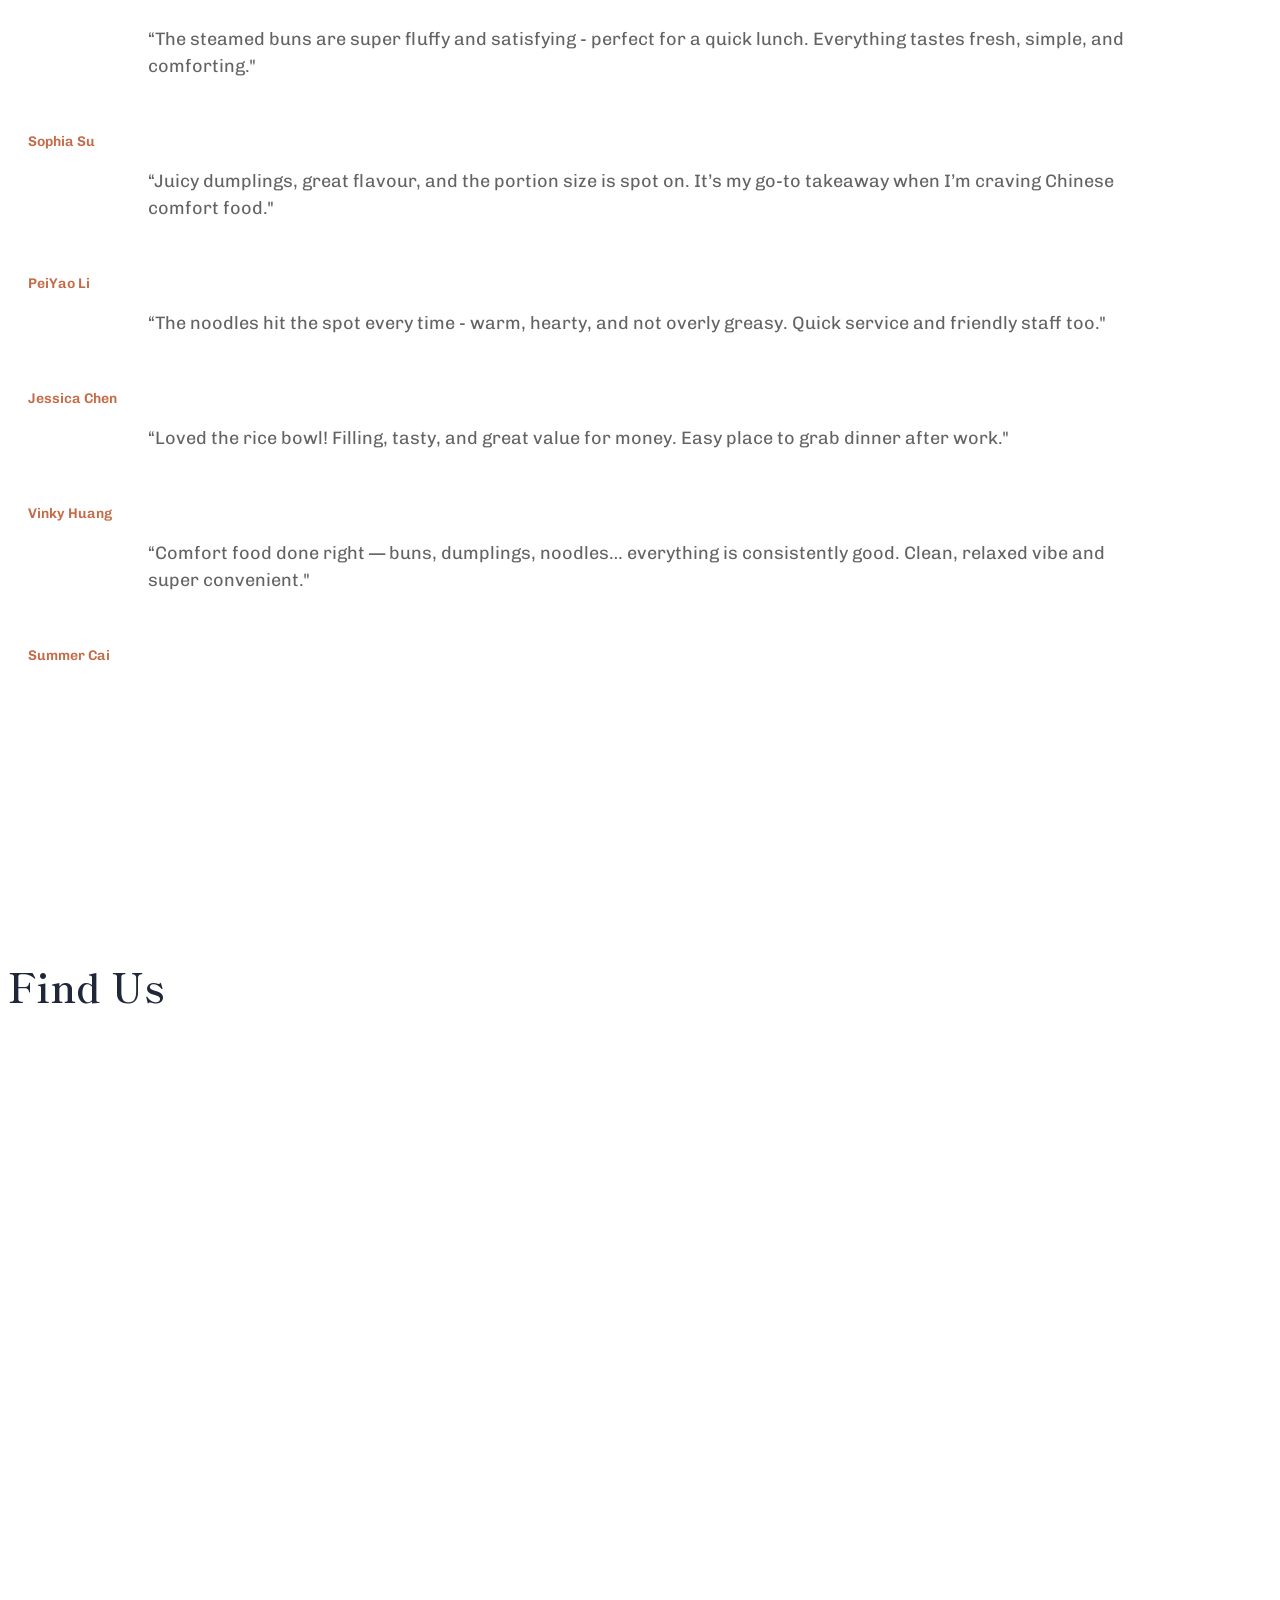
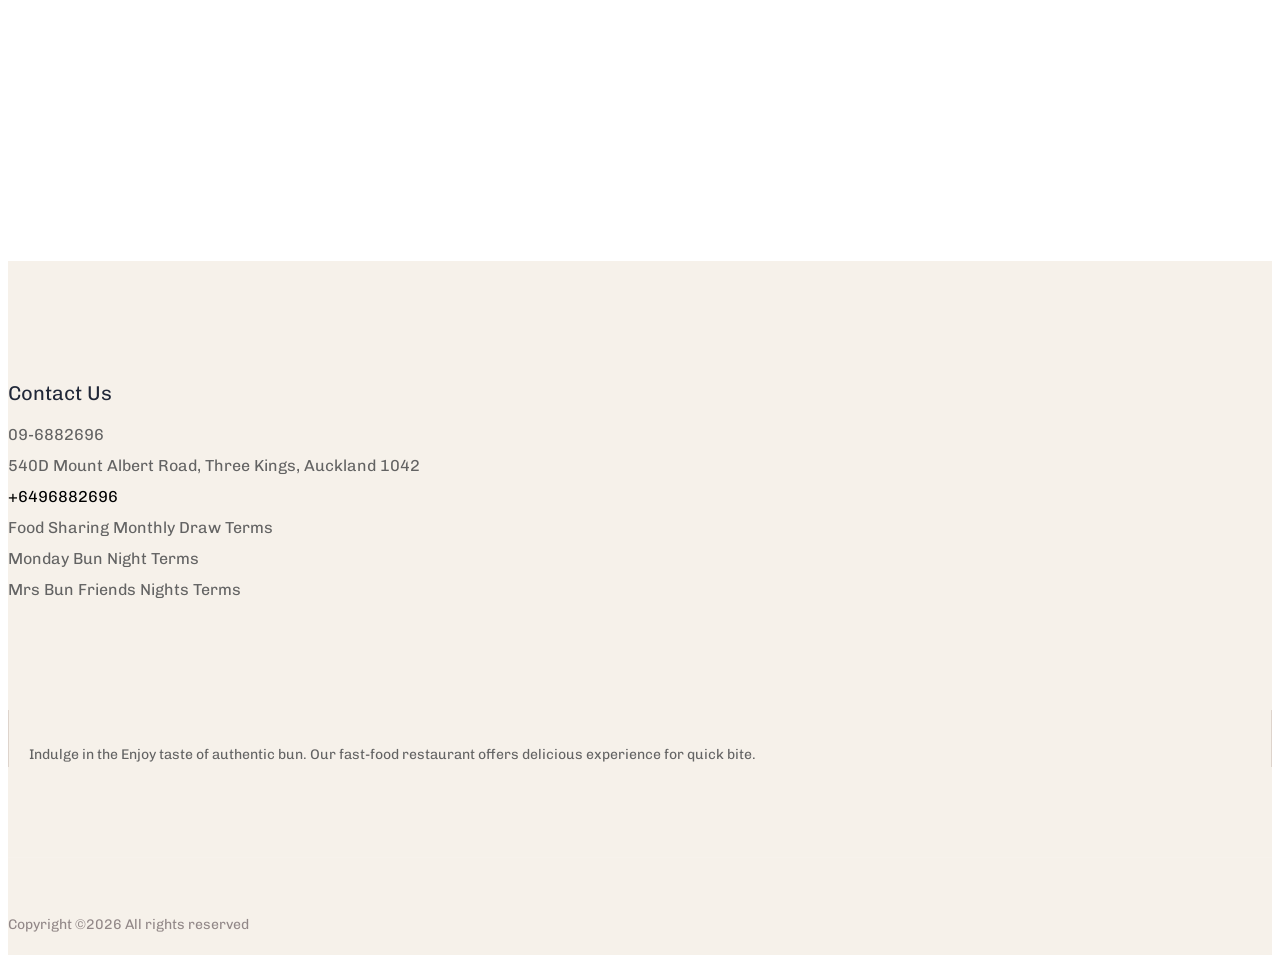
==== commit 9a3aab99: "Add Uber Eats ordering links and outbound click tracking" ====
--- a/src/index.html
+++ b/src/index.html
@@ -20,6 +20,7 @@
     <link rel="stylesheet" href="assets/css/slick.css">
     <link rel="stylesheet" href="assets/css/nice-select.css">
     <link rel="stylesheet" href="assets/css/style.css">
+    <link rel="stylesheet" href="assets/css/ordering.css">
     <!--$ gtag.html $-->
     <style>
         .gmp {
@@ -71,6 +72,9 @@
                                     </li>
                                     <li class='click-menu'>
                                         <a href='#menu'>Menu</a>
+                                    </li>
+                                    <li>
+                                        <a href="https://www.ubereats.com/nz/store/mrs-bun-%26-dumpling-three-kings/zFcCCMIOXhmMuS0Z6ewzZw" target="_blank" rel="noopener" data-order-location="navigation">Order on Uber Eats</a>
                                     </li>
                                     <li class='click-menu'>
                                         <a href='#contact'>Find us</a>
@@ -113,9 +117,10 @@
                                         Mrs Bun - Three Kings<br><span style="font-size: 80%;">Enjoy taste of authentic bun </span>
                                     </h1>
                                     <p>From pillowy steamed buns to sizzling street-food classics, we bring bold, satisfying comfort-made fresh for your next warm meal.</p>
-                                    <a href="javascript:void(0)" data-ref="map" onclick="gomap()" class="btn_1 hero-btn">
-                                        Get Directions
-                                    </a>
+                                    <div class="hero-actions">
+                                        <a href="https://www.ubereats.com/nz/store/mrs-bun-%26-dumpling-three-kings/zFcCCMIOXhmMuS0Z6ewzZw" target="_blank" rel="noopener" class="btn_1" data-order-location="hero">Order on Uber Eats</a>
+                                        <a href="javascript:void(0)" data-ref="map" onclick="gomap()" class="btn_01">Get Directions</a>
+                                    </div>
                                 </div>
                             </div>
                         </div>
@@ -245,6 +250,13 @@
         </style>
         <section class="our-menu pt-120" id="menu">
             <div class="container">
+                <div class="menu-ordering">
+                    <div>
+                        <h2>Enjoy Mrs Bun at home</h2>
+                        <p>View our delivery menu and availability on Uber Eats.</p>
+                    </div>
+                    <a href="https://www.ubereats.com/nz/store/mrs-bun-%26-dumpling-three-kings/zFcCCMIOXhmMuS0Z6ewzZw" target="_blank" rel="noopener" class="btn_1" data-order-location="menu">Order on Uber Eats</a>
+                </div>
                 <div class="row justify-content-between">
                     <div class="small-tittle"><h4>Combo &amp; Boxes</h4></div>
                     <div class="col-md-6 col-sm-12">
@@ -1011,6 +1023,7 @@
         }
     </script>
     <script src="./assets/js/main.js"></script>
+    <script src="./assets/js/ordering.js"></script>
 
     <!-- Google tag (gtag.js) -->
     <script src="https://www.google.com/recaptcha/api.js?render=6Lew814sAAAAALlBuMhR0iWXuTDZmmy0BPYqNNQj"></script>
--- a/src/assets/css/ordering.css
+++ b/src/assets/css/ordering.css
@@ -0,0 +1,61 @@
+.hero-actions,
+.menu-ordering {
+    display: flex;
+    align-items: center;
+    flex-wrap: wrap;
+    gap: 16px;
+}
+
+.hero-actions a,
+.menu-ordering .btn_1 {
+    display: inline-flex;
+    align-items: center;
+    justify-content: center;
+    min-height: 52px;
+    padding: 16px 24px;
+    line-height: 1.3;
+    text-align: center;
+}
+
+.hero-actions .btn_01 {
+    border-color: #fff;
+}
+
+.hero-actions a:focus-visible,
+.menu-ordering a:focus-visible {
+    outline: 3px solid currentColor;
+    outline-offset: 4px;
+}
+
+.menu-ordering {
+    justify-content: space-between;
+    padding: 24px;
+    margin-bottom: 40px;
+    border: 1px solid #c46b48;
+}
+
+.menu-ordering h2 {
+    margin-bottom: 8px;
+    font-size: 28px;
+}
+
+.menu-ordering p {
+    margin: 0;
+}
+
+@media (max-width: 575px) {
+    .hero-actions a,
+    .menu-ordering .btn_1 {
+        width: 100%;
+    }
+
+    .menu-ordering {
+        padding: 20px;
+    }
+
+    .slider-area .slider-height {
+        height: auto;
+        min-height: 600px;
+        padding: 80px 0 48px;
+    }
+}
